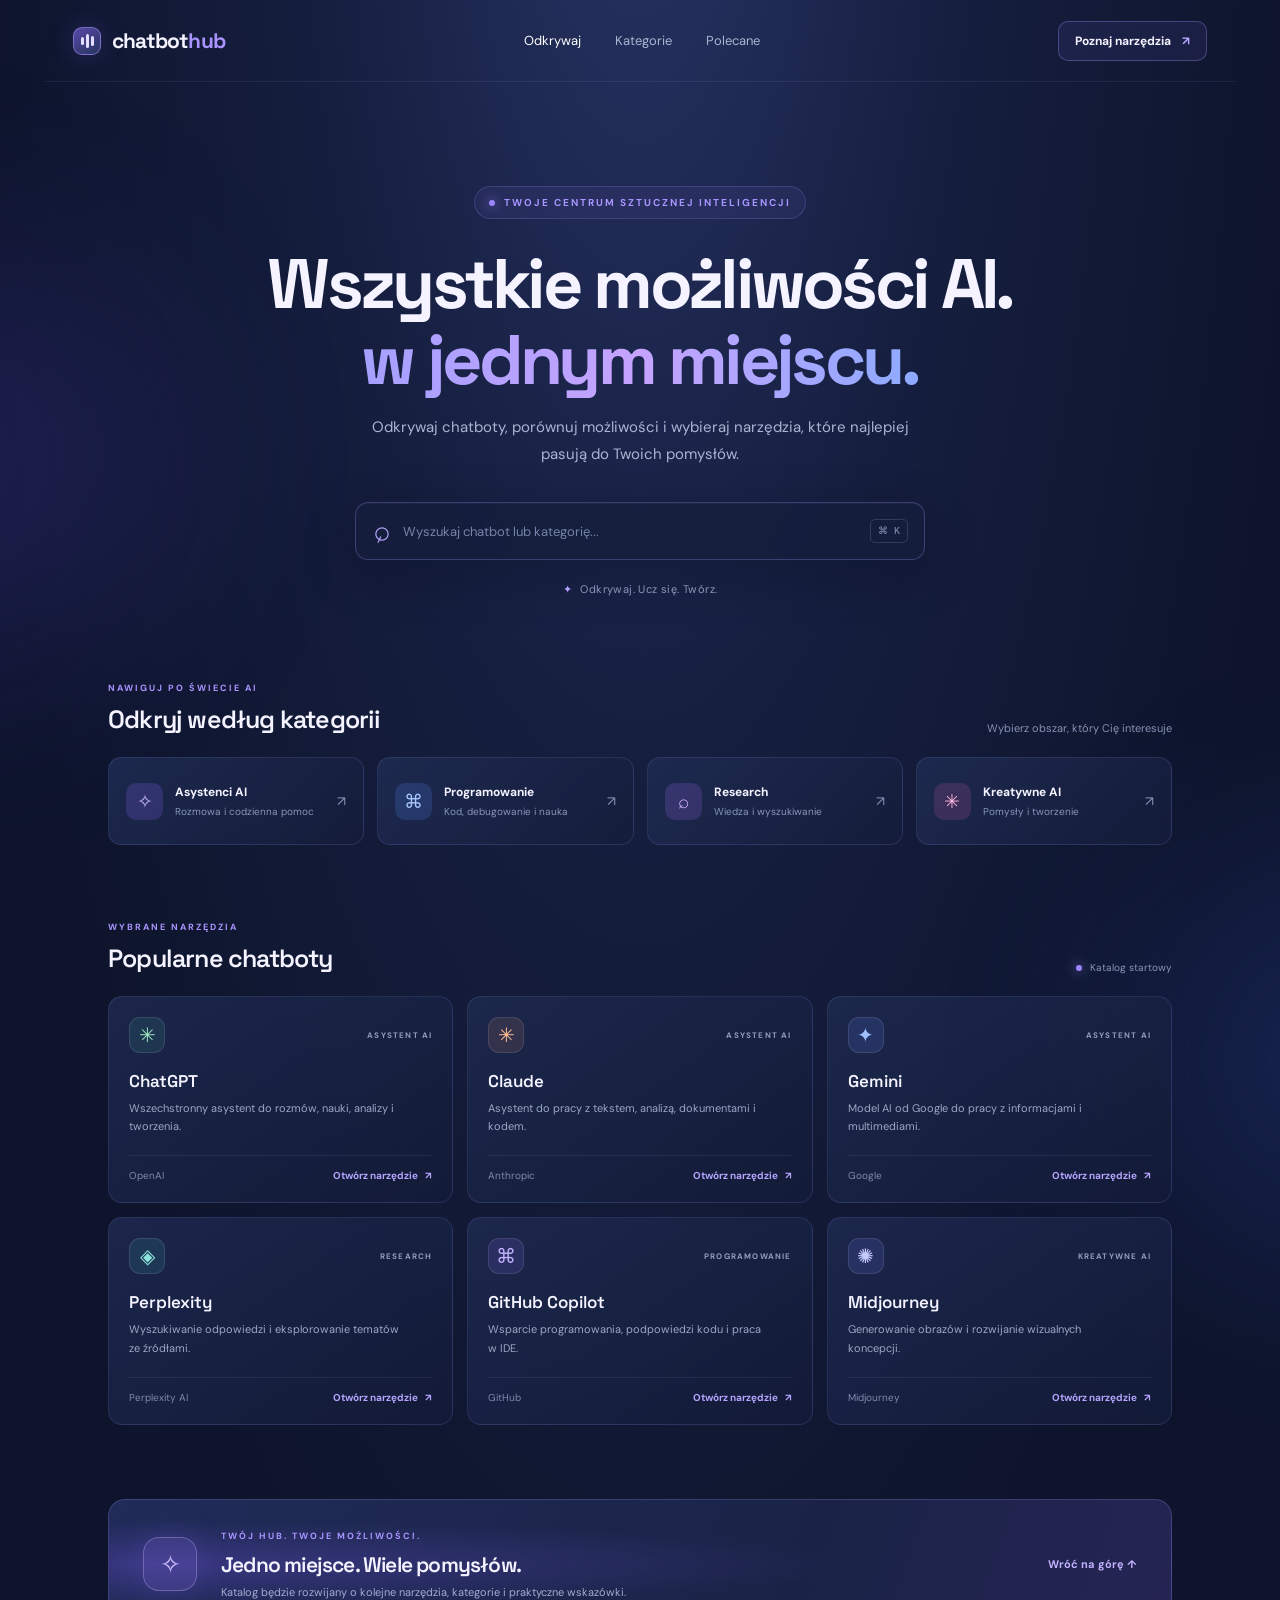
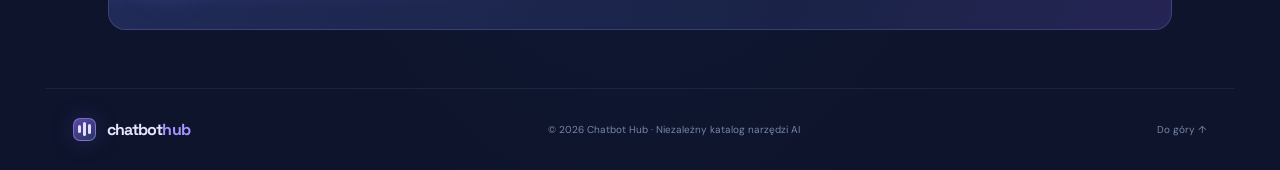
==== index.html @ 69b6df60 "files: index.html and styles.css added files like index.html and styles.css to share them i a link" ====
<!doctype html>
<html lang="pl">
<head>
  <meta charset="utf-8">
  <meta name="viewport" content="width=device-width, initial-scale=1">
  <meta name="theme-color" content="#10172f">
  <meta name="description" content="Chatbot Hub — odkrywaj i porównuj narzędzia AI w jednym miejscu.">
  <title>Chatbot Hub — Twoje centrum AI</title>
  <link rel="preconnect" href="https://fonts.googleapis.com">
  <link rel="preconnect" href="https://fonts.gstatic.com" crossorigin>
  <link href="https://fonts.googleapis.com/css2?family=DM+Sans:wght@400;500;600;700&family=Space+Grotesk:wght@500;600;700&display=swap" rel="stylesheet">
  <link rel="stylesheet" href="styles.css">
</head>
<body>
  <div class="ambient ambient-one"></div>
  <div class="ambient ambient-two"></div>

  <header class="topbar">
    <a class="brand" href="#" aria-label="Chatbot Hub — strona główna">
      <span class="brand-mark"><span></span><span></span><span></span></span>
      <span>chatbot<span class="brand-light">hub</span></span>
    </a>
    <nav class="nav-links" aria-label="Główna nawigacja">
      <a class="active" href="#odkrywaj">Odkrywaj</a>
      <a href="#kategorie">Kategorie</a>
      <a href="#polecane">Polecane</a>
    </nav>
    <a class="top-cta" href="#odkrywaj">Poznaj narzędzia <span>↗</span></a>
  </header>

  <main>
    <section class="hero" id="odkrywaj">
      <div class="eyebrow"><span class="pulse"></span> TWOJE CENTRUM SZTUCZNEJ INTELIGENCJI</div>
      <h1>Wszystkie możliwości AI.<br><span>w jednym miejscu.</span></h1>
      <p class="hero-copy">Odkrywaj chatboty, porównuj możliwości i wybieraj narzędzia, które najlepiej pasują do Twoich pomysłów.</p>
      <div class="search-wrap">
        <span class="search-icon">⌕</span>
        <input id="search" type="search" placeholder="Wyszukaj chatbot lub kategorię..." aria-label="Wyszukaj chatbot lub kategorię">
        <kbd>⌘ K</kbd>
      </div>
      <div class="hero-meta"><span>✦</span> Odkrywaj. Ucz się. Twórz.</div>
    </section>

    <section class="section" id="kategorie">
      <div class="section-heading">
        <div><div class="section-kicker">NAWIGUJ PO ŚWIECIE AI</div><h2>Odkryj według kategorii</h2></div>
        <span class="subtle">Wybierz obszar, który Cię interesuje</span>
      </div>
      <div class="category-grid">
        <a class="category-card" href="#narzedzia" data-category="asystenci"><span class="category-icon purple">✧</span><span><b>Asystenci AI</b><small>Rozmowa i codzienna pomoc</small></span><i>↗</i></a>
        <a class="category-card" href="#narzedzia" data-category="programowanie"><span class="category-icon blue">⌘</span><span><b>Programowanie</b><small>Kod, debugowanie i nauka</small></span><i>↗</i></a>
        <a class="category-card" href="#narzedzia" data-category="research"><span class="category-icon violet">⌕</span><span><b>Research</b><small>Wiedza i wyszukiwanie</small></span><i>↗</i></a>
        <a class="category-card" href="#narzedzia" data-category="kreatywne"><span class="category-icon pink">✳</span><span><b>Kreatywne AI</b><small>Pomysły i tworzenie</small></span><i>↗</i></a>
      </div>
    </section>

    <section class="section tools-section" id="narzedzia">
      <div class="section-heading">
        <div><div class="section-kicker">WYBRANE NARZĘDZIA</div><h2>Popularne chatboty</h2></div>
        <span class="live-label"><span></span> Katalog startowy</span>
      </div>
      <div class="tools-grid" id="tools-grid">
        <article class="tool-card" data-tags="asystenci research kreatywne">
          <div class="tool-top"><div class="tool-logo chatgpt">✳</div><span class="tool-type">ASYSTENT AI</span></div>
          <h3>ChatGPT</h3><p>Wszechstronny asystent do rozmów, nauki, analizy i tworzenia.</p>
          <div class="tool-bottom"><span class="tool-note">OpenAI</span><a href="https://chatgpt.com/" target="_blank" rel="noopener noreferrer">Otwórz narzędzie <b>↗</b></a></div>
        </article>
        <article class="tool-card" data-tags="asystenci research kreatywne">
          <div class="tool-top"><div class="tool-logo claude">✳</div><span class="tool-type">ASYSTENT AI</span></div>
          <h3>Claude</h3><p>Asystent do pracy z tekstem, analizą, dokumentami i kodem.</p>
          <div class="tool-bottom"><span class="tool-note">Anthropic</span><a href="https://claude.ai/" target="_blank" rel="noopener noreferrer">Otwórz narzędzie <b>↗</b></a></div>
        </article>
        <article class="tool-card" data-tags="asystenci research kreatywne">
          <div class="tool-top"><div class="tool-logo gemini">✦</div><span class="tool-type">ASYSTENT AI</span></div>
          <h3>Gemini</h3><p>Model AI od Google do pracy z informacjami i multimediami.</p>
          <div class="tool-bottom"><span class="tool-note">Google</span><a href="https://gemini.google.com/" target="_blank" rel="noopener noreferrer">Otwórz narzędzie <b>↗</b></a></div>
        </article>
        <article class="tool-card" data-tags="research asystenci">
          <div class="tool-top"><div class="tool-logo perplexity">◈</div><span class="tool-type">RESEARCH</span></div>
          <h3>Perplexity</h3><p>Wyszukiwanie odpowiedzi i eksplorowanie tematów ze źródłami.</p>
          <div class="tool-bottom"><span class="tool-note">Perplexity AI</span><a href="https://www.perplexity.ai/" target="_blank" rel="noopener noreferrer">Otwórz narzędzie <b>↗</b></a></div>
        </article>
        <article class="tool-card" data-tags="programowanie asystenci">
          <div class="tool-top"><div class="tool-logo copilot">⌘</div><span class="tool-type">PROGRAMOWANIE</span></div>
          <h3>GitHub Copilot</h3><p>Wsparcie programowania, podpowiedzi kodu i praca w IDE.</p>
          <div class="tool-bottom"><span class="tool-note">GitHub</span><a href="https://github.com/features/copilot" target="_blank" rel="noopener noreferrer">Otwórz narzędzie <b>↗</b></a></div>
        </article>
        <article class="tool-card" data-tags="kreatywne">
          <div class="tool-top"><div class="tool-logo midjourney">✺</div><span class="tool-type">KREATYWNE AI</span></div>
          <h3>Midjourney</h3><p>Generowanie obrazów i rozwijanie wizualnych koncepcji.</p>
          <div class="tool-bottom"><span class="tool-note">Midjourney</span><a href="https://www.midjourney.com/" target="_blank" rel="noopener noreferrer">Otwórz narzędzie <b>↗</b></a></div>
        </article>
      </div>
      <p class="empty-state" id="empty-state" hidden>Nie znaleziono narzędzi. Spróbuj innej frazy.</p>
    </section>

    <section class="feature-banner" id="polecane">
      <div class="feature-orb">✧</div>
      <div><div class="section-kicker">TWÓJ HUB. TWOJE MOŻLIWOŚCI.</div><h2>Jedno miejsce. Wiele pomysłów.</h2><p>Katalog będzie rozwijany o kolejne narzędzia, kategorie i praktyczne wskazówki.</p></div>
      <a href="#odkrywaj" class="feature-link">Wróć na górę ↑</a>
    </section>
  </main>

  <footer><a class="brand footer-brand" href="#"><span class="brand-mark"><span></span><span></span><span></span></span><span>chatbot<span class="brand-light">hub</span></span></a><span>© 2026 Chatbot Hub · Niezależny katalog narzędzi AI</span><a href="#odkrywaj">Do góry ↑</a></footer>

  <script>
    const search = document.querySelector('#search');
    const cards = [...document.querySelectorAll('.tool-card')];
    const empty = document.querySelector('#empty-state');
    function filterTools(term) {
      const q = term.trim().toLocaleLowerCase('pl');
      let visible = 0;
      cards.forEach(card => {
        const match = (card.innerText + ' ' + card.dataset.tags).toLocaleLowerCase('pl').includes(q);
        card.hidden = !match;
        if (match) visible++;
      });
      empty.hidden = visible !== 0;
    }
    search.addEventListener('input', event => filterTools(event.target.value));
    document.querySelectorAll('.category-card').forEach(link => {
      link.addEventListener('click', () => {
        const category = link.dataset.category;
        search.value = category;
        filterTools(category);
      });
    });
    document.addEventListener('keydown', event => {
      if ((event.metaKey || event.ctrlKey) && event.key.toLowerCase() === 'k') {
        event.preventDefault(); search.focus();
      }
      if (event.key === 'Escape') { search.value = ''; filterTools(''); search.blur(); }
    });
  </script>
</body>
</html>
---- styles.css ----
@import url('https://fonts.googleapis.com/css2?family=DM+Sans:wght@400;500;600;700&family=Space+Grotesk:wght@500;600;700&display=swap');

:root {
  color-scheme: dark;
  --bg: #0d142b;
  --panel: rgba(23, 32, 64, .76);
  --panel-strong: #182344;
  --line: rgba(164, 160, 255, .14);
  --text: #f4f3ff;
  --muted: #9ba8ca;
  --purple: #9275ff;
  --violet: #b39aff;
  --blue: #6d9cff;
}
* { box-sizing: border-box; }
html { scroll-behavior: smooth; }
body {
  margin: 0; min-height: 100vh; overflow-x: hidden;
  color: var(--text); background: radial-gradient(ellipse at 50% -20%, #293568 0, #151e3e 38%, var(--bg) 75%);
  font-family: 'DM Sans', sans-serif;
}
a { color: inherit; text-decoration: none; }
.ambient { position: fixed; z-index: -1; width: 420px; height: 420px; border-radius: 50%; filter: blur(110px); opacity: .17; pointer-events: none; }
.ambient-one { top: 250px; left: -260px; background: #6d55ff; }
.ambient-two { top: 850px; right: -270px; background: #486dff; }
.topbar { height: 82px; max-width: 1190px; margin: auto; padding: 0 28px; display: flex; align-items: center; justify-content: space-between; border-bottom: 1px solid rgba(180,185,255,.09); }
.brand { display: inline-flex; align-items: center; gap: 11px; font: 700 21px 'Space Grotesk', sans-serif; letter-spacing: -.8px; }
.brand-light { color: #a994ff; }
.brand-mark { width: 28px; height: 28px; border: 1px solid rgba(176,154,255,.55); border-radius: 9px; display: flex; align-items: center; justify-content: center; gap: 2px; background: linear-gradient(145deg, #5948a7, #26345f); box-shadow: 0 0 24px rgba(130,100,255,.22); }
.brand-mark span { width: 3px; border-radius: 5px; background: #e5ddff; }
.brand-mark span:nth-child(1) { height: 8px; }.brand-mark span:nth-child(2) { height: 14px; }.brand-mark span:nth-child(3) { height: 10px; }
.nav-links { display: flex; gap: 34px; color: #aab4d2; font-size: 13px; }
.nav-links a { transition: color .2s; }.nav-links a:hover,.nav-links .active { color: #fff; }
.top-cta { padding: 11px 16px; border: 1px solid rgba(169,151,255,.32); border-radius: 10px; background: rgba(105,83,193,.13); font-size: 12px; font-weight: 700; }
.top-cta span { color: #b8a5ff; margin-left: 8px; }
main { max-width: 1120px; padding: 0 28px; margin: auto; }
.hero { text-align: center; padding: 104px 0 86px; }
.eyebrow,.section-kicker { color: #a995ff; font-size: 10px; font-weight: 700; letter-spacing: 2px; }
.eyebrow { display: inline-flex; align-items: center; gap: 9px; padding: 9px 14px; border: 1px solid rgba(167,147,255,.2); border-radius: 30px; background: rgba(111,91,190,.12); }
.pulse,.live-label span { width: 6px; height: 6px; display: inline-block; border-radius: 50%; background: #9c85ff; box-shadow: 0 0 12px #9c85ff; }
h1,h2,h3,p { margin-top: 0; }
h1 { margin: 27px 0 17px; font: 700 clamp(42px, 6.5vw, 70px)/1.08 'Space Grotesk', sans-serif; letter-spacing: -3.7px; }
h1 span { color: #a995ff; background: linear-gradient(90deg,#a5a0ff,#c5a3ff,#8daaff); -webkit-background-clip: text; background-clip: text; -webkit-text-fill-color: transparent; }
.hero-copy { max-width: 570px; margin: 0 auto; color: #aab5d3; font-size: 15px; line-height: 1.8; }
.search-wrap { max-width: 570px; height: 58px; margin: 34px auto 0; padding: 0 16px; display: flex; align-items: center; gap: 12px; border: 1px solid rgba(169,157,255,.27); border-radius: 13px; background: rgba(21,30,61,.85); box-shadow: 0 14px 50px rgba(4,8,25,.25), inset 0 1px rgba(255,255,255,.04); }
.search-icon { color: #b8a6ff; font-size: 29px; transform: rotate(-20deg); }
.search-wrap input { min-width: 0; flex: 1; border: 0; outline: 0; color: white; background: transparent; font: 13px 'DM Sans',sans-serif; }
.search-wrap input::placeholder { color: #7784a9; }
kbd { padding: 5px 7px; border: 1px solid rgba(177,180,226,.2); border-radius: 5px; color: #8995b7; font-size: 10px; }
.hero-meta { margin-top: 22px; color: #8996ba; font-size: 11px; letter-spacing: .4px; }.hero-meta span { color: #b69fff; margin-right: 5px; }
.section { margin: 0 0 76px; }
.section-heading { display: flex; justify-content: space-between; align-items: end; margin-bottom: 22px; }
.section-kicker { margin-bottom: 9px; font-size: 9px; }
h2 { margin: 0; font: 600 25px 'Space Grotesk',sans-serif; letter-spacing: -.8px; }
.subtle { color: #8592b4; font-size: 11px; }
.category-grid { display: grid; grid-template-columns: repeat(4,1fr); gap: 13px; }
.category-card { min-height: 88px; padding: 17px; display: flex; align-items: center; gap: 12px; border: 1px solid var(--line); border-radius: 13px; background: linear-gradient(135deg,rgba(31,43,82,.88),rgba(21,29,59,.82)); transition: transform .2s,border-color .2s,background .2s; }
.category-card:hover,.tool-card:hover { transform: translateY(-4px); border-color: rgba(169,148,255,.4); background-color: rgba(42,48,91,.8); }
.category-icon { width: 37px; height: 37px; flex: 0 0 37px; display: grid; place-items: center; border-radius: 10px; font-size: 19px; }
.purple { color: #c5b5ff; background: rgba(138,105,255,.2); }.blue { color: #a8c8ff; background: rgba(85,139,255,.18); }.violet { color: #d0b4ff; background: rgba(170,111,255,.18); }.pink { color: #ffb5df; background: rgba(239,105,190,.15); }
.category-card b,.category-card small { display: block; }.category-card b { font-size: 12px; }.category-card small { margin-top: 5px; color: #8996b8; font-size: 10px; }.category-card i { margin-left: auto; color: #8792b4; font-style: normal; font-size: 14px; }
.tools-section { margin-bottom: 74px; }.live-label { display: flex; align-items: center; gap: 8px; color: #8996b8; font-size: 10px; }
.tools-grid { display: grid; grid-template-columns: repeat(3,1fr); gap: 14px; }
.tool-card { min-height: 207px; padding: 20px; display: flex; flex-direction: column; border: 1px solid var(--line); border-radius: 14px; background: linear-gradient(145deg,rgba(29,40,78,.92),rgba(18,27,55,.92)); transition: transform .2s,border-color .2s; }
.tool-top { display: flex; justify-content: space-between; align-items: center; margin-bottom: 17px; }.tool-logo { width: 36px; height: 36px; display: grid; place-items: center; border: 1px solid rgba(255,255,255,.1); border-radius: 11px; font-size: 20px; }
.chatgpt { color: #9be4c1; background: rgba(76,190,145,.12); }.claude { color: #ffbd93; background: rgba(222,137,91,.13); }.gemini { color: #9fc0ff; background: rgba(99,143,255,.14); }.perplexity { color: #8ee5df; background: rgba(74,197,187,.12); }.copilot { color: #c2b0ff; background: rgba(143,111,255,.14); }.midjourney { color: #c5caff; background: rgba(119,130,255,.14); }
.tool-type { color: #929ec0; font-size: 8px; font-weight: 700; letter-spacing: 1.2px; }
.tool-card h3 { margin: 0 0 7px; font: 600 17px 'Space Grotesk',sans-serif; }.tool-card p { max-width: 280px; margin-bottom: 20px; color: #9ba7c6; font-size: 11px; line-height: 1.65; }
.tool-bottom { display: flex; align-items: center; justify-content: space-between; margin-top: auto; padding-top: 13px; border-top: 1px solid rgba(172,177,230,.1); }.tool-note { color: #7e8bad; font-size: 10px; }.tool-bottom a { color: #b6a4ff; font-size: 10px; font-weight: 700; }.tool-bottom a b { margin-left: 5px; }
.tool-card[hidden] { display: none; }.empty-state { padding: 28px; text-align: center; color: var(--muted); border: 1px dashed var(--line); border-radius: 12px; }
.feature-banner { position: relative; overflow: hidden; display: flex; align-items: center; gap: 24px; padding: 30px 34px; margin-bottom: 58px; border: 1px solid rgba(169,150,255,.22); border-radius: 17px; background: radial-gradient(ellipse at 5% 50%,rgba(112,83,222,.3),transparent 48%),linear-gradient(110deg,#202b58,#1a2347 65%,#252454); }
.feature-orb { width: 54px; height: 54px; flex: 0 0 54px; display: grid; place-items: center; border: 1px solid rgba(195,176,255,.35); border-radius: 16px; color: #d1c2ff; background: rgba(148,119,255,.18); font-size: 25px; box-shadow: 0 0 35px rgba(133,105,255,.2); }
.feature-banner h2 { margin-bottom: 7px; font-size: 21px; }.feature-banner p { margin: 0; color: #a0acce; font-size: 11px; }.feature-link { margin-left: auto; white-space: nowrap; color: #c2b1ff; font-size: 11px; font-weight: 700; }
footer { max-width: 1190px; min-height: 82px; margin: auto; padding: 18px 28px; display: flex; align-items: center; justify-content: space-between; border-top: 1px solid rgba(180,185,255,.09); color: #7885a7; font-size: 10px; }.footer-brand { color: #e7e5ff; font-size: 16px; }.footer-brand .brand-mark { width: 23px; height: 23px; border-radius: 7px; }
@media (max-width: 760px) {
  .topbar { height: 70px; padding: 0 20px; }.nav-links { display: none; } main { padding: 0 20px; }
  .hero { padding: 82px 0 68px; } h1 { letter-spacing: -2.4px; }.section-heading { align-items: start; gap: 12px; flex-direction: column; }
  .category-grid { grid-template-columns: repeat(2,1fr); }.tools-grid { grid-template-columns: repeat(2,1fr); }
  .feature-banner { align-items: flex-start; flex-wrap: wrap; padding: 24px; }.feature-link { margin-left: 78px; }
  footer { padding: 20px; flex-wrap: wrap; gap: 13px; }
}
@media (max-width: 480px) {
  .top-cta { padding: 9px 10px; font-size: 10px; }.brand { font-size: 18px; }
  .hero { padding-top: 68px; }.eyebrow { font-size: 8px; letter-spacing: 1.2px; } h1 { font-size: 43px; }
  .hero-copy { font-size: 13px; }.search-wrap { height: 54px; }.search-wrap kbd { display: none; }
  .category-grid,.tools-grid { grid-template-columns: 1fr; }.category-card { min-height: 78px; }
  .subtle { line-height: 1.5; }.live-label { margin-top: 3px; }
  .feature-banner { gap: 15px; }.feature-banner > div:nth-child(2) { flex: 1; min-width: 190px; }.feature-link { margin-left: 69px; }
  footer > span { order: 3; width: 100%; }
}
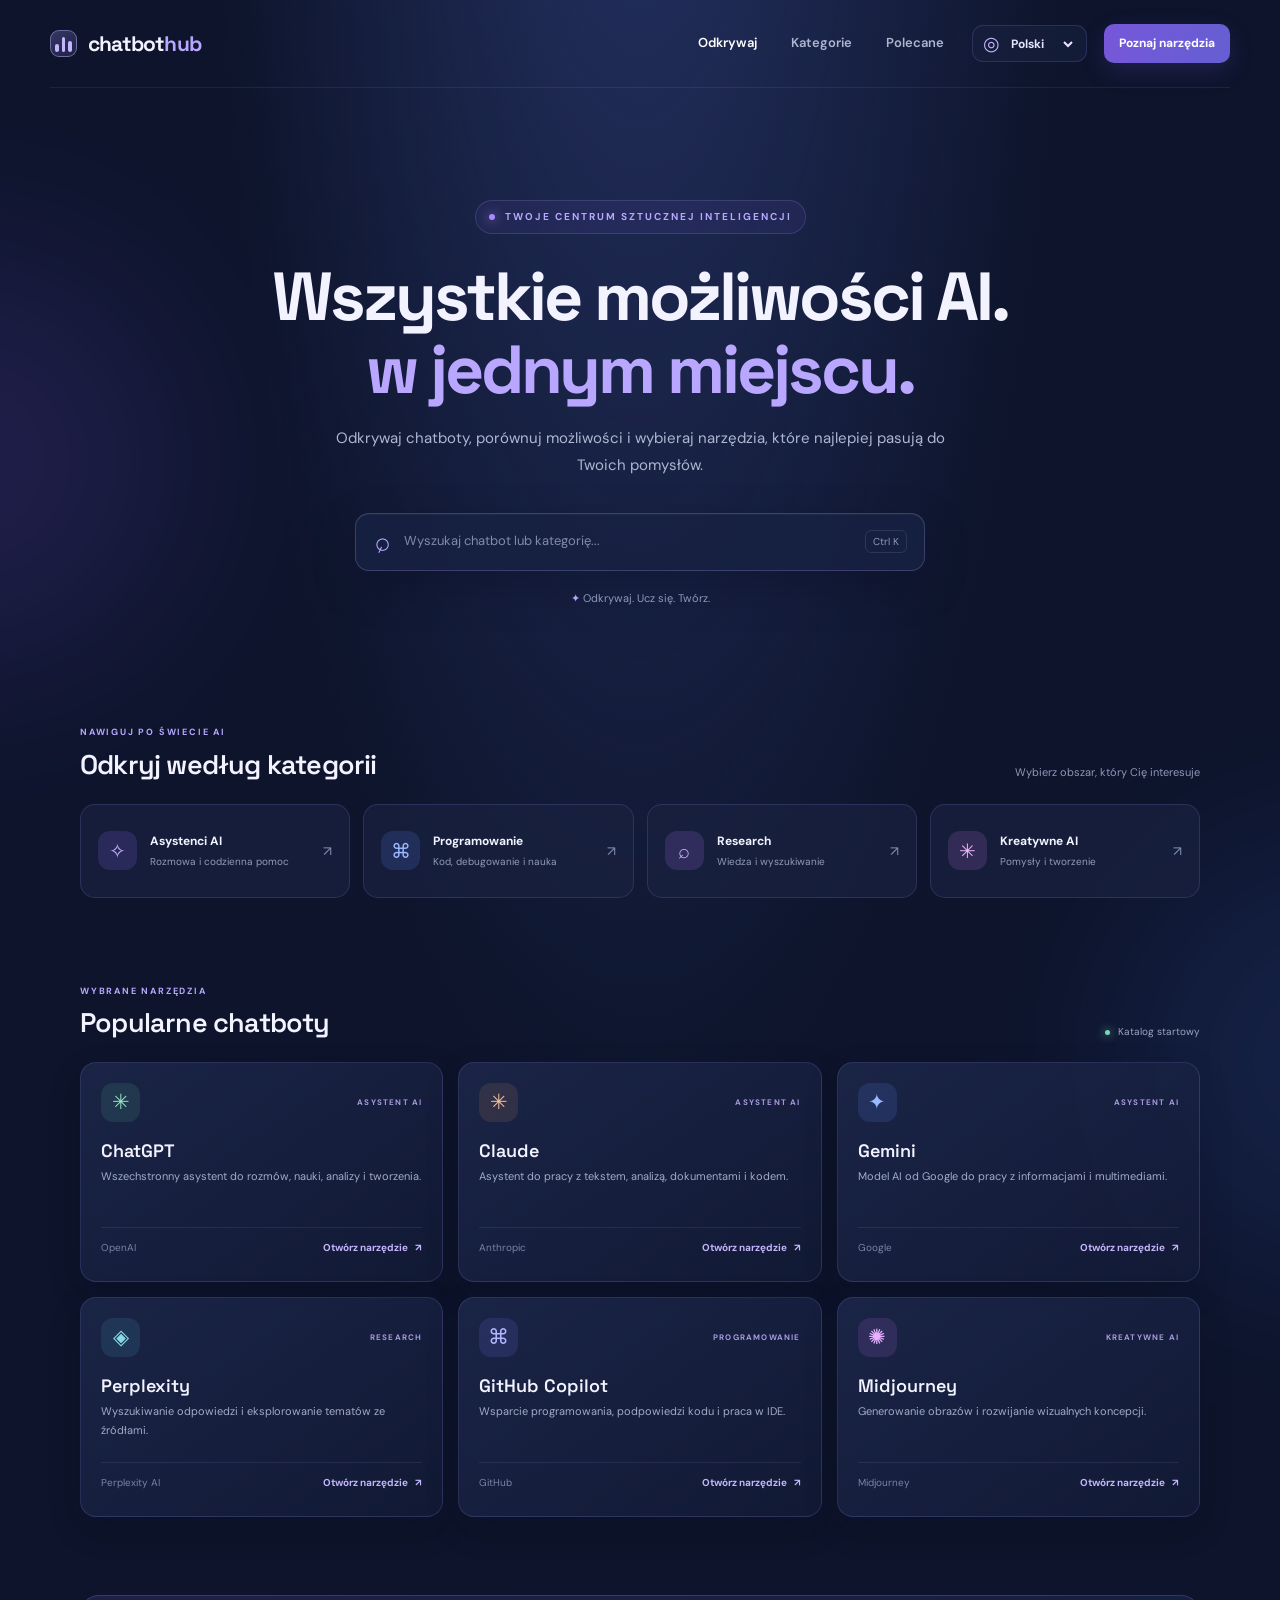
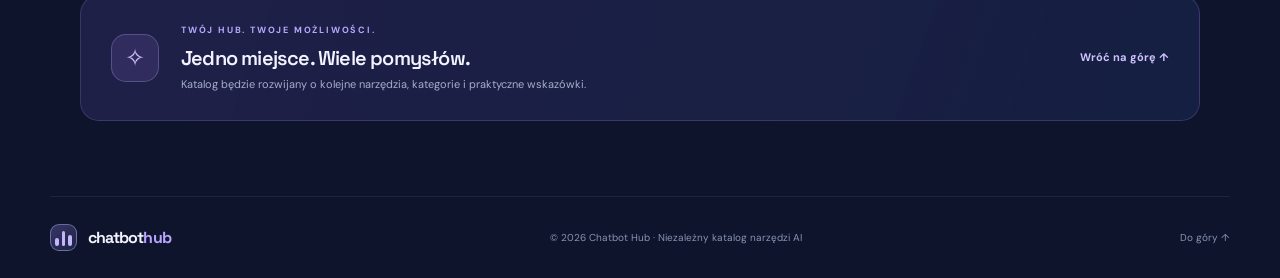
==== commit a5dafc2e: "files index.html and file styles.css in 6 languages files index.html and styles.css in 6 languages "" ====
--- a/index.html
+++ b/index.html
@@ -12,125 +12,224 @@
   <link rel="stylesheet" href="styles.css">
 </head>
 <body>
-  <div class="ambient ambient-one"></div>
-  <div class="ambient ambient-two"></div>
-
+  <div class="ambient ambient-one"></div><div class="ambient ambient-two"></div>
   <header class="topbar">
-    <a class="brand" href="#" aria-label="Chatbot Hub — strona główna">
+    <a class="brand" href="#discover" aria-label="Chatbot Hub home">
       <span class="brand-mark"><span></span><span></span><span></span></span>
       <span>chatbot<span class="brand-light">hub</span></span>
     </a>
-    <nav class="nav-links" aria-label="Główna nawigacja">
-      <a class="active" href="#odkrywaj">Odkrywaj</a>
-      <a href="#kategorie">Kategorie</a>
-      <a href="#polecane">Polecane</a>
+    <nav class="nav-links" aria-label="Main navigation">
+      <a class="active" href="#discover" data-i18n="navDiscover">Odkrywaj</a>
+      <a href="#categories" data-i18n="navCategories">Kategorie</a>
+      <a href="#featured" data-i18n="navFeatured">Polecane</a>
     </nav>
-    <a class="top-cta" href="#odkrywaj">Poznaj narzędzia <span>↗</span></a>
+    <div class="header-actions">
+      <label class="language-picker">
+        <span class="language-globe" aria-hidden="true">◎</span>
+        <span class="sr-only" data-i18n="languageLabel">Wybierz język</span>
+        <select id="language-select" aria-label="Wybierz język">
+          <option value="pl">Polski</option>
+          <option value="en">English</option>
+          <option value="es">Español</option>
+          <option value="fr">Français</option>
+          <option value="de">Deutsch</option>
+          <option value="it">Italiano</option>
+        </select>
+      </label>
+      <a class="top-cta" href="#tools" data-i18n="topCta">Poznaj narzędzia <span>↗</span></a>
+    </div>
   </header>
 
   <main>
-    <section class="hero" id="odkrywaj">
-      <div class="eyebrow"><span class="pulse"></span> TWOJE CENTRUM SZTUCZNEJ INTELIGENCJI</div>
-      <h1>Wszystkie możliwości AI.<br><span>w jednym miejscu.</span></h1>
-      <p class="hero-copy">Odkrywaj chatboty, porównuj możliwości i wybieraj narzędzia, które najlepiej pasują do Twoich pomysłów.</p>
+    <section class="hero" id="discover">
+      <div class="eyebrow"><span class="pulse"></span><span data-i18n="eyebrow">TWOJE CENTRUM SZTUCZNEJ INTELIGENCJI</span></div>
+      <h1 data-i18n="heroTitle">Wszystkie możliwości AI.<br><span>w jednym miejscu.</span></h1>
+      <p class="hero-copy" data-i18n="heroCopy">Odkrywaj chatboty, porównuj możliwości i wybieraj narzędzia, które najlepiej pasują do Twoich pomysłów.</p>
       <div class="search-wrap">
-        <span class="search-icon">⌕</span>
-        <input id="search" type="search" placeholder="Wyszukaj chatbot lub kategorię..." aria-label="Wyszukaj chatbot lub kategorię">
-        <kbd>⌘ K</kbd>
-      </div>
-      <div class="hero-meta"><span>✦</span> Odkrywaj. Ucz się. Twórz.</div>
-    </section>
-
-    <section class="section" id="kategorie">
+        <span class="search-icon" aria-hidden="true">⌕</span>
+        <input id="search" type="search" placeholder="Wyszukaj chatbot lub kategorię..." aria-label="Wyszukaj chatbot lub kategorię...">
+        <kbd>Ctrl K</kbd>
+      </div>
+      <div class="hero-meta"><span>✦</span> <span data-i18n="heroMeta">Odkrywaj. Ucz się. Twórz.</span></div>
+    </section>
+
+    <section class="section" id="categories">
       <div class="section-heading">
-        <div><div class="section-kicker">NAWIGUJ PO ŚWIECIE AI</div><h2>Odkryj według kategorii</h2></div>
-        <span class="subtle">Wybierz obszar, który Cię interesuje</span>
+        <div><div class="section-kicker" data-i18n="categoryKicker">NAWIGUJ PO ŚWIECIE AI</div><h2 data-i18n="categoryTitle">Odkryj według kategorii</h2></div>
+        <span class="subtle" data-i18n="categoryHint">Wybierz obszar, który Cię interesuje</span>
       </div>
       <div class="category-grid">
-        <a class="category-card" href="#narzedzia" data-category="asystenci"><span class="category-icon purple">✧</span><span><b>Asystenci AI</b><small>Rozmowa i codzienna pomoc</small></span><i>↗</i></a>
-        <a class="category-card" href="#narzedzia" data-category="programowanie"><span class="category-icon blue">⌘</span><span><b>Programowanie</b><small>Kod, debugowanie i nauka</small></span><i>↗</i></a>
-        <a class="category-card" href="#narzedzia" data-category="research"><span class="category-icon violet">⌕</span><span><b>Research</b><small>Wiedza i wyszukiwanie</small></span><i>↗</i></a>
-        <a class="category-card" href="#narzedzia" data-category="kreatywne"><span class="category-icon pink">✳</span><span><b>Kreatywne AI</b><small>Pomysły i tworzenie</small></span><i>↗</i></a>
-      </div>
-    </section>
-
-    <section class="section tools-section" id="narzedzia">
+        <a class="category-card" href="#tools" data-category="assistants"><span class="category-icon purple">✧</span><span><b data-i18n="catAssistants">Asystenci AI</b><small data-i18n="catAssistantsDesc">Rozmowa i codzienna pomoc</small></span><i>↗</i></a>
+        <a class="category-card" href="#tools" data-category="coding"><span class="category-icon blue">⌘</span><span><b data-i18n="catCoding">Programowanie</b><small data-i18n="catCodingDesc">Kod, debugowanie i nauka</small></span><i>↗</i></a>
+        <a class="category-card" href="#tools" data-category="research"><span class="category-icon violet">⌕</span><span><b data-i18n="catResearch">Research</b><small data-i18n="catResearchDesc">Wiedza i wyszukiwanie</small></span><i>↗</i></a>
+        <a class="category-card" href="#tools" data-category="creative"><span class="category-icon pink">✳</span><span><b data-i18n="catCreative">Kreatywne AI</b><small data-i18n="catCreativeDesc">Pomysły i tworzenie</small></span><i>↗</i></a>
+      </div>
+    </section>
+
+    <section class="section tools-section" id="tools">
       <div class="section-heading">
-        <div><div class="section-kicker">WYBRANE NARZĘDZIA</div><h2>Popularne chatboty</h2></div>
-        <span class="live-label"><span></span> Katalog startowy</span>
+        <div><div class="section-kicker" data-i18n="toolsKicker">WYBRANE NARZĘDZIA</div><h2 data-i18n="toolsTitle">Popularne chatboty</h2></div>
+        <span class="live-label"><span></span><span data-i18n="catalogLabel">Katalog startowy</span></span>
       </div>
       <div class="tools-grid" id="tools-grid">
-        <article class="tool-card" data-tags="asystenci research kreatywne">
-          <div class="tool-top"><div class="tool-logo chatgpt">✳</div><span class="tool-type">ASYSTENT AI</span></div>
-          <h3>ChatGPT</h3><p>Wszechstronny asystent do rozmów, nauki, analizy i tworzenia.</p>
-          <div class="tool-bottom"><span class="tool-note">OpenAI</span><a href="https://chatgpt.com/" target="_blank" rel="noopener noreferrer">Otwórz narzędzie <b>↗</b></a></div>
-        </article>
-        <article class="tool-card" data-tags="asystenci research kreatywne">
-          <div class="tool-top"><div class="tool-logo claude">✳</div><span class="tool-type">ASYSTENT AI</span></div>
-          <h3>Claude</h3><p>Asystent do pracy z tekstem, analizą, dokumentami i kodem.</p>
-          <div class="tool-bottom"><span class="tool-note">Anthropic</span><a href="https://claude.ai/" target="_blank" rel="noopener noreferrer">Otwórz narzędzie <b>↗</b></a></div>
-        </article>
-        <article class="tool-card" data-tags="asystenci research kreatywne">
-          <div class="tool-top"><div class="tool-logo gemini">✦</div><span class="tool-type">ASYSTENT AI</span></div>
-          <h3>Gemini</h3><p>Model AI od Google do pracy z informacjami i multimediami.</p>
-          <div class="tool-bottom"><span class="tool-note">Google</span><a href="https://gemini.google.com/" target="_blank" rel="noopener noreferrer">Otwórz narzędzie <b>↗</b></a></div>
-        </article>
-        <article class="tool-card" data-tags="research asystenci">
+        <article class="tool-card" data-category="assistants research creative">
+          <div class="tool-top"><div class="tool-logo chatgpt">✳</div><span class="tool-type" data-i18n="typeAssistant">ASYSTENT AI</span></div>
+          <h3>ChatGPT</h3><p data-i18n="chatgptDesc">Wszechstronny asystent do rozmów, nauki, analizy i tworzenia.</p>
+          <div class="tool-bottom"><span class="tool-note">OpenAI</span><a href="https://chatgpt.com/" target="_blank" rel="noopener noreferrer"><span data-i18n="openTool">Otwórz narzędzie</span> <b>↗</b></a></div>
+        </article>
+        <article class="tool-card" data-category="assistants research creative coding">
+          <div class="tool-top"><div class="tool-logo claude">✳</div><span class="tool-type" data-i18n="typeAssistant">ASYSTENT AI</span></div>
+          <h3>Claude</h3><p data-i18n="claudeDesc">Asystent do pracy z tekstem, analizą, dokumentami i kodem.</p>
+          <div class="tool-bottom"><span class="tool-note">Anthropic</span><a href="https://claude.ai/" target="_blank" rel="noopener noreferrer"><span data-i18n="openTool">Otwórz narzędzie</span> <b>↗</b></a></div>
+        </article>
+        <article class="tool-card" data-category="assistants research creative">
+          <div class="tool-top"><div class="tool-logo gemini">✦</div><span class="tool-type" data-i18n="typeAssistant">ASYSTENT AI</span></div>
+          <h3>Gemini</h3><p data-i18n="geminiDesc">Model AI od Google do pracy z informacjami i multimediami.</p>
+          <div class="tool-bottom"><span class="tool-note">Google</span><a href="https://gemini.google.com/" target="_blank" rel="noopener noreferrer"><span data-i18n="openTool">Otwórz narzędzie</span> <b>↗</b></a></div>
+        </article>
+        <article class="tool-card" data-category="research assistants">
           <div class="tool-top"><div class="tool-logo perplexity">◈</div><span class="tool-type">RESEARCH</span></div>
-          <h3>Perplexity</h3><p>Wyszukiwanie odpowiedzi i eksplorowanie tematów ze źródłami.</p>
-          <div class="tool-bottom"><span class="tool-note">Perplexity AI</span><a href="https://www.perplexity.ai/" target="_blank" rel="noopener noreferrer">Otwórz narzędzie <b>↗</b></a></div>
-        </article>
-        <article class="tool-card" data-tags="programowanie asystenci">
-          <div class="tool-top"><div class="tool-logo copilot">⌘</div><span class="tool-type">PROGRAMOWANIE</span></div>
-          <h3>GitHub Copilot</h3><p>Wsparcie programowania, podpowiedzi kodu i praca w IDE.</p>
-          <div class="tool-bottom"><span class="tool-note">GitHub</span><a href="https://github.com/features/copilot" target="_blank" rel="noopener noreferrer">Otwórz narzędzie <b>↗</b></a></div>
-        </article>
-        <article class="tool-card" data-tags="kreatywne">
-          <div class="tool-top"><div class="tool-logo midjourney">✺</div><span class="tool-type">KREATYWNE AI</span></div>
-          <h3>Midjourney</h3><p>Generowanie obrazów i rozwijanie wizualnych koncepcji.</p>
-          <div class="tool-bottom"><span class="tool-note">Midjourney</span><a href="https://www.midjourney.com/" target="_blank" rel="noopener noreferrer">Otwórz narzędzie <b>↗</b></a></div>
-        </article>
-      </div>
-      <p class="empty-state" id="empty-state" hidden>Nie znaleziono narzędzi. Spróbuj innej frazy.</p>
-    </section>
-
-    <section class="feature-banner" id="polecane">
+          <h3>Perplexity</h3><p data-i18n="perplexityDesc">Wyszukiwanie odpowiedzi i eksplorowanie tematów ze źródłami.</p>
+          <div class="tool-bottom"><span class="tool-note">Perplexity AI</span><a href="https://www.perplexity.ai/" target="_blank" rel="noopener noreferrer"><span data-i18n="openTool">Otwórz narzędzie</span> <b>↗</b></a></div>
+        </article>
+        <article class="tool-card" data-category="coding assistants">
+          <div class="tool-top"><div class="tool-logo copilot">⌘</div><span class="tool-type" data-i18n="typeCoding">PROGRAMOWANIE</span></div>
+          <h3>GitHub Copilot</h3><p data-i18n="copilotDesc">Wsparcie programowania, podpowiedzi kodu i praca w IDE.</p>
+          <div class="tool-bottom"><span class="tool-note">GitHub</span><a href="https://github.com/features/copilot" target="_blank" rel="noopener noreferrer"><span data-i18n="openTool">Otwórz narzędzie</span> <b>↗</b></a></div>
+        </article>
+        <article class="tool-card" data-category="creative">
+          <div class="tool-top"><div class="tool-logo midjourney">✺</div><span class="tool-type" data-i18n="typeCreative">KREATYWNE AI</span></div>
+          <h3>Midjourney</h3><p data-i18n="midjourneyDesc">Generowanie obrazów i rozwijanie wizualnych koncepcji.</p>
+          <div class="tool-bottom"><span class="tool-note">Midjourney</span><a href="https://www.midjourney.com/" target="_blank" rel="noopener noreferrer"><span data-i18n="openTool">Otwórz narzędzie</span> <b>↗</b></a></div>
+        </article>
+      </div>
+      <p class="empty-state" id="empty-state" hidden data-i18n="emptyState">Nie znaleziono narzędzi. Spróbuj innej frazy.</p>
+    </section>
+
+    <section class="feature-banner" id="featured">
       <div class="feature-orb">✧</div>
-      <div><div class="section-kicker">TWÓJ HUB. TWOJE MOŻLIWOŚCI.</div><h2>Jedno miejsce. Wiele pomysłów.</h2><p>Katalog będzie rozwijany o kolejne narzędzia, kategorie i praktyczne wskazówki.</p></div>
-      <a href="#odkrywaj" class="feature-link">Wróć na górę ↑</a>
+      <div><div class="section-kicker" data-i18n="bannerKicker">TWÓJ HUB. TWOJE MOŻLIWOŚCI.</div><h2 data-i18n="bannerTitle">Jedno miejsce. Wiele pomysłów.</h2><p data-i18n="bannerCopy">Katalog będzie rozwijany o kolejne narzędzia, kategorie i praktyczne wskazówki.</p></div>
+      <a href="#discover" class="feature-link" data-i18n="backTop">Wróć na górę ↑</a>
     </section>
   </main>
 
-  <footer><a class="brand footer-brand" href="#"><span class="brand-mark"><span></span><span></span><span></span></span><span>chatbot<span class="brand-light">hub</span></span></a><span>© 2026 Chatbot Hub · Niezależny katalog narzędzi AI</span><a href="#odkrywaj">Do góry ↑</a></footer>
+  <footer>
+    <a class="brand footer-brand" href="#discover"><span class="brand-mark"><span></span><span></span><span></span></span><span>chatbot<span class="brand-light">hub</span></span></a>
+    <span data-i18n="footerCopy">© 2026 Chatbot Hub · Niezależny katalog narzędzi AI</span>
+    <a href="#discover" data-i18n="footerTop">Do góry ↑</a>
+  </footer>
 
   <script>
-    const search = document.querySelector('#search');
-    const cards = [...document.querySelectorAll('.tool-card')];
-    const empty = document.querySelector('#empty-state');
-    function filterTools(term) {
-      const q = term.trim().toLocaleLowerCase('pl');
-      let visible = 0;
-      cards.forEach(card => {
-        const match = (card.innerText + ' ' + card.dataset.tags).toLocaleLowerCase('pl').includes(q);
-        card.hidden = !match;
-        if (match) visible++;
+    // Nazwy języków w selektorze są zapisane w ich własnych językach.
+    const translations = {
+      pl: {
+        pageTitle:"Chatbot Hub — Twoje centrum AI",navDiscover:"Odkrywaj",navCategories:"Kategorie",navFeatured:"Polecane",topCta:"Poznaj narzędzia",languageLabel:"Wybierz język",
+        eyebrow:"TWOJE CENTRUM SZTUCZNEJ INTELIGENCJI",heroTitle:"Wszystkie możliwości AI.<br><span>w jednym miejscu.</span>",heroCopy:"Odkrywaj chatboty, porównuj możliwości i wybieraj narzędzia, które najlepiej pasują do Twoich pomysłów.",searchPlaceholder:"Wyszukaj chatbot lub kategorię...",heroMeta:"Odkrywaj. Ucz się. Twórz.",
+        categoryKicker:"NAWIGUJ PO ŚWIECIE AI",categoryTitle:"Odkryj według kategorii",categoryHint:"Wybierz obszar, który Cię interesuje",catAssistants:"Asystenci AI",catAssistantsDesc:"Rozmowa i codzienna pomoc",catCoding:"Programowanie",catCodingDesc:"Kod, debugowanie i nauka",catResearch:"Research",catResearchDesc:"Wiedza i wyszukiwanie",catCreative:"Kreatywne AI",catCreativeDesc:"Pomysły i tworzenie",
+        toolsKicker:"WYBRANE NARZĘDZIA",toolsTitle:"Popularne chatboty",catalogLabel:"Katalog startowy",typeAssistant:"ASYSTENT AI",typeCoding:"PROGRAMOWANIE",typeCreative:"KREATYWNE AI",chatgptDesc:"Wszechstronny asystent do rozmów, nauki, analizy i tworzenia.",claudeDesc:"Asystent do pracy z tekstem, analizą, dokumentami i kodem.",geminiDesc:"Model AI od Google do pracy z informacjami i multimediami.",perplexityDesc:"Wyszukiwanie odpowiedzi i eksplorowanie tematów ze źródłami.",copilotDesc:"Wsparcie programowania, podpowiedzi kodu i praca w IDE.",midjourneyDesc:"Generowanie obrazów i rozwijanie wizualnych koncepcji.",
+        openTool:"Otwórz narzędzie",emptyState:"Nie znaleziono narzędzi. Spróbuj innej frazy.",bannerKicker:"TWÓJ HUB. TWOJE MOŻLIWOŚCI.",bannerTitle:"Jedno miejsce. Wiele pomysłów.",bannerCopy:"Katalog będzie rozwijany o kolejne narzędzia, kategorie i praktyczne wskazówki.",backTop:"Wróć na górę ↑",footerCopy:"© 2026 Chatbot Hub · Niezależny katalog narzędzi AI",footerTop:"Do góry ↑",searchLabel:"Wyszukaj chatbot lub kategorię..."
+      },
+      en: {
+        pageTitle:"Chatbot Hub — Your AI Center",navDiscover:"Discover",navCategories:"Categories",navFeatured:"Featured",topCta:"Explore tools",languageLabel:"Choose language",
+        eyebrow:"YOUR ARTIFICIAL INTELLIGENCE HUB",heroTitle:"All the possibilities of AI.<br><span>in one place.</span>",heroCopy:"Discover chatbots, compare their capabilities, and choose the tools that best fit your ideas.",searchPlaceholder:"Search for a chatbot or category...",heroMeta:"Discover. Learn. Create.",
+        categoryKicker:"EXPLORE THE WORLD OF AI",categoryTitle:"Explore by category",categoryHint:"Choose an area that interests you",catAssistants:"AI Assistants",catAssistantsDesc:"Conversation and everyday help",catCoding:"Programming",catCodingDesc:"Code, debugging and learning",catResearch:"Research",catResearchDesc:"Knowledge and search",catCreative:"Creative AI",catCreativeDesc:"Ideas and creation",
+        toolsKicker:"SELECTED TOOLS",toolsTitle:"Popular chatbots",catalogLabel:"Starter catalog",typeAssistant:"AI ASSISTANT",typeCoding:"PROGRAMMING",typeCreative:"CREATIVE AI",chatgptDesc:"A versatile assistant for conversation, learning, analysis and creation.",claudeDesc:"An assistant for working with text, analysis, documents and code.",geminiDesc:"Google's AI model for working with information and multimedia.",perplexityDesc:"Find answers and explore topics with cited sources.",copilotDesc:"Programming support, code suggestions and help inside your IDE.",midjourneyDesc:"Generate images and develop visual concepts.",
+        openTool:"Open tool",emptyState:"No tools found. Try a different search.",bannerKicker:"YOUR HUB. YOUR POSSIBILITIES.",bannerTitle:"One place. Many ideas.",bannerCopy:"The catalog will grow with more tools, categories and practical tips.",backTop:"Back to top ↑",footerCopy:"© 2026 Chatbot Hub · Independent AI tools directory",footerTop:"Top ↑",searchLabel:"Search for a chatbot or category..."
+      },
+      es: {
+        pageTitle:"Chatbot Hub — Tu centro de IA",navDiscover:"Descubrir",navCategories:"Categorías",navFeatured:"Destacados",topCta:"Explorar herramientas",languageLabel:"Elegir idioma",
+        eyebrow:"TU CENTRO DE INTELIGENCIA ARTIFICIAL",heroTitle:"Todas las posibilidades de la IA.<br><span>en un solo lugar.</span>",heroCopy:"Descubre chatbots, compara sus capacidades y elige las herramientas que mejor se adapten a tus ideas.",searchPlaceholder:"Buscar un chatbot o una categoría...",heroMeta:"Descubre. Aprende. Crea.",
+        categoryKicker:"EXPLORA EL MUNDO DE LA IA",categoryTitle:"Explora por categoría",categoryHint:"Elige el área que te interesa",catAssistants:"Asistentes de IA",catAssistantsDesc:"Conversación y ayuda diaria",catCoding:"Programación",catCodingDesc:"Código, depuración y aprendizaje",catResearch:"Investigación",catResearchDesc:"Conocimiento y búsqueda",catCreative:"IA creativa",catCreativeDesc:"Ideas y creación",
+        toolsKicker:"HERRAMIENTAS SELECCIONADAS",toolsTitle:"Chatbots populares",catalogLabel:"Catálogo inicial",typeAssistant:"ASISTENTE DE IA",typeCoding:"PROGRAMACIÓN",typeCreative:"IA CREATIVA",chatgptDesc:"Un asistente versátil para conversar, aprender, analizar y crear.",claudeDesc:"Un asistente para trabajar con textos, análisis, documentos y código.",geminiDesc:"El modelo de IA de Google para trabajar con información y contenido multimedia.",perplexityDesc:"Encuentra respuestas y explora temas con fuentes citadas.",copilotDesc:"Ayuda para programar, sugerencias de código y asistencia en tu IDE.",midjourneyDesc:"Genera imágenes y desarrolla conceptos visuales.",
+        openTool:"Abrir herramienta",emptyState:"No se encontraron herramientas. Prueba otra búsqueda.",bannerKicker:"TU HUB. TUS POSIBILIDADES.",bannerTitle:"Un lugar. Muchas ideas.",bannerCopy:"El catálogo crecerá con más herramientas, categorías y consejos prácticos.",backTop:"Volver arriba ↑",footerCopy:"© 2026 Chatbot Hub · Directorio independiente de herramientas de IA",footerTop:"Arriba ↑",searchLabel:"Buscar un chatbot o una categoría..."
+      },
+      fr: {
+        pageTitle:"Chatbot Hub — Votre centre IA",navDiscover:"Découvrir",navCategories:"Catégories",navFeatured:"À la une",topCta:"Explorer les outils",languageLabel:"Choisir la langue",
+        eyebrow:"VOTRE CENTRE D’INTELLIGENCE ARTIFICIELLE",heroTitle:"Toutes les possibilités de l’IA.<br><span>au même endroit.</span>",heroCopy:"Découvrez des chatbots, comparez leurs capacités et choisissez les outils qui correspondent le mieux à vos idées.",searchPlaceholder:"Rechercher un chatbot ou une catégorie...",heroMeta:"Découvrez. Apprenez. Créez.",
+        categoryKicker:"EXPLOREZ LE MONDE DE L’IA",categoryTitle:"Découvrir par catégorie",categoryHint:"Choisissez un domaine qui vous intéresse",catAssistants:"Assistants IA",catAssistantsDesc:"Conversation et aide au quotidien",catCoding:"Programmation",catCodingDesc:"Code, débogage et apprentissage",catResearch:"Recherche",catResearchDesc:"Connaissances et recherche",catCreative:"IA créative",catCreativeDesc:"Idées et création",
+        toolsKicker:"OUTILS SÉLECTIONNÉS",toolsTitle:"Chatbots populaires",catalogLabel:"Catalogue de départ",typeAssistant:"ASSISTANT IA",typeCoding:"PROGRAMMATION",typeCreative:"IA CRÉATIVE",chatgptDesc:"Un assistant polyvalent pour discuter, apprendre, analyser et créer.",claudeDesc:"Un assistant pour travailler sur des textes, des analyses, des documents et du code.",geminiDesc:"Le modèle IA de Google pour travailler avec des informations et des contenus multimédias.",perplexityDesc:"Trouvez des réponses et explorez des sujets avec des sources citées.",copilotDesc:"Aide à la programmation, suggestions de code et assistance dans votre IDE.",midjourneyDesc:"Générez des images et développez des concepts visuels.",
+        openTool:"Ouvrir l’outil",emptyState:"Aucun outil trouvé. Essayez une autre recherche.",bannerKicker:"VOTRE HUB. VOS POSSIBILITÉS.",bannerTitle:"Un endroit. Mille idées.",bannerCopy:"Le catalogue s’enrichira de nouveaux outils, catégories et conseils pratiques.",backTop:"Retour en haut ↑",footerCopy:"© 2026 Chatbot Hub · Annuaire indépendant des outils d’IA",footerTop:"Haut ↑",searchLabel:"Rechercher un chatbot ou une catégorie..."
+      },
+      de: {
+        pageTitle:"Chatbot Hub — Dein KI-Zentrum",navDiscover:"Entdecken",navCategories:"Kategorien",navFeatured:"Empfehlungen",topCta:"Tools entdecken",languageLabel:"Sprache auswählen",
+        eyebrow:"DEIN ZENTRUM FÜR KÜNSTLICHE INTELLIGENZ",heroTitle:"Alle Möglichkeiten der KI.<br><span>an einem Ort.</span>",heroCopy:"Entdecke Chatbots, vergleiche ihre Funktionen und wähle die Tools, die am besten zu deinen Ideen passen.",searchPlaceholder:"Chatbot oder Kategorie suchen...",heroMeta:"Entdecken. Lernen. Erschaffen.",
+        categoryKicker:"ENTDECKE DIE WELT DER KI",categoryTitle:"Nach Kategorie entdecken",categoryHint:"Wähle einen Bereich, der dich interessiert",catAssistants:"KI-Assistenten",catAssistantsDesc:"Gespräche und Alltagshilfe",catCoding:"Programmierung",catCodingDesc:"Code, Fehlersuche und Lernen",catResearch:"Recherche",catResearchDesc:"Wissen und Suche",catCreative:"Kreative KI",catCreativeDesc:"Ideen und Gestaltung",
+        toolsKicker:"AUSGEWÄHLTE TOOLS",toolsTitle:"Beliebte Chatbots",catalogLabel:"Startkatalog",typeAssistant:"KI-ASSISTENT",typeCoding:"PROGRAMMIERUNG",typeCreative:"KREATIVE KI",chatgptDesc:"Ein vielseitiger Assistent für Gespräche, Lernen, Analysen und Kreativität.",claudeDesc:"Ein Assistent für Texte, Analysen, Dokumente und Programmcode.",geminiDesc:"Googles KI-Modell für Informationen und Multimedia-Inhalte.",perplexityDesc:"Finde Antworten und erkunde Themen mit Quellenangaben.",copilotDesc:"Programmierhilfe, Code-Vorschläge und Unterstützung direkt in deiner IDE.",midjourneyDesc:"Erstelle Bilder und entwickle visuelle Konzepte.",
+        openTool:"Tool öffnen",emptyState:"Keine Tools gefunden. Versuche eine andere Suche.",bannerKicker:"DEIN HUB. DEINE MÖGLICHKEITEN.",bannerTitle:"Ein Ort. Viele Ideen.",bannerCopy:"Der Katalog wird um weitere Tools, Kategorien und praktische Tipps erweitert.",backTop:"Nach oben ↑",footerCopy:"© 2026 Chatbot Hub · Unabhängiges Verzeichnis für KI-Tools",footerTop:"Nach oben ↑",searchLabel:"Chatbot oder Kategorie suchen..."
+      },
+      it: {
+        pageTitle:"Chatbot Hub — Il tuo centro IA",navDiscover:"Scopri",navCategories:"Categorie",navFeatured:"In evidenza",topCta:"Esplora gli strumenti",languageLabel:"Scegli la lingua",
+        eyebrow:"IL TUO CENTRO DI INTELLIGENZA ARTIFICIALE",heroTitle:"Tutte le possibilità dell’IA.<br><span>in un unico posto.</span>",heroCopy:"Scopri i chatbot, confronta le loro funzionalità e scegli gli strumenti più adatti alle tue idee.",searchPlaceholder:"Cerca un chatbot o una categoria...",heroMeta:"Scopri. Impara. Crea.",
+        categoryKicker:"ESPLORA IL MONDO DELL’IA",categoryTitle:"Esplora per categoria",categoryHint:"Scegli l’area che ti interessa",catAssistants:"Assistenti IA",catAssistantsDesc:"Conversazione e aiuto quotidiano",catCoding:"Programmazione",catCodingDesc:"Codice, debug e apprendimento",catResearch:"Ricerca",catResearchDesc:"Conoscenza e ricerca",catCreative:"IA creativa",catCreativeDesc:"Idee e creazione",
+        toolsKicker:"STRUMENTI SELEZIONATI",toolsTitle:"Chatbot popolari",catalogLabel:"Catalogo iniziale",typeAssistant:"ASSISTENTE IA",typeCoding:"PROGRAMMAZIONE",typeCreative:"IA CREATIVA",chatgptDesc:"Un assistente versatile per conversare, imparare, analizzare e creare.",claudeDesc:"Un assistente per lavorare con testi, analisi, documenti e codice.",geminiDesc:"Il modello IA di Google per lavorare con informazioni e contenuti multimediali.",perplexityDesc:"Trova risposte ed esplora argomenti con fonti citate.",copilotDesc:"Supporto alla programmazione, suggerimenti di codice e assistenza nel tuo IDE.",midjourneyDesc:"Genera immagini e sviluppa concept visivi.",
+        openTool:"Apri strumento",emptyState:"Nessuno strumento trovato. Prova un'altra ricerca.",bannerKicker:"IL TUO HUB. LE TUE POSSIBILITÀ.",bannerTitle:"Un luogo. Tante idee.",bannerCopy:"Il catalogo si arricchirà di nuovi strumenti, categorie e consigli pratici.",backTop:"Torna in alto ↑",footerCopy:"© 2026 Chatbot Hub · Elenco indipendente di strumenti IA",footerTop:"In alto ↑",searchLabel:"Cerca un chatbot o una categoria..."
+      }
+    };
+
+    const languageSelect = document.getElementById("language-select");
+    const searchInput = document.getElementById("search");
+    const toolCards = [...document.querySelectorAll(".tool-card")];
+    const emptyState = document.getElementById("empty-state");
+    let activeCategory = "";
+
+    function applyLanguage(language) {
+      const dictionary = translations[language] || translations.pl;
+      document.documentElement.lang = language;
+      document.title = dictionary.pageTitle;
+      document.querySelectorAll("[data-i18n]").forEach(element => {
+        const translated = dictionary[element.dataset.i18n];
+        if (translated) element.innerHTML = translated;
       });
-      empty.hidden = visible !== 0;
+      searchInput.placeholder = dictionary.searchPlaceholder;
+      searchInput.setAttribute("aria-label", dictionary.searchLabel);
+      languageSelect.value = language;
+      try { localStorage.setItem("chatbotHubLanguage", language); } catch (error) { /* Storage may be disabled. */ }
     }
-    search.addEventListener('input', event => filterTools(event.target.value));
-    document.querySelectorAll('.category-card').forEach(link => {
-      link.addEventListener('click', () => {
-        const category = link.dataset.category;
-        search.value = category;
-        filterTools(category);
+
+    function filterTools() {
+      const query = searchInput.value.trim().toLocaleLowerCase();
+      let visibleCount = 0;
+      toolCards.forEach(card => {
+        const categoryMatch = !activeCategory || card.dataset.category.split(" ").includes(activeCategory);
+        const searchableText = card.innerText.toLocaleLowerCase();
+        const searchMatch = !query || searchableText.includes(query);
+        const visible = categoryMatch && searchMatch;
+        card.hidden = !visible;
+        if (visible) visibleCount++;
+      });
+      emptyState.hidden = visibleCount !== 0;
+    }
+
+    languageSelect.addEventListener("change", event => applyLanguage(event.target.value));
+    searchInput.addEventListener("input", filterTools);
+    document.querySelectorAll(".category-card").forEach(link => {
+      link.addEventListener("click", () => {
+        activeCategory = link.dataset.category;
+        filterTools();
       });
     });
-    document.addEventListener('keydown', event => {
-      if ((event.metaKey || event.ctrlKey) && event.key.toLowerCase() === 'k') {
-        event.preventDefault(); search.focus();
+    document.querySelectorAll(".brand, .feature-link").forEach(link => {
+      link.addEventListener("click", () => { activeCategory = ""; filterTools(); });
+    });
+    document.addEventListener("keydown", event => {
+      if ((event.ctrlKey || event.metaKey) && event.key.toLowerCase() === "k") {
+        event.preventDefault();
+        searchInput.focus();
       }
-      if (event.key === 'Escape') { search.value = ''; filterTools(''); search.blur(); }
+      if (event.key === "Escape" && document.activeElement === searchInput) {
+        searchInput.value = "";
+        filterTools();
+        searchInput.blur();
+      }
     });
+
+    let initialLanguage = "pl";
+    try {
+      const savedLanguage = localStorage.getItem("chatbotHubLanguage");
+      if (savedLanguage && translations[savedLanguage]) initialLanguage = savedLanguage;
+    } catch (error) { /* Use Polish when browser storage is unavailable. */ }
+    applyLanguage(initialLanguage);
+    filterTools();
   </script>
 </body>
 </html>
--- a/styles.css
+++ b/styles.css
@@ -3,88 +3,107 @@
 :root {
   color-scheme: dark;
   --bg: #0d142b;
-  --panel: rgba(23, 32, 64, .76);
-  --panel-strong: #182344;
-  --line: rgba(164, 160, 255, .14);
-  --text: #f4f3ff;
-  --muted: #9ba8ca;
-  --purple: #9275ff;
-  --violet: #b39aff;
-  --blue: #6d9cff;
+  --surface: rgba(25, 34, 65, .72);
+  --surface-strong: rgba(31, 42, 79, .9);
+  --border: rgba(164, 157, 255, .16);
+  --text: #f3f2ff;
+  --muted: #a8afca;
+  --purple: #a78bfa;
+  --lavender: #c4b5fd;
+  --blue: #7c9cff;
+  --pink: #e2a5ff;
+  --shadow: 0 24px 70px rgba(2, 5, 20, .28);
 }
 * { box-sizing: border-box; }
 html { scroll-behavior: smooth; }
 body {
-  margin: 0; min-height: 100vh; overflow-x: hidden;
-  color: var(--text); background: radial-gradient(ellipse at 50% -20%, #293568 0, #151e3e 38%, var(--bg) 75%);
-  font-family: 'DM Sans', sans-serif;
+  margin: 0; min-height: 100vh; overflow-x: hidden; position: relative;
+  background: radial-gradient(ellipse at 50% -20%, #263365 0%, transparent 48%), var(--bg);
+  color: var(--text); font-family: "DM Sans", sans-serif; line-height: 1.6;
 }
 a { color: inherit; text-decoration: none; }
-.ambient { position: fixed; z-index: -1; width: 420px; height: 420px; border-radius: 50%; filter: blur(110px); opacity: .17; pointer-events: none; }
-.ambient-one { top: 250px; left: -260px; background: #6d55ff; }
-.ambient-two { top: 850px; right: -270px; background: #486dff; }
-.topbar { height: 82px; max-width: 1190px; margin: auto; padding: 0 28px; display: flex; align-items: center; justify-content: space-between; border-bottom: 1px solid rgba(180,185,255,.09); }
-.brand { display: inline-flex; align-items: center; gap: 11px; font: 700 21px 'Space Grotesk', sans-serif; letter-spacing: -.8px; }
-.brand-light { color: #a994ff; }
-.brand-mark { width: 28px; height: 28px; border: 1px solid rgba(176,154,255,.55); border-radius: 9px; display: flex; align-items: center; justify-content: center; gap: 2px; background: linear-gradient(145deg, #5948a7, #26345f); box-shadow: 0 0 24px rgba(130,100,255,.22); }
-.brand-mark span { width: 3px; border-radius: 5px; background: #e5ddff; }
-.brand-mark span:nth-child(1) { height: 8px; }.brand-mark span:nth-child(2) { height: 14px; }.brand-mark span:nth-child(3) { height: 10px; }
-.nav-links { display: flex; gap: 34px; color: #aab4d2; font-size: 13px; }
-.nav-links a { transition: color .2s; }.nav-links a:hover,.nav-links .active { color: #fff; }
-.top-cta { padding: 11px 16px; border: 1px solid rgba(169,151,255,.32); border-radius: 10px; background: rgba(105,83,193,.13); font-size: 12px; font-weight: 700; }
-.top-cta span { color: #b8a5ff; margin-left: 8px; }
-main { max-width: 1120px; padding: 0 28px; margin: auto; }
-.hero { text-align: center; padding: 104px 0 86px; }
-.eyebrow,.section-kicker { color: #a995ff; font-size: 10px; font-weight: 700; letter-spacing: 2px; }
-.eyebrow { display: inline-flex; align-items: center; gap: 9px; padding: 9px 14px; border: 1px solid rgba(167,147,255,.2); border-radius: 30px; background: rgba(111,91,190,.12); }
-.pulse,.live-label span { width: 6px; height: 6px; display: inline-block; border-radius: 50%; background: #9c85ff; box-shadow: 0 0 12px #9c85ff; }
-h1,h2,h3,p { margin-top: 0; }
-h1 { margin: 27px 0 17px; font: 700 clamp(42px, 6.5vw, 70px)/1.08 'Space Grotesk', sans-serif; letter-spacing: -3.7px; }
-h1 span { color: #a995ff; background: linear-gradient(90deg,#a5a0ff,#c5a3ff,#8daaff); -webkit-background-clip: text; background-clip: text; -webkit-text-fill-color: transparent; }
-.hero-copy { max-width: 570px; margin: 0 auto; color: #aab5d3; font-size: 15px; line-height: 1.8; }
-.search-wrap { max-width: 570px; height: 58px; margin: 34px auto 0; padding: 0 16px; display: flex; align-items: center; gap: 12px; border: 1px solid rgba(169,157,255,.27); border-radius: 13px; background: rgba(21,30,61,.85); box-shadow: 0 14px 50px rgba(4,8,25,.25), inset 0 1px rgba(255,255,255,.04); }
-.search-icon { color: #b8a6ff; font-size: 29px; transform: rotate(-20deg); }
-.search-wrap input { min-width: 0; flex: 1; border: 0; outline: 0; color: white; background: transparent; font: 13px 'DM Sans',sans-serif; }
-.search-wrap input::placeholder { color: #7784a9; }
-kbd { padding: 5px 7px; border: 1px solid rgba(177,180,226,.2); border-radius: 5px; color: #8995b7; font-size: 10px; }
-.hero-meta { margin-top: 22px; color: #8996ba; font-size: 11px; letter-spacing: .4px; }.hero-meta span { color: #b69fff; margin-right: 5px; }
-.section { margin: 0 0 76px; }
-.section-heading { display: flex; justify-content: space-between; align-items: end; margin-bottom: 22px; }
-.section-kicker { margin-bottom: 9px; font-size: 9px; }
-h2 { margin: 0; font: 600 25px 'Space Grotesk',sans-serif; letter-spacing: -.8px; }
-.subtle { color: #8592b4; font-size: 11px; }
-.category-grid { display: grid; grid-template-columns: repeat(4,1fr); gap: 13px; }
-.category-card { min-height: 88px; padding: 17px; display: flex; align-items: center; gap: 12px; border: 1px solid var(--line); border-radius: 13px; background: linear-gradient(135deg,rgba(31,43,82,.88),rgba(21,29,59,.82)); transition: transform .2s,border-color .2s,background .2s; }
-.category-card:hover,.tool-card:hover { transform: translateY(-4px); border-color: rgba(169,148,255,.4); background-color: rgba(42,48,91,.8); }
-.category-icon { width: 37px; height: 37px; flex: 0 0 37px; display: grid; place-items: center; border-radius: 10px; font-size: 19px; }
-.purple { color: #c5b5ff; background: rgba(138,105,255,.2); }.blue { color: #a8c8ff; background: rgba(85,139,255,.18); }.violet { color: #d0b4ff; background: rgba(170,111,255,.18); }.pink { color: #ffb5df; background: rgba(239,105,190,.15); }
-.category-card b,.category-card small { display: block; }.category-card b { font-size: 12px; }.category-card small { margin-top: 5px; color: #8996b8; font-size: 10px; }.category-card i { margin-left: auto; color: #8792b4; font-style: normal; font-size: 14px; }
-.tools-section { margin-bottom: 74px; }.live-label { display: flex; align-items: center; gap: 8px; color: #8996b8; font-size: 10px; }
-.tools-grid { display: grid; grid-template-columns: repeat(3,1fr); gap: 14px; }
-.tool-card { min-height: 207px; padding: 20px; display: flex; flex-direction: column; border: 1px solid var(--line); border-radius: 14px; background: linear-gradient(145deg,rgba(29,40,78,.92),rgba(18,27,55,.92)); transition: transform .2s,border-color .2s; }
-.tool-top { display: flex; justify-content: space-between; align-items: center; margin-bottom: 17px; }.tool-logo { width: 36px; height: 36px; display: grid; place-items: center; border: 1px solid rgba(255,255,255,.1); border-radius: 11px; font-size: 20px; }
-.chatgpt { color: #9be4c1; background: rgba(76,190,145,.12); }.claude { color: #ffbd93; background: rgba(222,137,91,.13); }.gemini { color: #9fc0ff; background: rgba(99,143,255,.14); }.perplexity { color: #8ee5df; background: rgba(74,197,187,.12); }.copilot { color: #c2b0ff; background: rgba(143,111,255,.14); }.midjourney { color: #c5caff; background: rgba(119,130,255,.14); }
-.tool-type { color: #929ec0; font-size: 8px; font-weight: 700; letter-spacing: 1.2px; }
-.tool-card h3 { margin: 0 0 7px; font: 600 17px 'Space Grotesk',sans-serif; }.tool-card p { max-width: 280px; margin-bottom: 20px; color: #9ba7c6; font-size: 11px; line-height: 1.65; }
-.tool-bottom { display: flex; align-items: center; justify-content: space-between; margin-top: auto; padding-top: 13px; border-top: 1px solid rgba(172,177,230,.1); }.tool-note { color: #7e8bad; font-size: 10px; }.tool-bottom a { color: #b6a4ff; font-size: 10px; font-weight: 700; }.tool-bottom a b { margin-left: 5px; }
-.tool-card[hidden] { display: none; }.empty-state { padding: 28px; text-align: center; color: var(--muted); border: 1px dashed var(--line); border-radius: 12px; }
-.feature-banner { position: relative; overflow: hidden; display: flex; align-items: center; gap: 24px; padding: 30px 34px; margin-bottom: 58px; border: 1px solid rgba(169,150,255,.22); border-radius: 17px; background: radial-gradient(ellipse at 5% 50%,rgba(112,83,222,.3),transparent 48%),linear-gradient(110deg,#202b58,#1a2347 65%,#252454); }
-.feature-orb { width: 54px; height: 54px; flex: 0 0 54px; display: grid; place-items: center; border: 1px solid rgba(195,176,255,.35); border-radius: 16px; color: #d1c2ff; background: rgba(148,119,255,.18); font-size: 25px; box-shadow: 0 0 35px rgba(133,105,255,.2); }
-.feature-banner h2 { margin-bottom: 7px; font-size: 21px; }.feature-banner p { margin: 0; color: #a0acce; font-size: 11px; }.feature-link { margin-left: auto; white-space: nowrap; color: #c2b1ff; font-size: 11px; font-weight: 700; }
-footer { max-width: 1190px; min-height: 82px; margin: auto; padding: 18px 28px; display: flex; align-items: center; justify-content: space-between; border-top: 1px solid rgba(180,185,255,.09); color: #7885a7; font-size: 10px; }.footer-brand { color: #e7e5ff; font-size: 16px; }.footer-brand .brand-mark { width: 23px; height: 23px; border-radius: 7px; }
-@media (max-width: 760px) {
-  .topbar { height: 70px; padding: 0 20px; }.nav-links { display: none; } main { padding: 0 20px; }
-  .hero { padding: 82px 0 68px; } h1 { letter-spacing: -2.4px; }.section-heading { align-items: start; gap: 12px; flex-direction: column; }
-  .category-grid { grid-template-columns: repeat(2,1fr); }.tools-grid { grid-template-columns: repeat(2,1fr); }
-  .feature-banner { align-items: flex-start; flex-wrap: wrap; padding: 24px; }.feature-link { margin-left: 78px; }
-  footer { padding: 20px; flex-wrap: wrap; gap: 13px; }
+button, input, select { font: inherit; }
+.ambient { position: absolute; width: 420px; height: 420px; border-radius: 50%; filter: blur(100px); opacity: .16; pointer-events: none; z-index: -1; }
+.ambient-one { background: #8056ed; top: 250px; left: -240px; }
+.ambient-two { background: #4169d8; top: 850px; right: -270px; }
+.topbar {
+  width: min(1180px, calc(100% - 48px)); margin: 0 auto; min-height: 88px;
+  display: flex; align-items: center; justify-content: space-between; gap: 28px;
+  border-bottom: 1px solid rgba(194, 190, 255, .09);
 }
-@media (max-width: 480px) {
-  .top-cta { padding: 9px 10px; font-size: 10px; }.brand { font-size: 18px; }
-  .hero { padding-top: 68px; }.eyebrow { font-size: 8px; letter-spacing: 1.2px; } h1 { font-size: 43px; }
-  .hero-copy { font-size: 13px; }.search-wrap { height: 54px; }.search-wrap kbd { display: none; }
-  .category-grid,.tools-grid { grid-template-columns: 1fr; }.category-card { min-height: 78px; }
-  .subtle { line-height: 1.5; }.live-label { margin-top: 3px; }
-  .feature-banner { gap: 15px; }.feature-banner > div:nth-child(2) { flex: 1; min-width: 190px; }.feature-link { margin-left: 69px; }
-  footer > span { order: 3; width: 100%; }
+.brand { display: inline-flex; align-items: center; gap: 11px; font: 700 21px "Space Grotesk", sans-serif; letter-spacing: -.8px; white-space: nowrap; }
+.brand-light { color: #b9a6ff; }
+.brand-mark { width: 27px; height: 27px; display: inline-flex; align-items: end; gap: 3px; padding: 4px; border: 1px solid rgba(196,181,253,.45); border-radius: 9px; background: linear-gradient(145deg, rgba(167,139,250,.28), rgba(124,156,255,.12)); }
+.brand-mark span { display: block; width: 4px; border-radius: 5px; background: #c4b5fd; }
+.brand-mark span:nth-child(1) { height: 8px; }.brand-mark span:nth-child(2) { height: 15px; }.brand-mark span:nth-child(3) { height: 11px; }
+.nav-links { display: flex; align-items: center; gap: 34px; margin-left: auto; }
+.nav-links a { color: #aeb5d0; font-size: 13px; font-weight: 600; transition: color .2s; }
+.nav-links a:hover, .nav-links a.active { color: #fff; }
+.header-actions { display: flex; align-items: center; gap: 17px; }
+.language-picker { display: flex; align-items: center; gap: 7px; padding: 8px 10px; border: 1px solid var(--border); border-radius: 11px; background: rgba(24,32,62,.7); color: var(--muted); }
+.language-globe { color: #c5b5ff; font-size: 19px; line-height: 1; }
+.language-picker select { max-width: 105px; border: 0; outline: 0; color: #e8e5ff; background: transparent; font-size: 12px; font-weight: 700; cursor: pointer; }
+.language-picker option { color: #f3f2ff; background: #1b2344; }
+.top-cta { padding: 10px 15px; border-radius: 10px; color: #fff; background: linear-gradient(110deg, #7657d9, #655fd2); font-size: 12px; font-weight: 700; box-shadow: 0 8px 24px rgba(111,87,217,.2); white-space: nowrap; }
+.top-cta span { margin-left: 8px; }
+.hero { width: min(900px, calc(100% - 40px)); margin: 0 auto; padding: 112px 0 90px; text-align: center; }
+.eyebrow, .section-kicker { color: #b7a8ff; font-size: 10px; font-weight: 700; letter-spacing: 2px; }
+.eyebrow { display: inline-flex; align-items: center; gap: 10px; padding: 8px 13px; border: 1px solid rgba(176,157,255,.18); border-radius: 99px; background: rgba(107,82,190,.1); }
+.pulse, .live-label span:first-child { width: 6px; height: 6px; border-radius: 50%; background: #a78bfa; box-shadow: 0 0 12px #a78bfa; }
+h1, h2, h3, p { margin-top: 0; }
+.hero h1 { margin: 26px 0 18px; font: 700 clamp(42px, 6vw, 68px)/1.08 "Space Grotesk", sans-serif; letter-spacing: -3px; }
+.hero h1 span { color: #b9a7ff; }
+.hero-copy { max-width: 650px; margin: 0 auto; color: #aeb6d1; font-size: 15px; line-height: 1.8; }
+.search-wrap { width: min(570px, 100%); height: 58px; margin: 34px auto 0; padding: 0 17px; display: flex; align-items: center; gap: 13px; border: 1px solid rgba(177,165,255,.24); border-radius: 14px; background: rgba(24,33,66,.82); box-shadow: 0 15px 45px rgba(2,6,25,.22), inset 0 1px rgba(255,255,255,.04); }
+.search-icon { color: #b7a5ff; font-size: 27px; line-height: 1; transform: rotate(-20deg); }
+.search-wrap input { min-width: 0; flex: 1; border: 0; outline: 0; color: #f5f3ff; background: transparent; font-size: 13px; }
+.search-wrap input::placeholder { color: #818ba9; }
+.search-wrap kbd { padding: 4px 7px; border: 1px solid rgba(190,190,230,.14); border-radius: 6px; color: #929bb8; font: 10px "DM Sans", sans-serif; }
+.hero-meta { margin-top: 19px; color: #8e98b8; font-size: 11px; }.hero-meta span:first-child { color: #b7a5ff; }
+.section { width: min(1120px, calc(100% - 48px)); margin: 0 auto; padding: 28px 0 42px; }
+.section-heading { display: flex; align-items: end; justify-content: space-between; gap: 20px; margin-bottom: 22px; }
+.section-kicker { font-size: 9px; letter-spacing: 1.8px; }
+.section-heading h2, .feature-banner h2 { margin: 7px 0 0; font: 600 27px "Space Grotesk", sans-serif; letter-spacing: -.8px; }
+.subtle { color: #8e98b8; font-size: 11px; }
+.category-grid { display: grid; grid-template-columns: repeat(4, 1fr); gap: 13px; }
+.category-card { min-height: 94px; padding: 17px; display: flex; align-items: center; gap: 13px; border: 1px solid var(--border); border-radius: 15px; background: var(--surface); transition: transform .2s, border-color .2s, background .2s; }
+.category-card:hover { transform: translateY(-3px); border-color: rgba(181,160,255,.42); background: var(--surface-strong); }
+.category-icon { width: 39px; height: 39px; display: grid; place-items: center; border-radius: 12px; font-size: 20px; flex: 0 0 auto; }
+.category-icon.purple { color: #c6b3ff; background: rgba(150,111,255,.16); }.category-icon.blue { color: #9cb9ff; background: rgba(94,137,255,.16); }.category-icon.violet { color: #d0b3ff; background: rgba(177,115,255,.16); }.category-icon.pink { color: #f0b3ff; background: rgba(224,126,255,.14); }
+.category-card b, .category-card small { display: block; }.category-card b { font-size: 12px; }.category-card small { margin-top: 3px; color: #929bb8; font-size: 10px; }
+.category-card i { margin-left: auto; color: #818bad; font-style: normal; font-size: 14px; }
+.tools-section { padding-top: 44px; }
+.live-label { display: inline-flex; align-items: center; gap: 8px; color: #9ba5c2; font-size: 10px; }
+.live-label span:first-child { width: 5px; height: 5px; background: #78d8b1; box-shadow: 0 0 10px #78d8b1; }
+.tools-grid { display: grid; grid-template-columns: repeat(3, 1fr); gap: 15px; }
+.tool-card { min-height: 220px; padding: 20px; border: 1px solid var(--border); border-radius: 16px; background: linear-gradient(145deg, rgba(31,41,78,.78), rgba(19,27,55,.78)); box-shadow: 0 12px 35px rgba(3,7,25,.13); transition: transform .2s, border-color .2s; }
+.tool-card:hover { transform: translateY(-3px); border-color: rgba(181,160,255,.38); }
+.tool-card[hidden] { display: none; }
+.tool-top, .tool-bottom { display: flex; align-items: center; justify-content: space-between; gap: 12px; }
+.tool-logo { width: 39px; height: 39px; display: grid; place-items: center; border-radius: 12px; font-size: 21px; }
+.tool-logo.chatgpt { color: #8de1c0; background: rgba(90,200,150,.12); }.tool-logo.claude { color: #f2bd93; background: rgba(220,150,100,.12); }.tool-logo.gemini { color: #9abaff; background: rgba(100,140,255,.14); }.tool-logo.perplexity { color: #89d8e5; background: rgba(80,190,210,.12); }.tool-logo.copilot { color: #b6b8ff; background: rgba(120,120,255,.14); }.tool-logo.midjourney { color: #e6b2ff; background: rgba(200,120,255,.13); }
+.tool-type { color: #a99bdf; font-size: 8px; font-weight: 700; letter-spacing: 1.2px; }
+.tool-card h3 { margin: 17px 0 5px; font: 600 18px "Space Grotesk", sans-serif; }
+.tool-card p { min-height: 43px; margin-bottom: 17px; color: #a2abc6; font-size: 11px; line-height: 1.7; }
+.tool-bottom { padding-top: 12px; border-top: 1px solid rgba(185,181,255,.1); }
+.tool-note { color: #7884a7; font-size: 10px; }.tool-bottom a { color: #c4b5fd; font-size: 10px; font-weight: 700; }.tool-bottom a b { margin-left: 5px; }
+.empty-state { padding: 28px; text-align: center; color: var(--muted); }
+.feature-banner { width: min(1120px, calc(100% - 48px)); margin: 36px auto 75px; padding: 27px 30px; display: flex; align-items: center; gap: 22px; border: 1px solid rgba(174,157,255,.2); border-radius: 19px; background: linear-gradient(110deg, rgba(91,69,164,.24), rgba(38,56,112,.32)); }
+.feature-orb { width: 48px; height: 48px; display: grid; place-items: center; flex: 0 0 auto; border: 1px solid rgba(198,181,255,.26); border-radius: 15px; color: #d0c1ff; background: rgba(169,139,255,.13); font-size: 24px; }
+.feature-banner h2 { font-size: 20px; }.feature-banner p { margin: 5px 0 0; color: #a5aec9; font-size: 11px; }
+.feature-link { margin-left: auto; color: #d0c1ff; font-size: 11px; font-weight: 700; white-space: nowrap; }
+footer { width: min(1180px, calc(100% - 48px)); min-height: 82px; margin: 0 auto; display: flex; align-items: center; justify-content: space-between; gap: 20px; border-top: 1px solid rgba(194,190,255,.09); }
+.footer-brand { font-size: 16px; }footer > span, footer > a:last-child { color: #8993b1; font-size: 10px; }
+.sr-only { position: absolute; width: 1px; height: 1px; padding: 0; margin: -1px; overflow: hidden; clip: rect(0,0,0,0); white-space: nowrap; border: 0; }
+@media (max-width: 900px) {
+  .topbar { flex-wrap: wrap; padding: 17px 0; gap: 15px; }.nav-links { order: 3; width: 100%; justify-content: center; margin: 0; gap: 25px; }.header-actions { margin-left: auto; }
+  .category-grid { grid-template-columns: repeat(2, 1fr); }.tools-grid { grid-template-columns: repeat(2, 1fr); }
 }
+@media (max-width: 600px) {
+  .topbar, footer { width: calc(100% - 32px); }.brand { font-size: 18px; }.top-cta { display: none; }.language-picker { padding: 7px 8px; }
+  .hero { padding: 78px 0 65px; }.hero h1 { letter-spacing: -2px; }.hero-copy { font-size: 13px; }.search-wrap { height: 54px; }
+  .section, .feature-banner { width: calc(100% - 32px); }.section-heading { align-items: start; flex-direction: column; gap: 8px; }.section-heading h2 { font-size: 23px; }
+  .category-grid, .tools-grid { grid-template-columns: 1fr; }.category-card { min-height: 82px; }.tool-card { min-height: 0; }
+  .feature-banner { align-items: flex-start; padding: 21px; flex-wrap: wrap; }.feature-banner > div:nth-child(2) { flex: 1; min-width: 180px; }.feature-link { margin: 5px 0 0 70px; }
+  footer { padding: 20px 0; flex-wrap: wrap; }footer > span { order: 3; width: 100%; }
+}
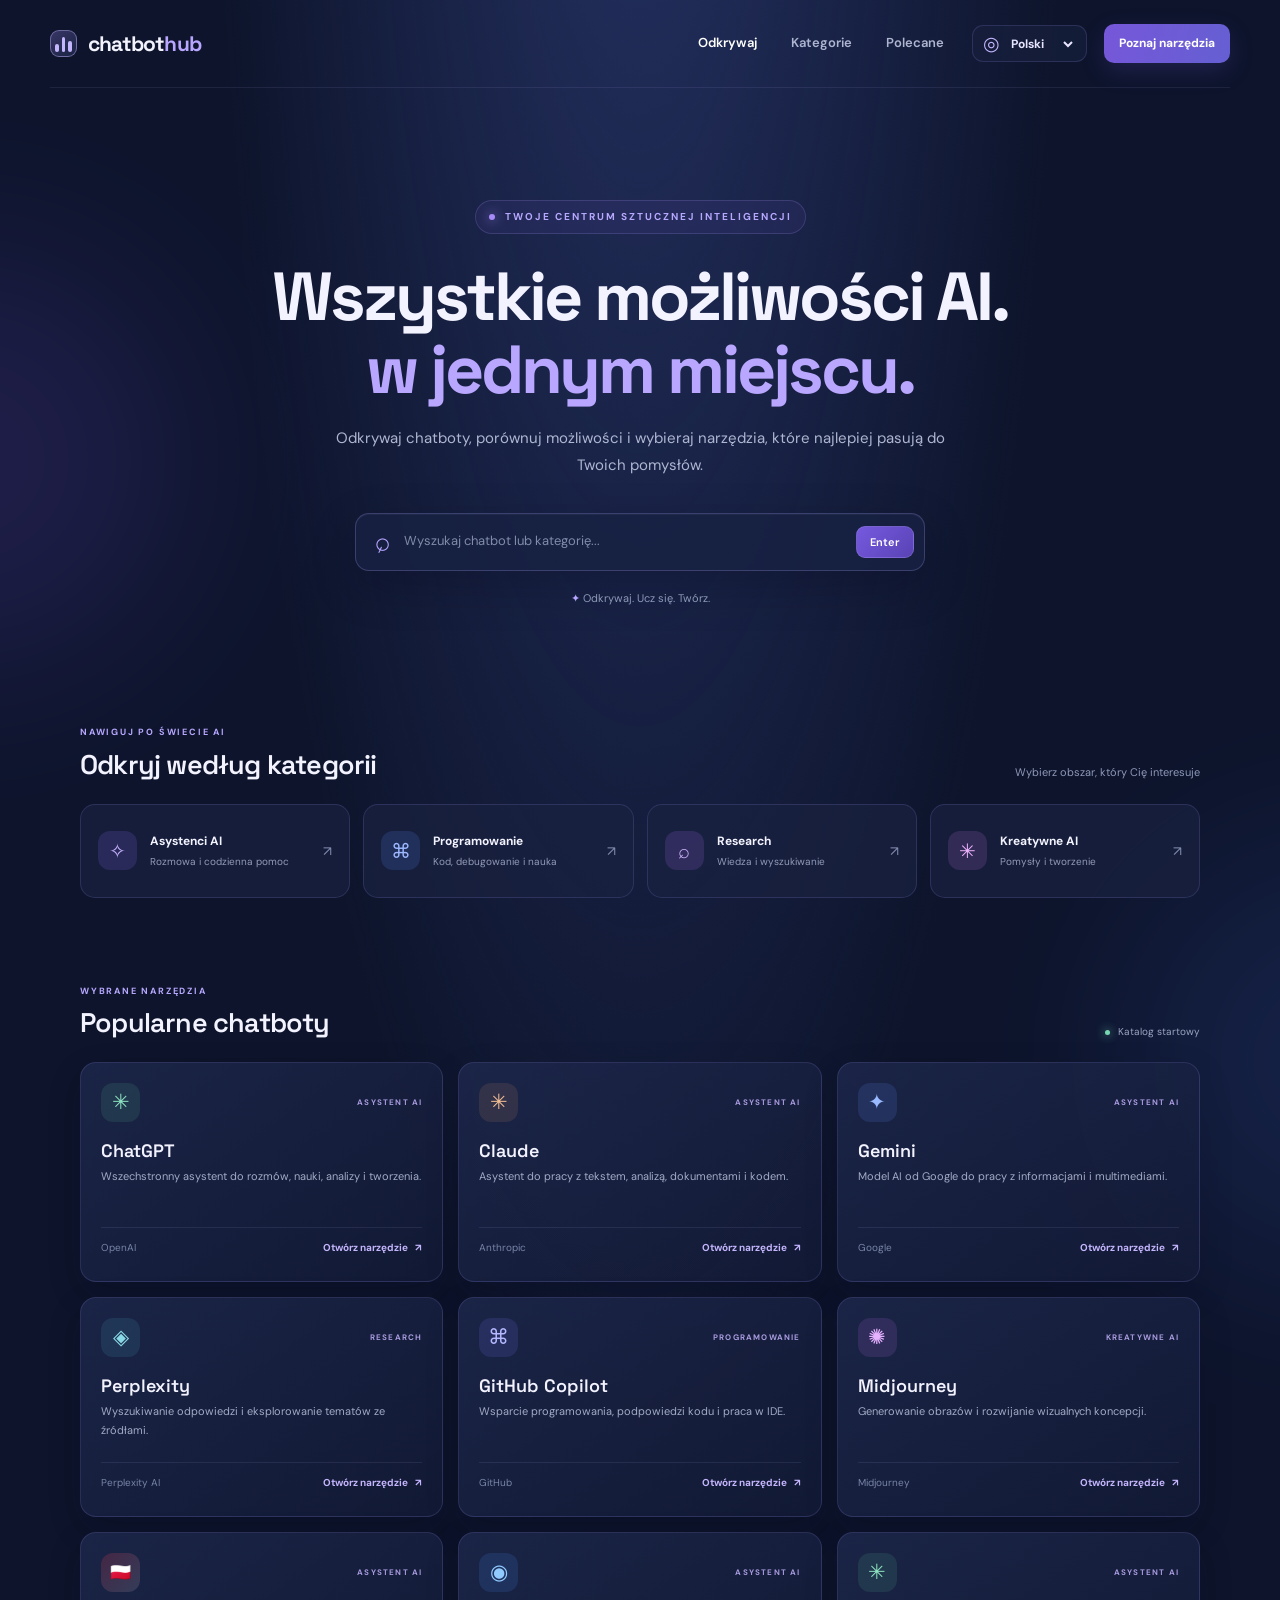
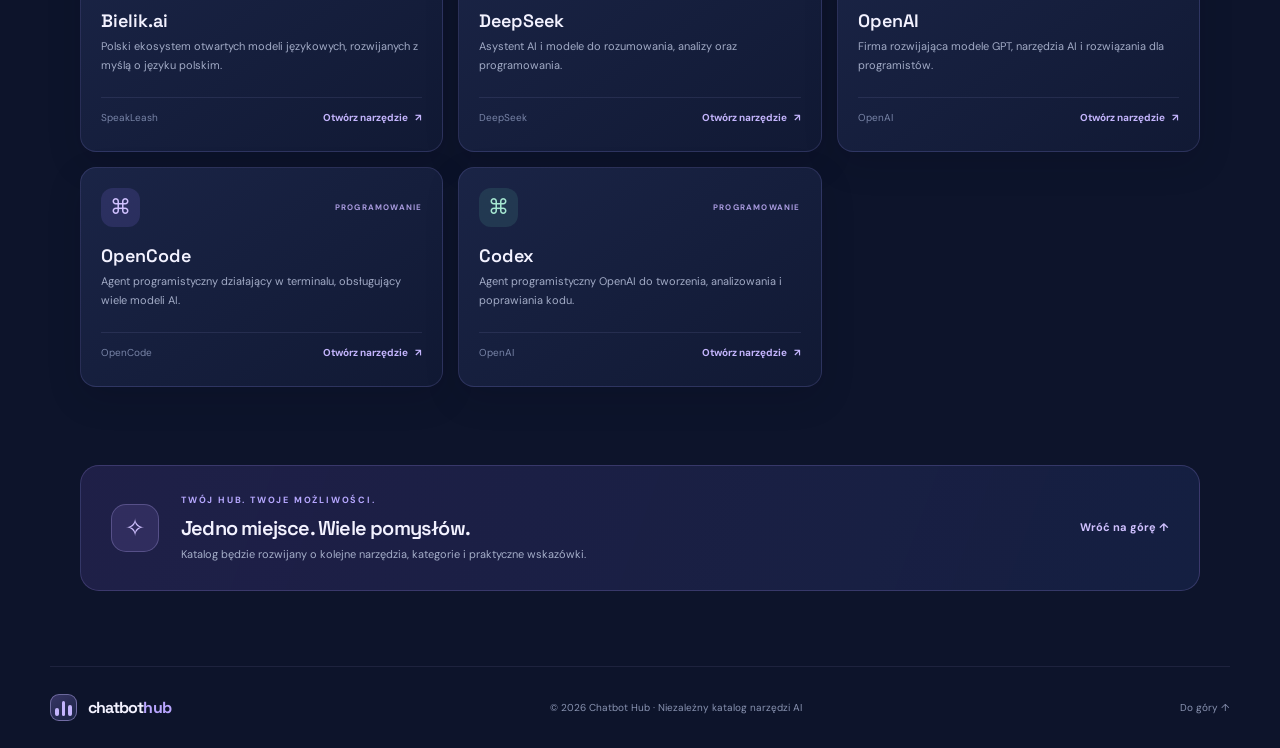
==== commit ed2d87d5: "files-patch, for index.html and styles.css files-patch, for index.html and styles.css" ====
--- a/index.html
+++ b/index.html
@@ -45,11 +45,11 @@
       <div class="eyebrow"><span class="pulse"></span><span data-i18n="eyebrow">TWOJE CENTRUM SZTUCZNEJ INTELIGENCJI</span></div>
       <h1 data-i18n="heroTitle">Wszystkie możliwości AI.<br><span>w jednym miejscu.</span></h1>
       <p class="hero-copy" data-i18n="heroCopy">Odkrywaj chatboty, porównuj możliwości i wybieraj narzędzia, które najlepiej pasują do Twoich pomysłów.</p>
-      <div class="search-wrap">
+      <form class="search-wrap" id="search-form" role="search">
         <span class="search-icon" aria-hidden="true">⌕</span>
-        <input id="search" type="search" placeholder="Wyszukaj chatbot lub kategorię..." aria-label="Wyszukaj chatbot lub kategorię...">
-        <kbd>Ctrl K</kbd>
-      </div>
+        <input id="search" type="search" placeholder="Wyszukaj chatbot lub kategorię..." aria-label="Wyszukaj chatbot lub kategorię..." autocomplete="off">
+        <button class="search-submit" type="submit" aria-label="Szukaj">Enter</button>
+      </form>
       <div class="hero-meta"><span>✦</span> <span data-i18n="heroMeta">Odkrywaj. Ucz się. Twórz.</span></div>
     </section>
 
@@ -101,6 +101,31 @@
           <div class="tool-top"><div class="tool-logo midjourney">✺</div><span class="tool-type" data-i18n="typeCreative">KREATYWNE AI</span></div>
           <h3>Midjourney</h3><p data-i18n="midjourneyDesc">Generowanie obrazów i rozwijanie wizualnych koncepcji.</p>
           <div class="tool-bottom"><span class="tool-note">Midjourney</span><a href="https://www.midjourney.com/" target="_blank" rel="noopener noreferrer"><span data-i18n="openTool">Otwórz narzędzie</span> <b>↗</b></a></div>
+        </article>
+        <article class="tool-card" data-category="assistants research">
+          <div class="tool-top"><div class="tool-logo bielik">🇵🇱</div><span class="tool-type" data-i18n="typeAssistant">ASYSTENT AI</span></div>
+          <h3>Bielik.ai</h3><p data-i18n="bielikDesc">Polski ekosystem otwartych modeli językowych, rozwijanych z myślą o języku polskim.</p>
+          <div class="tool-bottom"><span class="tool-note">SpeakLeash</span><a href="https://www.bielik.ai/" target="_blank" rel="noopener noreferrer"><span data-i18n="openTool">Otwórz narzędzie</span> <b>↗</b></a></div>
+        </article>
+        <article class="tool-card" data-category="assistants research coding">
+          <div class="tool-top"><div class="tool-logo deepseek">◉</div><span class="tool-type" data-i18n="typeAssistant">ASYSTENT AI</span></div>
+          <h3>DeepSeek</h3><p data-i18n="deepseekDesc">Asystent AI i modele do rozumowania, analizy oraz programowania.</p>
+          <div class="tool-bottom"><span class="tool-note">DeepSeek</span><a href="https://chat.deepseek.com/" target="_blank" rel="noopener noreferrer"><span data-i18n="openTool">Otwórz narzędzie</span> <b>↗</b></a></div>
+        </article>
+        <article class="tool-card" data-category="assistants coding research">
+          <div class="tool-top"><div class="tool-logo openai">✳</div><span class="tool-type" data-i18n="typeAssistant">ASYSTENT AI</span></div>
+          <h3>OpenAI</h3><p data-i18n="openaiDesc">Firma rozwijająca modele GPT, narzędzia AI i rozwiązania dla programistów.</p>
+          <div class="tool-bottom"><span class="tool-note">OpenAI</span><a href="https://openai.com/" target="_blank" rel="noopener noreferrer"><span data-i18n="openTool">Otwórz narzędzie</span> <b>↗</b></a></div>
+        </article>
+        <article class="tool-card" data-category="coding assistants">
+          <div class="tool-top"><div class="tool-logo opencode">⌘</div><span class="tool-type" data-i18n="typeCoding">PROGRAMOWANIE</span></div>
+          <h3>OpenCode</h3><p data-i18n="opencodeDesc">Agent programistyczny działający w terminalu, obsługujący wiele modeli AI.</p>
+          <div class="tool-bottom"><span class="tool-note">OpenCode</span><a href="https://opencode.ai/" target="_blank" rel="noopener noreferrer"><span data-i18n="openTool">Otwórz narzędzie</span> <b>↗</b></a></div>
+        </article>
+        <article class="tool-card" data-category="coding assistants">
+          <div class="tool-top"><div class="tool-logo codex">⌘</div><span class="tool-type" data-i18n="typeCoding">PROGRAMOWANIE</span></div>
+          <h3>Codex</h3><p data-i18n="codexDesc">Agent programistyczny OpenAI do tworzenia, analizowania i poprawiania kodu.</p>
+          <div class="tool-bottom"><span class="tool-note">OpenAI</span><a href="https://openai.com/codex/" target="_blank" rel="noopener noreferrer"><span data-i18n="openTool">Otwórz narzędzie</span> <b>↗</b></a></div>
         </article>
       </div>
       <p class="empty-state" id="empty-state" hidden data-i18n="emptyState">Nie znaleziono narzędzi. Spróbuj innej frazy.</p>
@@ -126,42 +151,42 @@
         pageTitle:"Chatbot Hub — Twoje centrum AI",navDiscover:"Odkrywaj",navCategories:"Kategorie",navFeatured:"Polecane",topCta:"Poznaj narzędzia",languageLabel:"Wybierz język",
         eyebrow:"TWOJE CENTRUM SZTUCZNEJ INTELIGENCJI",heroTitle:"Wszystkie możliwości AI.<br><span>w jednym miejscu.</span>",heroCopy:"Odkrywaj chatboty, porównuj możliwości i wybieraj narzędzia, które najlepiej pasują do Twoich pomysłów.",searchPlaceholder:"Wyszukaj chatbot lub kategorię...",heroMeta:"Odkrywaj. Ucz się. Twórz.",
         categoryKicker:"NAWIGUJ PO ŚWIECIE AI",categoryTitle:"Odkryj według kategorii",categoryHint:"Wybierz obszar, który Cię interesuje",catAssistants:"Asystenci AI",catAssistantsDesc:"Rozmowa i codzienna pomoc",catCoding:"Programowanie",catCodingDesc:"Kod, debugowanie i nauka",catResearch:"Research",catResearchDesc:"Wiedza i wyszukiwanie",catCreative:"Kreatywne AI",catCreativeDesc:"Pomysły i tworzenie",
-        toolsKicker:"WYBRANE NARZĘDZIA",toolsTitle:"Popularne chatboty",catalogLabel:"Katalog startowy",typeAssistant:"ASYSTENT AI",typeCoding:"PROGRAMOWANIE",typeCreative:"KREATYWNE AI",chatgptDesc:"Wszechstronny asystent do rozmów, nauki, analizy i tworzenia.",claudeDesc:"Asystent do pracy z tekstem, analizą, dokumentami i kodem.",geminiDesc:"Model AI od Google do pracy z informacjami i multimediami.",perplexityDesc:"Wyszukiwanie odpowiedzi i eksplorowanie tematów ze źródłami.",copilotDesc:"Wsparcie programowania, podpowiedzi kodu i praca w IDE.",midjourneyDesc:"Generowanie obrazów i rozwijanie wizualnych koncepcji.",
+        toolsKicker:"WYBRANE NARZĘDZIA",toolsTitle:"Popularne chatboty",catalogLabel:"Katalog startowy",typeAssistant:"ASYSTENT AI",typeCoding:"PROGRAMOWANIE",typeCreative:"KREATYWNE AI",chatgptDesc:"Wszechstronny asystent do rozmów, nauki, analizy i tworzenia.",claudeDesc:"Asystent do pracy z tekstem, analizą, dokumentami i kodem.",geminiDesc:"Model AI od Google do pracy z informacjami i multimediami.",perplexityDesc:"Wyszukiwanie odpowiedzi i eksplorowanie tematów ze źródłami.",copilotDesc:"Wsparcie programowania, podpowiedzi kodu i praca w IDE.",midjourneyDesc:"Generowanie obrazów i rozwijanie wizualnych koncepcji.",bielikDesc:"Polski ekosystem otwartych modeli językowych, rozwijanych z myślą o języku polskim.",deepseekDesc:"Asystent AI i modele do rozumowania, analizy oraz programowania.",openaiDesc:"Firma rozwijająca modele GPT, narzędzia AI i rozwiązania dla programistów.",opencodeDesc:"Agent programistyczny działający w terminalu, obsługujący wiele modeli AI.",codexDesc:"Agent programistyczny OpenAI do tworzenia, analizowania i poprawiania kodu.",
         openTool:"Otwórz narzędzie",emptyState:"Nie znaleziono narzędzi. Spróbuj innej frazy.",bannerKicker:"TWÓJ HUB. TWOJE MOŻLIWOŚCI.",bannerTitle:"Jedno miejsce. Wiele pomysłów.",bannerCopy:"Katalog będzie rozwijany o kolejne narzędzia, kategorie i praktyczne wskazówki.",backTop:"Wróć na górę ↑",footerCopy:"© 2026 Chatbot Hub · Niezależny katalog narzędzi AI",footerTop:"Do góry ↑",searchLabel:"Wyszukaj chatbot lub kategorię..."
       },
       en: {
         pageTitle:"Chatbot Hub — Your AI Center",navDiscover:"Discover",navCategories:"Categories",navFeatured:"Featured",topCta:"Explore tools",languageLabel:"Choose language",
         eyebrow:"YOUR ARTIFICIAL INTELLIGENCE HUB",heroTitle:"All the possibilities of AI.<br><span>in one place.</span>",heroCopy:"Discover chatbots, compare their capabilities, and choose the tools that best fit your ideas.",searchPlaceholder:"Search for a chatbot or category...",heroMeta:"Discover. Learn. Create.",
         categoryKicker:"EXPLORE THE WORLD OF AI",categoryTitle:"Explore by category",categoryHint:"Choose an area that interests you",catAssistants:"AI Assistants",catAssistantsDesc:"Conversation and everyday help",catCoding:"Programming",catCodingDesc:"Code, debugging and learning",catResearch:"Research",catResearchDesc:"Knowledge and search",catCreative:"Creative AI",catCreativeDesc:"Ideas and creation",
-        toolsKicker:"SELECTED TOOLS",toolsTitle:"Popular chatbots",catalogLabel:"Starter catalog",typeAssistant:"AI ASSISTANT",typeCoding:"PROGRAMMING",typeCreative:"CREATIVE AI",chatgptDesc:"A versatile assistant for conversation, learning, analysis and creation.",claudeDesc:"An assistant for working with text, analysis, documents and code.",geminiDesc:"Google's AI model for working with information and multimedia.",perplexityDesc:"Find answers and explore topics with cited sources.",copilotDesc:"Programming support, code suggestions and help inside your IDE.",midjourneyDesc:"Generate images and develop visual concepts.",
+        toolsKicker:"SELECTED TOOLS",toolsTitle:"Popular chatbots",catalogLabel:"Starter catalog",typeAssistant:"AI ASSISTANT",typeCoding:"PROGRAMMING",typeCreative:"CREATIVE AI",chatgptDesc:"A versatile assistant for conversation, learning, analysis and creation.",claudeDesc:"An assistant for working with text, analysis, documents and code.",geminiDesc:"Google's AI model for working with information and multimedia.",perplexityDesc:"Find answers and explore topics with cited sources.",copilotDesc:"Programming support, code suggestions and help inside your IDE.",midjourneyDesc:"Generate images and develop visual concepts.",bielikDesc:"An open Polish language-model ecosystem designed with the Polish language in mind.",deepseekDesc:"AI assistant and models for reasoning, analysis and coding.",openaiDesc:"The company behind GPT models, AI tools and developer solutions.",opencodeDesc:"A terminal-based coding agent that works with many AI models.",codexDesc:"OpenAI coding agent for building, analyzing and improving code.",
         openTool:"Open tool",emptyState:"No tools found. Try a different search.",bannerKicker:"YOUR HUB. YOUR POSSIBILITIES.",bannerTitle:"One place. Many ideas.",bannerCopy:"The catalog will grow with more tools, categories and practical tips.",backTop:"Back to top ↑",footerCopy:"© 2026 Chatbot Hub · Independent AI tools directory",footerTop:"Top ↑",searchLabel:"Search for a chatbot or category..."
       },
       es: {
         pageTitle:"Chatbot Hub — Tu centro de IA",navDiscover:"Descubrir",navCategories:"Categorías",navFeatured:"Destacados",topCta:"Explorar herramientas",languageLabel:"Elegir idioma",
         eyebrow:"TU CENTRO DE INTELIGENCIA ARTIFICIAL",heroTitle:"Todas las posibilidades de la IA.<br><span>en un solo lugar.</span>",heroCopy:"Descubre chatbots, compara sus capacidades y elige las herramientas que mejor se adapten a tus ideas.",searchPlaceholder:"Buscar un chatbot o una categoría...",heroMeta:"Descubre. Aprende. Crea.",
         categoryKicker:"EXPLORA EL MUNDO DE LA IA",categoryTitle:"Explora por categoría",categoryHint:"Elige el área que te interesa",catAssistants:"Asistentes de IA",catAssistantsDesc:"Conversación y ayuda diaria",catCoding:"Programación",catCodingDesc:"Código, depuración y aprendizaje",catResearch:"Investigación",catResearchDesc:"Conocimiento y búsqueda",catCreative:"IA creativa",catCreativeDesc:"Ideas y creación",
-        toolsKicker:"HERRAMIENTAS SELECCIONADAS",toolsTitle:"Chatbots populares",catalogLabel:"Catálogo inicial",typeAssistant:"ASISTENTE DE IA",typeCoding:"PROGRAMACIÓN",typeCreative:"IA CREATIVA",chatgptDesc:"Un asistente versátil para conversar, aprender, analizar y crear.",claudeDesc:"Un asistente para trabajar con textos, análisis, documentos y código.",geminiDesc:"El modelo de IA de Google para trabajar con información y contenido multimedia.",perplexityDesc:"Encuentra respuestas y explora temas con fuentes citadas.",copilotDesc:"Ayuda para programar, sugerencias de código y asistencia en tu IDE.",midjourneyDesc:"Genera imágenes y desarrolla conceptos visuales.",
+        toolsKicker:"HERRAMIENTAS SELECCIONADAS",toolsTitle:"Chatbots populares",catalogLabel:"Catálogo inicial",typeAssistant:"ASISTENTE DE IA",typeCoding:"PROGRAMACIÓN",typeCreative:"IA CREATIVA",chatgptDesc:"Un asistente versátil para conversar, aprender, analizar y crear.",claudeDesc:"Un asistente para trabajar con textos, análisis, documentos y código.",geminiDesc:"El modelo de IA de Google para trabajar con información y contenido multimedia.",perplexityDesc:"Encuentra respuestas y explora temas con fuentes citadas.",copilotDesc:"Ayuda para programar, sugerencias de código y asistencia en tu IDE.",midjourneyDesc:"Genera imágenes y desarrolla conceptos visuales.",bielikDesc:"Ecosistema polaco de modelos de lenguaje abiertos, diseñado para el idioma polaco.",deepseekDesc:"Asistente de IA y modelos para razonamiento, análisis y programación.",openaiDesc:"La empresa que desarrolla los modelos GPT, herramientas de IA y soluciones para desarrolladores.",opencodeDesc:"Agente de programación en terminal compatible con muchos modelos de IA.",codexDesc:"Agente de programación de OpenAI para crear, analizar y mejorar código.",
         openTool:"Abrir herramienta",emptyState:"No se encontraron herramientas. Prueba otra búsqueda.",bannerKicker:"TU HUB. TUS POSIBILIDADES.",bannerTitle:"Un lugar. Muchas ideas.",bannerCopy:"El catálogo crecerá con más herramientas, categorías y consejos prácticos.",backTop:"Volver arriba ↑",footerCopy:"© 2026 Chatbot Hub · Directorio independiente de herramientas de IA",footerTop:"Arriba ↑",searchLabel:"Buscar un chatbot o una categoría..."
       },
       fr: {
         pageTitle:"Chatbot Hub — Votre centre IA",navDiscover:"Découvrir",navCategories:"Catégories",navFeatured:"À la une",topCta:"Explorer les outils",languageLabel:"Choisir la langue",
         eyebrow:"VOTRE CENTRE D’INTELLIGENCE ARTIFICIELLE",heroTitle:"Toutes les possibilités de l’IA.<br><span>au même endroit.</span>",heroCopy:"Découvrez des chatbots, comparez leurs capacités et choisissez les outils qui correspondent le mieux à vos idées.",searchPlaceholder:"Rechercher un chatbot ou une catégorie...",heroMeta:"Découvrez. Apprenez. Créez.",
         categoryKicker:"EXPLOREZ LE MONDE DE L’IA",categoryTitle:"Découvrir par catégorie",categoryHint:"Choisissez un domaine qui vous intéresse",catAssistants:"Assistants IA",catAssistantsDesc:"Conversation et aide au quotidien",catCoding:"Programmation",catCodingDesc:"Code, débogage et apprentissage",catResearch:"Recherche",catResearchDesc:"Connaissances et recherche",catCreative:"IA créative",catCreativeDesc:"Idées et création",
-        toolsKicker:"OUTILS SÉLECTIONNÉS",toolsTitle:"Chatbots populaires",catalogLabel:"Catalogue de départ",typeAssistant:"ASSISTANT IA",typeCoding:"PROGRAMMATION",typeCreative:"IA CRÉATIVE",chatgptDesc:"Un assistant polyvalent pour discuter, apprendre, analyser et créer.",claudeDesc:"Un assistant pour travailler sur des textes, des analyses, des documents et du code.",geminiDesc:"Le modèle IA de Google pour travailler avec des informations et des contenus multimédias.",perplexityDesc:"Trouvez des réponses et explorez des sujets avec des sources citées.",copilotDesc:"Aide à la programmation, suggestions de code et assistance dans votre IDE.",midjourneyDesc:"Générez des images et développez des concepts visuels.",
+        toolsKicker:"OUTILS SÉLECTIONNÉS",toolsTitle:"Chatbots populaires",catalogLabel:"Catalogue de départ",typeAssistant:"ASSISTANT IA",typeCoding:"PROGRAMMATION",typeCreative:"IA CRÉATIVE",chatgptDesc:"Un assistant polyvalent pour discuter, apprendre, analyser et créer.",claudeDesc:"Un assistant pour travailler sur des textes, des analyses, des documents et du code.",geminiDesc:"Le modèle IA de Google pour travailler avec des informations et des contenus multimédias.",perplexityDesc:"Trouvez des réponses et explorez des sujets avec des sources citées.",copilotDesc:"Aide à la programmation, suggestions de code et assistance dans votre IDE.",midjourneyDesc:"Générez des images et développez des concepts visuels.",bielikDesc:"Écosystème polonais de modèles linguistiques ouverts, conçu pour la langue polonaise.",deepseekDesc:"Assistant IA et modèles pour le raisonnement, l’analyse et la programmation.",openaiDesc:"L’entreprise qui développe les modèles GPT, des outils IA et des solutions pour développeurs.",opencodeDesc:"Agent de programmation en terminal compatible avec de nombreux modèles IA.",codexDesc:"Agent de programmation OpenAI pour créer, analyser et améliorer du code.",
         openTool:"Ouvrir l’outil",emptyState:"Aucun outil trouvé. Essayez une autre recherche.",bannerKicker:"VOTRE HUB. VOS POSSIBILITÉS.",bannerTitle:"Un endroit. Mille idées.",bannerCopy:"Le catalogue s’enrichira de nouveaux outils, catégories et conseils pratiques.",backTop:"Retour en haut ↑",footerCopy:"© 2026 Chatbot Hub · Annuaire indépendant des outils d’IA",footerTop:"Haut ↑",searchLabel:"Rechercher un chatbot ou une catégorie..."
       },
       de: {
         pageTitle:"Chatbot Hub — Dein KI-Zentrum",navDiscover:"Entdecken",navCategories:"Kategorien",navFeatured:"Empfehlungen",topCta:"Tools entdecken",languageLabel:"Sprache auswählen",
         eyebrow:"DEIN ZENTRUM FÜR KÜNSTLICHE INTELLIGENZ",heroTitle:"Alle Möglichkeiten der KI.<br><span>an einem Ort.</span>",heroCopy:"Entdecke Chatbots, vergleiche ihre Funktionen und wähle die Tools, die am besten zu deinen Ideen passen.",searchPlaceholder:"Chatbot oder Kategorie suchen...",heroMeta:"Entdecken. Lernen. Erschaffen.",
         categoryKicker:"ENTDECKE DIE WELT DER KI",categoryTitle:"Nach Kategorie entdecken",categoryHint:"Wähle einen Bereich, der dich interessiert",catAssistants:"KI-Assistenten",catAssistantsDesc:"Gespräche und Alltagshilfe",catCoding:"Programmierung",catCodingDesc:"Code, Fehlersuche und Lernen",catResearch:"Recherche",catResearchDesc:"Wissen und Suche",catCreative:"Kreative KI",catCreativeDesc:"Ideen und Gestaltung",
-        toolsKicker:"AUSGEWÄHLTE TOOLS",toolsTitle:"Beliebte Chatbots",catalogLabel:"Startkatalog",typeAssistant:"KI-ASSISTENT",typeCoding:"PROGRAMMIERUNG",typeCreative:"KREATIVE KI",chatgptDesc:"Ein vielseitiger Assistent für Gespräche, Lernen, Analysen und Kreativität.",claudeDesc:"Ein Assistent für Texte, Analysen, Dokumente und Programmcode.",geminiDesc:"Googles KI-Modell für Informationen und Multimedia-Inhalte.",perplexityDesc:"Finde Antworten und erkunde Themen mit Quellenangaben.",copilotDesc:"Programmierhilfe, Code-Vorschläge und Unterstützung direkt in deiner IDE.",midjourneyDesc:"Erstelle Bilder und entwickle visuelle Konzepte.",
+        toolsKicker:"AUSGEWÄHLTE TOOLS",toolsTitle:"Beliebte Chatbots",catalogLabel:"Startkatalog",typeAssistant:"KI-ASSISTENT",typeCoding:"PROGRAMMIERUNG",typeCreative:"KREATIVE KI",chatgptDesc:"Ein vielseitiger Assistent für Gespräche, Lernen, Analysen und Kreativität.",claudeDesc:"Ein Assistent für Texte, Analysen, Dokumente und Programmcode.",geminiDesc:"Googles KI-Modell für Informationen und Multimedia-Inhalte.",perplexityDesc:"Finde Antworten und erkunde Themen mit Quellenangaben.",copilotDesc:"Programmierhilfe, Code-Vorschläge und Unterstützung direkt in deiner IDE.",midjourneyDesc:"Erstelle Bilder und entwickle visuelle Konzepte.",bielikDesc:"Offenes polnisches Sprachmodell-Ökosystem mit besonderem Fokus auf die polnische Sprache.",deepseekDesc:"KI-Assistent und Modelle für logisches Denken, Analyse und Programmierung.",openaiDesc:"Das Unternehmen hinter GPT-Modellen, KI-Tools und Entwicklerlösungen.",opencodeDesc:"Terminalbasierter Programmieragent für die Arbeit mit vielen KI-Modellen.",codexDesc:"OpenAI-Programmieragent zum Erstellen, Analysieren und Verbessern von Code.",
         openTool:"Tool öffnen",emptyState:"Keine Tools gefunden. Versuche eine andere Suche.",bannerKicker:"DEIN HUB. DEINE MÖGLICHKEITEN.",bannerTitle:"Ein Ort. Viele Ideen.",bannerCopy:"Der Katalog wird um weitere Tools, Kategorien und praktische Tipps erweitert.",backTop:"Nach oben ↑",footerCopy:"© 2026 Chatbot Hub · Unabhängiges Verzeichnis für KI-Tools",footerTop:"Nach oben ↑",searchLabel:"Chatbot oder Kategorie suchen..."
       },
       it: {
         pageTitle:"Chatbot Hub — Il tuo centro IA",navDiscover:"Scopri",navCategories:"Categorie",navFeatured:"In evidenza",topCta:"Esplora gli strumenti",languageLabel:"Scegli la lingua",
         eyebrow:"IL TUO CENTRO DI INTELLIGENZA ARTIFICIALE",heroTitle:"Tutte le possibilità dell’IA.<br><span>in un unico posto.</span>",heroCopy:"Scopri i chatbot, confronta le loro funzionalità e scegli gli strumenti più adatti alle tue idee.",searchPlaceholder:"Cerca un chatbot o una categoria...",heroMeta:"Scopri. Impara. Crea.",
         categoryKicker:"ESPLORA IL MONDO DELL’IA",categoryTitle:"Esplora per categoria",categoryHint:"Scegli l’area che ti interessa",catAssistants:"Assistenti IA",catAssistantsDesc:"Conversazione e aiuto quotidiano",catCoding:"Programmazione",catCodingDesc:"Codice, debug e apprendimento",catResearch:"Ricerca",catResearchDesc:"Conoscenza e ricerca",catCreative:"IA creativa",catCreativeDesc:"Idee e creazione",
-        toolsKicker:"STRUMENTI SELEZIONATI",toolsTitle:"Chatbot popolari",catalogLabel:"Catalogo iniziale",typeAssistant:"ASSISTENTE IA",typeCoding:"PROGRAMMAZIONE",typeCreative:"IA CREATIVA",chatgptDesc:"Un assistente versatile per conversare, imparare, analizzare e creare.",claudeDesc:"Un assistente per lavorare con testi, analisi, documenti e codice.",geminiDesc:"Il modello IA di Google per lavorare con informazioni e contenuti multimediali.",perplexityDesc:"Trova risposte ed esplora argomenti con fonti citate.",copilotDesc:"Supporto alla programmazione, suggerimenti di codice e assistenza nel tuo IDE.",midjourneyDesc:"Genera immagini e sviluppa concept visivi.",
+        toolsKicker:"STRUMENTI SELEZIONATI",toolsTitle:"Chatbot popolari",catalogLabel:"Catalogo iniziale",typeAssistant:"ASSISTENTE IA",typeCoding:"PROGRAMMAZIONE",typeCreative:"IA CREATIVA",chatgptDesc:"Un assistente versatile per conversare, imparare, analizzare e creare.",claudeDesc:"Un assistente per lavorare con testi, analisi, documenti e codice.",geminiDesc:"Il modello IA di Google per lavorare con informazioni e contenuti multimediali.",perplexityDesc:"Trova risposte ed esplora argomenti con fonti citate.",copilotDesc:"Supporto alla programmazione, suggerimenti di codice e assistenza nel tuo IDE.",midjourneyDesc:"Genera immagini e sviluppa concept visivi.",bielikDesc:"Ecosistema polacco di modelli linguistici aperti, progettato per la lingua polacca.",deepseekDesc:"Assistente IA e modelli per ragionamento, analisi e programmazione.",openaiDesc:"L’azienda che sviluppa i modelli GPT, strumenti IA e soluzioni per sviluppatori.",opencodeDesc:"Agente di programmazione da terminale compatibile con molti modelli IA.",codexDesc:"Agente di programmazione OpenAI per creare, analizzare e migliorare codice.",
         openTool:"Apri strumento",emptyState:"Nessuno strumento trovato. Prova un'altra ricerca.",bannerKicker:"IL TUO HUB. LE TUE POSSIBILITÀ.",bannerTitle:"Un luogo. Tante idee.",bannerCopy:"Il catalogo si arricchirà di nuovi strumenti, categorie e consigli pratici.",backTop:"Torna in alto ↑",footerCopy:"© 2026 Chatbot Hub · Elenco indipendente di strumenti IA",footerTop:"In alto ↑",searchLabel:"Cerca un chatbot o una categoria..."
       }
     };
@@ -186,20 +211,31 @@
       try { localStorage.setItem("chatbotHubLanguage", language); } catch (error) { /* Storage may be disabled. */ }
     }
 
+    function normalizeSearch(value) {
+      return value.toLocaleLowerCase().normalize("NFD").replace(/[\u0300-\u036f]/g, "").trim();
+    }
+
     function filterTools() {
-      const query = searchInput.value.trim().toLocaleLowerCase();
+      const query = normalizeSearch(searchInput.value);
       let visibleCount = 0;
       toolCards.forEach(card => {
-        const categoryMatch = !activeCategory || card.dataset.category.split(" ").includes(activeCategory);
-        const searchableText = card.innerText.toLocaleLowerCase();
+        const categories = (card.dataset.category || "").replace(/\s+/g, " ");
+        const categoryMatch = !activeCategory || categories.split(" ").includes(activeCategory);
+        const searchableText = normalizeSearch(`${card.innerText} ${categories}`);
         const searchMatch = !query || searchableText.includes(query);
         const visible = categoryMatch && searchMatch;
         card.hidden = !visible;
         if (visible) visibleCount++;
       });
       emptyState.hidden = visibleCount !== 0;
+      return visibleCount;
     }
 
+    document.getElementById("search-form").addEventListener("submit", event => {
+      event.preventDefault();
+      filterTools();
+      document.getElementById("tools").scrollIntoView({ behavior: "smooth", block: "start" });
+    });
     languageSelect.addEventListener("change", event => applyLanguage(event.target.value));
     searchInput.addEventListener("input", filterTools);
     document.querySelectorAll(".category-card").forEach(link => {
@@ -212,12 +248,9 @@
       link.addEventListener("click", () => { activeCategory = ""; filterTools(); });
     });
     document.addEventListener("keydown", event => {
-      if ((event.ctrlKey || event.metaKey) && event.key.toLowerCase() === "k") {
-        event.preventDefault();
-        searchInput.focus();
-      }
       if (event.key === "Escape" && document.activeElement === searchInput) {
         searchInput.value = "";
+        activeCategory = "";
         filterTools();
         searchInput.blur();
       }
--- a/styles.css
+++ b/styles.css
@@ -54,11 +54,13 @@
 .hero h1 { margin: 26px 0 18px; font: 700 clamp(42px, 6vw, 68px)/1.08 "Space Grotesk", sans-serif; letter-spacing: -3px; }
 .hero h1 span { color: #b9a7ff; }
 .hero-copy { max-width: 650px; margin: 0 auto; color: #aeb6d1; font-size: 15px; line-height: 1.8; }
-.search-wrap { width: min(570px, 100%); height: 58px; margin: 34px auto 0; padding: 0 17px; display: flex; align-items: center; gap: 13px; border: 1px solid rgba(177,165,255,.24); border-radius: 14px; background: rgba(24,33,66,.82); box-shadow: 0 15px 45px rgba(2,6,25,.22), inset 0 1px rgba(255,255,255,.04); }
+.search-wrap { width: min(570px, 100%); height: 58px; margin: 34px auto 0; padding: 0 10px 0 17px; display: flex; align-items: center; gap: 13px; border: 1px solid rgba(177,165,255,.24); border-radius: 14px; background: rgba(24,33,66,.82); box-shadow: 0 15px 45px rgba(2,6,25,.22), inset 0 1px rgba(255,255,255,.04); }
 .search-icon { color: #b7a5ff; font-size: 27px; line-height: 1; transform: rotate(-20deg); }
 .search-wrap input { min-width: 0; flex: 1; border: 0; outline: 0; color: #f5f3ff; background: transparent; font-size: 13px; }
 .search-wrap input::placeholder { color: #818ba9; }
-.search-wrap kbd { padding: 4px 7px; border: 1px solid rgba(190,190,230,.14); border-radius: 6px; color: #929bb8; font: 10px "DM Sans", sans-serif; }
+.search-submit { flex: 0 0 auto; border: 1px solid rgba(190,190,230,.2); border-radius: 9px; padding: 8px 13px; color: #fff; background: linear-gradient(135deg, #7659df, #5943b5); font: 600 11px "DM Sans", sans-serif; cursor: pointer; transition: filter .2s, transform .2s; }
+.search-submit:hover { filter: brightness(1.15); transform: translateY(-1px); }
+.search-submit:focus-visible { outline: 2px solid #b9a8ff; outline-offset: 3px; }
 .hero-meta { margin-top: 19px; color: #8e98b8; font-size: 11px; }.hero-meta span:first-child { color: #b7a5ff; }
 .section { width: min(1120px, calc(100% - 48px)); margin: 0 auto; padding: 28px 0 42px; }
 .section-heading { display: flex; align-items: end; justify-content: space-between; gap: 20px; margin-bottom: 22px; }
@@ -81,7 +83,7 @@
 .tool-card[hidden] { display: none; }
 .tool-top, .tool-bottom { display: flex; align-items: center; justify-content: space-between; gap: 12px; }
 .tool-logo { width: 39px; height: 39px; display: grid; place-items: center; border-radius: 12px; font-size: 21px; }
-.tool-logo.chatgpt { color: #8de1c0; background: rgba(90,200,150,.12); }.tool-logo.claude { color: #f2bd93; background: rgba(220,150,100,.12); }.tool-logo.gemini { color: #9abaff; background: rgba(100,140,255,.14); }.tool-logo.perplexity { color: #89d8e5; background: rgba(80,190,210,.12); }.tool-logo.copilot { color: #b6b8ff; background: rgba(120,120,255,.14); }.tool-logo.midjourney { color: #e6b2ff; background: rgba(200,120,255,.13); }
+.tool-logo.chatgpt { color: #8de1c0; background: rgba(90,200,150,.12); }.tool-logo.claude { color: #f2bd93; background: rgba(220,150,100,.12); }.tool-logo.gemini { color: #9abaff; background: rgba(100,140,255,.14); }.tool-logo.perplexity { color: #89d8e5; background: rgba(80,190,210,.12); }.tool-logo.copilot { color: #b6b8ff; background: rgba(120,120,255,.14); }.tool-logo.midjourney { color: #e6b2ff; background: rgba(200,120,255,.13); }.tool-logo.bielik { color: #fff; background: linear-gradient(135deg, rgba(220,50,70,.22), rgba(255,255,255,.12)); font-size: 17px; }.tool-logo.deepseek { color: #91caff; background: rgba(70,150,255,.14); }.tool-logo.openai { color: #8de1c0; background: rgba(90,200,150,.12); }.tool-logo.opencode { color: #d0c1ff; background: rgba(150,120,255,.15); }.tool-logo.codex { color: #a6e8d2; background: rgba(90,190,160,.14); }
 .tool-type { color: #a99bdf; font-size: 8px; font-weight: 700; letter-spacing: 1.2px; }
 .tool-card h3 { margin: 17px 0 5px; font: 600 18px "Space Grotesk", sans-serif; }
 .tool-card p { min-height: 43px; margin-bottom: 17px; color: #a2abc6; font-size: 11px; line-height: 1.7; }
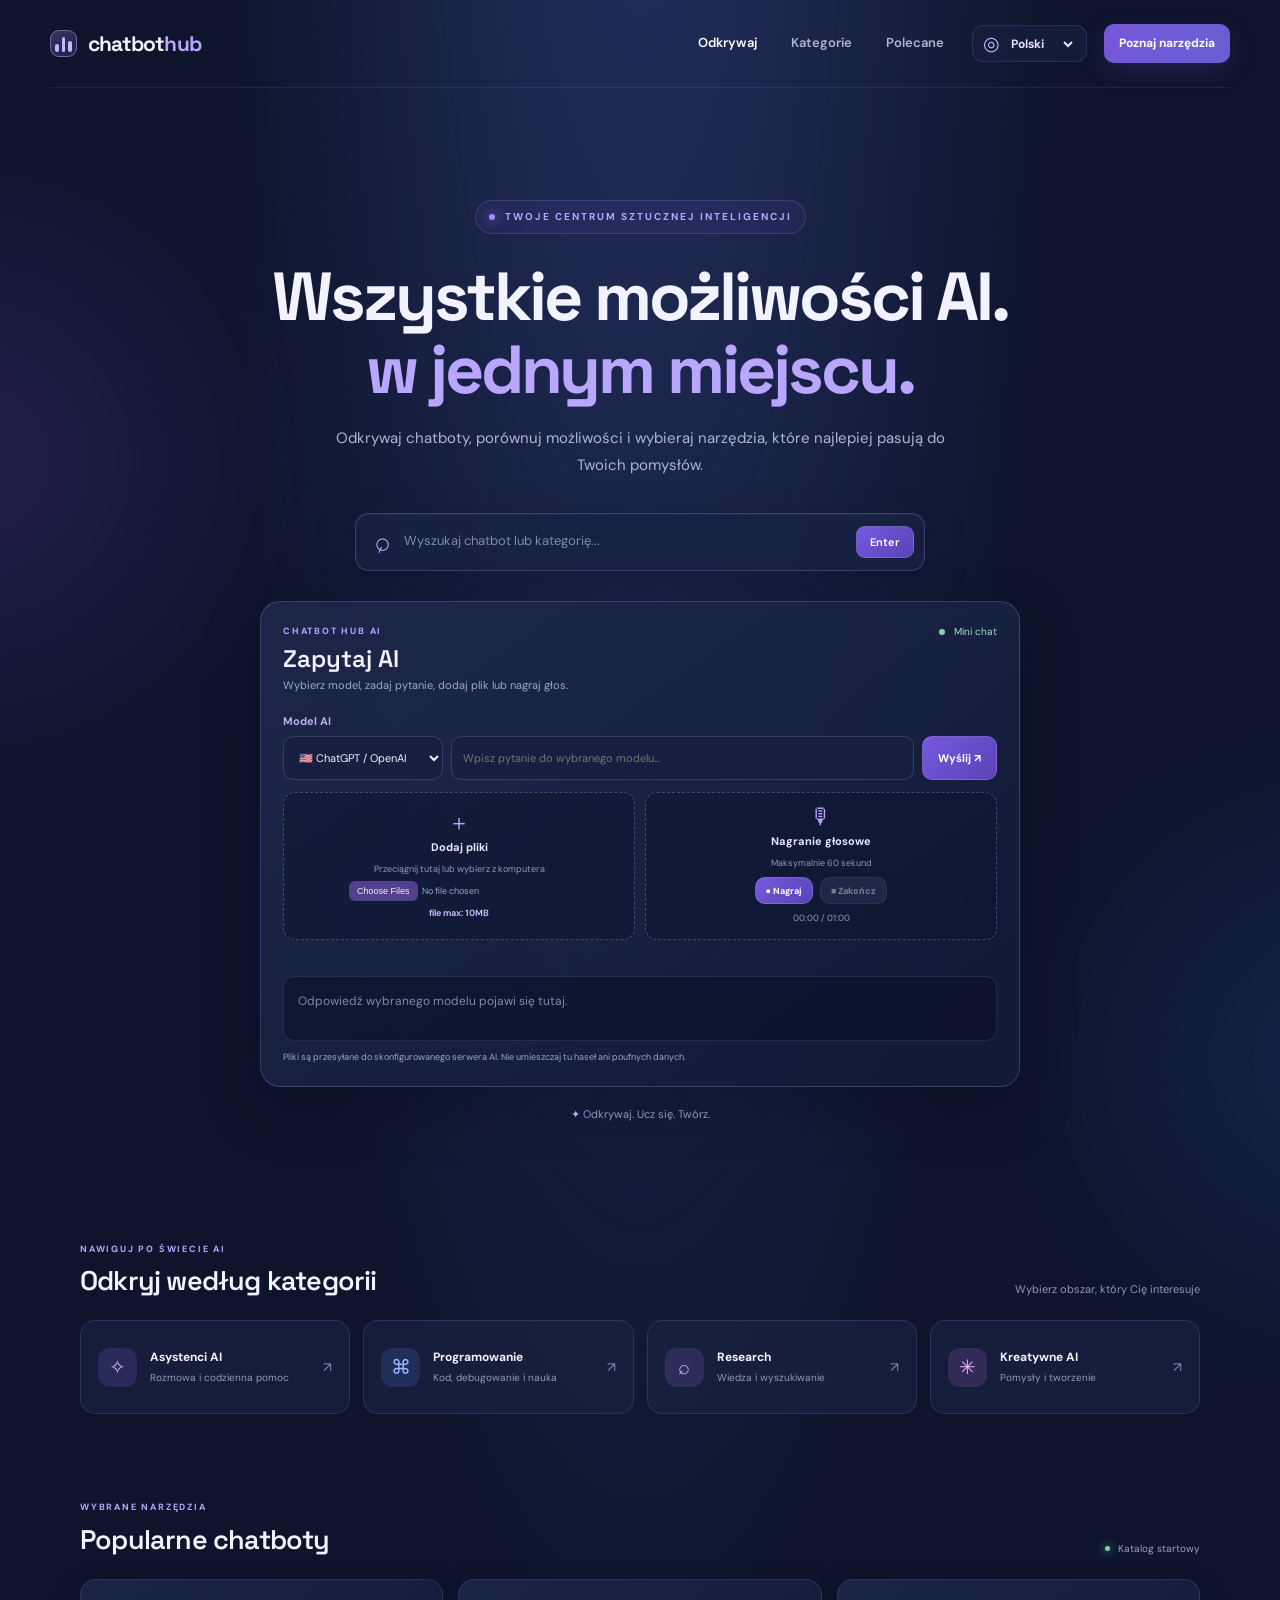
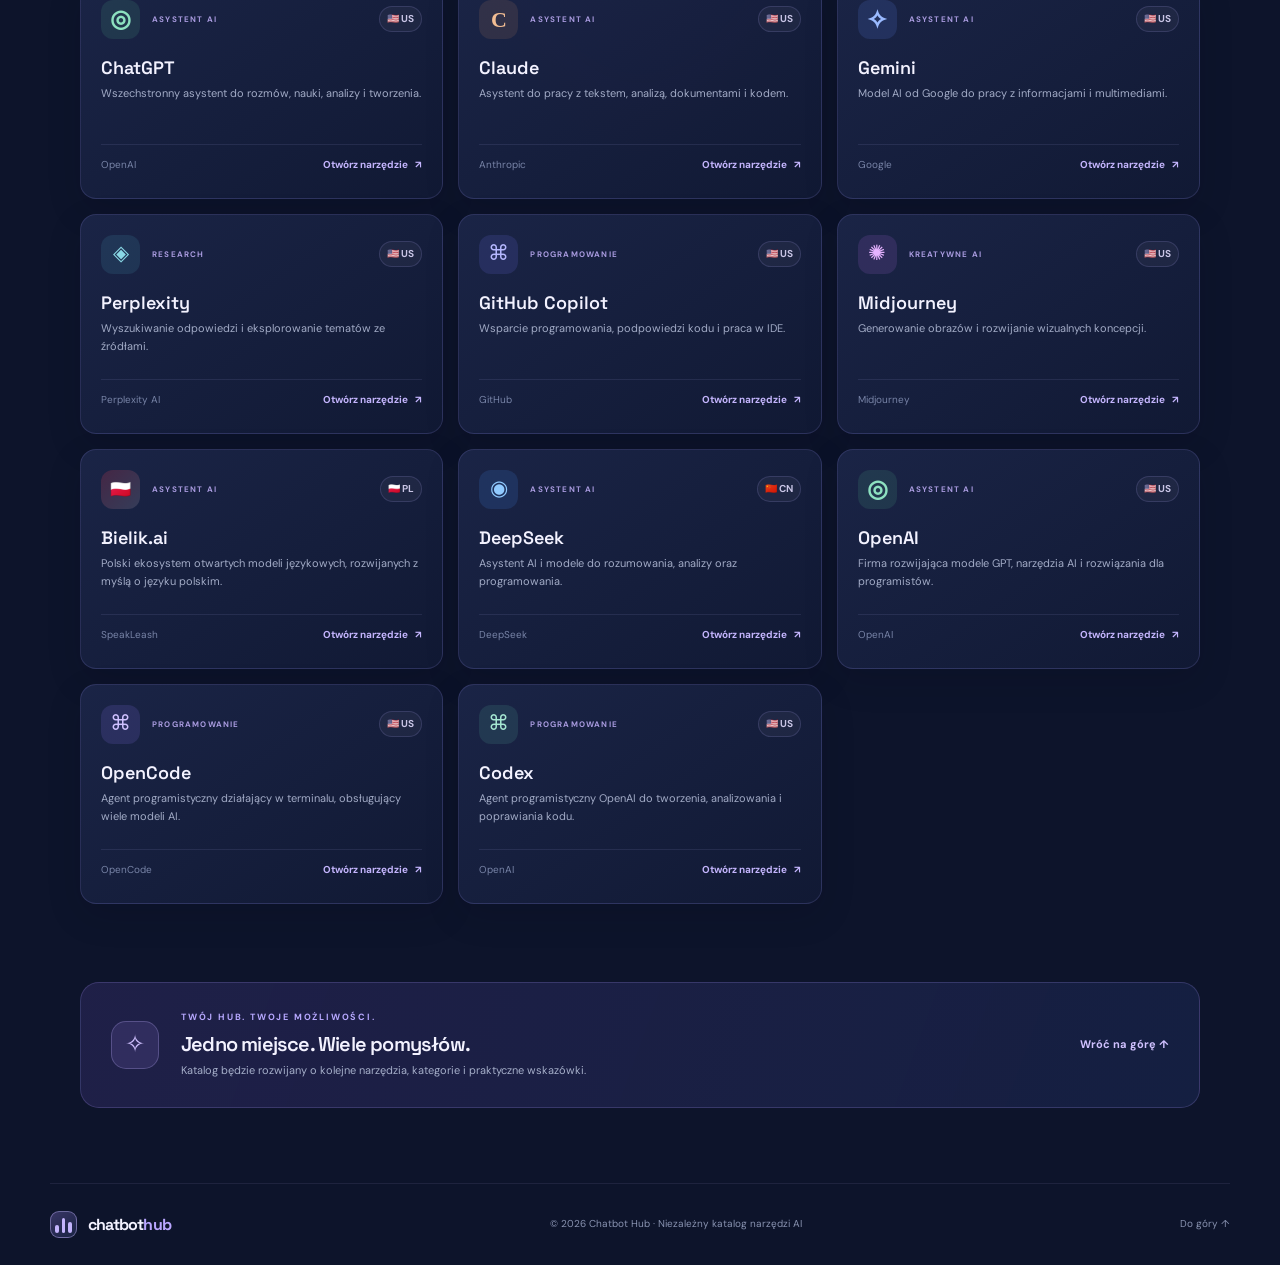
==== commit 1dfd31ed: "patching files patching files index.html, styles.css and multilingual-mini-ai-chatbot" ====
--- a/index.html
+++ b/index.html
@@ -50,6 +50,19 @@
         <input id="search" type="search" placeholder="Wyszukaj chatbot lub kategorię..." aria-label="Wyszukaj chatbot lub kategorię..." autocomplete="off">
         <button class="search-submit" type="submit" aria-label="Szukaj">Enter</button>
       </form>
+      <section class="mini-chat" aria-labelledby="chat-title">
+        <div class="chat-heading"><div><div class="section-kicker" data-i18n="chatKicker">CHATBOT HUB AI</div><h2 id="chat-title" data-i18n="chatTitle">Zapytaj AI</h2><p data-i18n="chatIntro">Wybierz model, zadaj pytanie, dodaj plik lub nagraj głos.</p></div><span class="chat-status"><i></i> <span data-i18n="chatStatus">Mini chat</span></span></div>
+        <label class="model-label" for="ai-provider" data-i18n="modelLabel">Model AI</label>
+        <div class="chat-controls"><select id="ai-provider" aria-label="Model AI"><option value="openai">🇺🇸 ChatGPT / OpenAI</option><option value="anthropic">🇺🇸 Claude</option><option value="google">🇺🇸 Gemini</option><option value="deepseek">🇨🇳 DeepSeek</option><option value="bielik">🇵🇱 Bielik.ai</option></select><input id="chat-question" type="text" data-i18n-placeholder="chatQuestionPlaceholder" placeholder="Wpisz pytanie do wybranego modelu..." maxlength="12000"><button id="send-chat" type="button" data-i18n="sendChat">Wyślij ↗</button></div>
+        <div class="upload-grid">
+          <label class="upload-box" for="chat-files"><span class="upload-symbol">＋</span><strong data-i18n="uploadTitle">Dodaj pliki</strong><small data-i18n="uploadHint">Przeciągnij tutaj lub wybierz z komputera</small><input id="chat-files" type="file" multiple accept=".bmp,.jpg,.jpeg,.png,.txt,.doc,.docx,.gif,.xls,.xlsx,.ppt,.pptx,.mp3,.mp4,.ogg"><small class="file-limit" data-i18n="fileLimit">file max: 10MB</small></label>
+          <div class="upload-box voice-box"><span class="upload-symbol">🎙</span><strong data-i18n="voiceTitle">Nagranie głosowe</strong><small id="recording-status" data-i18n="recordReady">Maksymalnie 60 sekund</small><div class="voice-actions"><button id="record-start" type="button" data-i18n="recordStart">● Nagraj</button><button id="record-stop" type="button" disabled data-i18n="recordStop">■ Zakończ</button></div><small id="record-time">00:00 / 01:00</small></div>
+        </div>
+        <div id="selected-files" class="selected-files" aria-live="polite"></div>
+        <div id="chat-error" class="chat-error" role="alert" hidden></div>
+        <div id="chat-response" class="chat-response" aria-live="polite"><div class="response-placeholder" data-i18n="responsePlaceholder">Odpowiedź wybranego modelu pojawi się tutaj.</div></div>
+        <p class="privacy-note" data-i18n="privacyNote">Pliki są przesyłane do skonfigurowanego serwera AI. Nie umieszczaj tu haseł ani poufnych danych.</p>
+      </section>
       <div class="hero-meta"><span>✦</span> <span data-i18n="heroMeta">Odkrywaj. Ucz się. Twórz.</span></div>
     </section>
 
@@ -73,57 +86,57 @@
       </div>
       <div class="tools-grid" id="tools-grid">
         <article class="tool-card" data-category="assistants research creative">
-          <div class="tool-top"><div class="tool-logo chatgpt">✳</div><span class="tool-type" data-i18n="typeAssistant">ASYSTENT AI</span></div>
+          <div class="tool-top"><div class="tool-logo chatgpt">◎</div><span class="tool-type" data-i18n="typeAssistant">ASYSTENT AI</span><span class="country-tag" title="Country of origin / kraj pochodzenia">🇺🇸 US</span></div>
           <h3>ChatGPT</h3><p data-i18n="chatgptDesc">Wszechstronny asystent do rozmów, nauki, analizy i tworzenia.</p>
           <div class="tool-bottom"><span class="tool-note">OpenAI</span><a href="https://chatgpt.com/" target="_blank" rel="noopener noreferrer"><span data-i18n="openTool">Otwórz narzędzie</span> <b>↗</b></a></div>
         </article>
         <article class="tool-card" data-category="assistants research creative coding">
-          <div class="tool-top"><div class="tool-logo claude">✳</div><span class="tool-type" data-i18n="typeAssistant">ASYSTENT AI</span></div>
+          <div class="tool-top"><div class="tool-logo claude">C</div><span class="tool-type" data-i18n="typeAssistant">ASYSTENT AI</span><span class="country-tag" title="Country of origin / kraj pochodzenia">🇺🇸 US</span></div>
           <h3>Claude</h3><p data-i18n="claudeDesc">Asystent do pracy z tekstem, analizą, dokumentami i kodem.</p>
           <div class="tool-bottom"><span class="tool-note">Anthropic</span><a href="https://claude.ai/" target="_blank" rel="noopener noreferrer"><span data-i18n="openTool">Otwórz narzędzie</span> <b>↗</b></a></div>
         </article>
         <article class="tool-card" data-category="assistants research creative">
-          <div class="tool-top"><div class="tool-logo gemini">✦</div><span class="tool-type" data-i18n="typeAssistant">ASYSTENT AI</span></div>
+          <div class="tool-top"><div class="tool-logo gemini">✧</div><span class="tool-type" data-i18n="typeAssistant">ASYSTENT AI</span><span class="country-tag" title="Country of origin / kraj pochodzenia">🇺🇸 US</span></div>
           <h3>Gemini</h3><p data-i18n="geminiDesc">Model AI od Google do pracy z informacjami i multimediami.</p>
           <div class="tool-bottom"><span class="tool-note">Google</span><a href="https://gemini.google.com/" target="_blank" rel="noopener noreferrer"><span data-i18n="openTool">Otwórz narzędzie</span> <b>↗</b></a></div>
         </article>
         <article class="tool-card" data-category="research assistants">
-          <div class="tool-top"><div class="tool-logo perplexity">◈</div><span class="tool-type">RESEARCH</span></div>
+          <div class="tool-top"><div class="tool-logo perplexity">◈</div><span class="tool-type">RESEARCH</span><span class="country-tag" title="Country of origin / kraj pochodzenia">🇺🇸 US</span></div>
           <h3>Perplexity</h3><p data-i18n="perplexityDesc">Wyszukiwanie odpowiedzi i eksplorowanie tematów ze źródłami.</p>
           <div class="tool-bottom"><span class="tool-note">Perplexity AI</span><a href="https://www.perplexity.ai/" target="_blank" rel="noopener noreferrer"><span data-i18n="openTool">Otwórz narzędzie</span> <b>↗</b></a></div>
         </article>
         <article class="tool-card" data-category="coding assistants">
-          <div class="tool-top"><div class="tool-logo copilot">⌘</div><span class="tool-type" data-i18n="typeCoding">PROGRAMOWANIE</span></div>
+          <div class="tool-top"><div class="tool-logo copilot">⌘</div><span class="tool-type" data-i18n="typeCoding">PROGRAMOWANIE</span><span class="country-tag" title="Country of origin / kraj pochodzenia">🇺🇸 US</span></div>
           <h3>GitHub Copilot</h3><p data-i18n="copilotDesc">Wsparcie programowania, podpowiedzi kodu i praca w IDE.</p>
           <div class="tool-bottom"><span class="tool-note">GitHub</span><a href="https://github.com/features/copilot" target="_blank" rel="noopener noreferrer"><span data-i18n="openTool">Otwórz narzędzie</span> <b>↗</b></a></div>
         </article>
         <article class="tool-card" data-category="creative">
-          <div class="tool-top"><div class="tool-logo midjourney">✺</div><span class="tool-type" data-i18n="typeCreative">KREATYWNE AI</span></div>
+          <div class="tool-top"><div class="tool-logo midjourney">✺</div><span class="tool-type" data-i18n="typeCreative">KREATYWNE AI</span><span class="country-tag" title="Country of origin / kraj pochodzenia">🇺🇸 US</span></div>
           <h3>Midjourney</h3><p data-i18n="midjourneyDesc">Generowanie obrazów i rozwijanie wizualnych koncepcji.</p>
           <div class="tool-bottom"><span class="tool-note">Midjourney</span><a href="https://www.midjourney.com/" target="_blank" rel="noopener noreferrer"><span data-i18n="openTool">Otwórz narzędzie</span> <b>↗</b></a></div>
         </article>
         <article class="tool-card" data-category="assistants research">
-          <div class="tool-top"><div class="tool-logo bielik">🇵🇱</div><span class="tool-type" data-i18n="typeAssistant">ASYSTENT AI</span></div>
+          <div class="tool-top"><div class="tool-logo bielik">🇵🇱</div><span class="tool-type" data-i18n="typeAssistant">ASYSTENT AI</span><span class="country-tag" title="Country of origin / kraj pochodzenia">🇵🇱 PL</span></div>
           <h3>Bielik.ai</h3><p data-i18n="bielikDesc">Polski ekosystem otwartych modeli językowych, rozwijanych z myślą o języku polskim.</p>
           <div class="tool-bottom"><span class="tool-note">SpeakLeash</span><a href="https://www.bielik.ai/" target="_blank" rel="noopener noreferrer"><span data-i18n="openTool">Otwórz narzędzie</span> <b>↗</b></a></div>
         </article>
         <article class="tool-card" data-category="assistants research coding">
-          <div class="tool-top"><div class="tool-logo deepseek">◉</div><span class="tool-type" data-i18n="typeAssistant">ASYSTENT AI</span></div>
+          <div class="tool-top"><div class="tool-logo deepseek">◉</div><span class="tool-type" data-i18n="typeAssistant">ASYSTENT AI</span><span class="country-tag" title="Country of origin / kraj pochodzenia">🇨🇳 CN</span></div>
           <h3>DeepSeek</h3><p data-i18n="deepseekDesc">Asystent AI i modele do rozumowania, analizy oraz programowania.</p>
           <div class="tool-bottom"><span class="tool-note">DeepSeek</span><a href="https://chat.deepseek.com/" target="_blank" rel="noopener noreferrer"><span data-i18n="openTool">Otwórz narzędzie</span> <b>↗</b></a></div>
         </article>
         <article class="tool-card" data-category="assistants coding research">
-          <div class="tool-top"><div class="tool-logo openai">✳</div><span class="tool-type" data-i18n="typeAssistant">ASYSTENT AI</span></div>
+          <div class="tool-top"><div class="tool-logo openai">◎</div><span class="tool-type" data-i18n="typeAssistant">ASYSTENT AI</span><span class="country-tag" title="Country of origin / kraj pochodzenia">🇺🇸 US</span></div>
           <h3>OpenAI</h3><p data-i18n="openaiDesc">Firma rozwijająca modele GPT, narzędzia AI i rozwiązania dla programistów.</p>
           <div class="tool-bottom"><span class="tool-note">OpenAI</span><a href="https://openai.com/" target="_blank" rel="noopener noreferrer"><span data-i18n="openTool">Otwórz narzędzie</span> <b>↗</b></a></div>
         </article>
         <article class="tool-card" data-category="coding assistants">
-          <div class="tool-top"><div class="tool-logo opencode">⌘</div><span class="tool-type" data-i18n="typeCoding">PROGRAMOWANIE</span></div>
+          <div class="tool-top"><div class="tool-logo opencode">⌘</div><span class="tool-type" data-i18n="typeCoding">PROGRAMOWANIE</span><span class="country-tag" title="Country of origin / kraj pochodzenia">🇺🇸 US</span></div>
           <h3>OpenCode</h3><p data-i18n="opencodeDesc">Agent programistyczny działający w terminalu, obsługujący wiele modeli AI.</p>
           <div class="tool-bottom"><span class="tool-note">OpenCode</span><a href="https://opencode.ai/" target="_blank" rel="noopener noreferrer"><span data-i18n="openTool">Otwórz narzędzie</span> <b>↗</b></a></div>
         </article>
         <article class="tool-card" data-category="coding assistants">
-          <div class="tool-top"><div class="tool-logo codex">⌘</div><span class="tool-type" data-i18n="typeCoding">PROGRAMOWANIE</span></div>
+          <div class="tool-top"><div class="tool-logo codex">⌘</div><span class="tool-type" data-i18n="typeCoding">PROGRAMOWANIE</span><span class="country-tag" title="Country of origin / kraj pochodzenia">🇺🇸 US</span></div>
           <h3>Codex</h3><p data-i18n="codexDesc">Agent programistyczny OpenAI do tworzenia, analizowania i poprawiania kodu.</p>
           <div class="tool-bottom"><span class="tool-note">OpenAI</span><a href="https://openai.com/codex/" target="_blank" rel="noopener noreferrer"><span data-i18n="openTool">Otwórz narzędzie</span> <b>↗</b></a></div>
         </article>
@@ -152,42 +165,42 @@
         eyebrow:"TWOJE CENTRUM SZTUCZNEJ INTELIGENCJI",heroTitle:"Wszystkie możliwości AI.<br><span>w jednym miejscu.</span>",heroCopy:"Odkrywaj chatboty, porównuj możliwości i wybieraj narzędzia, które najlepiej pasują do Twoich pomysłów.",searchPlaceholder:"Wyszukaj chatbot lub kategorię...",heroMeta:"Odkrywaj. Ucz się. Twórz.",
         categoryKicker:"NAWIGUJ PO ŚWIECIE AI",categoryTitle:"Odkryj według kategorii",categoryHint:"Wybierz obszar, który Cię interesuje",catAssistants:"Asystenci AI",catAssistantsDesc:"Rozmowa i codzienna pomoc",catCoding:"Programowanie",catCodingDesc:"Kod, debugowanie i nauka",catResearch:"Research",catResearchDesc:"Wiedza i wyszukiwanie",catCreative:"Kreatywne AI",catCreativeDesc:"Pomysły i tworzenie",
         toolsKicker:"WYBRANE NARZĘDZIA",toolsTitle:"Popularne chatboty",catalogLabel:"Katalog startowy",typeAssistant:"ASYSTENT AI",typeCoding:"PROGRAMOWANIE",typeCreative:"KREATYWNE AI",chatgptDesc:"Wszechstronny asystent do rozmów, nauki, analizy i tworzenia.",claudeDesc:"Asystent do pracy z tekstem, analizą, dokumentami i kodem.",geminiDesc:"Model AI od Google do pracy z informacjami i multimediami.",perplexityDesc:"Wyszukiwanie odpowiedzi i eksplorowanie tematów ze źródłami.",copilotDesc:"Wsparcie programowania, podpowiedzi kodu i praca w IDE.",midjourneyDesc:"Generowanie obrazów i rozwijanie wizualnych koncepcji.",bielikDesc:"Polski ekosystem otwartych modeli językowych, rozwijanych z myślą o języku polskim.",deepseekDesc:"Asystent AI i modele do rozumowania, analizy oraz programowania.",openaiDesc:"Firma rozwijająca modele GPT, narzędzia AI i rozwiązania dla programistów.",opencodeDesc:"Agent programistyczny działający w terminalu, obsługujący wiele modeli AI.",codexDesc:"Agent programistyczny OpenAI do tworzenia, analizowania i poprawiania kodu.",
-        openTool:"Otwórz narzędzie",emptyState:"Nie znaleziono narzędzi. Spróbuj innej frazy.",bannerKicker:"TWÓJ HUB. TWOJE MOŻLIWOŚCI.",bannerTitle:"Jedno miejsce. Wiele pomysłów.",bannerCopy:"Katalog będzie rozwijany o kolejne narzędzia, kategorie i praktyczne wskazówki.",backTop:"Wróć na górę ↑",footerCopy:"© 2026 Chatbot Hub · Niezależny katalog narzędzi AI",footerTop:"Do góry ↑",searchLabel:"Wyszukaj chatbot lub kategorię..."
+        chatTitle:'Zapytaj AI',chatIntro:'Wybierz model, zadaj pytanie, dodaj plik lub nagraj głos.',modelLabel:'Model AI',chatQuestionPlaceholder:'Wpisz pytanie do wybranego modelu...',sendChat:'Wyślij ↗',uploadTitle:'Dodaj pliki',uploadHint:'Przeciągnij tutaj lub wybierz z komputera',voiceTitle:'Nagranie głosowe',recordReady:'Maksymalnie 60 sekund',recordStart:'● Nagraj',recordStop:'■ Zakończ',responsePlaceholder:'Odpowiedź wybranego modelu pojawi się tutaj.',privacyNote:'Pliki są przesyłane do skonfigurowanego serwera AI. Nie umieszczaj tu haseł ani poufnych danych.',chatKicker:'CHATBOT HUB AI',chatStatus:'Mini chat',fileLimit:'file max: 10MB',chatSending:"Wysyłanie…",chatAnalyzing:"Model analizuje Twoje pytanie i załączniki…",chatNeedInput:"Wpisz pytanie, dodaj plik lub nagraj wiadomość.",chatFileError:"Plik {name} jest za duży lub ma nieobsługiwany format. Limit: 10 MB na plik.",chatRecording:"Nagrywanie…",chatRecordingReady:"Nagranie gotowe — zostanie wysłane z pytaniem.",chatMicError:"Nie udało się uruchomić mikrofonu.",chatNoAnswer:"Model nie zwrócił odpowiedzi.",chatConnectionError:"Nie można połączyć się z backendem. Uruchom serwer API i ustaw adres API w konfiguracji wdrożenia.",chatServerError:"Serwer nie mógł przetworzyć zapytania.",openTool:"Otwórz narzędzie",emptyState:"Nie znaleziono narzędzi. Spróbuj innej frazy.",bannerKicker:"TWÓJ HUB. TWOJE MOŻLIWOŚCI.",bannerTitle:"Jedno miejsce. Wiele pomysłów.",bannerCopy:"Katalog będzie rozwijany o kolejne narzędzia, kategorie i praktyczne wskazówki.",backTop:"Wróć na górę ↑",footerCopy:"© 2026 Chatbot Hub · Niezależny katalog narzędzi AI",footerTop:"Do góry ↑",searchLabel:"Wyszukaj chatbot lub kategorię..."
       },
       en: {
         pageTitle:"Chatbot Hub — Your AI Center",navDiscover:"Discover",navCategories:"Categories",navFeatured:"Featured",topCta:"Explore tools",languageLabel:"Choose language",
         eyebrow:"YOUR ARTIFICIAL INTELLIGENCE HUB",heroTitle:"All the possibilities of AI.<br><span>in one place.</span>",heroCopy:"Discover chatbots, compare their capabilities, and choose the tools that best fit your ideas.",searchPlaceholder:"Search for a chatbot or category...",heroMeta:"Discover. Learn. Create.",
         categoryKicker:"EXPLORE THE WORLD OF AI",categoryTitle:"Explore by category",categoryHint:"Choose an area that interests you",catAssistants:"AI Assistants",catAssistantsDesc:"Conversation and everyday help",catCoding:"Programming",catCodingDesc:"Code, debugging and learning",catResearch:"Research",catResearchDesc:"Knowledge and search",catCreative:"Creative AI",catCreativeDesc:"Ideas and creation",
         toolsKicker:"SELECTED TOOLS",toolsTitle:"Popular chatbots",catalogLabel:"Starter catalog",typeAssistant:"AI ASSISTANT",typeCoding:"PROGRAMMING",typeCreative:"CREATIVE AI",chatgptDesc:"A versatile assistant for conversation, learning, analysis and creation.",claudeDesc:"An assistant for working with text, analysis, documents and code.",geminiDesc:"Google's AI model for working with information and multimedia.",perplexityDesc:"Find answers and explore topics with cited sources.",copilotDesc:"Programming support, code suggestions and help inside your IDE.",midjourneyDesc:"Generate images and develop visual concepts.",bielikDesc:"An open Polish language-model ecosystem designed with the Polish language in mind.",deepseekDesc:"AI assistant and models for reasoning, analysis and coding.",openaiDesc:"The company behind GPT models, AI tools and developer solutions.",opencodeDesc:"A terminal-based coding agent that works with many AI models.",codexDesc:"OpenAI coding agent for building, analyzing and improving code.",
-        openTool:"Open tool",emptyState:"No tools found. Try a different search.",bannerKicker:"YOUR HUB. YOUR POSSIBILITIES.",bannerTitle:"One place. Many ideas.",bannerCopy:"The catalog will grow with more tools, categories and practical tips.",backTop:"Back to top ↑",footerCopy:"© 2026 Chatbot Hub · Independent AI tools directory",footerTop:"Top ↑",searchLabel:"Search for a chatbot or category..."
+        chatTitle:'Ask AI',chatIntro:'Choose a model, ask a question, attach a file or record your voice.',modelLabel:'AI model',chatQuestionPlaceholder:'Ask the selected model a question...',sendChat:'Send ↗',uploadTitle:'Add files',uploadHint:'Drop files here or browse your computer',voiceTitle:'Voice recording',recordReady:'Up to 60 seconds',recordStart:'● Record',recordStop:'■ Stop',responsePlaceholder:'The selected model’s answer will appear here.',privacyNote:'Files are sent to the configured AI server. Do not include passwords or confidential data.',chatKicker:'CHATBOT HUB AI',chatStatus:'Mini chat',fileLimit:'file max: 10MB',chatSending:"Sending…",chatAnalyzing:"The model is analyzing your question and attachments…",chatNeedInput:"Enter a question, attach a file, or record a message.",chatFileError:"File {name} is too large or has an unsupported format. Limit: 10 MB per file.",chatRecording:"Recording…",chatRecordingReady:"Recording ready — it will be sent with your question.",chatMicError:"Could not start the microphone.",chatNoAnswer:"The model did not return an answer.",chatConnectionError:"Cannot connect to the backend. Start the API server and configure its URL.",chatServerError:"The server could not process the request.",openTool:"Open tool",emptyState:"No tools found. Try a different search.",bannerKicker:"YOUR HUB. YOUR POSSIBILITIES.",bannerTitle:"One place. Many ideas.",bannerCopy:"The catalog will grow with more tools, categories and practical tips.",backTop:"Back to top ↑",footerCopy:"© 2026 Chatbot Hub · Independent AI tools directory",footerTop:"Top ↑",searchLabel:"Search for a chatbot or category..."
       },
       es: {
         pageTitle:"Chatbot Hub — Tu centro de IA",navDiscover:"Descubrir",navCategories:"Categorías",navFeatured:"Destacados",topCta:"Explorar herramientas",languageLabel:"Elegir idioma",
         eyebrow:"TU CENTRO DE INTELIGENCIA ARTIFICIAL",heroTitle:"Todas las posibilidades de la IA.<br><span>en un solo lugar.</span>",heroCopy:"Descubre chatbots, compara sus capacidades y elige las herramientas que mejor se adapten a tus ideas.",searchPlaceholder:"Buscar un chatbot o una categoría...",heroMeta:"Descubre. Aprende. Crea.",
         categoryKicker:"EXPLORA EL MUNDO DE LA IA",categoryTitle:"Explora por categoría",categoryHint:"Elige el área que te interesa",catAssistants:"Asistentes de IA",catAssistantsDesc:"Conversación y ayuda diaria",catCoding:"Programación",catCodingDesc:"Código, depuración y aprendizaje",catResearch:"Investigación",catResearchDesc:"Conocimiento y búsqueda",catCreative:"IA creativa",catCreativeDesc:"Ideas y creación",
         toolsKicker:"HERRAMIENTAS SELECCIONADAS",toolsTitle:"Chatbots populares",catalogLabel:"Catálogo inicial",typeAssistant:"ASISTENTE DE IA",typeCoding:"PROGRAMACIÓN",typeCreative:"IA CREATIVA",chatgptDesc:"Un asistente versátil para conversar, aprender, analizar y crear.",claudeDesc:"Un asistente para trabajar con textos, análisis, documentos y código.",geminiDesc:"El modelo de IA de Google para trabajar con información y contenido multimedia.",perplexityDesc:"Encuentra respuestas y explora temas con fuentes citadas.",copilotDesc:"Ayuda para programar, sugerencias de código y asistencia en tu IDE.",midjourneyDesc:"Genera imágenes y desarrolla conceptos visuales.",bielikDesc:"Ecosistema polaco de modelos de lenguaje abiertos, diseñado para el idioma polaco.",deepseekDesc:"Asistente de IA y modelos para razonamiento, análisis y programación.",openaiDesc:"La empresa que desarrolla los modelos GPT, herramientas de IA y soluciones para desarrolladores.",opencodeDesc:"Agente de programación en terminal compatible con muchos modelos de IA.",codexDesc:"Agente de programación de OpenAI para crear, analizar y mejorar código.",
-        openTool:"Abrir herramienta",emptyState:"No se encontraron herramientas. Prueba otra búsqueda.",bannerKicker:"TU HUB. TUS POSIBILIDADES.",bannerTitle:"Un lugar. Muchas ideas.",bannerCopy:"El catálogo crecerá con más herramientas, categorías y consejos prácticos.",backTop:"Volver arriba ↑",footerCopy:"© 2026 Chatbot Hub · Directorio independiente de herramientas de IA",footerTop:"Arriba ↑",searchLabel:"Buscar un chatbot o una categoría..."
+        chatTitle:'Pregunta a la IA',chatIntro:'Elige un modelo, haz una pregunta, adjunta un archivo o graba tu voz.',modelLabel:'Modelo de IA',chatQuestionPlaceholder:'Escribe una pregunta para el modelo seleccionado...',sendChat:'Enviar ↗',uploadTitle:'Añadir archivos',uploadHint:'Arrastra archivos aquí o selecciónalos en tu equipo',voiceTitle:'Grabación de voz',recordReady:'Máximo 60 segundos',recordStart:'● Grabar',recordStop:'■ Detener',responsePlaceholder:'La respuesta del modelo aparecerá aquí.',privacyNote:'Los archivos se envían al servidor de IA configurado. No incluyas contraseñas ni datos confidenciales.',chatKicker:'CHATBOT HUB AI',chatStatus:'Mini chat',fileLimit:'file max: 10MB',chatSending:"Enviando…",chatAnalyzing:"El modelo está analizando tu pregunta y los archivos adjuntos…",chatNeedInput:"Escribe una pregunta, adjunta un archivo o graba un mensaje.",chatFileError:"El archivo {name} es demasiado grande o tiene un formato no compatible. Límite: 10 MB por archivo.",chatRecording:"Grabando…",chatRecordingReady:"Grabación lista: se enviará con tu pregunta.",chatMicError:"No se pudo iniciar el micrófono.",chatNoAnswer:"El modelo no devolvió ninguna respuesta.",chatConnectionError:"No se puede conectar con el servidor. Inicia la API y configura su dirección.",chatServerError:"El servidor no pudo procesar la solicitud.",openTool:"Abrir herramienta",emptyState:"No se encontraron herramientas. Prueba otra búsqueda.",bannerKicker:"TU HUB. TUS POSIBILIDADES.",bannerTitle:"Un lugar. Muchas ideas.",bannerCopy:"El catálogo crecerá con más herramientas, categorías y consejos prácticos.",backTop:"Volver arriba ↑",footerCopy:"© 2026 Chatbot Hub · Directorio independiente de herramientas de IA",footerTop:"Arriba ↑",searchLabel:"Buscar un chatbot o una categoría..."
       },
       fr: {
         pageTitle:"Chatbot Hub — Votre centre IA",navDiscover:"Découvrir",navCategories:"Catégories",navFeatured:"À la une",topCta:"Explorer les outils",languageLabel:"Choisir la langue",
         eyebrow:"VOTRE CENTRE D’INTELLIGENCE ARTIFICIELLE",heroTitle:"Toutes les possibilités de l’IA.<br><span>au même endroit.</span>",heroCopy:"Découvrez des chatbots, comparez leurs capacités et choisissez les outils qui correspondent le mieux à vos idées.",searchPlaceholder:"Rechercher un chatbot ou une catégorie...",heroMeta:"Découvrez. Apprenez. Créez.",
         categoryKicker:"EXPLOREZ LE MONDE DE L’IA",categoryTitle:"Découvrir par catégorie",categoryHint:"Choisissez un domaine qui vous intéresse",catAssistants:"Assistants IA",catAssistantsDesc:"Conversation et aide au quotidien",catCoding:"Programmation",catCodingDesc:"Code, débogage et apprentissage",catResearch:"Recherche",catResearchDesc:"Connaissances et recherche",catCreative:"IA créative",catCreativeDesc:"Idées et création",
         toolsKicker:"OUTILS SÉLECTIONNÉS",toolsTitle:"Chatbots populaires",catalogLabel:"Catalogue de départ",typeAssistant:"ASSISTANT IA",typeCoding:"PROGRAMMATION",typeCreative:"IA CRÉATIVE",chatgptDesc:"Un assistant polyvalent pour discuter, apprendre, analyser et créer.",claudeDesc:"Un assistant pour travailler sur des textes, des analyses, des documents et du code.",geminiDesc:"Le modèle IA de Google pour travailler avec des informations et des contenus multimédias.",perplexityDesc:"Trouvez des réponses et explorez des sujets avec des sources citées.",copilotDesc:"Aide à la programmation, suggestions de code et assistance dans votre IDE.",midjourneyDesc:"Générez des images et développez des concepts visuels.",bielikDesc:"Écosystème polonais de modèles linguistiques ouverts, conçu pour la langue polonaise.",deepseekDesc:"Assistant IA et modèles pour le raisonnement, l’analyse et la programmation.",openaiDesc:"L’entreprise qui développe les modèles GPT, des outils IA et des solutions pour développeurs.",opencodeDesc:"Agent de programmation en terminal compatible avec de nombreux modèles IA.",codexDesc:"Agent de programmation OpenAI pour créer, analyser et améliorer du code.",
-        openTool:"Ouvrir l’outil",emptyState:"Aucun outil trouvé. Essayez une autre recherche.",bannerKicker:"VOTRE HUB. VOS POSSIBILITÉS.",bannerTitle:"Un endroit. Mille idées.",bannerCopy:"Le catalogue s’enrichira de nouveaux outils, catégories et conseils pratiques.",backTop:"Retour en haut ↑",footerCopy:"© 2026 Chatbot Hub · Annuaire indépendant des outils d’IA",footerTop:"Haut ↑",searchLabel:"Rechercher un chatbot ou une catégorie..."
+        chatTitle:'Demander à l’IA',chatIntro:'Choisissez un modèle, posez une question, joignez un fichier ou enregistrez votre voix.',modelLabel:'Modèle IA',chatQuestionPlaceholder:'Posez une question au modèle sélectionné...',sendChat:'Envoyer ↗',uploadTitle:'Ajouter des fichiers',uploadHint:'Déposez les fichiers ici ou parcourez votre ordinateur',voiceTitle:'Enregistrement vocal',recordReady:'60 secondes maximum',recordStart:'● Enregistrer',recordStop:'■ Arrêter',responsePlaceholder:'La réponse du modèle apparaîtra ici.',privacyNote:'Les fichiers sont envoyés au serveur IA configuré. N’incluez aucun mot de passe ni donnée confidentielle.',chatKicker:'CHATBOT HUB AI',chatStatus:'Mini chat',fileLimit:'file max: 10MB',chatSending:"Envoi…",chatAnalyzing:"Le modèle analyse votre question et les pièces jointes…",chatNeedInput:"Saisissez une question, joignez un fichier ou enregistrez un message.",chatFileError:"Le fichier {name} est trop volumineux ou son format n’est pas pris en charge. Limite : 10 Mo par fichier.",chatRecording:"Enregistrement…",chatRecordingReady:"Enregistrement prêt — il sera envoyé avec votre question.",chatMicError:"Impossible de démarrer le microphone.",chatNoAnswer:"Le modèle n’a renvoyé aucune réponse.",chatConnectionError:"Connexion au serveur impossible. Démarrez l’API et configurez son adresse.",chatServerError:"Le serveur n’a pas pu traiter la demande.",openTool:"Ouvrir l’outil",emptyState:"Aucun outil trouvé. Essayez une autre recherche.",bannerKicker:"VOTRE HUB. VOS POSSIBILITÉS.",bannerTitle:"Un endroit. Mille idées.",bannerCopy:"Le catalogue s’enrichira de nouveaux outils, catégories et conseils pratiques.",backTop:"Retour en haut ↑",footerCopy:"© 2026 Chatbot Hub · Annuaire indépendant des outils d’IA",footerTop:"Haut ↑",searchLabel:"Rechercher un chatbot ou une catégorie..."
       },
       de: {
         pageTitle:"Chatbot Hub — Dein KI-Zentrum",navDiscover:"Entdecken",navCategories:"Kategorien",navFeatured:"Empfehlungen",topCta:"Tools entdecken",languageLabel:"Sprache auswählen",
         eyebrow:"DEIN ZENTRUM FÜR KÜNSTLICHE INTELLIGENZ",heroTitle:"Alle Möglichkeiten der KI.<br><span>an einem Ort.</span>",heroCopy:"Entdecke Chatbots, vergleiche ihre Funktionen und wähle die Tools, die am besten zu deinen Ideen passen.",searchPlaceholder:"Chatbot oder Kategorie suchen...",heroMeta:"Entdecken. Lernen. Erschaffen.",
         categoryKicker:"ENTDECKE DIE WELT DER KI",categoryTitle:"Nach Kategorie entdecken",categoryHint:"Wähle einen Bereich, der dich interessiert",catAssistants:"KI-Assistenten",catAssistantsDesc:"Gespräche und Alltagshilfe",catCoding:"Programmierung",catCodingDesc:"Code, Fehlersuche und Lernen",catResearch:"Recherche",catResearchDesc:"Wissen und Suche",catCreative:"Kreative KI",catCreativeDesc:"Ideen und Gestaltung",
         toolsKicker:"AUSGEWÄHLTE TOOLS",toolsTitle:"Beliebte Chatbots",catalogLabel:"Startkatalog",typeAssistant:"KI-ASSISTENT",typeCoding:"PROGRAMMIERUNG",typeCreative:"KREATIVE KI",chatgptDesc:"Ein vielseitiger Assistent für Gespräche, Lernen, Analysen und Kreativität.",claudeDesc:"Ein Assistent für Texte, Analysen, Dokumente und Programmcode.",geminiDesc:"Googles KI-Modell für Informationen und Multimedia-Inhalte.",perplexityDesc:"Finde Antworten und erkunde Themen mit Quellenangaben.",copilotDesc:"Programmierhilfe, Code-Vorschläge und Unterstützung direkt in deiner IDE.",midjourneyDesc:"Erstelle Bilder und entwickle visuelle Konzepte.",bielikDesc:"Offenes polnisches Sprachmodell-Ökosystem mit besonderem Fokus auf die polnische Sprache.",deepseekDesc:"KI-Assistent und Modelle für logisches Denken, Analyse und Programmierung.",openaiDesc:"Das Unternehmen hinter GPT-Modellen, KI-Tools und Entwicklerlösungen.",opencodeDesc:"Terminalbasierter Programmieragent für die Arbeit mit vielen KI-Modellen.",codexDesc:"OpenAI-Programmieragent zum Erstellen, Analysieren und Verbessern von Code.",
-        openTool:"Tool öffnen",emptyState:"Keine Tools gefunden. Versuche eine andere Suche.",bannerKicker:"DEIN HUB. DEINE MÖGLICHKEITEN.",bannerTitle:"Ein Ort. Viele Ideen.",bannerCopy:"Der Katalog wird um weitere Tools, Kategorien und praktische Tipps erweitert.",backTop:"Nach oben ↑",footerCopy:"© 2026 Chatbot Hub · Unabhängiges Verzeichnis für KI-Tools",footerTop:"Nach oben ↑",searchLabel:"Chatbot oder Kategorie suchen..."
+        chatTitle:'KI fragen',chatIntro:'Wähle ein Modell, stelle eine Frage, füge eine Datei hinzu oder nimm deine Stimme auf.',modelLabel:'KI-Modell',chatQuestionPlaceholder:'Stelle dem ausgewählten Modell eine Frage...',sendChat:'Senden ↗',uploadTitle:'Dateien hinzufügen',uploadHint:'Dateien hier ablegen oder auf deinem Computer auswählen',voiceTitle:'Sprachaufnahme',recordReady:'Maximal 60 Sekunden',recordStart:'● Aufnehmen',recordStop:'■ Stoppen',responsePlaceholder:'Die Antwort des ausgewählten Modells erscheint hier.',privacyNote:'Dateien werden an den konfigurierten KI-Server gesendet. Keine Passwörter oder vertraulichen Daten eingeben.',chatKicker:'CHATBOT HUB AI',chatStatus:'Mini chat',fileLimit:'file max: 10MB',chatSending:"Wird gesendet…",chatAnalyzing:"Das Modell analysiert deine Frage und Anhänge…",chatNeedInput:"Gib eine Frage ein, füge eine Datei hinzu oder nimm eine Nachricht auf.",chatFileError:"Datei {name} ist zu groß oder hat ein nicht unterstütztes Format. Limit: 10 MB pro Datei.",chatRecording:"Aufnahme läuft…",chatRecordingReady:"Aufnahme bereit — sie wird mit deiner Frage gesendet.",chatMicError:"Das Mikrofon konnte nicht gestartet werden.",chatNoAnswer:"Das Modell hat keine Antwort zurückgegeben.",chatConnectionError:"Keine Verbindung zum Backend. Starte den API-Server und konfiguriere seine Adresse.",chatServerError:"Der Server konnte die Anfrage nicht verarbeiten.",openTool:"Tool öffnen",emptyState:"Keine Tools gefunden. Versuche eine andere Suche.",bannerKicker:"DEIN HUB. DEINE MÖGLICHKEITEN.",bannerTitle:"Ein Ort. Viele Ideen.",bannerCopy:"Der Katalog wird um weitere Tools, Kategorien und praktische Tipps erweitert.",backTop:"Nach oben ↑",footerCopy:"© 2026 Chatbot Hub · Unabhängiges Verzeichnis für KI-Tools",footerTop:"Nach oben ↑",searchLabel:"Chatbot oder Kategorie suchen..."
       },
       it: {
         pageTitle:"Chatbot Hub — Il tuo centro IA",navDiscover:"Scopri",navCategories:"Categorie",navFeatured:"In evidenza",topCta:"Esplora gli strumenti",languageLabel:"Scegli la lingua",
         eyebrow:"IL TUO CENTRO DI INTELLIGENZA ARTIFICIALE",heroTitle:"Tutte le possibilità dell’IA.<br><span>in un unico posto.</span>",heroCopy:"Scopri i chatbot, confronta le loro funzionalità e scegli gli strumenti più adatti alle tue idee.",searchPlaceholder:"Cerca un chatbot o una categoria...",heroMeta:"Scopri. Impara. Crea.",
         categoryKicker:"ESPLORA IL MONDO DELL’IA",categoryTitle:"Esplora per categoria",categoryHint:"Scegli l’area che ti interessa",catAssistants:"Assistenti IA",catAssistantsDesc:"Conversazione e aiuto quotidiano",catCoding:"Programmazione",catCodingDesc:"Codice, debug e apprendimento",catResearch:"Ricerca",catResearchDesc:"Conoscenza e ricerca",catCreative:"IA creativa",catCreativeDesc:"Idee e creazione",
         toolsKicker:"STRUMENTI SELEZIONATI",toolsTitle:"Chatbot popolari",catalogLabel:"Catalogo iniziale",typeAssistant:"ASSISTENTE IA",typeCoding:"PROGRAMMAZIONE",typeCreative:"IA CREATIVA",chatgptDesc:"Un assistente versatile per conversare, imparare, analizzare e creare.",claudeDesc:"Un assistente per lavorare con testi, analisi, documenti e codice.",geminiDesc:"Il modello IA di Google per lavorare con informazioni e contenuti multimediali.",perplexityDesc:"Trova risposte ed esplora argomenti con fonti citate.",copilotDesc:"Supporto alla programmazione, suggerimenti di codice e assistenza nel tuo IDE.",midjourneyDesc:"Genera immagini e sviluppa concept visivi.",bielikDesc:"Ecosistema polacco di modelli linguistici aperti, progettato per la lingua polacca.",deepseekDesc:"Assistente IA e modelli per ragionamento, analisi e programmazione.",openaiDesc:"L’azienda che sviluppa i modelli GPT, strumenti IA e soluzioni per sviluppatori.",opencodeDesc:"Agente di programmazione da terminale compatibile con molti modelli IA.",codexDesc:"Agente di programmazione OpenAI per creare, analizzare e migliorare codice.",
-        openTool:"Apri strumento",emptyState:"Nessuno strumento trovato. Prova un'altra ricerca.",bannerKicker:"IL TUO HUB. LE TUE POSSIBILITÀ.",bannerTitle:"Un luogo. Tante idee.",bannerCopy:"Il catalogo si arricchirà di nuovi strumenti, categorie e consigli pratici.",backTop:"Torna in alto ↑",footerCopy:"© 2026 Chatbot Hub · Elenco indipendente di strumenti IA",footerTop:"In alto ↑",searchLabel:"Cerca un chatbot o una categoria..."
+        chatTitle:'Chiedi all’IA',chatIntro:'Scegli un modello, fai una domanda, allega un file o registra la tua voce.',modelLabel:'Modello IA',chatQuestionPlaceholder:'Scrivi una domanda per il modello selezionato...',sendChat:'Invia ↗',uploadTitle:'Aggiungi file',uploadHint:'Trascina qui i file o selezionali dal computer',voiceTitle:'Registrazione vocale',recordReady:'Massimo 60 secondi',recordStart:'● Registra',recordStop:'■ Ferma',responsePlaceholder:'La risposta del modello apparirà qui.',privacyNote:'I file vengono inviati al server IA configurato. Non inserire password o dati riservati.',chatKicker:'CHATBOT HUB AI',chatStatus:'Mini chat',fileLimit:'file max: 10MB',chatSending:"Invio…",chatAnalyzing:"Il modello sta analizzando la domanda e gli allegati…",chatNeedInput:"Scrivi una domanda, allega un file o registra un messaggio.",chatFileError:"Il file {name} è troppo grande o ha un formato non supportato. Limite: 10 MB per file.",chatRecording:"Registrazione…",chatRecordingReady:"Registrazione pronta: verrà inviata con la domanda.",chatMicError:"Impossibile avviare il microfono.",chatNoAnswer:"Il modello non ha restituito una risposta.",chatConnectionError:"Impossibile connettersi al backend. Avvia il server API e configura il suo indirizzo.",chatServerError:"Il server non è riuscito a elaborare la richiesta.",openTool:"Apri strumento",emptyState:"Nessuno strumento trovato. Prova un'altra ricerca.",bannerKicker:"IL TUO HUB. LE TUE POSSIBILITÀ.",bannerTitle:"Un luogo. Tante idee.",bannerCopy:"Il catalogo si arricchirà di nuovi strumenti, categorie e consigli pratici.",backTop:"Torna in alto ↑",footerCopy:"© 2026 Chatbot Hub · Elenco indipendente di strumenti IA",footerTop:"In alto ↑",searchLabel:"Cerca un chatbot o una categoria..."
       }
     };
 
@@ -206,6 +219,8 @@
         if (translated) element.innerHTML = translated;
       });
       searchInput.placeholder = dictionary.searchPlaceholder;
+      document.querySelectorAll("[data-i18n-placeholder]").forEach(element => { const value = dictionary[element.dataset.i18nPlaceholder]; if (value) element.placeholder = value; });
+      const provider = document.getElementById("ai-provider"); if (provider) provider.setAttribute("aria-label", dictionary.modelLabel || "AI model");
       searchInput.setAttribute("aria-label", dictionary.searchLabel);
       languageSelect.value = language;
       try { localStorage.setItem("chatbotHubLanguage", language); } catch (error) { /* Storage may be disabled. */ }
@@ -256,6 +271,64 @@
       }
     });
 
+
+    // Mini-chat: API keys remain on the backend, never in this public page.
+    const chatFiles = document.getElementById('chat-files');
+    const chatQuestion = document.getElementById('chat-question');
+    const chatResponse = document.getElementById('chat-response');
+    const chatError = document.getElementById('chat-error');
+    const sendChat = document.getElementById('send-chat');
+    const selectedFiles = document.getElementById('selected-files');
+    const allowedExtensions = ['bmp','jpg','jpeg','png','txt','doc','docx','gif','xls','xlsx','ppt','pptx','mp3','mp4','ogg'];
+    let audioBlob = null, recorder = null, recordTimer = null, recordSeconds = 0, mediaStream = null;
+    function showChatError(message) { chatError.textContent = message; chatError.hidden = false; }
+    function updateFileList() {
+      selectedFiles.textContent = [...chatFiles.files].map(file => `${file.name} (${(file.size/1024/1024).toFixed(2)} MB)`).join(' · ');
+    }
+    chatFiles.addEventListener('change', () => {
+      chatError.hidden = true;
+      const files = [...chatFiles.files];
+      const invalid = files.find(file => file.size > 10*1024*1024 || !allowedExtensions.includes(file.name.split('.').pop().toLowerCase()));
+      if (invalid) { chatFiles.value = ''; updateFileList(); showChatError((translations[languageSelect.value] || translations.pl).chatFileError.replace('{name}', invalid.name)); return; }
+      updateFileList();
+    });
+    document.getElementById('record-start').addEventListener('click', async () => {
+      try {
+        if (!navigator.mediaDevices?.getUserMedia || !window.MediaRecorder) throw new Error('Ta przeglądarka nie obsługuje nagrywania. Użyj aktualnego Chrome lub Edge przez HTTPS.');
+        mediaStream = await navigator.mediaDevices.getUserMedia({audio:true});
+        const options = MediaRecorder.isTypeSupported('audio/webm;codecs=opus') ? {mimeType:'audio/webm;codecs=opus'} : {};
+        recorder = new MediaRecorder(mediaStream, options); const chunks=[];
+        recorder.ondataavailable = event => { if(event.data.size) chunks.push(event.data); };
+        recorder.onstop = () => { audioBlob = new Blob(chunks,{type:recorder.mimeType || 'audio/webm'}); mediaStream?.getTracks().forEach(track=>track.stop()); mediaStream=null; document.getElementById('recording-status').textContent=(translations[languageSelect.value] || translations.pl).chatRecordingReady; };
+        recorder.start(); recordSeconds=0; audioBlob=null;
+        document.getElementById('record-start').disabled=true; document.getElementById('record-stop').disabled=false;
+        document.getElementById('recording-status').textContent=(translations[languageSelect.value] || translations.pl).chatRecording;
+        recordTimer=setInterval(()=>{recordSeconds++;document.getElementById('record-time').textContent=`00:${String(recordSeconds).padStart(2,'0')} / 01:00`;if(recordSeconds>=60) stopRecording();},1000);
+      } catch(error) { showChatError(error.message || (translations[languageSelect.value] || translations.pl).chatMicError); }
+    });
+    function stopRecording(){ if(recorder && recorder.state!=='inactive') recorder.stop(); clearInterval(recordTimer); document.getElementById('record-start').disabled=false; document.getElementById('record-stop').disabled=true; }
+    document.getElementById('record-stop').addEventListener('click',stopRecording);
+    async function submitChat(){
+      chatError.hidden=true;
+      if(recorder && recorder.state==='recording') { await new Promise(resolve => { recorder.addEventListener('stop', resolve, {once:true}); stopRecording(); }); }
+      const question=chatQuestion.value.trim(); const files=[...chatFiles.files];
+      if(!question && !files.length && !audioBlob){showChatError((translations[languageSelect.value] || translations.pl).chatNeedInput);return;}
+      const dict=translations[languageSelect.value] || translations.pl; sendChat.disabled=true; sendChat.textContent=dict.chatSending; chatResponse.textContent=dict.chatAnalyzing;
+      const form=new FormData(); form.append('provider',document.getElementById('ai-provider').value); form.append('question',question);
+      files.forEach(file=>form.append('files',file)); if(audioBlob) form.append('audio',audioBlob, 'voice-message.webm');
+      try{
+        const apiBase=(window.CHATBOT_HUB_API_URL || '').replace(/\/$/,''); const response=await fetch(`${apiBase}/api/chat`,{method:'POST',body:form}); const data=await response.json();
+        if(!response.ok) throw new Error(data.detail || dict.chatServerError);
+        chatResponse.textContent=data.answer || dict.chatNoAnswer;
+      }catch(error){chatResponse.textContent='';showChatError(error.message.includes('Failed to fetch')?dict.chatConnectionError:error.message);}
+      finally{sendChat.disabled=false;sendChat.textContent=(translations[languageSelect.value] || translations.pl).sendChat;}
+    }
+    sendChat.addEventListener('click',submitChat); chatQuestion.addEventListener('keydown',event=>{if(event.key==='Enter')submitChat();});
+    const uploadBox=document.querySelector('.upload-box');
+    ['dragenter','dragover'].forEach(type=>uploadBox.addEventListener(type,event=>{event.preventDefault();uploadBox.classList.add('dragging');}));
+    ['dragleave','drop'].forEach(type=>uploadBox.addEventListener(type,event=>{event.preventDefault();uploadBox.classList.remove('dragging');}));
+    uploadBox.addEventListener('drop',event=>{const dt=new DataTransfer();[...event.dataTransfer.files].forEach(file=>dt.items.add(file));chatFiles.files=dt.files;chatFiles.dispatchEvent(new Event('change'));});
+
     let initialLanguage = "pl";
     try {
       const savedLanguage = localStorage.getItem("chatbotHubLanguage");
--- a/styles.css
+++ b/styles.css
@@ -109,3 +109,16 @@
   .feature-banner { align-items: flex-start; padding: 21px; flex-wrap: wrap; }.feature-banner > div:nth-child(2) { flex: 1; min-width: 180px; }.feature-link { margin: 5px 0 0 70px; }
   footer { padding: 20px 0; flex-wrap: wrap; }footer > span { order: 3; width: 100%; }
 }
+
+/* Mini AI chat */
+.mini-chat { width:min(760px,100%); margin:30px auto 0; padding:22px; text-align:left; border:1px solid rgba(177,165,255,.23); border-radius:20px; background:linear-gradient(145deg,rgba(31,41,78,.88),rgba(17,26,54,.92)); box-shadow:0 20px 55px rgba(2,6,25,.28); }
+.chat-heading { display:flex; justify-content:space-between; align-items:flex-start; gap:15px; margin-bottom:18px; }.chat-heading h2 { margin:5px 0 3px; font:600 24px "Space Grotesk",sans-serif; }.chat-heading p,.privacy-note { margin:0; color:#9da8c8; font-size:11px; }.chat-status { white-space:nowrap; color:#9fe0c4; font-size:10px; }.chat-status i { display:inline-block; width:6px;height:6px;border-radius:50%;background:#78d8b1;margin-right:6px; }
+.model-label { display:block; margin-bottom:6px; color:#bcb3e9; font-size:11px; font-weight:700; }.chat-controls { display:grid; grid-template-columns:160px 1fr auto; gap:8px; }.chat-controls select,.chat-controls input { min-width:0; height:44px; padding:0 11px; border:1px solid rgba(177,165,255,.2); border-radius:10px; outline:0; color:#f3f2ff; background:#171f40; font-size:11px; }.chat-controls select option { background:#171f40; }.chat-controls button,.voice-actions button { border:1px solid rgba(190,190,230,.2); border-radius:10px; padding:0 15px; color:#fff; background:linear-gradient(135deg,#7659df,#5943b5); font-size:11px; font-weight:700; cursor:pointer; }.chat-controls button:disabled,.voice-actions button:disabled { opacity:.45; cursor:not-allowed; }
+.upload-grid { display:grid; grid-template-columns:1fr 1fr; gap:10px; margin-top:12px; }.upload-box { min-height:125px; padding:13px; display:flex; flex-direction:column; align-items:center; justify-content:center; gap:5px; border:1px dashed rgba(177,165,255,.32); border-radius:12px; background:rgba(12,20,45,.48); color:#e9e6ff; cursor:pointer; }.upload-box.dragging { border-color:#b9a7ff; background:rgba(110,85,200,.18); }.upload-symbol { color:#b9a7ff; font-size:22px; line-height:1; }.upload-box strong { font-size:11px; }.upload-box small { color:#8f9aba; font-size:9px; text-align:center; }.upload-box input[type=file] { width:100%; max-width:220px; color:#9da8c8; font-size:9px; }.upload-box input[type=file]::file-selector-button { border:0; border-radius:6px; padding:5px 8px; color:#eeeaff; background:#51418d; cursor:pointer; }.file-limit { color:#c4b5fd!important; font-weight:700; }.voice-actions { display:flex; gap:7px; margin:2px 0; }.voice-actions button { min-height:27px; padding:0 10px; font-size:9px; }.voice-actions button:last-child { background:#303b60; }
+.selected-files { min-height:16px; margin-top:8px; color:#bcb3e9; font-size:10px; overflow-wrap:anywhere; }.chat-error { margin-top:10px; padding:9px 11px; border:1px solid rgba(255,120,140,.3); border-radius:9px; color:#ffc0ca; background:rgba(130,35,55,.16); font-size:11px; }.chat-response { min-height:65px; max-height:360px; overflow:auto; margin-top:12px; padding:14px; border:1px solid rgba(177,165,255,.14); border-radius:11px; color:#e7e7f7; background:rgba(8,14,33,.48); white-space:pre-wrap; overflow-wrap:anywhere; font-size:12px; line-height:1.7; }.response-placeholder { color:#7f8aaa; }.privacy-note { margin-top:9px; font-size:9px; }
+@media(max-width:650px){.mini-chat{padding:16px}.chat-controls{grid-template-columns:1fr}.chat-controls button{min-height:42px}.upload-grid{grid-template-columns:1fr}.chat-heading h2{font-size:21px}}
+
+/* Brand marks and country-of-origin indicators */
+.country-tag{margin-left:auto;display:inline-flex;align-items:center;gap:4px;padding:4px 7px;border:1px solid rgba(177,165,255,.16);border-radius:999px;background:rgba(255,255,255,.045);color:#c9c5e6;font-size:10px;font-weight:700;white-space:nowrap}
+.tool-logo.chatgpt,.tool-logo.openai{font-weight:800;font-size:24px}.tool-logo.claude{font-family:Georgia,serif;font-weight:700;font-size:22px}.tool-logo.gemini{font-weight:800;font-size:26px}
+@media(max-width:480px){.country-tag{font-size:9px;padding:3px 5px}}
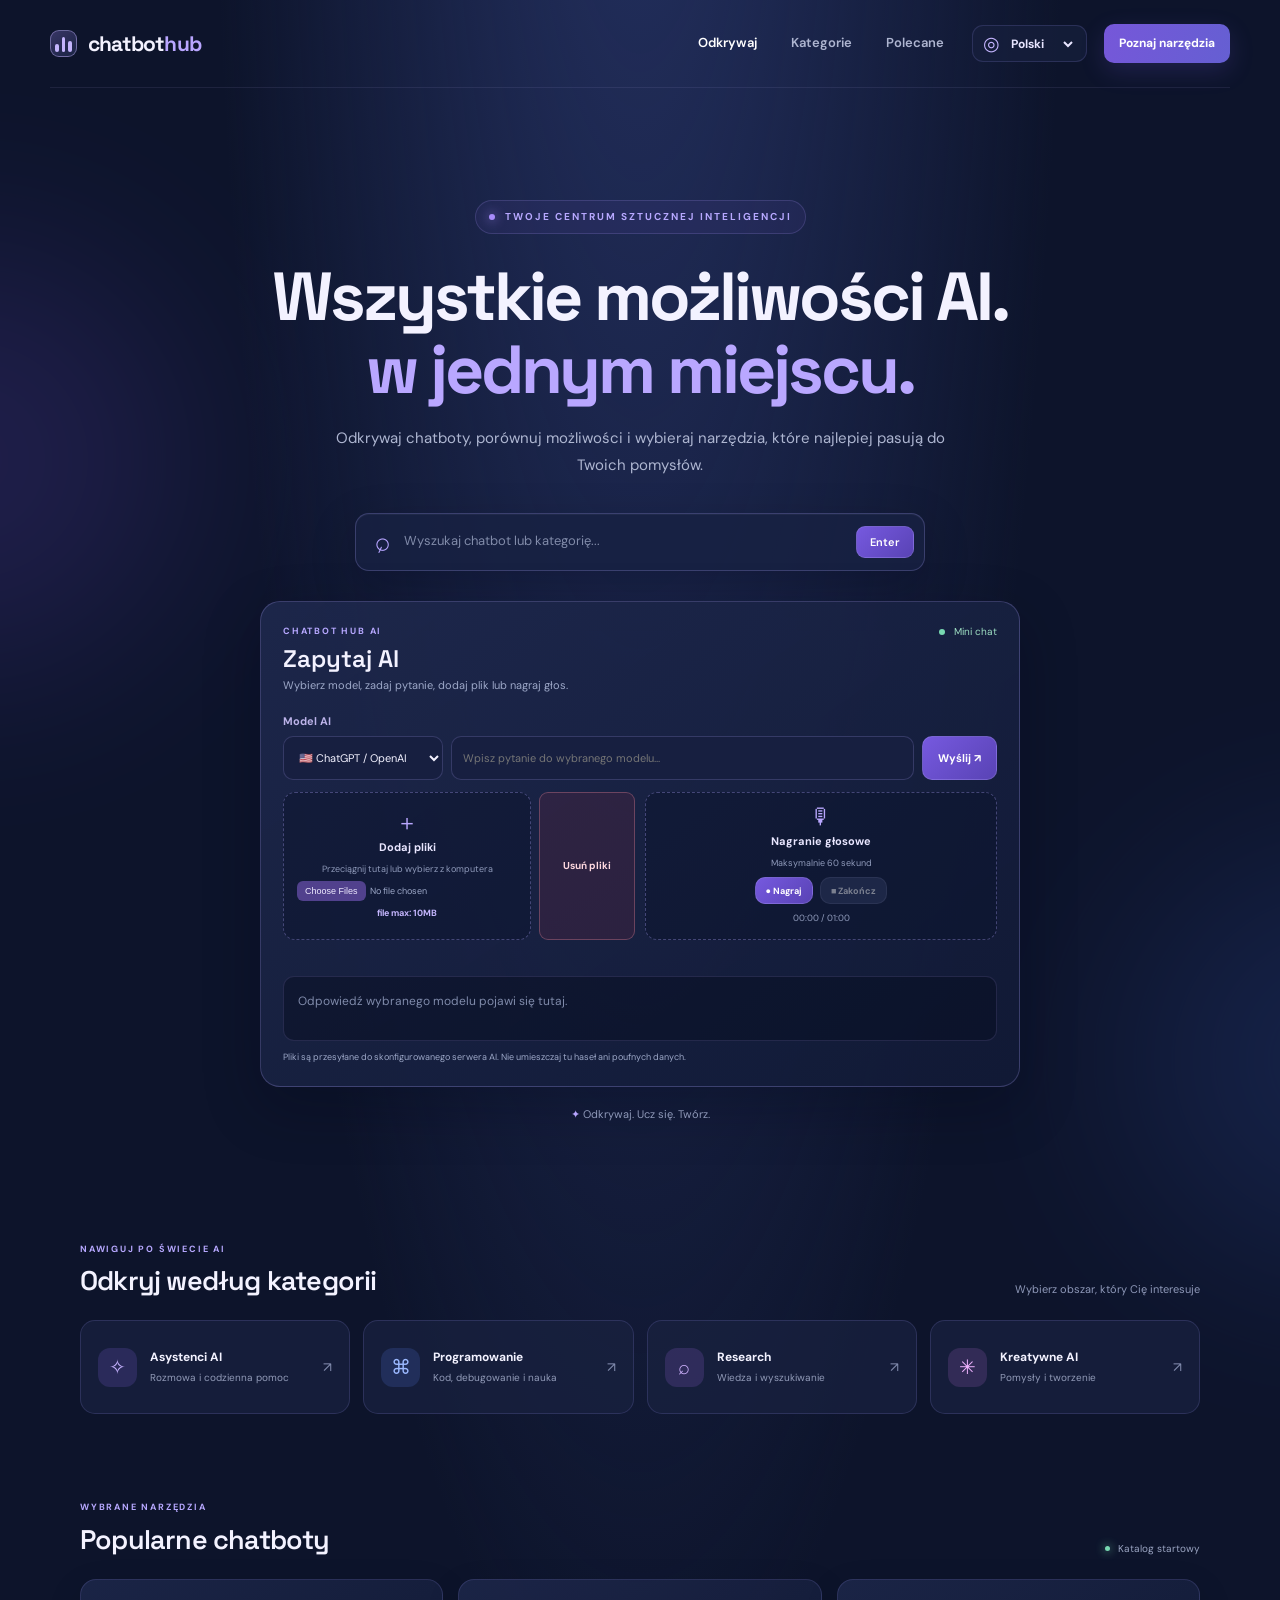
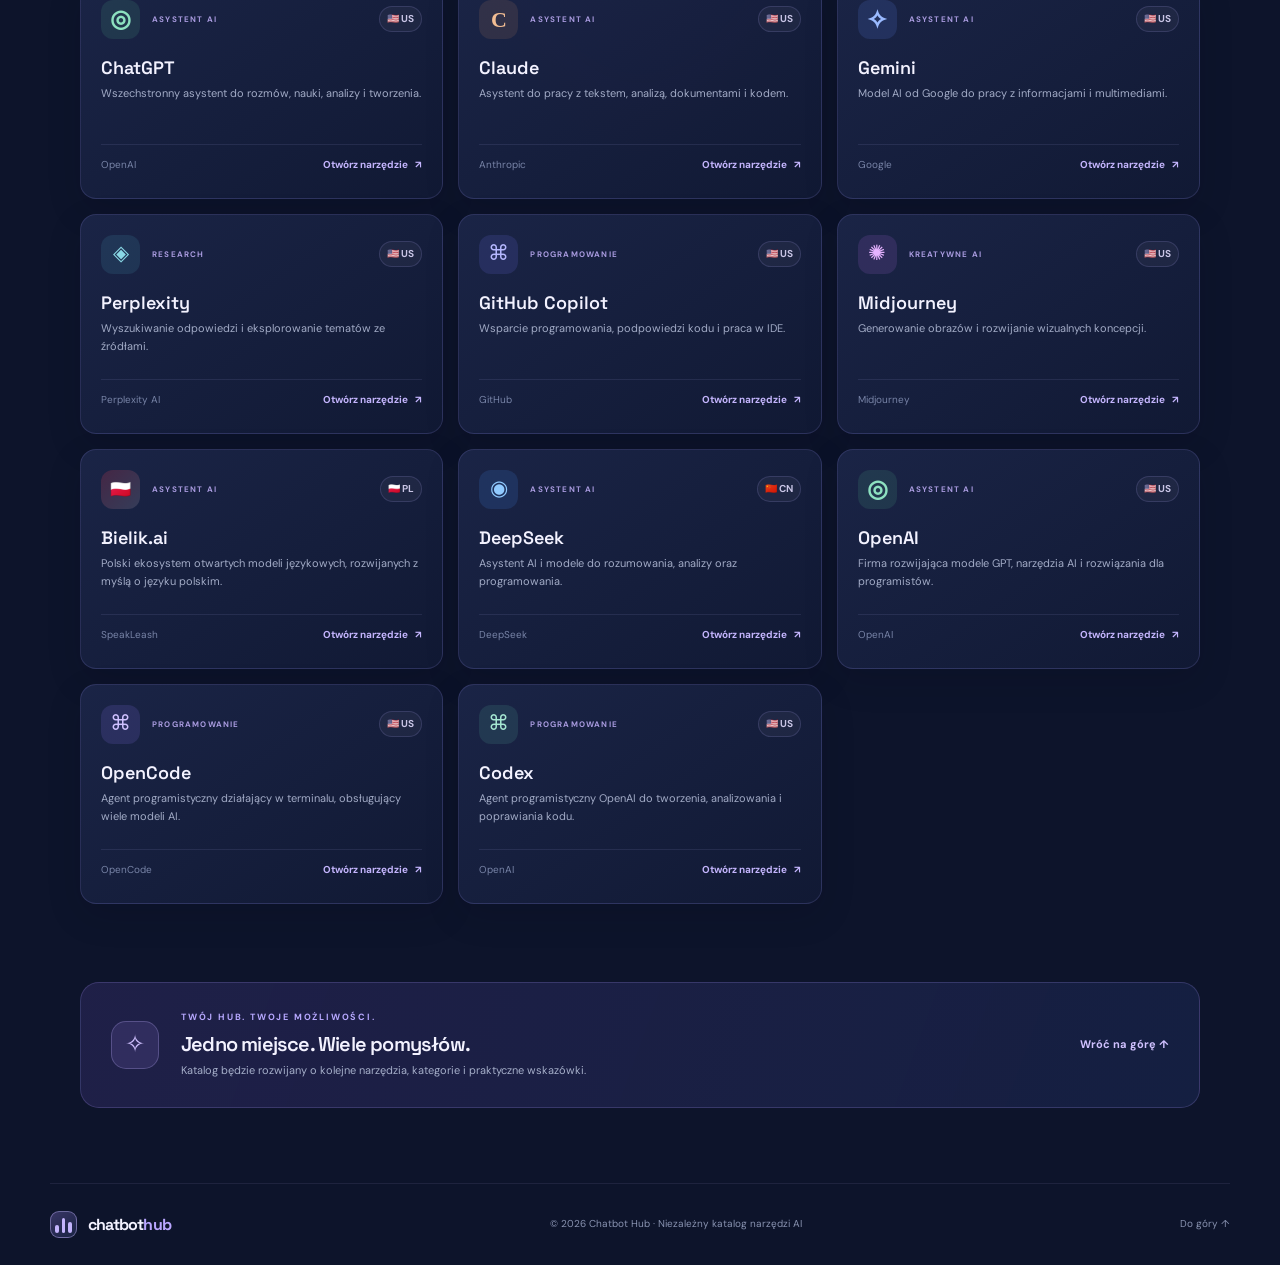
==== commit 4a7e857e: "testing and patching testing and patching backend files" ====
--- a/index.html
+++ b/index.html
@@ -55,7 +55,7 @@
         <label class="model-label" for="ai-provider" data-i18n="modelLabel">Model AI</label>
         <div class="chat-controls"><select id="ai-provider" aria-label="Model AI"><option value="openai">🇺🇸 ChatGPT / OpenAI</option><option value="anthropic">🇺🇸 Claude</option><option value="google">🇺🇸 Gemini</option><option value="deepseek">🇨🇳 DeepSeek</option><option value="bielik">🇵🇱 Bielik.ai</option></select><input id="chat-question" type="text" data-i18n-placeholder="chatQuestionPlaceholder" placeholder="Wpisz pytanie do wybranego modelu..." maxlength="12000"><button id="send-chat" type="button" data-i18n="sendChat">Wyślij ↗</button></div>
         <div class="upload-grid">
-          <label class="upload-box" for="chat-files"><span class="upload-symbol">＋</span><strong data-i18n="uploadTitle">Dodaj pliki</strong><small data-i18n="uploadHint">Przeciągnij tutaj lub wybierz z komputera</small><input id="chat-files" type="file" multiple accept=".bmp,.jpg,.jpeg,.png,.txt,.doc,.docx,.gif,.xls,.xlsx,.ppt,.pptx,.mp3,.mp4,.ogg"><small class="file-limit" data-i18n="fileLimit">file max: 10MB</small></label>
+          <div class="upload-file-group"><label class="upload-box" for="chat-files"><span class="upload-symbol">＋</span><strong data-i18n="uploadTitle">Dodaj pliki</strong><small data-i18n="uploadHint">Przeciągnij tutaj lub wybierz z komputera</small><input id="chat-files" type="file" multiple accept=".bmp,.jpg,.jpeg,.png,.txt,.doc,.docx,.gif,.xls,.xlsx,.ppt,.pptx,.mp3,.mp4,.ogg"><small class="file-limit" data-i18n="fileLimit">file max: 10MB</small></label><button id="clear-files" class="clear-files-button" type="button" data-i18n="clearFiles">Usuń pliki</button></div>
           <div class="upload-box voice-box"><span class="upload-symbol">🎙</span><strong data-i18n="voiceTitle">Nagranie głosowe</strong><small id="recording-status" data-i18n="recordReady">Maksymalnie 60 sekund</small><div class="voice-actions"><button id="record-start" type="button" data-i18n="recordStart">● Nagraj</button><button id="record-stop" type="button" disabled data-i18n="recordStop">■ Zakończ</button></div><small id="record-time">00:00 / 01:00</small></div>
         </div>
         <div id="selected-files" class="selected-files" aria-live="polite"></div>
@@ -158,6 +158,8 @@
   </footer>
 
   <script>
+    // Publiczny adres backendu Render dla Chatbot Hub. Klucze API pozostają wyłącznie na serwerze.
+    window.CHATBOT_HUB_API_URL = "https://chatbot-hub-sly5.onrender.com";
     // Nazwy języków w selektorze są zapisane w ich własnych językach.
     const translations = {
       pl: {
@@ -165,42 +167,42 @@
         eyebrow:"TWOJE CENTRUM SZTUCZNEJ INTELIGENCJI",heroTitle:"Wszystkie możliwości AI.<br><span>w jednym miejscu.</span>",heroCopy:"Odkrywaj chatboty, porównuj możliwości i wybieraj narzędzia, które najlepiej pasują do Twoich pomysłów.",searchPlaceholder:"Wyszukaj chatbot lub kategorię...",heroMeta:"Odkrywaj. Ucz się. Twórz.",
         categoryKicker:"NAWIGUJ PO ŚWIECIE AI",categoryTitle:"Odkryj według kategorii",categoryHint:"Wybierz obszar, który Cię interesuje",catAssistants:"Asystenci AI",catAssistantsDesc:"Rozmowa i codzienna pomoc",catCoding:"Programowanie",catCodingDesc:"Kod, debugowanie i nauka",catResearch:"Research",catResearchDesc:"Wiedza i wyszukiwanie",catCreative:"Kreatywne AI",catCreativeDesc:"Pomysły i tworzenie",
         toolsKicker:"WYBRANE NARZĘDZIA",toolsTitle:"Popularne chatboty",catalogLabel:"Katalog startowy",typeAssistant:"ASYSTENT AI",typeCoding:"PROGRAMOWANIE",typeCreative:"KREATYWNE AI",chatgptDesc:"Wszechstronny asystent do rozmów, nauki, analizy i tworzenia.",claudeDesc:"Asystent do pracy z tekstem, analizą, dokumentami i kodem.",geminiDesc:"Model AI od Google do pracy z informacjami i multimediami.",perplexityDesc:"Wyszukiwanie odpowiedzi i eksplorowanie tematów ze źródłami.",copilotDesc:"Wsparcie programowania, podpowiedzi kodu i praca w IDE.",midjourneyDesc:"Generowanie obrazów i rozwijanie wizualnych koncepcji.",bielikDesc:"Polski ekosystem otwartych modeli językowych, rozwijanych z myślą o języku polskim.",deepseekDesc:"Asystent AI i modele do rozumowania, analizy oraz programowania.",openaiDesc:"Firma rozwijająca modele GPT, narzędzia AI i rozwiązania dla programistów.",opencodeDesc:"Agent programistyczny działający w terminalu, obsługujący wiele modeli AI.",codexDesc:"Agent programistyczny OpenAI do tworzenia, analizowania i poprawiania kodu.",
-        chatTitle:'Zapytaj AI',chatIntro:'Wybierz model, zadaj pytanie, dodaj plik lub nagraj głos.',modelLabel:'Model AI',chatQuestionPlaceholder:'Wpisz pytanie do wybranego modelu...',sendChat:'Wyślij ↗',uploadTitle:'Dodaj pliki',uploadHint:'Przeciągnij tutaj lub wybierz z komputera',voiceTitle:'Nagranie głosowe',recordReady:'Maksymalnie 60 sekund',recordStart:'● Nagraj',recordStop:'■ Zakończ',responsePlaceholder:'Odpowiedź wybranego modelu pojawi się tutaj.',privacyNote:'Pliki są przesyłane do skonfigurowanego serwera AI. Nie umieszczaj tu haseł ani poufnych danych.',chatKicker:'CHATBOT HUB AI',chatStatus:'Mini chat',fileLimit:'file max: 10MB',chatSending:"Wysyłanie…",chatAnalyzing:"Model analizuje Twoje pytanie i załączniki…",chatNeedInput:"Wpisz pytanie, dodaj plik lub nagraj wiadomość.",chatFileError:"Plik {name} jest za duży lub ma nieobsługiwany format. Limit: 10 MB na plik.",chatRecording:"Nagrywanie…",chatRecordingReady:"Nagranie gotowe — zostanie wysłane z pytaniem.",chatMicError:"Nie udało się uruchomić mikrofonu.",chatNoAnswer:"Model nie zwrócił odpowiedzi.",chatConnectionError:"Nie można połączyć się z backendem. Uruchom serwer API i ustaw adres API w konfiguracji wdrożenia.",chatServerError:"Serwer nie mógł przetworzyć zapytania.",openTool:"Otwórz narzędzie",emptyState:"Nie znaleziono narzędzi. Spróbuj innej frazy.",bannerKicker:"TWÓJ HUB. TWOJE MOŻLIWOŚCI.",bannerTitle:"Jedno miejsce. Wiele pomysłów.",bannerCopy:"Katalog będzie rozwijany o kolejne narzędzia, kategorie i praktyczne wskazówki.",backTop:"Wróć na górę ↑",footerCopy:"© 2026 Chatbot Hub · Niezależny katalog narzędzi AI",footerTop:"Do góry ↑",searchLabel:"Wyszukaj chatbot lub kategorię..."
+        chatTitle:'Zapytaj AI',chatIntro:'Wybierz model, zadaj pytanie, dodaj plik lub nagraj głos.',modelLabel:'Model AI',chatQuestionPlaceholder:'Wpisz pytanie do wybranego modelu...',sendChat:'Wyślij ↗',uploadTitle:'Dodaj pliki',clearFiles:'Usuń pliki',uploadHint:'Przeciągnij tutaj lub wybierz z komputera',voiceTitle:'Nagranie głosowe',recordReady:'Maksymalnie 60 sekund',recordStart:'● Nagraj',recordStop:'■ Zakończ',responsePlaceholder:'Odpowiedź wybranego modelu pojawi się tutaj.',privacyNote:'Pliki są przesyłane do skonfigurowanego serwera AI. Nie umieszczaj tu haseł ani poufnych danych.',chatKicker:'CHATBOT HUB AI',chatStatus:'Mini chat',fileLimit:'file max: 10MB',chatSending:"Wysyłanie…",chatAnalyzing:"Model analizuje Twoje pytanie i załączniki…",chatNeedInput:"Wpisz pytanie, dodaj plik lub nagraj wiadomość.",chatFileError:"Plik {name} jest za duży lub ma nieobsługiwany format. Limit: 10 MB na plik.",chatRecording:"Nagrywanie…",chatRecordingReady:"Nagranie gotowe — zostanie wysłane z pytaniem.",chatMicError:"Nie udało się uruchomić mikrofonu.",chatNoAnswer:"Model nie zwrócił odpowiedzi.",chatConnectionError:"Nie można połączyć się z backendem. Uruchom serwer API i ustaw adres API w konfiguracji wdrożenia.",chatServerError:"Serwer nie mógł przetworzyć zapytania.",openTool:"Otwórz narzędzie",emptyState:"Nie znaleziono narzędzi. Spróbuj innej frazy.",bannerKicker:"TWÓJ HUB. TWOJE MOŻLIWOŚCI.",bannerTitle:"Jedno miejsce. Wiele pomysłów.",bannerCopy:"Katalog będzie rozwijany o kolejne narzędzia, kategorie i praktyczne wskazówki.",backTop:"Wróć na górę ↑",footerCopy:"© 2026 Chatbot Hub · Niezależny katalog narzędzi AI",footerTop:"Do góry ↑",searchLabel:"Wyszukaj chatbot lub kategorię..."
       },
       en: {
         pageTitle:"Chatbot Hub — Your AI Center",navDiscover:"Discover",navCategories:"Categories",navFeatured:"Featured",topCta:"Explore tools",languageLabel:"Choose language",
         eyebrow:"YOUR ARTIFICIAL INTELLIGENCE HUB",heroTitle:"All the possibilities of AI.<br><span>in one place.</span>",heroCopy:"Discover chatbots, compare their capabilities, and choose the tools that best fit your ideas.",searchPlaceholder:"Search for a chatbot or category...",heroMeta:"Discover. Learn. Create.",
         categoryKicker:"EXPLORE THE WORLD OF AI",categoryTitle:"Explore by category",categoryHint:"Choose an area that interests you",catAssistants:"AI Assistants",catAssistantsDesc:"Conversation and everyday help",catCoding:"Programming",catCodingDesc:"Code, debugging and learning",catResearch:"Research",catResearchDesc:"Knowledge and search",catCreative:"Creative AI",catCreativeDesc:"Ideas and creation",
         toolsKicker:"SELECTED TOOLS",toolsTitle:"Popular chatbots",catalogLabel:"Starter catalog",typeAssistant:"AI ASSISTANT",typeCoding:"PROGRAMMING",typeCreative:"CREATIVE AI",chatgptDesc:"A versatile assistant for conversation, learning, analysis and creation.",claudeDesc:"An assistant for working with text, analysis, documents and code.",geminiDesc:"Google's AI model for working with information and multimedia.",perplexityDesc:"Find answers and explore topics with cited sources.",copilotDesc:"Programming support, code suggestions and help inside your IDE.",midjourneyDesc:"Generate images and develop visual concepts.",bielikDesc:"An open Polish language-model ecosystem designed with the Polish language in mind.",deepseekDesc:"AI assistant and models for reasoning, analysis and coding.",openaiDesc:"The company behind GPT models, AI tools and developer solutions.",opencodeDesc:"A terminal-based coding agent that works with many AI models.",codexDesc:"OpenAI coding agent for building, analyzing and improving code.",
-        chatTitle:'Ask AI',chatIntro:'Choose a model, ask a question, attach a file or record your voice.',modelLabel:'AI model',chatQuestionPlaceholder:'Ask the selected model a question...',sendChat:'Send ↗',uploadTitle:'Add files',uploadHint:'Drop files here or browse your computer',voiceTitle:'Voice recording',recordReady:'Up to 60 seconds',recordStart:'● Record',recordStop:'■ Stop',responsePlaceholder:'The selected model’s answer will appear here.',privacyNote:'Files are sent to the configured AI server. Do not include passwords or confidential data.',chatKicker:'CHATBOT HUB AI',chatStatus:'Mini chat',fileLimit:'file max: 10MB',chatSending:"Sending…",chatAnalyzing:"The model is analyzing your question and attachments…",chatNeedInput:"Enter a question, attach a file, or record a message.",chatFileError:"File {name} is too large or has an unsupported format. Limit: 10 MB per file.",chatRecording:"Recording…",chatRecordingReady:"Recording ready — it will be sent with your question.",chatMicError:"Could not start the microphone.",chatNoAnswer:"The model did not return an answer.",chatConnectionError:"Cannot connect to the backend. Start the API server and configure its URL.",chatServerError:"The server could not process the request.",openTool:"Open tool",emptyState:"No tools found. Try a different search.",bannerKicker:"YOUR HUB. YOUR POSSIBILITIES.",bannerTitle:"One place. Many ideas.",bannerCopy:"The catalog will grow with more tools, categories and practical tips.",backTop:"Back to top ↑",footerCopy:"© 2026 Chatbot Hub · Independent AI tools directory",footerTop:"Top ↑",searchLabel:"Search for a chatbot or category..."
+        chatTitle:'Ask AI',chatIntro:'Choose a model, ask a question, attach a file or record your voice.',modelLabel:'AI model',chatQuestionPlaceholder:'Ask the selected model a question...',sendChat:'Send ↗',uploadTitle:'Add files',clearFiles:'Remove files',uploadHint:'Drop files here or browse your computer',voiceTitle:'Voice recording',recordReady:'Up to 60 seconds',recordStart:'● Record',recordStop:'■ Stop',responsePlaceholder:'The selected model’s answer will appear here.',privacyNote:'Files are sent to the configured AI server. Do not include passwords or confidential data.',chatKicker:'CHATBOT HUB AI',chatStatus:'Mini chat',fileLimit:'file max: 10MB',chatSending:"Sending…",chatAnalyzing:"The model is analyzing your question and attachments…",chatNeedInput:"Enter a question, attach a file, or record a message.",chatFileError:"File {name} is too large or has an unsupported format. Limit: 10 MB per file.",chatRecording:"Recording…",chatRecordingReady:"Recording ready — it will be sent with your question.",chatMicError:"Could not start the microphone.",chatNoAnswer:"The model did not return an answer.",chatConnectionError:"Cannot connect to the backend. Start the API server and configure its URL.",chatServerError:"The server could not process the request.",openTool:"Open tool",emptyState:"No tools found. Try a different search.",bannerKicker:"YOUR HUB. YOUR POSSIBILITIES.",bannerTitle:"One place. Many ideas.",bannerCopy:"The catalog will grow with more tools, categories and practical tips.",backTop:"Back to top ↑",footerCopy:"© 2026 Chatbot Hub · Independent AI tools directory",footerTop:"Top ↑",searchLabel:"Search for a chatbot or category..."
       },
       es: {
         pageTitle:"Chatbot Hub — Tu centro de IA",navDiscover:"Descubrir",navCategories:"Categorías",navFeatured:"Destacados",topCta:"Explorar herramientas",languageLabel:"Elegir idioma",
         eyebrow:"TU CENTRO DE INTELIGENCIA ARTIFICIAL",heroTitle:"Todas las posibilidades de la IA.<br><span>en un solo lugar.</span>",heroCopy:"Descubre chatbots, compara sus capacidades y elige las herramientas que mejor se adapten a tus ideas.",searchPlaceholder:"Buscar un chatbot o una categoría...",heroMeta:"Descubre. Aprende. Crea.",
         categoryKicker:"EXPLORA EL MUNDO DE LA IA",categoryTitle:"Explora por categoría",categoryHint:"Elige el área que te interesa",catAssistants:"Asistentes de IA",catAssistantsDesc:"Conversación y ayuda diaria",catCoding:"Programación",catCodingDesc:"Código, depuración y aprendizaje",catResearch:"Investigación",catResearchDesc:"Conocimiento y búsqueda",catCreative:"IA creativa",catCreativeDesc:"Ideas y creación",
         toolsKicker:"HERRAMIENTAS SELECCIONADAS",toolsTitle:"Chatbots populares",catalogLabel:"Catálogo inicial",typeAssistant:"ASISTENTE DE IA",typeCoding:"PROGRAMACIÓN",typeCreative:"IA CREATIVA",chatgptDesc:"Un asistente versátil para conversar, aprender, analizar y crear.",claudeDesc:"Un asistente para trabajar con textos, análisis, documentos y código.",geminiDesc:"El modelo de IA de Google para trabajar con información y contenido multimedia.",perplexityDesc:"Encuentra respuestas y explora temas con fuentes citadas.",copilotDesc:"Ayuda para programar, sugerencias de código y asistencia en tu IDE.",midjourneyDesc:"Genera imágenes y desarrolla conceptos visuales.",bielikDesc:"Ecosistema polaco de modelos de lenguaje abiertos, diseñado para el idioma polaco.",deepseekDesc:"Asistente de IA y modelos para razonamiento, análisis y programación.",openaiDesc:"La empresa que desarrolla los modelos GPT, herramientas de IA y soluciones para desarrolladores.",opencodeDesc:"Agente de programación en terminal compatible con muchos modelos de IA.",codexDesc:"Agente de programación de OpenAI para crear, analizar y mejorar código.",
-        chatTitle:'Pregunta a la IA',chatIntro:'Elige un modelo, haz una pregunta, adjunta un archivo o graba tu voz.',modelLabel:'Modelo de IA',chatQuestionPlaceholder:'Escribe una pregunta para el modelo seleccionado...',sendChat:'Enviar ↗',uploadTitle:'Añadir archivos',uploadHint:'Arrastra archivos aquí o selecciónalos en tu equipo',voiceTitle:'Grabación de voz',recordReady:'Máximo 60 segundos',recordStart:'● Grabar',recordStop:'■ Detener',responsePlaceholder:'La respuesta del modelo aparecerá aquí.',privacyNote:'Los archivos se envían al servidor de IA configurado. No incluyas contraseñas ni datos confidenciales.',chatKicker:'CHATBOT HUB AI',chatStatus:'Mini chat',fileLimit:'file max: 10MB',chatSending:"Enviando…",chatAnalyzing:"El modelo está analizando tu pregunta y los archivos adjuntos…",chatNeedInput:"Escribe una pregunta, adjunta un archivo o graba un mensaje.",chatFileError:"El archivo {name} es demasiado grande o tiene un formato no compatible. Límite: 10 MB por archivo.",chatRecording:"Grabando…",chatRecordingReady:"Grabación lista: se enviará con tu pregunta.",chatMicError:"No se pudo iniciar el micrófono.",chatNoAnswer:"El modelo no devolvió ninguna respuesta.",chatConnectionError:"No se puede conectar con el servidor. Inicia la API y configura su dirección.",chatServerError:"El servidor no pudo procesar la solicitud.",openTool:"Abrir herramienta",emptyState:"No se encontraron herramientas. Prueba otra búsqueda.",bannerKicker:"TU HUB. TUS POSIBILIDADES.",bannerTitle:"Un lugar. Muchas ideas.",bannerCopy:"El catálogo crecerá con más herramientas, categorías y consejos prácticos.",backTop:"Volver arriba ↑",footerCopy:"© 2026 Chatbot Hub · Directorio independiente de herramientas de IA",footerTop:"Arriba ↑",searchLabel:"Buscar un chatbot o una categoría..."
+        chatTitle:'Pregunta a la IA',chatIntro:'Elige un modelo, haz una pregunta, adjunta un archivo o graba tu voz.',modelLabel:'Modelo de IA',chatQuestionPlaceholder:'Escribe una pregunta para el modelo seleccionado...',sendChat:'Enviar ↗',uploadTitle:'Añadir archivos',clearFiles:'Eliminar archivos',uploadHint:'Arrastra archivos aquí o selecciónalos en tu equipo',voiceTitle:'Grabación de voz',recordReady:'Máximo 60 segundos',recordStart:'● Grabar',recordStop:'■ Detener',responsePlaceholder:'La respuesta del modelo aparecerá aquí.',privacyNote:'Los archivos se envían al servidor de IA configurado. No incluyas contraseñas ni datos confidenciales.',chatKicker:'CHATBOT HUB AI',chatStatus:'Mini chat',fileLimit:'file max: 10MB',chatSending:"Enviando…",chatAnalyzing:"El modelo está analizando tu pregunta y los archivos adjuntos…",chatNeedInput:"Escribe una pregunta, adjunta un archivo o graba un mensaje.",chatFileError:"El archivo {name} es demasiado grande o tiene un formato no compatible. Límite: 10 MB por archivo.",chatRecording:"Grabando…",chatRecordingReady:"Grabación lista: se enviará con tu pregunta.",chatMicError:"No se pudo iniciar el micrófono.",chatNoAnswer:"El modelo no devolvió ninguna respuesta.",chatConnectionError:"No se puede conectar con el servidor. Inicia la API y configura su dirección.",chatServerError:"El servidor no pudo procesar la solicitud.",openTool:"Abrir herramienta",emptyState:"No se encontraron herramientas. Prueba otra búsqueda.",bannerKicker:"TU HUB. TUS POSIBILIDADES.",bannerTitle:"Un lugar. Muchas ideas.",bannerCopy:"El catálogo crecerá con más herramientas, categorías y consejos prácticos.",backTop:"Volver arriba ↑",footerCopy:"© 2026 Chatbot Hub · Directorio independiente de herramientas de IA",footerTop:"Arriba ↑",searchLabel:"Buscar un chatbot o una categoría..."
       },
       fr: {
         pageTitle:"Chatbot Hub — Votre centre IA",navDiscover:"Découvrir",navCategories:"Catégories",navFeatured:"À la une",topCta:"Explorer les outils",languageLabel:"Choisir la langue",
         eyebrow:"VOTRE CENTRE D’INTELLIGENCE ARTIFICIELLE",heroTitle:"Toutes les possibilités de l’IA.<br><span>au même endroit.</span>",heroCopy:"Découvrez des chatbots, comparez leurs capacités et choisissez les outils qui correspondent le mieux à vos idées.",searchPlaceholder:"Rechercher un chatbot ou une catégorie...",heroMeta:"Découvrez. Apprenez. Créez.",
         categoryKicker:"EXPLOREZ LE MONDE DE L’IA",categoryTitle:"Découvrir par catégorie",categoryHint:"Choisissez un domaine qui vous intéresse",catAssistants:"Assistants IA",catAssistantsDesc:"Conversation et aide au quotidien",catCoding:"Programmation",catCodingDesc:"Code, débogage et apprentissage",catResearch:"Recherche",catResearchDesc:"Connaissances et recherche",catCreative:"IA créative",catCreativeDesc:"Idées et création",
         toolsKicker:"OUTILS SÉLECTIONNÉS",toolsTitle:"Chatbots populaires",catalogLabel:"Catalogue de départ",typeAssistant:"ASSISTANT IA",typeCoding:"PROGRAMMATION",typeCreative:"IA CRÉATIVE",chatgptDesc:"Un assistant polyvalent pour discuter, apprendre, analyser et créer.",claudeDesc:"Un assistant pour travailler sur des textes, des analyses, des documents et du code.",geminiDesc:"Le modèle IA de Google pour travailler avec des informations et des contenus multimédias.",perplexityDesc:"Trouvez des réponses et explorez des sujets avec des sources citées.",copilotDesc:"Aide à la programmation, suggestions de code et assistance dans votre IDE.",midjourneyDesc:"Générez des images et développez des concepts visuels.",bielikDesc:"Écosystème polonais de modèles linguistiques ouverts, conçu pour la langue polonaise.",deepseekDesc:"Assistant IA et modèles pour le raisonnement, l’analyse et la programmation.",openaiDesc:"L’entreprise qui développe les modèles GPT, des outils IA et des solutions pour développeurs.",opencodeDesc:"Agent de programmation en terminal compatible avec de nombreux modèles IA.",codexDesc:"Agent de programmation OpenAI pour créer, analyser et améliorer du code.",
-        chatTitle:'Demander à l’IA',chatIntro:'Choisissez un modèle, posez une question, joignez un fichier ou enregistrez votre voix.',modelLabel:'Modèle IA',chatQuestionPlaceholder:'Posez une question au modèle sélectionné...',sendChat:'Envoyer ↗',uploadTitle:'Ajouter des fichiers',uploadHint:'Déposez les fichiers ici ou parcourez votre ordinateur',voiceTitle:'Enregistrement vocal',recordReady:'60 secondes maximum',recordStart:'● Enregistrer',recordStop:'■ Arrêter',responsePlaceholder:'La réponse du modèle apparaîtra ici.',privacyNote:'Les fichiers sont envoyés au serveur IA configuré. N’incluez aucun mot de passe ni donnée confidentielle.',chatKicker:'CHATBOT HUB AI',chatStatus:'Mini chat',fileLimit:'file max: 10MB',chatSending:"Envoi…",chatAnalyzing:"Le modèle analyse votre question et les pièces jointes…",chatNeedInput:"Saisissez une question, joignez un fichier ou enregistrez un message.",chatFileError:"Le fichier {name} est trop volumineux ou son format n’est pas pris en charge. Limite : 10 Mo par fichier.",chatRecording:"Enregistrement…",chatRecordingReady:"Enregistrement prêt — il sera envoyé avec votre question.",chatMicError:"Impossible de démarrer le microphone.",chatNoAnswer:"Le modèle n’a renvoyé aucune réponse.",chatConnectionError:"Connexion au serveur impossible. Démarrez l’API et configurez son adresse.",chatServerError:"Le serveur n’a pas pu traiter la demande.",openTool:"Ouvrir l’outil",emptyState:"Aucun outil trouvé. Essayez une autre recherche.",bannerKicker:"VOTRE HUB. VOS POSSIBILITÉS.",bannerTitle:"Un endroit. Mille idées.",bannerCopy:"Le catalogue s’enrichira de nouveaux outils, catégories et conseils pratiques.",backTop:"Retour en haut ↑",footerCopy:"© 2026 Chatbot Hub · Annuaire indépendant des outils d’IA",footerTop:"Haut ↑",searchLabel:"Rechercher un chatbot ou une catégorie..."
+        chatTitle:'Demander à l’IA',chatIntro:'Choisissez un modèle, posez une question, joignez un fichier ou enregistrez votre voix.',modelLabel:'Modèle IA',chatQuestionPlaceholder:'Posez une question au modèle sélectionné...',sendChat:'Envoyer ↗',uploadTitle:'Ajouter des fichiers',clearFiles:'Supprimer les fichiers',uploadHint:'Déposez les fichiers ici ou parcourez votre ordinateur',voiceTitle:'Enregistrement vocal',recordReady:'60 secondes maximum',recordStart:'● Enregistrer',recordStop:'■ Arrêter',responsePlaceholder:'La réponse du modèle apparaîtra ici.',privacyNote:'Les fichiers sont envoyés au serveur IA configuré. N’incluez aucun mot de passe ni donnée confidentielle.',chatKicker:'CHATBOT HUB AI',chatStatus:'Mini chat',fileLimit:'file max: 10MB',chatSending:"Envoi…",chatAnalyzing:"Le modèle analyse votre question et les pièces jointes…",chatNeedInput:"Saisissez une question, joignez un fichier ou enregistrez un message.",chatFileError:"Le fichier {name} est trop volumineux ou son format n’est pas pris en charge. Limite : 10 Mo par fichier.",chatRecording:"Enregistrement…",chatRecordingReady:"Enregistrement prêt — il sera envoyé avec votre question.",chatMicError:"Impossible de démarrer le microphone.",chatNoAnswer:"Le modèle n’a renvoyé aucune réponse.",chatConnectionError:"Connexion au serveur impossible. Démarrez l’API et configurez son adresse.",chatServerError:"Le serveur n’a pas pu traiter la demande.",openTool:"Ouvrir l’outil",emptyState:"Aucun outil trouvé. Essayez une autre recherche.",bannerKicker:"VOTRE HUB. VOS POSSIBILITÉS.",bannerTitle:"Un endroit. Mille idées.",bannerCopy:"Le catalogue s’enrichira de nouveaux outils, catégories et conseils pratiques.",backTop:"Retour en haut ↑",footerCopy:"© 2026 Chatbot Hub · Annuaire indépendant des outils d’IA",footerTop:"Haut ↑",searchLabel:"Rechercher un chatbot ou une catégorie..."
       },
       de: {
         pageTitle:"Chatbot Hub — Dein KI-Zentrum",navDiscover:"Entdecken",navCategories:"Kategorien",navFeatured:"Empfehlungen",topCta:"Tools entdecken",languageLabel:"Sprache auswählen",
         eyebrow:"DEIN ZENTRUM FÜR KÜNSTLICHE INTELLIGENZ",heroTitle:"Alle Möglichkeiten der KI.<br><span>an einem Ort.</span>",heroCopy:"Entdecke Chatbots, vergleiche ihre Funktionen und wähle die Tools, die am besten zu deinen Ideen passen.",searchPlaceholder:"Chatbot oder Kategorie suchen...",heroMeta:"Entdecken. Lernen. Erschaffen.",
         categoryKicker:"ENTDECKE DIE WELT DER KI",categoryTitle:"Nach Kategorie entdecken",categoryHint:"Wähle einen Bereich, der dich interessiert",catAssistants:"KI-Assistenten",catAssistantsDesc:"Gespräche und Alltagshilfe",catCoding:"Programmierung",catCodingDesc:"Code, Fehlersuche und Lernen",catResearch:"Recherche",catResearchDesc:"Wissen und Suche",catCreative:"Kreative KI",catCreativeDesc:"Ideen und Gestaltung",
         toolsKicker:"AUSGEWÄHLTE TOOLS",toolsTitle:"Beliebte Chatbots",catalogLabel:"Startkatalog",typeAssistant:"KI-ASSISTENT",typeCoding:"PROGRAMMIERUNG",typeCreative:"KREATIVE KI",chatgptDesc:"Ein vielseitiger Assistent für Gespräche, Lernen, Analysen und Kreativität.",claudeDesc:"Ein Assistent für Texte, Analysen, Dokumente und Programmcode.",geminiDesc:"Googles KI-Modell für Informationen und Multimedia-Inhalte.",perplexityDesc:"Finde Antworten und erkunde Themen mit Quellenangaben.",copilotDesc:"Programmierhilfe, Code-Vorschläge und Unterstützung direkt in deiner IDE.",midjourneyDesc:"Erstelle Bilder und entwickle visuelle Konzepte.",bielikDesc:"Offenes polnisches Sprachmodell-Ökosystem mit besonderem Fokus auf die polnische Sprache.",deepseekDesc:"KI-Assistent und Modelle für logisches Denken, Analyse und Programmierung.",openaiDesc:"Das Unternehmen hinter GPT-Modellen, KI-Tools und Entwicklerlösungen.",opencodeDesc:"Terminalbasierter Programmieragent für die Arbeit mit vielen KI-Modellen.",codexDesc:"OpenAI-Programmieragent zum Erstellen, Analysieren und Verbessern von Code.",
-        chatTitle:'KI fragen',chatIntro:'Wähle ein Modell, stelle eine Frage, füge eine Datei hinzu oder nimm deine Stimme auf.',modelLabel:'KI-Modell',chatQuestionPlaceholder:'Stelle dem ausgewählten Modell eine Frage...',sendChat:'Senden ↗',uploadTitle:'Dateien hinzufügen',uploadHint:'Dateien hier ablegen oder auf deinem Computer auswählen',voiceTitle:'Sprachaufnahme',recordReady:'Maximal 60 Sekunden',recordStart:'● Aufnehmen',recordStop:'■ Stoppen',responsePlaceholder:'Die Antwort des ausgewählten Modells erscheint hier.',privacyNote:'Dateien werden an den konfigurierten KI-Server gesendet. Keine Passwörter oder vertraulichen Daten eingeben.',chatKicker:'CHATBOT HUB AI',chatStatus:'Mini chat',fileLimit:'file max: 10MB',chatSending:"Wird gesendet…",chatAnalyzing:"Das Modell analysiert deine Frage und Anhänge…",chatNeedInput:"Gib eine Frage ein, füge eine Datei hinzu oder nimm eine Nachricht auf.",chatFileError:"Datei {name} ist zu groß oder hat ein nicht unterstütztes Format. Limit: 10 MB pro Datei.",chatRecording:"Aufnahme läuft…",chatRecordingReady:"Aufnahme bereit — sie wird mit deiner Frage gesendet.",chatMicError:"Das Mikrofon konnte nicht gestartet werden.",chatNoAnswer:"Das Modell hat keine Antwort zurückgegeben.",chatConnectionError:"Keine Verbindung zum Backend. Starte den API-Server und konfiguriere seine Adresse.",chatServerError:"Der Server konnte die Anfrage nicht verarbeiten.",openTool:"Tool öffnen",emptyState:"Keine Tools gefunden. Versuche eine andere Suche.",bannerKicker:"DEIN HUB. DEINE MÖGLICHKEITEN.",bannerTitle:"Ein Ort. Viele Ideen.",bannerCopy:"Der Katalog wird um weitere Tools, Kategorien und praktische Tipps erweitert.",backTop:"Nach oben ↑",footerCopy:"© 2026 Chatbot Hub · Unabhängiges Verzeichnis für KI-Tools",footerTop:"Nach oben ↑",searchLabel:"Chatbot oder Kategorie suchen..."
+        chatTitle:'KI fragen',chatIntro:'Wähle ein Modell, stelle eine Frage, füge eine Datei hinzu oder nimm deine Stimme auf.',modelLabel:'KI-Modell',chatQuestionPlaceholder:'Stelle dem ausgewählten Modell eine Frage...',sendChat:'Senden ↗',uploadTitle:'Dateien hinzufügen',clearFiles:'Dateien entfernen',uploadHint:'Dateien hier ablegen oder auf deinem Computer auswählen',voiceTitle:'Sprachaufnahme',recordReady:'Maximal 60 Sekunden',recordStart:'● Aufnehmen',recordStop:'■ Stoppen',responsePlaceholder:'Die Antwort des ausgewählten Modells erscheint hier.',privacyNote:'Dateien werden an den konfigurierten KI-Server gesendet. Keine Passwörter oder vertraulichen Daten eingeben.',chatKicker:'CHATBOT HUB AI',chatStatus:'Mini chat',fileLimit:'file max: 10MB',chatSending:"Wird gesendet…",chatAnalyzing:"Das Modell analysiert deine Frage und Anhänge…",chatNeedInput:"Gib eine Frage ein, füge eine Datei hinzu oder nimm eine Nachricht auf.",chatFileError:"Datei {name} ist zu groß oder hat ein nicht unterstütztes Format. Limit: 10 MB pro Datei.",chatRecording:"Aufnahme läuft…",chatRecordingReady:"Aufnahme bereit — sie wird mit deiner Frage gesendet.",chatMicError:"Das Mikrofon konnte nicht gestartet werden.",chatNoAnswer:"Das Modell hat keine Antwort zurückgegeben.",chatConnectionError:"Keine Verbindung zum Backend. Starte den API-Server und konfiguriere seine Adresse.",chatServerError:"Der Server konnte die Anfrage nicht verarbeiten.",openTool:"Tool öffnen",emptyState:"Keine Tools gefunden. Versuche eine andere Suche.",bannerKicker:"DEIN HUB. DEINE MÖGLICHKEITEN.",bannerTitle:"Ein Ort. Viele Ideen.",bannerCopy:"Der Katalog wird um weitere Tools, Kategorien und praktische Tipps erweitert.",backTop:"Nach oben ↑",footerCopy:"© 2026 Chatbot Hub · Unabhängiges Verzeichnis für KI-Tools",footerTop:"Nach oben ↑",searchLabel:"Chatbot oder Kategorie suchen..."
       },
       it: {
         pageTitle:"Chatbot Hub — Il tuo centro IA",navDiscover:"Scopri",navCategories:"Categorie",navFeatured:"In evidenza",topCta:"Esplora gli strumenti",languageLabel:"Scegli la lingua",
         eyebrow:"IL TUO CENTRO DI INTELLIGENZA ARTIFICIALE",heroTitle:"Tutte le possibilità dell’IA.<br><span>in un unico posto.</span>",heroCopy:"Scopri i chatbot, confronta le loro funzionalità e scegli gli strumenti più adatti alle tue idee.",searchPlaceholder:"Cerca un chatbot o una categoria...",heroMeta:"Scopri. Impara. Crea.",
         categoryKicker:"ESPLORA IL MONDO DELL’IA",categoryTitle:"Esplora per categoria",categoryHint:"Scegli l’area che ti interessa",catAssistants:"Assistenti IA",catAssistantsDesc:"Conversazione e aiuto quotidiano",catCoding:"Programmazione",catCodingDesc:"Codice, debug e apprendimento",catResearch:"Ricerca",catResearchDesc:"Conoscenza e ricerca",catCreative:"IA creativa",catCreativeDesc:"Idee e creazione",
         toolsKicker:"STRUMENTI SELEZIONATI",toolsTitle:"Chatbot popolari",catalogLabel:"Catalogo iniziale",typeAssistant:"ASSISTENTE IA",typeCoding:"PROGRAMMAZIONE",typeCreative:"IA CREATIVA",chatgptDesc:"Un assistente versatile per conversare, imparare, analizzare e creare.",claudeDesc:"Un assistente per lavorare con testi, analisi, documenti e codice.",geminiDesc:"Il modello IA di Google per lavorare con informazioni e contenuti multimediali.",perplexityDesc:"Trova risposte ed esplora argomenti con fonti citate.",copilotDesc:"Supporto alla programmazione, suggerimenti di codice e assistenza nel tuo IDE.",midjourneyDesc:"Genera immagini e sviluppa concept visivi.",bielikDesc:"Ecosistema polacco di modelli linguistici aperti, progettato per la lingua polacca.",deepseekDesc:"Assistente IA e modelli per ragionamento, analisi e programmazione.",openaiDesc:"L’azienda che sviluppa i modelli GPT, strumenti IA e soluzioni per sviluppatori.",opencodeDesc:"Agente di programmazione da terminale compatibile con molti modelli IA.",codexDesc:"Agente di programmazione OpenAI per creare, analizzare e migliorare codice.",
-        chatTitle:'Chiedi all’IA',chatIntro:'Scegli un modello, fai una domanda, allega un file o registra la tua voce.',modelLabel:'Modello IA',chatQuestionPlaceholder:'Scrivi una domanda per il modello selezionato...',sendChat:'Invia ↗',uploadTitle:'Aggiungi file',uploadHint:'Trascina qui i file o selezionali dal computer',voiceTitle:'Registrazione vocale',recordReady:'Massimo 60 secondi',recordStart:'● Registra',recordStop:'■ Ferma',responsePlaceholder:'La risposta del modello apparirà qui.',privacyNote:'I file vengono inviati al server IA configurato. Non inserire password o dati riservati.',chatKicker:'CHATBOT HUB AI',chatStatus:'Mini chat',fileLimit:'file max: 10MB',chatSending:"Invio…",chatAnalyzing:"Il modello sta analizzando la domanda e gli allegati…",chatNeedInput:"Scrivi una domanda, allega un file o registra un messaggio.",chatFileError:"Il file {name} è troppo grande o ha un formato non supportato. Limite: 10 MB per file.",chatRecording:"Registrazione…",chatRecordingReady:"Registrazione pronta: verrà inviata con la domanda.",chatMicError:"Impossibile avviare il microfono.",chatNoAnswer:"Il modello non ha restituito una risposta.",chatConnectionError:"Impossibile connettersi al backend. Avvia il server API e configura il suo indirizzo.",chatServerError:"Il server non è riuscito a elaborare la richiesta.",openTool:"Apri strumento",emptyState:"Nessuno strumento trovato. Prova un'altra ricerca.",bannerKicker:"IL TUO HUB. LE TUE POSSIBILITÀ.",bannerTitle:"Un luogo. Tante idee.",bannerCopy:"Il catalogo si arricchirà di nuovi strumenti, categorie e consigli pratici.",backTop:"Torna in alto ↑",footerCopy:"© 2026 Chatbot Hub · Elenco indipendente di strumenti IA",footerTop:"In alto ↑",searchLabel:"Cerca un chatbot o una categoria..."
+        chatTitle:'Chiedi all’IA',chatIntro:'Scegli un modello, fai una domanda, allega un file o registra la tua voce.',modelLabel:'Modello IA',chatQuestionPlaceholder:'Scrivi una domanda per il modello selezionato...',sendChat:'Invia ↗',uploadTitle:'Aggiungi file',clearFiles:'Rimuovi file',uploadHint:'Trascina qui i file o selezionali dal computer',voiceTitle:'Registrazione vocale',recordReady:'Massimo 60 secondi',recordStart:'● Registra',recordStop:'■ Ferma',responsePlaceholder:'La risposta del modello apparirà qui.',privacyNote:'I file vengono inviati al server IA configurato. Non inserire password o dati riservati.',chatKicker:'CHATBOT HUB AI',chatStatus:'Mini chat',fileLimit:'file max: 10MB',chatSending:"Invio…",chatAnalyzing:"Il modello sta analizzando la domanda e gli allegati…",chatNeedInput:"Scrivi una domanda, allega un file o registra un messaggio.",chatFileError:"Il file {name} è troppo grande o ha un formato non supportato. Limite: 10 MB per file.",chatRecording:"Registrazione…",chatRecordingReady:"Registrazione pronta: verrà inviata con la domanda.",chatMicError:"Impossibile avviare il microfono.",chatNoAnswer:"Il modello non ha restituito una risposta.",chatConnectionError:"Impossibile connettersi al backend. Avvia il server API e configura il suo indirizzo.",chatServerError:"Il server non è riuscito a elaborare la richiesta.",openTool:"Apri strumento",emptyState:"Nessuno strumento trovato. Prova un'altra ricerca.",bannerKicker:"IL TUO HUB. LE TUE POSSIBILITÀ.",bannerTitle:"Un luogo. Tante idee.",bannerCopy:"Il catalogo si arricchirà di nuovi strumenti, categorie e consigli pratici.",backTop:"Torna in alto ↑",footerCopy:"© 2026 Chatbot Hub · Elenco indipendente di strumenti IA",footerTop:"In alto ↑",searchLabel:"Cerca un chatbot o una categoria..."
       }
     };
 
@@ -285,6 +287,12 @@
     function updateFileList() {
       selectedFiles.textContent = [...chatFiles.files].map(file => `${file.name} (${(file.size/1024/1024).toFixed(2)} MB)`).join(' · ');
     }
+    const clearFilesButton = document.getElementById('clear-files');
+    clearFilesButton.addEventListener('click', () => {
+      chatFiles.value = '';
+      updateFileList();
+      chatError.hidden = true;
+    });
     chatFiles.addEventListener('change', () => {
       chatError.hidden = true;
       const files = [...chatFiles.files];
@@ -317,9 +325,18 @@
       const form=new FormData(); form.append('provider',document.getElementById('ai-provider').value); form.append('question',question);
       files.forEach(file=>form.append('files',file)); if(audioBlob) form.append('audio',audioBlob, 'voice-message.webm');
       try{
-        const apiBase=(window.CHATBOT_HUB_API_URL || '').replace(/\/$/,''); const response=await fetch(`${apiBase}/api/chat`,{method:'POST',body:form}); const data=await response.json();
+        const configuredApi = (window.CHATBOT_HUB_API_URL || '').trim();
+        if (!configuredApi && location.hostname.endsWith('github.io')) {
+          throw new Error('Backend API nie jest skonfigurowany. Najpierw wdroż backend Python (np. Render), a następnie ustaw window.CHATBOT_HUB_API_URL w index.html na adres usługi HTTPS. GitHub Pages nie uruchamia backendu Python.');
+        }
+        const apiBase=configuredApi.replace(/\/$/,'');
+        const response=await fetch(`${apiBase}/api/chat`,{method:'POST',body:form});
+        const contentType=response.headers.get('content-type') || '';
+        const data=contentType.includes('application/json') ? await response.json() : {detail:`Backend zwrócił nieoczekiwaną odpowiedź (HTTP ${response.status}). Sprawdź adres API i wdrożenie backendu.`};
         if(!response.ok) throw new Error(data.detail || dict.chatServerError);
-        chatResponse.textContent=data.answer || dict.chatNoAnswer;
+        if(!data.answer) throw new Error(dict.chatNoAnswer);
+        chatResponse.textContent=data.answer;
+        audioBlob=null; chatFiles.value=''; updateFileList();
       }catch(error){chatResponse.textContent='';showChatError(error.message.includes('Failed to fetch')?dict.chatConnectionError:error.message);}
       finally{sendChat.disabled=false;sendChat.textContent=(translations[languageSelect.value] || translations.pl).sendChat;}
     }
--- a/styles.css
+++ b/styles.css
@@ -122,3 +122,21 @@
 .country-tag{margin-left:auto;display:inline-flex;align-items:center;gap:4px;padding:4px 7px;border:1px solid rgba(177,165,255,.16);border-radius:999px;background:rgba(255,255,255,.045);color:#c9c5e6;font-size:10px;font-weight:700;white-space:nowrap}
 .tool-logo.chatgpt,.tool-logo.openai{font-weight:800;font-size:24px}.tool-logo.claude{font-family:Georgia,serif;font-weight:700;font-size:22px}.tool-logo.gemini{font-weight:800;font-size:26px}
 @media(max-width:480px){.country-tag{font-size:9px;padding:3px 5px}}
+
+/* File upload controls: separate add and clear actions. */
+.upload-file-group { display:flex; flex-direction:column; gap:8px; min-width:0; }
+.upload-file-group .upload-box { flex:1; }
+.clear-files-button { min-height:36px; border:1px solid rgba(255,145,165,.3); border-radius:9px; padding:7px 12px; color:#ffd9e0; background:rgba(132,43,66,.2); font-size:10px; font-weight:700; cursor:pointer; transition:background .2s,border-color .2s,transform .2s; }
+.clear-files-button:hover { background:rgba(160,48,76,.34); border-color:rgba(255,145,165,.55); transform:translateY(-1px); }
+.clear-files-button:focus-visible { outline:2px solid #c4b5fd; outline-offset:2px; }
+
+/* File upload controls: separate add and clear actions. */
+.upload-file-group { display:flex; flex-direction:column; gap:8px; min-width:0; }
+.upload-file-group .upload-box { flex:1; }
+.clear-files-button { min-height:36px; border:1px solid rgba(255,145,165,.3); border-radius:9px; padding:7px 12px; color:#ffd9e0; background:rgba(132,43,66,.2); font-size:10px; font-weight:700; cursor:pointer; transition:background .2s,border-color .2s,transform .2s; }
+.clear-files-button:hover { background:rgba(160,48,76,.34); border-color:rgba(255,145,165,.55); transform:translateY(-1px); }
+.clear-files-button:focus-visible { outline:2px solid #c4b5fd; outline-offset:2px; }
+.upload-file-group { flex-direction:row; align-items:stretch; }
+.upload-file-group .upload-box { flex:1; }
+.clear-files-button { min-width:96px; align-self:stretch; }
+@media(max-width:420px){.upload-file-group{flex-direction:column}.clear-files-button{min-height:40px}}
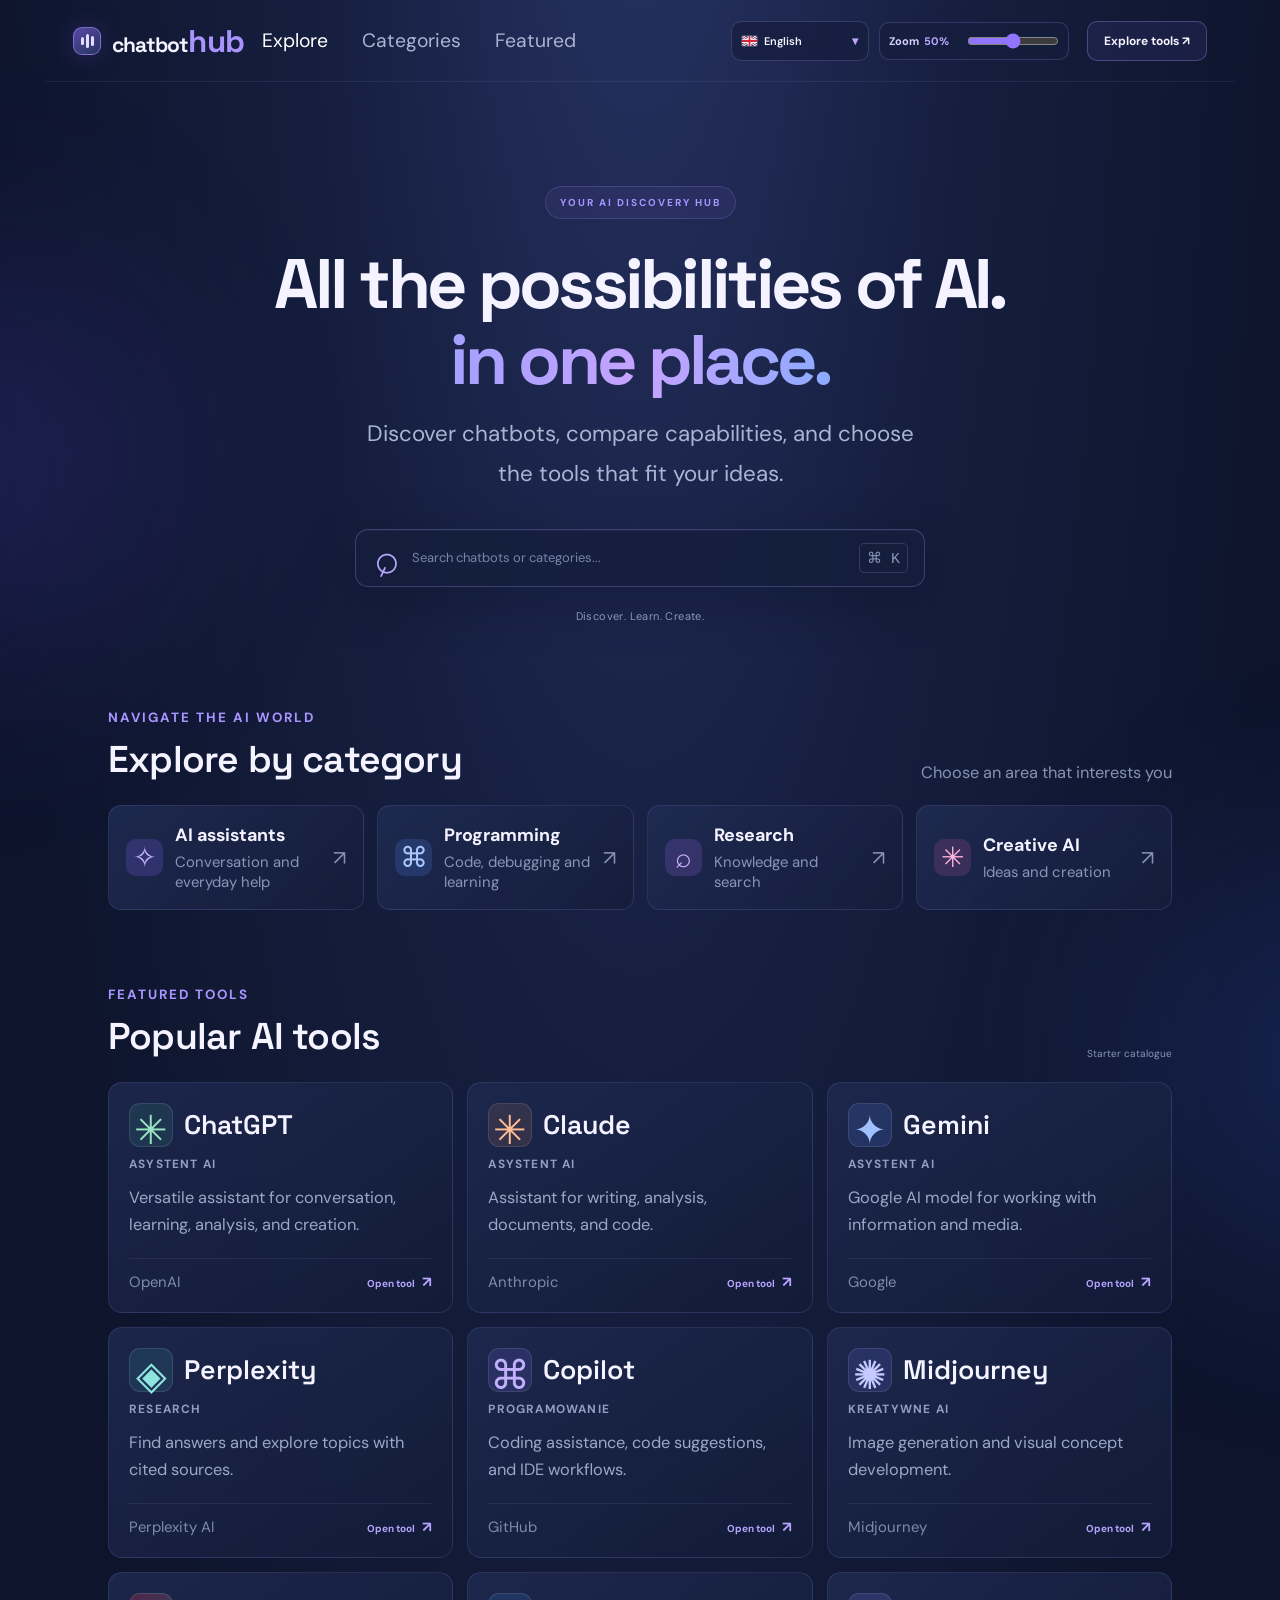
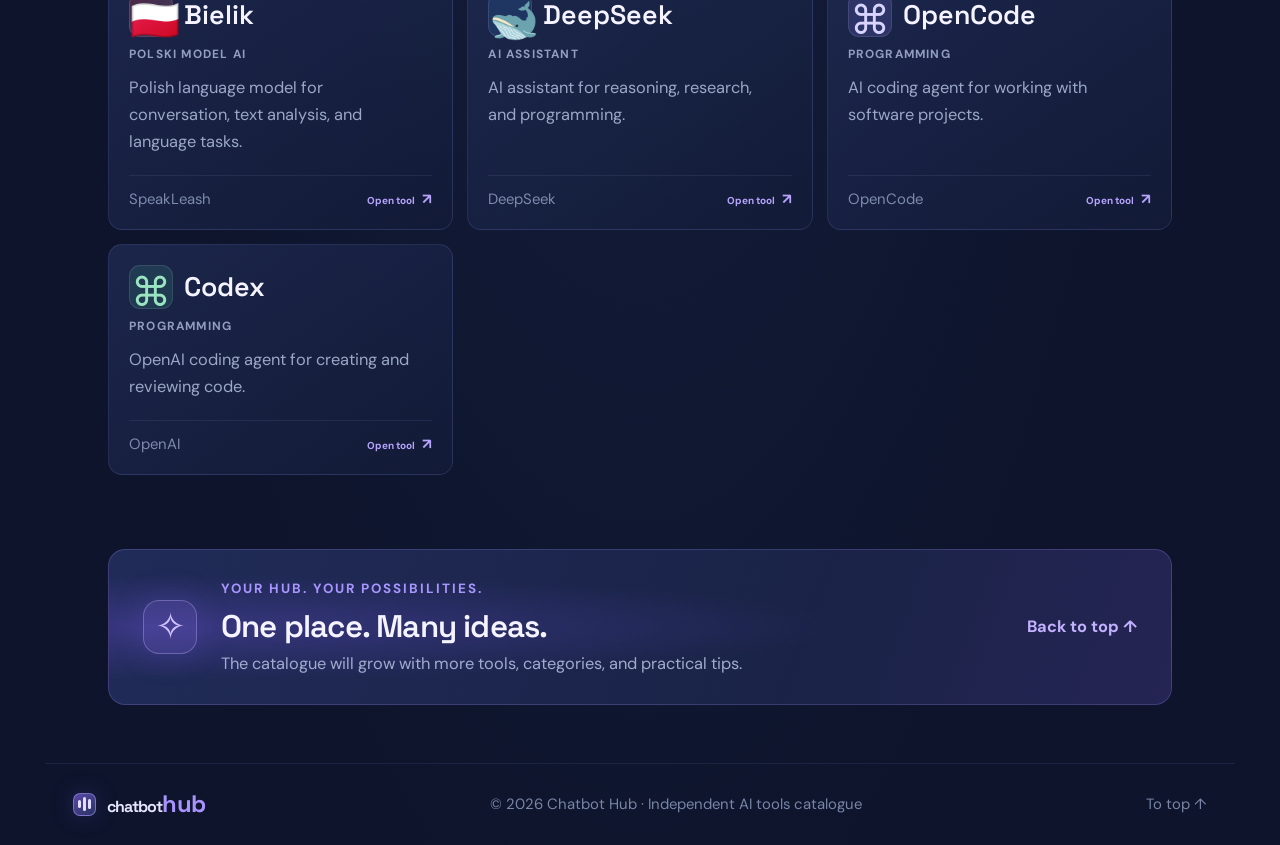
==== commit c4474ac1: "patched files html and css patched files index.html and styles.css, adding flags and some other AI  " ====
--- a/index.html
+++ b/index.html
@@ -4,7 +4,7 @@
   <meta charset="utf-8">
   <meta name="viewport" content="width=device-width, initial-scale=1">
   <meta name="theme-color" content="#10172f">
-  <meta name="description" content="Chatbot Hub — odkrywaj i porównuj narzędzia AI w jednym miejscu.">
+  <meta name="description" content="Chatbot Hub — odkrywaj i porównuj narzędzia AI in one place.">
   <title>Chatbot Hub — Twoje centrum AI</title>
   <link rel="preconnect" href="https://fonts.googleapis.com">
   <link rel="preconnect" href="https://fonts.gstatic.com" crossorigin>
@@ -12,347 +12,440 @@
   <link rel="stylesheet" href="styles.css">
 </head>
 <body>
-  <div class="ambient ambient-one"></div><div class="ambient ambient-two"></div>
+  <div class="ambient ambient-one"></div>
+  <div class="ambient ambient-two"></div>
+
   <header class="topbar">
-    <a class="brand" href="#discover" aria-label="Chatbot Hub home">
+    <a class="brand" href="#" aria-label="Chatbot Hub — strona główna">
       <span class="brand-mark"><span></span><span></span><span></span></span>
       <span>chatbot<span class="brand-light">hub</span></span>
     </a>
-    <nav class="nav-links" aria-label="Main navigation">
-      <a class="active" href="#discover" data-i18n="navDiscover">Odkrywaj</a>
-      <a href="#categories" data-i18n="navCategories">Kategorie</a>
-      <a href="#featured" data-i18n="navFeatured">Polecane</a>
+    <nav class="nav-links" aria-label="Główna nawigacja">
+      <a class="active" href="#odkrywaj" data-i18n="navExplore">Explore</a>
+      <a href="#kategorie" data-i18n="navCategories">Categories</a>
+      <a href="#polecane" data-i18n="navFeatured">Featured</a>
     </nav>
-    <div class="header-actions">
-      <label class="language-picker">
-        <span class="language-globe" aria-hidden="true">◎</span>
-        <span class="sr-only" data-i18n="languageLabel">Wybierz język</span>
-        <select id="language-select" aria-label="Wybierz język">
+    <div class="top-controls">
+      <div class="language-control" id="language-control">
+        <label class="sr-only" id="language-label">Language</label>
+        <select id="language-select" aria-label="Language" tabindex="-1">
+          <option value="en">English</option>
           <option value="pl">Polski</option>
-          <option value="en">English</option>
           <option value="es">Español</option>
           <option value="fr">Français</option>
           <option value="de">Deutsch</option>
           <option value="it">Italiano</option>
         </select>
+        <button class="language-trigger" id="language-trigger" type="button"
+                aria-haspopup="listbox" aria-expanded="false" aria-labelledby="language-label language-current">
+          <span class="flag flag-gb" aria-hidden="true">
+            <svg viewBox="0 0 24 16" focusable="false"><rect width="24" height="16" fill="#24478f"/><path d="M0 0L24 16M24 0L0 16" stroke="#fff" stroke-width="4"/><path d="M0 0L24 16M24 0L0 16" stroke="#d9253d" stroke-width="1.6"/><path d="M12 0V16M0 8H24" stroke="#fff" stroke-width="6"/><path d="M12 0V16M0 8H24" stroke="#d9253d" stroke-width="3"/></svg>
+          </span>
+          <span id="language-current">English</span>
+          <span class="language-chevron" aria-hidden="true">▾</span>
+        </button>
+        <div class="language-menu" id="language-menu" role="listbox" aria-label="Choose language" hidden>
+          <button type="button" class="language-option" role="option" data-language="en" aria-selected="true"><span class="flag flag-gb" aria-hidden="true"><svg viewBox="0 0 24 16"><rect width="24" height="16" fill="#24478f"/><path d="M0 0L24 16M24 0L0 16" stroke="#fff" stroke-width="4"/><path d="M0 0L24 16M24 0L0 16" stroke="#d9253d" stroke-width="1.6"/><path d="M12 0V16M0 8H24" stroke="#fff" stroke-width="6"/><path d="M12 0V16M0 8H24" stroke="#d9253d" stroke-width="3"/></svg></span>English</button>
+          <button type="button" class="language-option" role="option" data-language="pl" aria-selected="false"><span class="flag flag-pl" aria-hidden="true"><svg viewBox="0 0 24 16"><rect width="24" height="8" fill="#fff"/><rect y="8" width="24" height="8" fill="#dc143c"/></svg></span>Polski</button>
+          <button type="button" class="language-option" role="option" data-language="es" aria-selected="false"><span class="flag flag-es" aria-hidden="true"><svg viewBox="0 0 24 16"><rect width="24" height="4" fill="#aa151b"/><rect y="4" width="24" height="8" fill="#f1bf00"/><rect y="12" width="24" height="4" fill="#aa151b"/></svg></span>Español</button>
+          <button type="button" class="language-option" role="option" data-language="fr" aria-selected="false"><span class="flag flag-fr" aria-hidden="true"><svg viewBox="0 0 24 16"><rect width="8" height="16" fill="#1b3f8b"/><rect x="8" width="8" height="16" fill="#fff"/><rect x="16" width="8" height="16" fill="#ed2939"/></svg></span>Français</button>
+          <button type="button" class="language-option" role="option" data-language="de" aria-selected="false"><span class="flag flag-de" aria-hidden="true"><svg viewBox="0 0 24 16"><rect width="24" height="5.34" fill="#111"/><rect y="5.33" width="24" height="5.34" fill="#dd0000"/><rect y="10.66" width="24" height="5.34" fill="#ffce00"/></svg></span>Deutsch</button>
+          <button type="button" class="language-option" role="option" data-language="it" aria-selected="false"><span class="flag flag-it" aria-hidden="true"><svg viewBox="0 0 24 16"><rect width="8" height="16" fill="#009246"/><rect x="8" width="8" height="16" fill="#fff"/><rect x="16" width="8" height="16" fill="#ce2b37"/></svg></span>Italiano</button>
+        </div>
+      </div>
+      <label class="zoom-control" for="zoom-slider">
+        <span class="zoom-label">Zoom <output id="zoom-value">50%</output></span>
+        <input id="zoom-slider" type="range" min="1" max="100" value="50" step="1" aria-label="Zoom 1–100%">
       </label>
-      <a class="top-cta" href="#tools" data-i18n="topCta">Poznaj narzędzia <span>↗</span></a>
     </div>
+    <a class="top-cta" href="#odkrywaj" data-i18n="cta">Explore tools <span>↗</span></a>
   </header>
 
   <main>
-    <section class="hero" id="discover">
-      <div class="eyebrow"><span class="pulse"></span><span data-i18n="eyebrow">TWOJE CENTRUM SZTUCZNEJ INTELIGENCJI</span></div>
-      <h1 data-i18n="heroTitle">Wszystkie możliwości AI.<br><span>w jednym miejscu.</span></h1>
-      <p class="hero-copy" data-i18n="heroCopy">Odkrywaj chatboty, porównuj możliwości i wybieraj narzędzia, które najlepiej pasują do Twoich pomysłów.</p>
-      <form class="search-wrap" id="search-form" role="search">
-        <span class="search-icon" aria-hidden="true">⌕</span>
-        <input id="search" type="search" placeholder="Wyszukaj chatbot lub kategorię..." aria-label="Wyszukaj chatbot lub kategorię..." autocomplete="off">
-        <button class="search-submit" type="submit" aria-label="Szukaj">Enter</button>
-      </form>
-      <section class="mini-chat" aria-labelledby="chat-title">
-        <div class="chat-heading"><div><div class="section-kicker" data-i18n="chatKicker">CHATBOT HUB AI</div><h2 id="chat-title" data-i18n="chatTitle">Zapytaj AI</h2><p data-i18n="chatIntro">Wybierz model, zadaj pytanie, dodaj plik lub nagraj głos.</p></div><span class="chat-status"><i></i> <span data-i18n="chatStatus">Mini chat</span></span></div>
-        <label class="model-label" for="ai-provider" data-i18n="modelLabel">Model AI</label>
-        <div class="chat-controls"><select id="ai-provider" aria-label="Model AI"><option value="openai">🇺🇸 ChatGPT / OpenAI</option><option value="anthropic">🇺🇸 Claude</option><option value="google">🇺🇸 Gemini</option><option value="deepseek">🇨🇳 DeepSeek</option><option value="bielik">🇵🇱 Bielik.ai</option></select><input id="chat-question" type="text" data-i18n-placeholder="chatQuestionPlaceholder" placeholder="Wpisz pytanie do wybranego modelu..." maxlength="12000"><button id="send-chat" type="button" data-i18n="sendChat">Wyślij ↗</button></div>
-        <div class="upload-grid">
-          <div class="upload-file-group"><label class="upload-box" for="chat-files"><span class="upload-symbol">＋</span><strong data-i18n="uploadTitle">Dodaj pliki</strong><small data-i18n="uploadHint">Przeciągnij tutaj lub wybierz z komputera</small><input id="chat-files" type="file" multiple accept=".bmp,.jpg,.jpeg,.png,.txt,.doc,.docx,.gif,.xls,.xlsx,.ppt,.pptx,.mp3,.mp4,.ogg"><small class="file-limit" data-i18n="fileLimit">file max: 10MB</small></label><button id="clear-files" class="clear-files-button" type="button" data-i18n="clearFiles">Usuń pliki</button></div>
-          <div class="upload-box voice-box"><span class="upload-symbol">🎙</span><strong data-i18n="voiceTitle">Nagranie głosowe</strong><small id="recording-status" data-i18n="recordReady">Maksymalnie 60 sekund</small><div class="voice-actions"><button id="record-start" type="button" data-i18n="recordStart">● Nagraj</button><button id="record-stop" type="button" disabled data-i18n="recordStop">■ Zakończ</button></div><small id="record-time">00:00 / 01:00</small></div>
-        </div>
-        <div id="selected-files" class="selected-files" aria-live="polite"></div>
-        <div id="chat-error" class="chat-error" role="alert" hidden></div>
-        <div id="chat-response" class="chat-response" aria-live="polite"><div class="response-placeholder" data-i18n="responsePlaceholder">Odpowiedź wybranego modelu pojawi się tutaj.</div></div>
-        <p class="privacy-note" data-i18n="privacyNote">Pliki są przesyłane do skonfigurowanego serwera AI. Nie umieszczaj tu haseł ani poufnych danych.</p>
-      </section>
-      <div class="hero-meta"><span>✦</span> <span data-i18n="heroMeta">Odkrywaj. Ucz się. Twórz.</span></div>
+    <section class="hero" id="odkrywaj">
+      <div class="eyebrow"><span class="pulse"></span> YOUR AI DISCOVERY HUB</div>
+      <h1>All the possibilities of AI.<br><span>in one place.</span></h1>
+      <p class="hero-copy">Discover chatbots, compare capabilities, and choose the tools that fit your ideas.</p>
+      <div class="search-wrap">
+        <span class="search-icon">⌕</span>
+        <input id="search" type="search" placeholder="Search chatbots or categories..." aria-label="Search chatbots or categories" data-i18n-placeholder="searchPlaceholder">
+        <kbd>⌘ K</kbd>
+      </div>
+      <div class="hero-meta"><span>✦</span> Discover. Learn. Create.</div>
     </section>
 
-    <section class="section" id="categories">
+    <section class="section" id="kategorie">
       <div class="section-heading">
-        <div><div class="section-kicker" data-i18n="categoryKicker">NAWIGUJ PO ŚWIECIE AI</div><h2 data-i18n="categoryTitle">Odkryj według kategorii</h2></div>
-        <span class="subtle" data-i18n="categoryHint">Wybierz obszar, który Cię interesuje</span>
+        <div><div class="section-kicker">NAVIGATE THE AI WORLD</div><h2>Explore by category</h2></div>
+        <span class="subtle">Choose an area that interests you</span>
       </div>
       <div class="category-grid">
-        <a class="category-card" href="#tools" data-category="assistants"><span class="category-icon purple">✧</span><span><b data-i18n="catAssistants">Asystenci AI</b><small data-i18n="catAssistantsDesc">Rozmowa i codzienna pomoc</small></span><i>↗</i></a>
-        <a class="category-card" href="#tools" data-category="coding"><span class="category-icon blue">⌘</span><span><b data-i18n="catCoding">Programowanie</b><small data-i18n="catCodingDesc">Kod, debugowanie i nauka</small></span><i>↗</i></a>
-        <a class="category-card" href="#tools" data-category="research"><span class="category-icon violet">⌕</span><span><b data-i18n="catResearch">Research</b><small data-i18n="catResearchDesc">Wiedza i wyszukiwanie</small></span><i>↗</i></a>
-        <a class="category-card" href="#tools" data-category="creative"><span class="category-icon pink">✳</span><span><b data-i18n="catCreative">Kreatywne AI</b><small data-i18n="catCreativeDesc">Pomysły i tworzenie</small></span><i>↗</i></a>
+        <a class="category-card" href="#narzedzia" data-category="asystenci"><span class="category-icon purple">✧</span><span><b>AI assistants</b><small>Conversation and everyday help</small></span><i>↗</i></a>
+        <a class="category-card" href="#narzedzia" data-category="programowanie"><span class="category-icon blue">⌘</span><span><b>Programming</b><small>Code, debugging and learning</small></span><i>↗</i></a>
+        <a class="category-card" href="#narzedzia" data-category="research"><span class="category-icon violet">⌕</span><span><b>Research</b><small>Knowledge and search</small></span><i>↗</i></a>
+        <a class="category-card" href="#narzedzia" data-category="kreatywne"><span class="category-icon pink">✳</span><span><b>Creative AI</b><small>Ideas and creation</small></span><i>↗</i></a>
       </div>
     </section>
 
-    <section class="section tools-section" id="tools">
+    <section class="section tools-section" id="narzedzia">
       <div class="section-heading">
-        <div><div class="section-kicker" data-i18n="toolsKicker">WYBRANE NARZĘDZIA</div><h2 data-i18n="toolsTitle">Popularne chatboty</h2></div>
-        <span class="live-label"><span></span><span data-i18n="catalogLabel">Katalog startowy</span></span>
+        <div><div class="section-kicker">FEATURED TOOLS</div><h2>Popular AI tools</h2></div>
+        <span class="live-label"><span></span> Starter catalogue</span>
       </div>
       <div class="tools-grid" id="tools-grid">
-        <article class="tool-card" data-category="assistants research creative">
-          <div class="tool-top"><div class="tool-logo chatgpt">◎</div><span class="tool-type" data-i18n="typeAssistant">ASYSTENT AI</span><span class="country-tag" title="Country of origin / kraj pochodzenia">🇺🇸 US</span></div>
-          <h3>ChatGPT</h3><p data-i18n="chatgptDesc">Wszechstronny asystent do rozmów, nauki, analizy i tworzenia.</p>
-          <div class="tool-bottom"><span class="tool-note">OpenAI</span><a href="https://chatgpt.com/" target="_blank" rel="noopener noreferrer"><span data-i18n="openTool">Otwórz narzędzie</span> <b>↗</b></a></div>
-        </article>
-        <article class="tool-card" data-category="assistants research creative coding">
-          <div class="tool-top"><div class="tool-logo claude">C</div><span class="tool-type" data-i18n="typeAssistant">ASYSTENT AI</span><span class="country-tag" title="Country of origin / kraj pochodzenia">🇺🇸 US</span></div>
-          <h3>Claude</h3><p data-i18n="claudeDesc">Asystent do pracy z tekstem, analizą, dokumentami i kodem.</p>
-          <div class="tool-bottom"><span class="tool-note">Anthropic</span><a href="https://claude.ai/" target="_blank" rel="noopener noreferrer"><span data-i18n="openTool">Otwórz narzędzie</span> <b>↗</b></a></div>
-        </article>
-        <article class="tool-card" data-category="assistants research creative">
-          <div class="tool-top"><div class="tool-logo gemini">✧</div><span class="tool-type" data-i18n="typeAssistant">ASYSTENT AI</span><span class="country-tag" title="Country of origin / kraj pochodzenia">🇺🇸 US</span></div>
-          <h3>Gemini</h3><p data-i18n="geminiDesc">Model AI od Google do pracy z informacjami i multimediami.</p>
-          <div class="tool-bottom"><span class="tool-note">Google</span><a href="https://gemini.google.com/" target="_blank" rel="noopener noreferrer"><span data-i18n="openTool">Otwórz narzędzie</span> <b>↗</b></a></div>
-        </article>
-        <article class="tool-card" data-category="research assistants">
-          <div class="tool-top"><div class="tool-logo perplexity">◈</div><span class="tool-type">RESEARCH</span><span class="country-tag" title="Country of origin / kraj pochodzenia">🇺🇸 US</span></div>
-          <h3>Perplexity</h3><p data-i18n="perplexityDesc">Wyszukiwanie odpowiedzi i eksplorowanie tematów ze źródłami.</p>
-          <div class="tool-bottom"><span class="tool-note">Perplexity AI</span><a href="https://www.perplexity.ai/" target="_blank" rel="noopener noreferrer"><span data-i18n="openTool">Otwórz narzędzie</span> <b>↗</b></a></div>
-        </article>
-        <article class="tool-card" data-category="coding assistants">
-          <div class="tool-top"><div class="tool-logo copilot">⌘</div><span class="tool-type" data-i18n="typeCoding">PROGRAMOWANIE</span><span class="country-tag" title="Country of origin / kraj pochodzenia">🇺🇸 US</span></div>
-          <h3>GitHub Copilot</h3><p data-i18n="copilotDesc">Wsparcie programowania, podpowiedzi kodu i praca w IDE.</p>
-          <div class="tool-bottom"><span class="tool-note">GitHub</span><a href="https://github.com/features/copilot" target="_blank" rel="noopener noreferrer"><span data-i18n="openTool">Otwórz narzędzie</span> <b>↗</b></a></div>
-        </article>
-        <article class="tool-card" data-category="creative">
-          <div class="tool-top"><div class="tool-logo midjourney">✺</div><span class="tool-type" data-i18n="typeCreative">KREATYWNE AI</span><span class="country-tag" title="Country of origin / kraj pochodzenia">🇺🇸 US</span></div>
-          <h3>Midjourney</h3><p data-i18n="midjourneyDesc">Generowanie obrazów i rozwijanie wizualnych koncepcji.</p>
-          <div class="tool-bottom"><span class="tool-note">Midjourney</span><a href="https://www.midjourney.com/" target="_blank" rel="noopener noreferrer"><span data-i18n="openTool">Otwórz narzędzie</span> <b>↗</b></a></div>
-        </article>
-        <article class="tool-card" data-category="assistants research">
-          <div class="tool-top"><div class="tool-logo bielik">🇵🇱</div><span class="tool-type" data-i18n="typeAssistant">ASYSTENT AI</span><span class="country-tag" title="Country of origin / kraj pochodzenia">🇵🇱 PL</span></div>
-          <h3>Bielik.ai</h3><p data-i18n="bielikDesc">Polski ekosystem otwartych modeli językowych, rozwijanych z myślą o języku polskim.</p>
-          <div class="tool-bottom"><span class="tool-note">SpeakLeash</span><a href="https://www.bielik.ai/" target="_blank" rel="noopener noreferrer"><span data-i18n="openTool">Otwórz narzędzie</span> <b>↗</b></a></div>
-        </article>
-        <article class="tool-card" data-category="assistants research coding">
-          <div class="tool-top"><div class="tool-logo deepseek">◉</div><span class="tool-type" data-i18n="typeAssistant">ASYSTENT AI</span><span class="country-tag" title="Country of origin / kraj pochodzenia">🇨🇳 CN</span></div>
-          <h3>DeepSeek</h3><p data-i18n="deepseekDesc">Asystent AI i modele do rozumowania, analizy oraz programowania.</p>
-          <div class="tool-bottom"><span class="tool-note">DeepSeek</span><a href="https://chat.deepseek.com/" target="_blank" rel="noopener noreferrer"><span data-i18n="openTool">Otwórz narzędzie</span> <b>↗</b></a></div>
-        </article>
-        <article class="tool-card" data-category="assistants coding research">
-          <div class="tool-top"><div class="tool-logo openai">◎</div><span class="tool-type" data-i18n="typeAssistant">ASYSTENT AI</span><span class="country-tag" title="Country of origin / kraj pochodzenia">🇺🇸 US</span></div>
-          <h3>OpenAI</h3><p data-i18n="openaiDesc">Firma rozwijająca modele GPT, narzędzia AI i rozwiązania dla programistów.</p>
-          <div class="tool-bottom"><span class="tool-note">OpenAI</span><a href="https://openai.com/" target="_blank" rel="noopener noreferrer"><span data-i18n="openTool">Otwórz narzędzie</span> <b>↗</b></a></div>
-        </article>
-        <article class="tool-card" data-category="coding assistants">
-          <div class="tool-top"><div class="tool-logo opencode">⌘</div><span class="tool-type" data-i18n="typeCoding">PROGRAMOWANIE</span><span class="country-tag" title="Country of origin / kraj pochodzenia">🇺🇸 US</span></div>
-          <h3>OpenCode</h3><p data-i18n="opencodeDesc">Agent programistyczny działający w terminalu, obsługujący wiele modeli AI.</p>
-          <div class="tool-bottom"><span class="tool-note">OpenCode</span><a href="https://opencode.ai/" target="_blank" rel="noopener noreferrer"><span data-i18n="openTool">Otwórz narzędzie</span> <b>↗</b></a></div>
-        </article>
-        <article class="tool-card" data-category="coding assistants">
-          <div class="tool-top"><div class="tool-logo codex">⌘</div><span class="tool-type" data-i18n="typeCoding">PROGRAMOWANIE</span><span class="country-tag" title="Country of origin / kraj pochodzenia">🇺🇸 US</span></div>
-          <h3>Codex</h3><p data-i18n="codexDesc">Agent programistyczny OpenAI do tworzenia, analizowania i poprawiania kodu.</p>
-          <div class="tool-bottom"><span class="tool-note">OpenAI</span><a href="https://openai.com/codex/" target="_blank" rel="noopener noreferrer"><span data-i18n="openTool">Otwórz narzędzie</span> <b>↗</b></a></div>
-        </article>
-      </div>
-      <p class="empty-state" id="empty-state" hidden data-i18n="emptyState">Nie znaleziono narzędzi. Spróbuj innej frazy.</p>
+        <article class="tool-card" data-tags="asystenci research kreatywne">
+          <div class="tool-heading"><div class="tool-logo chatgpt">✳</div><h3>ChatGPT</h3></div><div class="tool-type">ASYSTENT AI</div><p>Wszechstronny asystent do rozmów, nauki, analizy i tworzenia.</p>
+          <div class="tool-bottom"><span class="tool-note">OpenAI</span><a href="https://chatgpt.com/" target="_blank" rel="noopener noreferrer">Open tool <b>↗</b></a></div>
+        </article>
+        <article class="tool-card" data-tags="asystenci research kreatywne">
+          <div class="tool-heading"><div class="tool-logo claude">✳</div><h3>Claude</h3></div><div class="tool-type">ASYSTENT AI</div><p>Asystent do pracy z tekstem, analizą, dokumentami i kodem.</p>
+          <div class="tool-bottom"><span class="tool-note">Anthropic</span><a href="https://claude.ai/" target="_blank" rel="noopener noreferrer">Open tool <b>↗</b></a></div>
+        </article>
+        <article class="tool-card" data-tags="asystenci research kreatywne">
+          <div class="tool-heading"><div class="tool-logo gemini">✦</div><h3>Gemini</h3></div><div class="tool-type">ASYSTENT AI</div><p>Model AI od Google do pracy z informacjami i multimediami.</p>
+          <div class="tool-bottom"><span class="tool-note">Google</span><a href="https://gemini.google.com/" target="_blank" rel="noopener noreferrer">Open tool <b>↗</b></a></div>
+        </article>
+        <article class="tool-card" data-tags="research asystenci">
+          <div class="tool-heading"><div class="tool-logo perplexity">◈</div><h3>Perplexity</h3></div><div class="tool-type">RESEARCH</div><p>Wyszukiwanie odpowiedzi i eksplorowanie tematów ze źródłami.</p>
+          <div class="tool-bottom"><span class="tool-note">Perplexity AI</span><a href="https://www.perplexity.ai/" target="_blank" rel="noopener noreferrer">Open tool <b>↗</b></a></div>
+        </article>
+        <article class="tool-card" data-tags="programowanie asystenci">
+          <div class="tool-heading"><div class="tool-logo copilot">⌘</div><h3>Copilot</h3></div><div class="tool-type">PROGRAMOWANIE</div><p>Wsparcie programowania, podpowiedzi kodu i praca w IDE.</p>
+          <div class="tool-bottom"><span class="tool-note">GitHub</span><a href="https://github.com/features/copilot" target="_blank" rel="noopener noreferrer">Open tool <b>↗</b></a></div>
+        </article>
+        <article class="tool-card" data-tags="kreatywne">
+          <div class="tool-heading"><div class="tool-logo midjourney">✺</div><h3>Midjourney</h3></div><div class="tool-type">KREATYWNE AI</div><p>Generowanie obrazów i rozwijanie wizualnych koncepcji.</p>
+          <div class="tool-bottom"><span class="tool-note">Midjourney</span><a href="https://www.midjourney.com/" target="_blank" rel="noopener noreferrer">Open tool <b>↗</b></a></div>
+        </article>
+        <article class="tool-card" data-tags="asystenci polski programowanie">
+          <div class="tool-heading"><div class="tool-logo bielik">🇵🇱</div><h3>Bielik</h3></div><div class="tool-type">POLSKI MODEL AI</div>
+          <p>Polski model językowy do rozmów, analizy tekstu i zadań językowych.</p>
+          <div class="tool-bottom"><span class="tool-note">SpeakLeash</span><a href="https://bielik.ai/" target="_blank" rel="noopener noreferrer" data-i18n="openTool">Open tool <b>↗</b></a></div>
+        </article>
+        <article class="tool-card" data-tags="asystenci research programowanie">
+          <div class="tool-heading"><div class="tool-logo deepseek">🐋</div><h3>DeepSeek</h3></div><div class="tool-type">AI ASSISTANT</div>
+          <p>Asystent AI do rozumowania, wyszukiwania i programowania.</p>
+          <div class="tool-bottom"><span class="tool-note">DeepSeek</span><a href="https://www.deepseek.com/" target="_blank" rel="noopener noreferrer" data-i18n="openTool">Open tool <b>↗</b></a></div>
+        </article>
+        <article class="tool-card" data-tags="programowanie asystenci">
+          <div class="tool-heading"><div class="tool-logo opencode">⌘</div><h3>OpenCode</h3></div><div class="tool-type">PROGRAMMING</div>
+          <p>Agent kodujący AI do pracy z projektami programistycznymi.</p>
+          <div class="tool-bottom"><span class="tool-note">OpenCode</span><a href="https://opencode.ai/" target="_blank" rel="noopener noreferrer" data-i18n="openTool">Open tool <b>↗</b></a></div>
+        </article>
+        <article class="tool-card" data-tags="programowanie asystenci">
+          <div class="tool-heading"><div class="tool-logo codex">⌘</div><h3>Codex</h3></div><div class="tool-type">PROGRAMMING</div>
+          <p>Agent programistyczny OpenAI do tworzenia i przeglądania kodu.</p>
+          <div class="tool-bottom"><span class="tool-note">OpenAI</span><a href="https://openai.com/codex/" target="_blank" rel="noopener noreferrer" data-i18n="openTool">Open tool <b>↗</b></a></div>
+        </article>
+      </div>
+      <p class="empty-state" id="empty-state" hidden>No tools found. Try another search.</p>
     </section>
 
-    <section class="feature-banner" id="featured">
+    <section class="feature-banner" id="polecane">
       <div class="feature-orb">✧</div>
-      <div><div class="section-kicker" data-i18n="bannerKicker">TWÓJ HUB. TWOJE MOŻLIWOŚCI.</div><h2 data-i18n="bannerTitle">Jedno miejsce. Wiele pomysłów.</h2><p data-i18n="bannerCopy">Katalog będzie rozwijany o kolejne narzędzia, kategorie i praktyczne wskazówki.</p></div>
-      <a href="#discover" class="feature-link" data-i18n="backTop">Wróć na górę ↑</a>
+      <div><div class="section-kicker">YOUR HUB. YOUR POSSIBILITIES.</div><h2>One place. Many ideas.</h2><p>The catalogue will grow with more tools, categories, and practical tips.</p></div>
+      <a href="#odkrywaj" class="feature-link">Back to top ↑</a>
     </section>
   </main>
 
-  <footer>
-    <a class="brand footer-brand" href="#discover"><span class="brand-mark"><span></span><span></span><span></span></span><span>chatbot<span class="brand-light">hub</span></span></a>
-    <span data-i18n="footerCopy">© 2026 Chatbot Hub · Niezależny katalog narzędzi AI</span>
-    <a href="#discover" data-i18n="footerTop">Do góry ↑</a>
-  </footer>
+  <footer><a class="brand footer-brand" href="#"><span class="brand-mark"><span></span><span></span><span></span></span><span>chatbot<span class="brand-light">hub</span></span></a><span>© 2026 Chatbot Hub · Independent AI tools catalogue</span><a href="#odkrywaj">To top ↑</a></footer>
 
   <script>
-    // Publiczny adres backendu Render dla Chatbot Hub. Klucze API pozostają wyłącznie na serwerze.
-    window.CHATBOT_HUB_API_URL = "https://chatbot-hub-sly5.onrender.com";
-    // Nazwy języków w selektorze są zapisane w ich własnych językach.
+    const search = document.querySelector('#search');
+    const cards = [...document.querySelectorAll('.tool-card')];
+    const empty = document.querySelector('#empty-state');
+    const languageSelect = document.querySelector('#language-select');
+    const zoomSlider = document.querySelector('#zoom-slider');
+    const zoomValue = document.querySelector('#zoom-value');
+
     const translations = {
+      en: {
+        nav:['Explore','Categories','Featured'], cta:'Explore tools',
+        eyebrow:'YOUR AI DISCOVERY HUB', h1a:'All the possibilities of AI.', h1b:'in one place.',
+        hero:'Discover chatbots, compare capabilities, and choose the tools that fit your ideas.',
+        search:'Search chatbots or categories...', meta:'Discover. Learn. Create.',
+        kicker1:'NAVIGATE THE AI WORLD', categoryTitle:'Explore by category', categorySub:'Choose an area that interests you',
+        categories:[['AI assistants','Conversation and everyday help'],['Programming','Code, debugging and learning'],['Research','Knowledge and search'],['Creative AI','Ideas and creation']],
+        toolsKicker:'FEATURED TOOLS', toolsTitle:'Popular AI tools', live:'Starter catalogue',
+        open:'Open tool', empty:'No tools found. Try another search.',
+        bannerKicker:'YOUR HUB. YOUR POSSIBILITIES.', bannerTitle:'One place. Many ideas.',
+        bannerText:'The catalogue will grow with more tools, categories, and practical tips.',
+        back:'Back to top ↑', footer:'© 2026 Chatbot Hub · Independent AI tools catalogue'
+      },
       pl: {
-        pageTitle:"Chatbot Hub — Twoje centrum AI",navDiscover:"Odkrywaj",navCategories:"Kategorie",navFeatured:"Polecane",topCta:"Poznaj narzędzia",languageLabel:"Wybierz język",
-        eyebrow:"TWOJE CENTRUM SZTUCZNEJ INTELIGENCJI",heroTitle:"Wszystkie możliwości AI.<br><span>w jednym miejscu.</span>",heroCopy:"Odkrywaj chatboty, porównuj możliwości i wybieraj narzędzia, które najlepiej pasują do Twoich pomysłów.",searchPlaceholder:"Wyszukaj chatbot lub kategorię...",heroMeta:"Odkrywaj. Ucz się. Twórz.",
-        categoryKicker:"NAWIGUJ PO ŚWIECIE AI",categoryTitle:"Odkryj według kategorii",categoryHint:"Wybierz obszar, który Cię interesuje",catAssistants:"Asystenci AI",catAssistantsDesc:"Rozmowa i codzienna pomoc",catCoding:"Programowanie",catCodingDesc:"Kod, debugowanie i nauka",catResearch:"Research",catResearchDesc:"Wiedza i wyszukiwanie",catCreative:"Kreatywne AI",catCreativeDesc:"Pomysły i tworzenie",
-        toolsKicker:"WYBRANE NARZĘDZIA",toolsTitle:"Popularne chatboty",catalogLabel:"Katalog startowy",typeAssistant:"ASYSTENT AI",typeCoding:"PROGRAMOWANIE",typeCreative:"KREATYWNE AI",chatgptDesc:"Wszechstronny asystent do rozmów, nauki, analizy i tworzenia.",claudeDesc:"Asystent do pracy z tekstem, analizą, dokumentami i kodem.",geminiDesc:"Model AI od Google do pracy z informacjami i multimediami.",perplexityDesc:"Wyszukiwanie odpowiedzi i eksplorowanie tematów ze źródłami.",copilotDesc:"Wsparcie programowania, podpowiedzi kodu i praca w IDE.",midjourneyDesc:"Generowanie obrazów i rozwijanie wizualnych koncepcji.",bielikDesc:"Polski ekosystem otwartych modeli językowych, rozwijanych z myślą o języku polskim.",deepseekDesc:"Asystent AI i modele do rozumowania, analizy oraz programowania.",openaiDesc:"Firma rozwijająca modele GPT, narzędzia AI i rozwiązania dla programistów.",opencodeDesc:"Agent programistyczny działający w terminalu, obsługujący wiele modeli AI.",codexDesc:"Agent programistyczny OpenAI do tworzenia, analizowania i poprawiania kodu.",
-        chatTitle:'Zapytaj AI',chatIntro:'Wybierz model, zadaj pytanie, dodaj plik lub nagraj głos.',modelLabel:'Model AI',chatQuestionPlaceholder:'Wpisz pytanie do wybranego modelu...',sendChat:'Wyślij ↗',uploadTitle:'Dodaj pliki',clearFiles:'Usuń pliki',uploadHint:'Przeciągnij tutaj lub wybierz z komputera',voiceTitle:'Nagranie głosowe',recordReady:'Maksymalnie 60 sekund',recordStart:'● Nagraj',recordStop:'■ Zakończ',responsePlaceholder:'Odpowiedź wybranego modelu pojawi się tutaj.',privacyNote:'Pliki są przesyłane do skonfigurowanego serwera AI. Nie umieszczaj tu haseł ani poufnych danych.',chatKicker:'CHATBOT HUB AI',chatStatus:'Mini chat',fileLimit:'file max: 10MB',chatSending:"Wysyłanie…",chatAnalyzing:"Model analizuje Twoje pytanie i załączniki…",chatNeedInput:"Wpisz pytanie, dodaj plik lub nagraj wiadomość.",chatFileError:"Plik {name} jest za duży lub ma nieobsługiwany format. Limit: 10 MB na plik.",chatRecording:"Nagrywanie…",chatRecordingReady:"Nagranie gotowe — zostanie wysłane z pytaniem.",chatMicError:"Nie udało się uruchomić mikrofonu.",chatNoAnswer:"Model nie zwrócił odpowiedzi.",chatConnectionError:"Nie można połączyć się z backendem. Uruchom serwer API i ustaw adres API w konfiguracji wdrożenia.",chatServerError:"Serwer nie mógł przetworzyć zapytania.",openTool:"Otwórz narzędzie",emptyState:"Nie znaleziono narzędzi. Spróbuj innej frazy.",bannerKicker:"TWÓJ HUB. TWOJE MOŻLIWOŚCI.",bannerTitle:"Jedno miejsce. Wiele pomysłów.",bannerCopy:"Katalog będzie rozwijany o kolejne narzędzia, kategorie i praktyczne wskazówki.",backTop:"Wróć na górę ↑",footerCopy:"© 2026 Chatbot Hub · Niezależny katalog narzędzi AI",footerTop:"Do góry ↑",searchLabel:"Wyszukaj chatbot lub kategorię..."
-      },
-      en: {
-        pageTitle:"Chatbot Hub — Your AI Center",navDiscover:"Discover",navCategories:"Categories",navFeatured:"Featured",topCta:"Explore tools",languageLabel:"Choose language",
-        eyebrow:"YOUR ARTIFICIAL INTELLIGENCE HUB",heroTitle:"All the possibilities of AI.<br><span>in one place.</span>",heroCopy:"Discover chatbots, compare their capabilities, and choose the tools that best fit your ideas.",searchPlaceholder:"Search for a chatbot or category...",heroMeta:"Discover. Learn. Create.",
-        categoryKicker:"EXPLORE THE WORLD OF AI",categoryTitle:"Explore by category",categoryHint:"Choose an area that interests you",catAssistants:"AI Assistants",catAssistantsDesc:"Conversation and everyday help",catCoding:"Programming",catCodingDesc:"Code, debugging and learning",catResearch:"Research",catResearchDesc:"Knowledge and search",catCreative:"Creative AI",catCreativeDesc:"Ideas and creation",
-        toolsKicker:"SELECTED TOOLS",toolsTitle:"Popular chatbots",catalogLabel:"Starter catalog",typeAssistant:"AI ASSISTANT",typeCoding:"PROGRAMMING",typeCreative:"CREATIVE AI",chatgptDesc:"A versatile assistant for conversation, learning, analysis and creation.",claudeDesc:"An assistant for working with text, analysis, documents and code.",geminiDesc:"Google's AI model for working with information and multimedia.",perplexityDesc:"Find answers and explore topics with cited sources.",copilotDesc:"Programming support, code suggestions and help inside your IDE.",midjourneyDesc:"Generate images and develop visual concepts.",bielikDesc:"An open Polish language-model ecosystem designed with the Polish language in mind.",deepseekDesc:"AI assistant and models for reasoning, analysis and coding.",openaiDesc:"The company behind GPT models, AI tools and developer solutions.",opencodeDesc:"A terminal-based coding agent that works with many AI models.",codexDesc:"OpenAI coding agent for building, analyzing and improving code.",
-        chatTitle:'Ask AI',chatIntro:'Choose a model, ask a question, attach a file or record your voice.',modelLabel:'AI model',chatQuestionPlaceholder:'Ask the selected model a question...',sendChat:'Send ↗',uploadTitle:'Add files',clearFiles:'Remove files',uploadHint:'Drop files here or browse your computer',voiceTitle:'Voice recording',recordReady:'Up to 60 seconds',recordStart:'● Record',recordStop:'■ Stop',responsePlaceholder:'The selected model’s answer will appear here.',privacyNote:'Files are sent to the configured AI server. Do not include passwords or confidential data.',chatKicker:'CHATBOT HUB AI',chatStatus:'Mini chat',fileLimit:'file max: 10MB',chatSending:"Sending…",chatAnalyzing:"The model is analyzing your question and attachments…",chatNeedInput:"Enter a question, attach a file, or record a message.",chatFileError:"File {name} is too large or has an unsupported format. Limit: 10 MB per file.",chatRecording:"Recording…",chatRecordingReady:"Recording ready — it will be sent with your question.",chatMicError:"Could not start the microphone.",chatNoAnswer:"The model did not return an answer.",chatConnectionError:"Cannot connect to the backend. Start the API server and configure its URL.",chatServerError:"The server could not process the request.",openTool:"Open tool",emptyState:"No tools found. Try a different search.",bannerKicker:"YOUR HUB. YOUR POSSIBILITIES.",bannerTitle:"One place. Many ideas.",bannerCopy:"The catalog will grow with more tools, categories and practical tips.",backTop:"Back to top ↑",footerCopy:"© 2026 Chatbot Hub · Independent AI tools directory",footerTop:"Top ↑",searchLabel:"Search for a chatbot or category..."
+        nav:['Odkrywaj','Kategorie','Polecane'], cta:'Poznaj narzędzia',
+        eyebrow:'TWOJE CENTRUM SZTUCZNEJ INTELIGENCJI', h1a:'Wszystkie możliwości AI.', h1b:'w jednym miejscu.',
+        hero:'Odkrywaj chatboty, porównuj możliwości i wybieraj narzędzia, które najlepiej pasują do Twoich pomysłów.',
+        search:'Wyszukaj chatbot lub kategorię...', meta:'Odkrywaj. Ucz się. Twórz.',
+        kicker1:'NAWIGUJ PO ŚWIECIE AI', categoryTitle:'Odkryj według kategorii', categorySub:'Wybierz obszar, który Cię interesuje',
+        categories:[['Asystenci AI','Rozmowa i codzienna pomoc'],['Programowanie','Kod, debugowanie i nauka'],['Research','Wiedza i wyszukiwanie'],['Kreatywne AI','Pomysły i tworzenie']],
+        toolsKicker:'WYBRANE NARZĘDZIA', toolsTitle:'Popularne chatboty', live:'Katalog startowy',
+        open:'Otwórz narzędzie', empty:'Nie znaleziono narzędzi. Spróbuj innej frazy.',
+        bannerKicker:'TWÓJ HUB. TWOJE MOŻLIWOŚCI.', bannerTitle:'Jedno miejsce. Wiele pomysłów.',
+        bannerText:'Katalog będzie rozwijany o kolejne narzędzia, kategorie i praktyczne wskazówki.',
+        back:'Wróć na górę ↑', footer:'© 2026 Chatbot Hub · Niezależny katalog narzędzi AI'
       },
       es: {
-        pageTitle:"Chatbot Hub — Tu centro de IA",navDiscover:"Descubrir",navCategories:"Categorías",navFeatured:"Destacados",topCta:"Explorar herramientas",languageLabel:"Elegir idioma",
-        eyebrow:"TU CENTRO DE INTELIGENCIA ARTIFICIAL",heroTitle:"Todas las posibilidades de la IA.<br><span>en un solo lugar.</span>",heroCopy:"Descubre chatbots, compara sus capacidades y elige las herramientas que mejor se adapten a tus ideas.",searchPlaceholder:"Buscar un chatbot o una categoría...",heroMeta:"Descubre. Aprende. Crea.",
-        categoryKicker:"EXPLORA EL MUNDO DE LA IA",categoryTitle:"Explora por categoría",categoryHint:"Elige el área que te interesa",catAssistants:"Asistentes de IA",catAssistantsDesc:"Conversación y ayuda diaria",catCoding:"Programación",catCodingDesc:"Código, depuración y aprendizaje",catResearch:"Investigación",catResearchDesc:"Conocimiento y búsqueda",catCreative:"IA creativa",catCreativeDesc:"Ideas y creación",
-        toolsKicker:"HERRAMIENTAS SELECCIONADAS",toolsTitle:"Chatbots populares",catalogLabel:"Catálogo inicial",typeAssistant:"ASISTENTE DE IA",typeCoding:"PROGRAMACIÓN",typeCreative:"IA CREATIVA",chatgptDesc:"Un asistente versátil para conversar, aprender, analizar y crear.",claudeDesc:"Un asistente para trabajar con textos, análisis, documentos y código.",geminiDesc:"El modelo de IA de Google para trabajar con información y contenido multimedia.",perplexityDesc:"Encuentra respuestas y explora temas con fuentes citadas.",copilotDesc:"Ayuda para programar, sugerencias de código y asistencia en tu IDE.",midjourneyDesc:"Genera imágenes y desarrolla conceptos visuales.",bielikDesc:"Ecosistema polaco de modelos de lenguaje abiertos, diseñado para el idioma polaco.",deepseekDesc:"Asistente de IA y modelos para razonamiento, análisis y programación.",openaiDesc:"La empresa que desarrolla los modelos GPT, herramientas de IA y soluciones para desarrolladores.",opencodeDesc:"Agente de programación en terminal compatible con muchos modelos de IA.",codexDesc:"Agente de programación de OpenAI para crear, analizar y mejorar código.",
-        chatTitle:'Pregunta a la IA',chatIntro:'Elige un modelo, haz una pregunta, adjunta un archivo o graba tu voz.',modelLabel:'Modelo de IA',chatQuestionPlaceholder:'Escribe una pregunta para el modelo seleccionado...',sendChat:'Enviar ↗',uploadTitle:'Añadir archivos',clearFiles:'Eliminar archivos',uploadHint:'Arrastra archivos aquí o selecciónalos en tu equipo',voiceTitle:'Grabación de voz',recordReady:'Máximo 60 segundos',recordStart:'● Grabar',recordStop:'■ Detener',responsePlaceholder:'La respuesta del modelo aparecerá aquí.',privacyNote:'Los archivos se envían al servidor de IA configurado. No incluyas contraseñas ni datos confidenciales.',chatKicker:'CHATBOT HUB AI',chatStatus:'Mini chat',fileLimit:'file max: 10MB',chatSending:"Enviando…",chatAnalyzing:"El modelo está analizando tu pregunta y los archivos adjuntos…",chatNeedInput:"Escribe una pregunta, adjunta un archivo o graba un mensaje.",chatFileError:"El archivo {name} es demasiado grande o tiene un formato no compatible. Límite: 10 MB por archivo.",chatRecording:"Grabando…",chatRecordingReady:"Grabación lista: se enviará con tu pregunta.",chatMicError:"No se pudo iniciar el micrófono.",chatNoAnswer:"El modelo no devolvió ninguna respuesta.",chatConnectionError:"No se puede conectar con el servidor. Inicia la API y configura su dirección.",chatServerError:"El servidor no pudo procesar la solicitud.",openTool:"Abrir herramienta",emptyState:"No se encontraron herramientas. Prueba otra búsqueda.",bannerKicker:"TU HUB. TUS POSIBILIDADES.",bannerTitle:"Un lugar. Muchas ideas.",bannerCopy:"El catálogo crecerá con más herramientas, categorías y consejos prácticos.",backTop:"Volver arriba ↑",footerCopy:"© 2026 Chatbot Hub · Directorio independiente de herramientas de IA",footerTop:"Arriba ↑",searchLabel:"Buscar un chatbot o una categoría..."
+        nav:['Explorar','Categorías','Destacados'], cta:'Ver herramientas',
+        eyebrow:'TU CENTRO DE DESCUBRIMIENTO DE IA', h1a:'Todas las posibilidades de la IA.', h1b:'en un solo lugar.',
+        hero:'Descubre chatbots, compara sus capacidades y elige las herramientas adecuadas para tus ideas.',
+        search:'Buscar chatbots o categorías...', meta:'Descubre. Aprende. Crea.',
+        kicker1:'NAVEGA POR EL MUNDO DE LA IA', categoryTitle:'Explorar por categoría', categorySub:'Elige el área que te interesa',
+        categories:[['Asistentes de IA','Conversación y ayuda diaria'],['Programación','Código, depuración y aprendizaje'],['Investigación','Conocimiento y búsqueda'],['IA creativa','Ideas y creación']],
+        toolsKicker:'HERRAMIENTAS DESTACADAS', toolsTitle:'Chatbots populares', live:'Catálogo inicial',
+        open:'Abrir herramienta', empty:'No se encontraron herramientas. Prueba otra búsqueda.',
+        bannerKicker:'TU HUB. TUS POSIBILIDADES.', bannerTitle:'Un lugar. Muchas ideas.',
+        bannerText:'El catálogo crecerá con más herramientas, categorías y consejos prácticos.',
+        back:'Volver arriba ↑', footer:'© 2026 Chatbot Hub · Catálogo independiente de herramientas de IA'
       },
       fr: {
-        pageTitle:"Chatbot Hub — Votre centre IA",navDiscover:"Découvrir",navCategories:"Catégories",navFeatured:"À la une",topCta:"Explorer les outils",languageLabel:"Choisir la langue",
-        eyebrow:"VOTRE CENTRE D’INTELLIGENCE ARTIFICIELLE",heroTitle:"Toutes les possibilités de l’IA.<br><span>au même endroit.</span>",heroCopy:"Découvrez des chatbots, comparez leurs capacités et choisissez les outils qui correspondent le mieux à vos idées.",searchPlaceholder:"Rechercher un chatbot ou une catégorie...",heroMeta:"Découvrez. Apprenez. Créez.",
-        categoryKicker:"EXPLOREZ LE MONDE DE L’IA",categoryTitle:"Découvrir par catégorie",categoryHint:"Choisissez un domaine qui vous intéresse",catAssistants:"Assistants IA",catAssistantsDesc:"Conversation et aide au quotidien",catCoding:"Programmation",catCodingDesc:"Code, débogage et apprentissage",catResearch:"Recherche",catResearchDesc:"Connaissances et recherche",catCreative:"IA créative",catCreativeDesc:"Idées et création",
-        toolsKicker:"OUTILS SÉLECTIONNÉS",toolsTitle:"Chatbots populaires",catalogLabel:"Catalogue de départ",typeAssistant:"ASSISTANT IA",typeCoding:"PROGRAMMATION",typeCreative:"IA CRÉATIVE",chatgptDesc:"Un assistant polyvalent pour discuter, apprendre, analyser et créer.",claudeDesc:"Un assistant pour travailler sur des textes, des analyses, des documents et du code.",geminiDesc:"Le modèle IA de Google pour travailler avec des informations et des contenus multimédias.",perplexityDesc:"Trouvez des réponses et explorez des sujets avec des sources citées.",copilotDesc:"Aide à la programmation, suggestions de code et assistance dans votre IDE.",midjourneyDesc:"Générez des images et développez des concepts visuels.",bielikDesc:"Écosystème polonais de modèles linguistiques ouverts, conçu pour la langue polonaise.",deepseekDesc:"Assistant IA et modèles pour le raisonnement, l’analyse et la programmation.",openaiDesc:"L’entreprise qui développe les modèles GPT, des outils IA et des solutions pour développeurs.",opencodeDesc:"Agent de programmation en terminal compatible avec de nombreux modèles IA.",codexDesc:"Agent de programmation OpenAI pour créer, analyser et améliorer du code.",
-        chatTitle:'Demander à l’IA',chatIntro:'Choisissez un modèle, posez une question, joignez un fichier ou enregistrez votre voix.',modelLabel:'Modèle IA',chatQuestionPlaceholder:'Posez une question au modèle sélectionné...',sendChat:'Envoyer ↗',uploadTitle:'Ajouter des fichiers',clearFiles:'Supprimer les fichiers',uploadHint:'Déposez les fichiers ici ou parcourez votre ordinateur',voiceTitle:'Enregistrement vocal',recordReady:'60 secondes maximum',recordStart:'● Enregistrer',recordStop:'■ Arrêter',responsePlaceholder:'La réponse du modèle apparaîtra ici.',privacyNote:'Les fichiers sont envoyés au serveur IA configuré. N’incluez aucun mot de passe ni donnée confidentielle.',chatKicker:'CHATBOT HUB AI',chatStatus:'Mini chat',fileLimit:'file max: 10MB',chatSending:"Envoi…",chatAnalyzing:"Le modèle analyse votre question et les pièces jointes…",chatNeedInput:"Saisissez une question, joignez un fichier ou enregistrez un message.",chatFileError:"Le fichier {name} est trop volumineux ou son format n’est pas pris en charge. Limite : 10 Mo par fichier.",chatRecording:"Enregistrement…",chatRecordingReady:"Enregistrement prêt — il sera envoyé avec votre question.",chatMicError:"Impossible de démarrer le microphone.",chatNoAnswer:"Le modèle n’a renvoyé aucune réponse.",chatConnectionError:"Connexion au serveur impossible. Démarrez l’API et configurez son adresse.",chatServerError:"Le serveur n’a pas pu traiter la demande.",openTool:"Ouvrir l’outil",emptyState:"Aucun outil trouvé. Essayez une autre recherche.",bannerKicker:"VOTRE HUB. VOS POSSIBILITÉS.",bannerTitle:"Un endroit. Mille idées.",bannerCopy:"Le catalogue s’enrichira de nouveaux outils, catégories et conseils pratiques.",backTop:"Retour en haut ↑",footerCopy:"© 2026 Chatbot Hub · Annuaire indépendant des outils d’IA",footerTop:"Haut ↑",searchLabel:"Rechercher un chatbot ou une catégorie..."
+        nav:['Découvrir','Catégories','À la une'], cta:'Voir les outils',
+        eyebrow:'VOTRE CENTRE DE DÉCOUVERTE DE L’IA', h1a:'Toutes les possibilités de l’IA.', h1b:'au même endroit.',
+        hero:'Découvrez des chatbots, comparez leurs capacités et choisissez les outils adaptés à vos idées.',
+        search:'Rechercher des chatbots ou catégories...', meta:'Découvrez. Apprenez. Créez.',
+        kicker1:'EXPLOREZ LE MONDE DE L’IA', categoryTitle:'Explorer par catégorie', categorySub:'Choisissez un domaine qui vous intéresse',
+        categories:[['Assistants IA','Conversation et aide au quotidien'],['Programmation','Code, débogage et apprentissage'],['Recherche','Connaissances et recherche'],['IA créative','Idées et création']],
+        toolsKicker:'OUTILS À LA UNE', toolsTitle:'Chatbots populaires', live:'Catalogue de départ',
+        open:'Ouvrir l’outil', empty:'Aucun outil trouvé. Essayez une autre recherche.',
+        bannerKicker:'VOTRE HUB. VOS POSSIBILITÉS.', bannerTitle:'Un lieu. Beaucoup d’idées.',
+        bannerText:'Le catalogue s’enrichira de nouveaux outils, catégories et conseils pratiques.',
+        back:'Retour en haut ↑', footer:'© 2026 Chatbot Hub · Catalogue indépendant d’outils IA'
       },
       de: {
-        pageTitle:"Chatbot Hub — Dein KI-Zentrum",navDiscover:"Entdecken",navCategories:"Kategorien",navFeatured:"Empfehlungen",topCta:"Tools entdecken",languageLabel:"Sprache auswählen",
-        eyebrow:"DEIN ZENTRUM FÜR KÜNSTLICHE INTELLIGENZ",heroTitle:"Alle Möglichkeiten der KI.<br><span>an einem Ort.</span>",heroCopy:"Entdecke Chatbots, vergleiche ihre Funktionen und wähle die Tools, die am besten zu deinen Ideen passen.",searchPlaceholder:"Chatbot oder Kategorie suchen...",heroMeta:"Entdecken. Lernen. Erschaffen.",
-        categoryKicker:"ENTDECKE DIE WELT DER KI",categoryTitle:"Nach Kategorie entdecken",categoryHint:"Wähle einen Bereich, der dich interessiert",catAssistants:"KI-Assistenten",catAssistantsDesc:"Gespräche und Alltagshilfe",catCoding:"Programmierung",catCodingDesc:"Code, Fehlersuche und Lernen",catResearch:"Recherche",catResearchDesc:"Wissen und Suche",catCreative:"Kreative KI",catCreativeDesc:"Ideen und Gestaltung",
-        toolsKicker:"AUSGEWÄHLTE TOOLS",toolsTitle:"Beliebte Chatbots",catalogLabel:"Startkatalog",typeAssistant:"KI-ASSISTENT",typeCoding:"PROGRAMMIERUNG",typeCreative:"KREATIVE KI",chatgptDesc:"Ein vielseitiger Assistent für Gespräche, Lernen, Analysen und Kreativität.",claudeDesc:"Ein Assistent für Texte, Analysen, Dokumente und Programmcode.",geminiDesc:"Googles KI-Modell für Informationen und Multimedia-Inhalte.",perplexityDesc:"Finde Antworten und erkunde Themen mit Quellenangaben.",copilotDesc:"Programmierhilfe, Code-Vorschläge und Unterstützung direkt in deiner IDE.",midjourneyDesc:"Erstelle Bilder und entwickle visuelle Konzepte.",bielikDesc:"Offenes polnisches Sprachmodell-Ökosystem mit besonderem Fokus auf die polnische Sprache.",deepseekDesc:"KI-Assistent und Modelle für logisches Denken, Analyse und Programmierung.",openaiDesc:"Das Unternehmen hinter GPT-Modellen, KI-Tools und Entwicklerlösungen.",opencodeDesc:"Terminalbasierter Programmieragent für die Arbeit mit vielen KI-Modellen.",codexDesc:"OpenAI-Programmieragent zum Erstellen, Analysieren und Verbessern von Code.",
-        chatTitle:'KI fragen',chatIntro:'Wähle ein Modell, stelle eine Frage, füge eine Datei hinzu oder nimm deine Stimme auf.',modelLabel:'KI-Modell',chatQuestionPlaceholder:'Stelle dem ausgewählten Modell eine Frage...',sendChat:'Senden ↗',uploadTitle:'Dateien hinzufügen',clearFiles:'Dateien entfernen',uploadHint:'Dateien hier ablegen oder auf deinem Computer auswählen',voiceTitle:'Sprachaufnahme',recordReady:'Maximal 60 Sekunden',recordStart:'● Aufnehmen',recordStop:'■ Stoppen',responsePlaceholder:'Die Antwort des ausgewählten Modells erscheint hier.',privacyNote:'Dateien werden an den konfigurierten KI-Server gesendet. Keine Passwörter oder vertraulichen Daten eingeben.',chatKicker:'CHATBOT HUB AI',chatStatus:'Mini chat',fileLimit:'file max: 10MB',chatSending:"Wird gesendet…",chatAnalyzing:"Das Modell analysiert deine Frage und Anhänge…",chatNeedInput:"Gib eine Frage ein, füge eine Datei hinzu oder nimm eine Nachricht auf.",chatFileError:"Datei {name} ist zu groß oder hat ein nicht unterstütztes Format. Limit: 10 MB pro Datei.",chatRecording:"Aufnahme läuft…",chatRecordingReady:"Aufnahme bereit — sie wird mit deiner Frage gesendet.",chatMicError:"Das Mikrofon konnte nicht gestartet werden.",chatNoAnswer:"Das Modell hat keine Antwort zurückgegeben.",chatConnectionError:"Keine Verbindung zum Backend. Starte den API-Server und konfiguriere seine Adresse.",chatServerError:"Der Server konnte die Anfrage nicht verarbeiten.",openTool:"Tool öffnen",emptyState:"Keine Tools gefunden. Versuche eine andere Suche.",bannerKicker:"DEIN HUB. DEINE MÖGLICHKEITEN.",bannerTitle:"Ein Ort. Viele Ideen.",bannerCopy:"Der Katalog wird um weitere Tools, Kategorien und praktische Tipps erweitert.",backTop:"Nach oben ↑",footerCopy:"© 2026 Chatbot Hub · Unabhängiges Verzeichnis für KI-Tools",footerTop:"Nach oben ↑",searchLabel:"Chatbot oder Kategorie suchen..."
+        nav:['Entdecken','Kategorien','Empfohlen'], cta:'Tools entdecken',
+        eyebrow:'DEIN ZENTRUM FÜR KI-ENTDECKUNGEN', h1a:'Alle Möglichkeiten der KI.', h1b:'an einem Ort.',
+        hero:'Entdecke Chatbots, vergleiche ihre Fähigkeiten und wähle passende Tools für deine Ideen.',
+        search:'Chatbots oder Kategorien suchen...', meta:'Entdecken. Lernen. Erstellen.',
+        kicker1:'DIE WELT DER KI ENTDECKEN', categoryTitle:'Nach Kategorie entdecken', categorySub:'Wähle einen Bereich, der dich interessiert',
+        categories:[['KI-Assistenten','Gespräche und Alltagshilfe'],['Programmierung','Code, Debugging und Lernen'],['Recherche','Wissen und Suche'],['Kreative KI','Ideen und Kreation']],
+        toolsKicker:'AUSGEWÄHLTE TOOLS', toolsTitle:'Beliebte Chatbots', live:'Startkatalog',
+        open:'Tool öffnen', empty:'Keine Tools gefunden. Versuche eine andere Suche.',
+        bannerKicker:'DEIN HUB. DEINE MÖGLICHKEITEN.', bannerTitle:'Ein Ort. Viele Ideen.',
+        bannerText:'Der Katalog wird um weitere Tools, Kategorien und praktische Tipps erweitert.',
+        back:'Nach oben ↑', footer:'© 2026 Chatbot Hub · Unabhängiger Katalog für KI-Tools'
       },
       it: {
-        pageTitle:"Chatbot Hub — Il tuo centro IA",navDiscover:"Scopri",navCategories:"Categorie",navFeatured:"In evidenza",topCta:"Esplora gli strumenti",languageLabel:"Scegli la lingua",
-        eyebrow:"IL TUO CENTRO DI INTELLIGENZA ARTIFICIALE",heroTitle:"Tutte le possibilità dell’IA.<br><span>in un unico posto.</span>",heroCopy:"Scopri i chatbot, confronta le loro funzionalità e scegli gli strumenti più adatti alle tue idee.",searchPlaceholder:"Cerca un chatbot o una categoria...",heroMeta:"Scopri. Impara. Crea.",
-        categoryKicker:"ESPLORA IL MONDO DELL’IA",categoryTitle:"Esplora per categoria",categoryHint:"Scegli l’area che ti interessa",catAssistants:"Assistenti IA",catAssistantsDesc:"Conversazione e aiuto quotidiano",catCoding:"Programmazione",catCodingDesc:"Codice, debug e apprendimento",catResearch:"Ricerca",catResearchDesc:"Conoscenza e ricerca",catCreative:"IA creativa",catCreativeDesc:"Idee e creazione",
-        toolsKicker:"STRUMENTI SELEZIONATI",toolsTitle:"Chatbot popolari",catalogLabel:"Catalogo iniziale",typeAssistant:"ASSISTENTE IA",typeCoding:"PROGRAMMAZIONE",typeCreative:"IA CREATIVA",chatgptDesc:"Un assistente versatile per conversare, imparare, analizzare e creare.",claudeDesc:"Un assistente per lavorare con testi, analisi, documenti e codice.",geminiDesc:"Il modello IA di Google per lavorare con informazioni e contenuti multimediali.",perplexityDesc:"Trova risposte ed esplora argomenti con fonti citate.",copilotDesc:"Supporto alla programmazione, suggerimenti di codice e assistenza nel tuo IDE.",midjourneyDesc:"Genera immagini e sviluppa concept visivi.",bielikDesc:"Ecosistema polacco di modelli linguistici aperti, progettato per la lingua polacca.",deepseekDesc:"Assistente IA e modelli per ragionamento, analisi e programmazione.",openaiDesc:"L’azienda che sviluppa i modelli GPT, strumenti IA e soluzioni per sviluppatori.",opencodeDesc:"Agente di programmazione da terminale compatibile con molti modelli IA.",codexDesc:"Agente di programmazione OpenAI per creare, analizzare e migliorare codice.",
-        chatTitle:'Chiedi all’IA',chatIntro:'Scegli un modello, fai una domanda, allega un file o registra la tua voce.',modelLabel:'Modello IA',chatQuestionPlaceholder:'Scrivi una domanda per il modello selezionato...',sendChat:'Invia ↗',uploadTitle:'Aggiungi file',clearFiles:'Rimuovi file',uploadHint:'Trascina qui i file o selezionali dal computer',voiceTitle:'Registrazione vocale',recordReady:'Massimo 60 secondi',recordStart:'● Registra',recordStop:'■ Ferma',responsePlaceholder:'La risposta del modello apparirà qui.',privacyNote:'I file vengono inviati al server IA configurato. Non inserire password o dati riservati.',chatKicker:'CHATBOT HUB AI',chatStatus:'Mini chat',fileLimit:'file max: 10MB',chatSending:"Invio…",chatAnalyzing:"Il modello sta analizzando la domanda e gli allegati…",chatNeedInput:"Scrivi una domanda, allega un file o registra un messaggio.",chatFileError:"Il file {name} è troppo grande o ha un formato non supportato. Limite: 10 MB per file.",chatRecording:"Registrazione…",chatRecordingReady:"Registrazione pronta: verrà inviata con la domanda.",chatMicError:"Impossibile avviare il microfono.",chatNoAnswer:"Il modello non ha restituito una risposta.",chatConnectionError:"Impossibile connettersi al backend. Avvia il server API e configura il suo indirizzo.",chatServerError:"Il server non è riuscito a elaborare la richiesta.",openTool:"Apri strumento",emptyState:"Nessuno strumento trovato. Prova un'altra ricerca.",bannerKicker:"IL TUO HUB. LE TUE POSSIBILITÀ.",bannerTitle:"Un luogo. Tante idee.",bannerCopy:"Il catalogo si arricchirà di nuovi strumenti, categorie e consigli pratici.",backTop:"Torna in alto ↑",footerCopy:"© 2026 Chatbot Hub · Elenco indipendente di strumenti IA",footerTop:"In alto ↑",searchLabel:"Cerca un chatbot o una categoria..."
+        nav:['Esplora','Categorie','In evidenza'], cta:'Scopri gli strumenti',
+        eyebrow:'IL TUO HUB PER SCOPRIRE L’INTELLIGENZA ARTIFICIALE', h1a:'Tutte le possibilità dell’IA.', h1b:'in un unico posto.',
+        hero:'Scopri i chatbot, confronta le funzionalità e scegli gli strumenti più adatti alle tue idee.',
+        search:'Cerca chatbot o categorie...', meta:'Scopri. Impara. Crea.',
+        kicker1:'ESPLORA IL MONDO DELL’IA', categoryTitle:'Esplora per categoria', categorySub:'Scegli l’area che ti interessa',
+        categories:[['Assistenti IA','Conversazione e aiuto quotidiano'],['Programmazione','Codice, debug e apprendimento'],['Ricerca','Conoscenza e ricerca'],['IA creativa','Idee e creazione']],
+        toolsKicker:'STRUMENTI IN EVIDENZA', toolsTitle:'Chatbot popolari', live:'Catalogo iniziale',
+        open:'Apri strumento', empty:'Nessuno strumento trovato. Prova un’altra ricerca.',
+        bannerKicker:'IL TUO HUB. LE TUE POSSIBILITÀ.', bannerTitle:'Un posto. Tante idee.',
+        bannerText:'Il catalogo crescerà con nuovi strumenti, categorie e consigli pratici.',
+        back:'Torna su ↑', footer:'© 2026 Chatbot Hub · Catalogo indipendente di strumenti IA'
       }
     };
 
-    const languageSelect = document.getElementById("language-select");
-    const searchInput = document.getElementById("search");
-    const toolCards = [...document.querySelectorAll(".tool-card")];
-    const emptyState = document.getElementById("empty-state");
-    let activeCategory = "";
-
-    function applyLanguage(language) {
-      const dictionary = translations[language] || translations.pl;
-      document.documentElement.lang = language;
-      document.title = dictionary.pageTitle;
-      document.querySelectorAll("[data-i18n]").forEach(element => {
-        const translated = dictionary[element.dataset.i18n];
-        if (translated) element.innerHTML = translated;
-      });
-      searchInput.placeholder = dictionary.searchPlaceholder;
-      document.querySelectorAll("[data-i18n-placeholder]").forEach(element => { const value = dictionary[element.dataset.i18nPlaceholder]; if (value) element.placeholder = value; });
-      const provider = document.getElementById("ai-provider"); if (provider) provider.setAttribute("aria-label", dictionary.modelLabel || "AI model");
-      searchInput.setAttribute("aria-label", dictionary.searchLabel);
-      languageSelect.value = language;
-      try { localStorage.setItem("chatbotHubLanguage", language); } catch (error) { /* Storage may be disabled. */ }
+    const toolDescriptions = {
+      en: [
+        'Versatile assistant for conversation, learning, analysis, and creation.',
+        'Assistant for writing, analysis, documents, and code.',
+        'Google AI model for working with information and media.',
+        'Find answers and explore topics with cited sources.',
+        'Coding assistance, code suggestions, and IDE workflows.',
+        'Image generation and visual concept development.',
+        'Polish language model for conversation, text analysis, and language tasks.',
+        'AI assistant for reasoning, research, and programming.',
+        'AI coding agent for working with software projects.',
+        'OpenAI coding agent for creating and reviewing code.'
+      ],
+      pl: [
+        'Wszechstronny asystent do rozmów, nauki, analizy i tworzenia.',
+        'Asystent do pracy z tekstem, analizą, dokumentami i kodem.',
+        'Model AI od Google do pracy z informacjami i multimediami.',
+        'Wyszukiwanie odpowiedzi i eksplorowanie tematów ze źródłami.',
+        'Wsparcie programowania, podpowiedzi kodu i praca w IDE.',
+        'Generowanie obrazów i rozwijanie wizualnych koncepcji.',
+        'Polski model językowy do rozmów, analizy tekstu i zadań językowych.',
+        'Asystent AI do rozumowania, wyszukiwania i programowania.',
+        'Agent kodujący AI do pracy z projektami programistycznymi.',
+        'Agent programistyczny OpenAI do tworzenia i przeglądania kodu.'
+      ],
+      es: [
+        'Asistente versátil para conversar, aprender, analizar y crear.',
+        'Asistente para textos, análisis, documentos y código.',
+        'Modelo de Google para trabajar con información y contenido multimedia.',
+        'Busca respuestas y explora temas con fuentes citadas.',
+        'Ayuda para programar, sugerencias de código y uso en IDE.',
+        'Generación de imágenes y desarrollo de conceptos visuales.',
+        'Modelo de lenguaje polaco para conversar y analizar textos.',
+        'Asistente de IA para razonamiento, investigación y programación.',
+        'Agente de programación con IA para proyectos de software.',
+        'Agente de programación de OpenAI para crear y revisar código.'
+      ],
+      fr: [
+        'Assistant polyvalent pour discuter, apprendre, analyser et créer.',
+        'Assistant pour les textes, l’analyse, les documents et le code.',
+        'Modèle Google pour travailler avec des informations et des médias.',
+        'Trouvez des réponses et explorez des sujets avec des sources.',
+        'Aide au développement, suggestions de code et intégration IDE.',
+        'Génération d’images et création de concepts visuels.',
+        'Modèle de langue polonaise pour les échanges et l’analyse de texte.',
+        'Assistant IA pour le raisonnement, la recherche et le développement.',
+        'Agent de codage IA pour les projets logiciels.',
+        'Agent de programmation OpenAI pour créer et examiner du code.'
+      ],
+      de: [
+        'Vielseitiger Assistent für Gespräche, Lernen, Analyse und Kreativität.',
+        'Assistent für Texte, Analysen, Dokumente und Code.',
+        'Google-KI-Modell für Informationen und Multimedia.',
+        'Antworten finden und Themen mit Quellen erkunden.',
+        'Programmierhilfe, Codevorschläge und IDE-Workflows.',
+        'Bildgenerierung und Entwicklung visueller Konzepte.',
+        'Polnisches Sprachmodell für Gespräche und Textanalyse.',
+        'KI-Assistent für logisches Denken, Recherche und Programmierung.',
+        'KI-Coding-Agent für Softwareprojekte.',
+        'OpenAI-Coding-Agent zum Erstellen und Prüfen von Code.'
+      ],
+      it: [
+        'Assistente versatile per conversazioni, studio, analisi e creazione.',
+        'Assistente per testi, analisi, documenti e codice.',
+        'Modello Google per lavorare con informazioni e contenuti multimediali.',
+        'Trova risposte ed esplora argomenti con fonti citate.',
+        'Supporto alla programmazione, suggerimenti di codice e IDE.',
+        'Generazione di immagini e sviluppo di concept visivi.',
+        'Modello linguistico polacco per conversazioni e analisi del testo.',
+        'Assistente IA per ragionamento, ricerca e programmazione.',
+        'Agente di programmazione IA per progetti software.',
+        'Agente di programmazione OpenAI per creare e revisionare codice.'
+      ]
+    };
+
+    function setText(selector, value) {
+      const element = document.querySelector(selector);
+      if (element) element.textContent = value;
     }
-
-    function normalizeSearch(value) {
-      return value.toLocaleLowerCase().normalize("NFD").replace(/[\u0300-\u036f]/g, "").trim();
+    function applyLanguage(lang) {
+      const t = translations[lang] || translations.en;
+      document.documentElement.lang = lang;
+      document.querySelectorAll('.nav-links a').forEach((el, i) => el.textContent = t.nav[i]);
+      setText('.top-cta', t.cta + ' ↗');
+      setText('.eyebrow', t.eyebrow);
+      const h1 = document.querySelector('h1');
+      h1.innerHTML = `${t.h1a}<br><span>${t.h1b}</span>`;
+      setText('.hero-copy', t.hero);
+      search.placeholder = t.search;
+      search.setAttribute('aria-label', t.search);
+      setText('.hero-meta', t.meta);
+      setText('#kategorie .section-kicker', t.kicker1);
+      setText('#kategorie h2', t.categoryTitle);
+      setText('#kategorie .subtle', t.categorySub);
+      document.querySelectorAll('.category-card').forEach((el, i) => {
+        el.querySelector('b').textContent = t.categories[i][0];
+        el.querySelector('small').textContent = t.categories[i][1];
+      });
+      document.querySelectorAll('.tool-card p').forEach((el, i) => {
+        el.textContent = (toolDescriptions[lang] || toolDescriptions.en)[i];
+      });
+      setText('#narzedzia .section-kicker', t.toolsKicker);
+      setText('#narzedzia h2', t.toolsTitle);
+      setText('.live-label', t.live);
+      document.querySelectorAll('.tool-bottom a').forEach(a => {
+        const b = a.querySelector('b');
+        a.textContent = t.open + ' ';
+        if (b) a.appendChild(b);
+        else { const arrow = document.createElement('b'); arrow.textContent = '↗'; a.appendChild(arrow); }
+      });
+      setText('.empty-state', t.empty);
+      setText('#polecane .section-kicker', t.bannerKicker);
+      setText('#polecane h2', t.bannerTitle);
+      setText('#polecane p', t.bannerText);
+      setText('.feature-link', t.back);
+      setText('footer > span', t.footer);
+      languageSelect.value = lang;
+      const selectedOption = document.querySelector(`.language-option[data-language="${lang}"]`);
+      if (selectedOption) {
+        const trigger = document.querySelector('#language-trigger');
+        const current = document.querySelector('#language-current');
+        const selectedFlag = selectedOption.querySelector('.flag').cloneNode(true);
+        trigger.querySelector('.flag').replaceWith(selectedFlag);
+        current.textContent = selectedOption.textContent.trim();
+        document.querySelectorAll('.language-option').forEach(option => {
+          option.setAttribute('aria-selected', String(option === selectedOption));
+        });
+      }
     }
 
-    function filterTools() {
-      const query = normalizeSearch(searchInput.value);
-      let visibleCount = 0;
-      toolCards.forEach(card => {
-        const categories = (card.dataset.category || "").replace(/\s+/g, " ");
-        const categoryMatch = !activeCategory || categories.split(" ").includes(activeCategory);
-        const searchableText = normalizeSearch(`${card.innerText} ${categories}`);
-        const searchMatch = !query || searchableText.includes(query);
-        const visible = categoryMatch && searchMatch;
-        card.hidden = !visible;
-        if (visible) visibleCount++;
-      });
-      emptyState.hidden = visibleCount !== 0;
-      return visibleCount;
+    function filterTools(term) {
+      const q = term.trim().toLocaleLowerCase();
+      let visible = 0;
+      cards.forEach(card => {
+        const match = (card.innerText + ' ' + card.dataset.tags).toLocaleLowerCase().includes(q);
+        card.hidden = !match;
+        if (match) visible++;
+      });
+      empty.hidden = visible !== 0;
     }
-
-    document.getElementById("search-form").addEventListener("submit", event => {
-      event.preventDefault();
-      filterTools();
-      document.getElementById("tools").scrollIntoView({ behavior: "smooth", block: "start" });
-    });
-    languageSelect.addEventListener("change", event => applyLanguage(event.target.value));
-    searchInput.addEventListener("input", filterTools);
-    document.querySelectorAll(".category-card").forEach(link => {
-      link.addEventListener("click", () => {
-        activeCategory = link.dataset.category;
-        filterTools();
-      });
-    });
-    document.querySelectorAll(".brand, .feature-link").forEach(link => {
-      link.addEventListener("click", () => { activeCategory = ""; filterTools(); });
-    });
-    document.addEventListener("keydown", event => {
-      if (event.key === "Escape" && document.activeElement === searchInput) {
-        searchInput.value = "";
-        activeCategory = "";
-        filterTools();
-        searchInput.blur();
+    search.addEventListener('input', event => filterTools(event.target.value));
+    document.querySelectorAll('.category-card').forEach(link => {
+      link.addEventListener('click', () => {
+        const category = link.dataset.category;
+        search.value = category;
+        filterTools(category);
+      });
+    });
+    const languageTrigger = document.querySelector('#language-trigger');
+    const languageMenu = document.querySelector('#language-menu');
+
+    function closeLanguageMenu() {
+      languageMenu.hidden = true;
+      languageTrigger.setAttribute('aria-expanded', 'false');
+    }
+    languageTrigger.addEventListener('click', () => {
+      const willOpen = languageMenu.hidden;
+      languageMenu.hidden = !willOpen;
+      languageTrigger.setAttribute('aria-expanded', String(willOpen));
+    });
+    document.querySelectorAll('.language-option').forEach(option => {
+      option.addEventListener('click', () => {
+        const lang = option.dataset.language;
+        applyLanguage(lang);
+        closeLanguageMenu();
+        try { localStorage.setItem('chatbotHubLanguage', lang); } catch (_) {}
+      });
+    });
+    document.addEventListener('click', event => {
+      if (!event.target.closest('#language-control')) closeLanguageMenu();
+    });
+    document.addEventListener('keydown', event => {
+      if (event.key === 'Escape') closeLanguageMenu();
+    });
+
+    // Zoom: 1% = 8px, 100% = 40px. Apply font changes only after release.
+    const fontElements = [...document.querySelectorAll('body *')].filter(el =>
+      el.children.length === 0 && el.textContent.trim() && !el.closest('.zoom-control, .language-control')
+    );
+    const baseFontSizes = new Map(fontElements.map(el => [el, parseFloat(getComputedStyle(el).fontSize) || 16]));
+    function applyZoom(percent) {
+      const targetSize = 8 + ((Number(percent) - 1) / 99) * 32;
+      const factor = targetSize / 16;
+      baseFontSizes.forEach((baseSize, element) => {
+        if (element.isConnected) element.style.fontSize = `${(baseSize * factor).toFixed(2)}px`;
+      });
+      zoomValue.textContent = `${percent}%`;
+      try { localStorage.setItem('chatbotHubZoom', String(percent)); } catch (_) {}
+    }
+    zoomSlider.addEventListener('input', event => {
+      zoomValue.textContent = `${event.target.value}%`;
+    });
+    zoomSlider.addEventListener('change', event => applyZoom(event.target.value));
+
+    // Start in English on every fresh page load.
+    applyLanguage('en');
+    let savedZoom = 50;
+    try { savedZoom = Number(localStorage.getItem('chatbotHubZoom')) || 50; } catch (_) {}
+    zoomSlider.value = String(Math.min(100, Math.max(1, savedZoom)));
+    applyZoom(zoomSlider.value);
+
+    document.addEventListener('keydown', event => {
+      if ((event.metaKey || event.ctrlKey) && event.key.toLowerCase() === 'k') {
+        event.preventDefault(); search.focus();
       }
-    });
-
-
-    // Mini-chat: API keys remain on the backend, never in this public page.
-    const chatFiles = document.getElementById('chat-files');
-    const chatQuestion = document.getElementById('chat-question');
-    const chatResponse = document.getElementById('chat-response');
-    const chatError = document.getElementById('chat-error');
-    const sendChat = document.getElementById('send-chat');
-    const selectedFiles = document.getElementById('selected-files');
-    const allowedExtensions = ['bmp','jpg','jpeg','png','txt','doc','docx','gif','xls','xlsx','ppt','pptx','mp3','mp4','ogg'];
-    let audioBlob = null, recorder = null, recordTimer = null, recordSeconds = 0, mediaStream = null;
-    function showChatError(message) { chatError.textContent = message; chatError.hidden = false; }
-    function updateFileList() {
-      selectedFiles.textContent = [...chatFiles.files].map(file => `${file.name} (${(file.size/1024/1024).toFixed(2)} MB)`).join(' · ');
-    }
-    const clearFilesButton = document.getElementById('clear-files');
-    clearFilesButton.addEventListener('click', () => {
-      chatFiles.value = '';
-      updateFileList();
-      chatError.hidden = true;
-    });
-    chatFiles.addEventListener('change', () => {
-      chatError.hidden = true;
-      const files = [...chatFiles.files];
-      const invalid = files.find(file => file.size > 10*1024*1024 || !allowedExtensions.includes(file.name.split('.').pop().toLowerCase()));
-      if (invalid) { chatFiles.value = ''; updateFileList(); showChatError((translations[languageSelect.value] || translations.pl).chatFileError.replace('{name}', invalid.name)); return; }
-      updateFileList();
-    });
-    document.getElementById('record-start').addEventListener('click', async () => {
-      try {
-        if (!navigator.mediaDevices?.getUserMedia || !window.MediaRecorder) throw new Error('Ta przeglądarka nie obsługuje nagrywania. Użyj aktualnego Chrome lub Edge przez HTTPS.');
-        mediaStream = await navigator.mediaDevices.getUserMedia({audio:true});
-        const options = MediaRecorder.isTypeSupported('audio/webm;codecs=opus') ? {mimeType:'audio/webm;codecs=opus'} : {};
-        recorder = new MediaRecorder(mediaStream, options); const chunks=[];
-        recorder.ondataavailable = event => { if(event.data.size) chunks.push(event.data); };
-        recorder.onstop = () => { audioBlob = new Blob(chunks,{type:recorder.mimeType || 'audio/webm'}); mediaStream?.getTracks().forEach(track=>track.stop()); mediaStream=null; document.getElementById('recording-status').textContent=(translations[languageSelect.value] || translations.pl).chatRecordingReady; };
-        recorder.start(); recordSeconds=0; audioBlob=null;
-        document.getElementById('record-start').disabled=true; document.getElementById('record-stop').disabled=false;
-        document.getElementById('recording-status').textContent=(translations[languageSelect.value] || translations.pl).chatRecording;
-        recordTimer=setInterval(()=>{recordSeconds++;document.getElementById('record-time').textContent=`00:${String(recordSeconds).padStart(2,'0')} / 01:00`;if(recordSeconds>=60) stopRecording();},1000);
-      } catch(error) { showChatError(error.message || (translations[languageSelect.value] || translations.pl).chatMicError); }
-    });
-    function stopRecording(){ if(recorder && recorder.state!=='inactive') recorder.stop(); clearInterval(recordTimer); document.getElementById('record-start').disabled=false; document.getElementById('record-stop').disabled=true; }
-    document.getElementById('record-stop').addEventListener('click',stopRecording);
-    async function submitChat(){
-      chatError.hidden=true;
-      if(recorder && recorder.state==='recording') { await new Promise(resolve => { recorder.addEventListener('stop', resolve, {once:true}); stopRecording(); }); }
-      const question=chatQuestion.value.trim(); const files=[...chatFiles.files];
-      if(!question && !files.length && !audioBlob){showChatError((translations[languageSelect.value] || translations.pl).chatNeedInput);return;}
-      const dict=translations[languageSelect.value] || translations.pl; sendChat.disabled=true; sendChat.textContent=dict.chatSending; chatResponse.textContent=dict.chatAnalyzing;
-      const form=new FormData(); form.append('provider',document.getElementById('ai-provider').value); form.append('question',question);
-      files.forEach(file=>form.append('files',file)); if(audioBlob) form.append('audio',audioBlob, 'voice-message.webm');
-      try{
-        const configuredApi = (window.CHATBOT_HUB_API_URL || '').trim();
-        if (!configuredApi && location.hostname.endsWith('github.io')) {
-          throw new Error('Backend API nie jest skonfigurowany. Najpierw wdroż backend Python (np. Render), a następnie ustaw window.CHATBOT_HUB_API_URL w index.html na adres usługi HTTPS. GitHub Pages nie uruchamia backendu Python.');
-        }
-        const apiBase=configuredApi.replace(/\/$/,'');
-        const response=await fetch(`${apiBase}/api/chat`,{method:'POST',body:form});
-        const contentType=response.headers.get('content-type') || '';
-        const data=contentType.includes('application/json') ? await response.json() : {detail:`Backend zwrócił nieoczekiwaną odpowiedź (HTTP ${response.status}). Sprawdź adres API i wdrożenie backendu.`};
-        if(!response.ok) throw new Error(data.detail || dict.chatServerError);
-        if(!data.answer) throw new Error(dict.chatNoAnswer);
-        chatResponse.textContent=data.answer;
-        audioBlob=null; chatFiles.value=''; updateFileList();
-      }catch(error){chatResponse.textContent='';showChatError(error.message.includes('Failed to fetch')?dict.chatConnectionError:error.message);}
-      finally{sendChat.disabled=false;sendChat.textContent=(translations[languageSelect.value] || translations.pl).sendChat;}
-    }
-    sendChat.addEventListener('click',submitChat); chatQuestion.addEventListener('keydown',event=>{if(event.key==='Enter')submitChat();});
-    const uploadBox=document.querySelector('.upload-box');
-    ['dragenter','dragover'].forEach(type=>uploadBox.addEventListener(type,event=>{event.preventDefault();uploadBox.classList.add('dragging');}));
-    ['dragleave','drop'].forEach(type=>uploadBox.addEventListener(type,event=>{event.preventDefault();uploadBox.classList.remove('dragging');}));
-    uploadBox.addEventListener('drop',event=>{const dt=new DataTransfer();[...event.dataTransfer.files].forEach(file=>dt.items.add(file));chatFiles.files=dt.files;chatFiles.dispatchEvent(new Event('change'));});
-
-    let initialLanguage = "pl";
-    try {
-      const savedLanguage = localStorage.getItem("chatbotHubLanguage");
-      if (savedLanguage && translations[savedLanguage]) initialLanguage = savedLanguage;
-    } catch (error) { /* Use Polish when browser storage is unavailable. */ }
-    applyLanguage(initialLanguage);
-    filterTools();
+      if (event.key === 'Escape') { search.value = ''; filterTools(''); search.blur(); }
+    });
   </script>
 </body>
 </html>
--- a/styles.css
+++ b/styles.css
@@ -3,140 +3,193 @@
 :root {
   color-scheme: dark;
   --bg: #0d142b;
-  --surface: rgba(25, 34, 65, .72);
-  --surface-strong: rgba(31, 42, 79, .9);
-  --border: rgba(164, 157, 255, .16);
-  --text: #f3f2ff;
-  --muted: #a8afca;
-  --purple: #a78bfa;
-  --lavender: #c4b5fd;
-  --blue: #7c9cff;
-  --pink: #e2a5ff;
-  --shadow: 0 24px 70px rgba(2, 5, 20, .28);
+  --panel: rgba(23, 32, 64, .76);
+  --panel-strong: #182344;
+  --line: rgba(164, 160, 255, .14);
+  --text: #f4f3ff;
+  --muted: #9ba8ca;
+  --purple: #9275ff;
+  --violet: #b39aff;
+  --blue: #6d9cff;
 }
 * { box-sizing: border-box; }
 html { scroll-behavior: smooth; }
 body {
-  margin: 0; min-height: 100vh; overflow-x: hidden; position: relative;
-  background: radial-gradient(ellipse at 50% -20%, #263365 0%, transparent 48%), var(--bg);
-  color: var(--text); font-family: "DM Sans", sans-serif; line-height: 1.6;
+  margin: 0; min-height: 100vh; overflow-x: hidden;
+  color: var(--text); background: radial-gradient(ellipse at 50% -20%, #293568 0, #151e3e 38%, var(--bg) 75%);
+  font-family: 'DM Sans', sans-serif;
 }
 a { color: inherit; text-decoration: none; }
-button, input, select { font: inherit; }
-.ambient { position: absolute; width: 420px; height: 420px; border-radius: 50%; filter: blur(100px); opacity: .16; pointer-events: none; z-index: -1; }
-.ambient-one { background: #8056ed; top: 250px; left: -240px; }
-.ambient-two { background: #4169d8; top: 850px; right: -270px; }
-.topbar {
-  width: min(1180px, calc(100% - 48px)); margin: 0 auto; min-height: 88px;
-  display: flex; align-items: center; justify-content: space-between; gap: 28px;
-  border-bottom: 1px solid rgba(194, 190, 255, .09);
+.ambient { position: fixed; z-index: -1; width: 420px; height: 420px; border-radius: 50%; filter: blur(110px); opacity: .17; pointer-events: none; }
+.ambient-one { top: 250px; left: -260px; background: #6d55ff; }
+.ambient-two { top: 850px; right: -270px; background: #486dff; }
+.topbar { height: 82px; max-width: 1190px; margin: auto; padding: 0 28px; display: flex; align-items: center; justify-content: space-between; border-bottom: 1px solid rgba(180,185,255,.09); }
+.brand { display: inline-flex; align-items: center; gap: 11px; font: 700 21px 'Space Grotesk', sans-serif; letter-spacing: -.8px; }
+.brand-light { color: #a994ff; }
+.brand-mark { width: 28px; height: 28px; border: 1px solid rgba(176,154,255,.55); border-radius: 9px; display: flex; align-items: center; justify-content: center; gap: 2px; background: linear-gradient(145deg, #5948a7, #26345f); box-shadow: 0 0 24px rgba(130,100,255,.22); }
+.brand-mark span { width: 3px; border-radius: 5px; background: #e5ddff; }
+.brand-mark span:nth-child(1) { height: 8px; }.brand-mark span:nth-child(2) { height: 14px; }.brand-mark span:nth-child(3) { height: 10px; }
+.nav-links { display: flex; gap: 34px; color: #aab4d2; font-size: 13px; }
+.nav-links a { transition: color .2s; }.nav-links a:hover,.nav-links .active { color: #fff; }
+.top-cta { padding: 11px 16px; border: 1px solid rgba(169,151,255,.32); border-radius: 10px; background: rgba(105,83,193,.13); font-size: 12px; font-weight: 700; }
+.top-cta span { color: #b8a5ff; margin-left: 8px; }
+main { max-width: 1120px; padding: 0 28px; margin: auto; }
+.hero { text-align: center; padding: 104px 0 86px; }
+.eyebrow,.section-kicker { color: #a995ff; font-size: 10px; font-weight: 700; letter-spacing: 2px; }
+.eyebrow { display: inline-flex; align-items: center; gap: 9px; padding: 9px 14px; border: 1px solid rgba(167,147,255,.2); border-radius: 30px; background: rgba(111,91,190,.12); }
+.pulse,.live-label span { width: 6px; height: 6px; display: inline-block; border-radius: 50%; background: #9c85ff; box-shadow: 0 0 12px #9c85ff; }
+h1,h2,h3,p { margin-top: 0; }
+h1 { margin: 27px 0 17px; font: 700 clamp(42px, 6.5vw, 70px)/1.08 'Space Grotesk', sans-serif; letter-spacing: -3.7px; }
+h1 span { color: #a995ff; background: linear-gradient(90deg,#a5a0ff,#c5a3ff,#8daaff); -webkit-background-clip: text; background-clip: text; -webkit-text-fill-color: transparent; }
+.hero-copy { max-width: 570px; margin: 0 auto; color: #aab5d3; font-size: 15px; line-height: 1.8; }
+.search-wrap { max-width: 570px; height: 58px; margin: 34px auto 0; padding: 0 16px; display: flex; align-items: center; gap: 12px; border: 1px solid rgba(169,157,255,.27); border-radius: 13px; background: rgba(21,30,61,.85); box-shadow: 0 14px 50px rgba(4,8,25,.25), inset 0 1px rgba(255,255,255,.04); }
+.search-icon { color: #b8a6ff; font-size: 29px; transform: rotate(-20deg); }
+.search-wrap input { min-width: 0; flex: 1; border: 0; outline: 0; color: white; background: transparent; font: 13px 'DM Sans',sans-serif; }
+.search-wrap input::placeholder { color: #7784a9; }
+kbd { padding: 5px 7px; border: 1px solid rgba(177,180,226,.2); border-radius: 5px; color: #8995b7; font-size: 10px; }
+.hero-meta { margin-top: 22px; color: #8996ba; font-size: 11px; letter-spacing: .4px; }.hero-meta span { color: #b69fff; margin-right: 5px; }
+.section { margin: 0 0 76px; }
+.section-heading { display: flex; justify-content: space-between; align-items: end; margin-bottom: 22px; }
+.section-kicker { margin-bottom: 9px; font-size: 9px; }
+h2 { margin: 0; font: 600 25px 'Space Grotesk',sans-serif; letter-spacing: -.8px; }
+.subtle { color: #8592b4; font-size: 11px; }
+.category-grid { display: grid; grid-template-columns: repeat(4,1fr); gap: 13px; }
+.category-card { min-height: 88px; padding: 17px; display: flex; align-items: center; gap: 12px; border: 1px solid var(--line); border-radius: 13px; background: linear-gradient(135deg,rgba(31,43,82,.88),rgba(21,29,59,.82)); transition: transform .2s,border-color .2s,background .2s; }
+.category-card:hover,.tool-card:hover { transform: translateY(-4px); border-color: rgba(169,148,255,.4); background-color: rgba(42,48,91,.8); }
+.category-icon { width: 37px; height: 37px; flex: 0 0 37px; display: grid; place-items: center; border-radius: 10px; font-size: 19px; }
+.purple { color: #c5b5ff; background: rgba(138,105,255,.2); }.blue { color: #a8c8ff; background: rgba(85,139,255,.18); }.violet { color: #d0b4ff; background: rgba(170,111,255,.18); }.pink { color: #ffb5df; background: rgba(239,105,190,.15); }
+.category-card b,.category-card small { display: block; }.category-card b { font-size: 12px; }.category-card small { margin-top: 5px; color: #8996b8; font-size: 10px; }.category-card i { margin-left: auto; color: #8792b4; font-style: normal; font-size: 14px; }
+.tools-section { margin-bottom: 74px; }.live-label { display: flex; align-items: center; gap: 8px; color: #8996b8; font-size: 10px; }
+.tools-grid { display: grid; grid-template-columns: repeat(3,1fr); gap: 14px; }
+.tool-card { min-height: 207px; padding: 20px; display: flex; flex-direction: column; border: 1px solid var(--line); border-radius: 14px; background: linear-gradient(145deg,rgba(29,40,78,.92),rgba(18,27,55,.92)); transition: transform .2s,border-color .2s; }
+.tool-top { display: flex; justify-content: space-between; align-items: center; margin-bottom: 17px; }.tool-logo { width: 36px; height: 36px; display: grid; place-items: center; border: 1px solid rgba(255,255,255,.1); border-radius: 11px; font-size: 20px; }
+.chatgpt { color: #9be4c1; background: rgba(76,190,145,.12); }.claude { color: #ffbd93; background: rgba(222,137,91,.13); }.gemini { color: #9fc0ff; background: rgba(99,143,255,.14); }.perplexity { color: #8ee5df; background: rgba(74,197,187,.12); }.copilot { color: #c2b0ff; background: rgba(143,111,255,.14); }.midjourney { color: #c5caff; background: rgba(119,130,255,.14); }
+.tool-type { color: #929ec0; font-size: 8px; font-weight: 700; letter-spacing: 1.2px; }
+.tool-card h3 { margin: 0 0 7px; font: 600 17px 'Space Grotesk',sans-serif; }.tool-card p { max-width: 280px; margin-bottom: 20px; color: #9ba7c6; font-size: 11px; line-height: 1.65; }
+.tool-bottom { display: flex; align-items: center; justify-content: space-between; margin-top: auto; padding-top: 13px; border-top: 1px solid rgba(172,177,230,.1); }.tool-note { color: #7e8bad; font-size: 10px; }.tool-bottom a { color: #b6a4ff; font-size: 10px; font-weight: 700; }.tool-bottom a b { margin-left: 5px; }
+.tool-card[hidden] { display: none; }.empty-state { padding: 28px; text-align: center; color: var(--muted); border: 1px dashed var(--line); border-radius: 12px; }
+.feature-banner { position: relative; overflow: hidden; display: flex; align-items: center; gap: 24px; padding: 30px 34px; margin-bottom: 58px; border: 1px solid rgba(169,150,255,.22); border-radius: 17px; background: radial-gradient(ellipse at 5% 50%,rgba(112,83,222,.3),transparent 48%),linear-gradient(110deg,#202b58,#1a2347 65%,#252454); }
+.feature-orb { width: 54px; height: 54px; flex: 0 0 54px; display: grid; place-items: center; border: 1px solid rgba(195,176,255,.35); border-radius: 16px; color: #d1c2ff; background: rgba(148,119,255,.18); font-size: 25px; box-shadow: 0 0 35px rgba(133,105,255,.2); }
+.feature-banner h2 { margin-bottom: 7px; font-size: 21px; }.feature-banner p { margin: 0; color: #a0acce; font-size: 11px; }.feature-link { margin-left: auto; white-space: nowrap; color: #c2b1ff; font-size: 11px; font-weight: 700; }
+footer { max-width: 1190px; min-height: 82px; margin: auto; padding: 18px 28px; display: flex; align-items: center; justify-content: space-between; border-top: 1px solid rgba(180,185,255,.09); color: #7885a7; font-size: 10px; }.footer-brand { color: #e7e5ff; font-size: 16px; }.footer-brand .brand-mark { width: 23px; height: 23px; border-radius: 7px; }
+@media (max-width: 760px) {
+  .topbar { height: 70px; padding: 0 20px; }.nav-links { display: none; } main { padding: 0 20px; }
+  .hero { padding: 82px 0 68px; } h1 { letter-spacing: -2.4px; }.section-heading { align-items: start; gap: 12px; flex-direction: column; }
+  .category-grid { grid-template-columns: repeat(2,1fr); }.tools-grid { grid-template-columns: repeat(2,1fr); }
+  .feature-banner { align-items: flex-start; flex-wrap: wrap; padding: 24px; }.feature-link { margin-left: 78px; }
+  footer { padding: 20px; flex-wrap: wrap; gap: 13px; }
 }
-.brand { display: inline-flex; align-items: center; gap: 11px; font: 700 21px "Space Grotesk", sans-serif; letter-spacing: -.8px; white-space: nowrap; }
-.brand-light { color: #b9a6ff; }
-.brand-mark { width: 27px; height: 27px; display: inline-flex; align-items: end; gap: 3px; padding: 4px; border: 1px solid rgba(196,181,253,.45); border-radius: 9px; background: linear-gradient(145deg, rgba(167,139,250,.28), rgba(124,156,255,.12)); }
-.brand-mark span { display: block; width: 4px; border-radius: 5px; background: #c4b5fd; }
-.brand-mark span:nth-child(1) { height: 8px; }.brand-mark span:nth-child(2) { height: 15px; }.brand-mark span:nth-child(3) { height: 11px; }
-.nav-links { display: flex; align-items: center; gap: 34px; margin-left: auto; }
-.nav-links a { color: #aeb5d0; font-size: 13px; font-weight: 600; transition: color .2s; }
-.nav-links a:hover, .nav-links a.active { color: #fff; }
-.header-actions { display: flex; align-items: center; gap: 17px; }
-.language-picker { display: flex; align-items: center; gap: 7px; padding: 8px 10px; border: 1px solid var(--border); border-radius: 11px; background: rgba(24,32,62,.7); color: var(--muted); }
-.language-globe { color: #c5b5ff; font-size: 19px; line-height: 1; }
-.language-picker select { max-width: 105px; border: 0; outline: 0; color: #e8e5ff; background: transparent; font-size: 12px; font-weight: 700; cursor: pointer; }
-.language-picker option { color: #f3f2ff; background: #1b2344; }
-.top-cta { padding: 10px 15px; border-radius: 10px; color: #fff; background: linear-gradient(110deg, #7657d9, #655fd2); font-size: 12px; font-weight: 700; box-shadow: 0 8px 24px rgba(111,87,217,.2); white-space: nowrap; }
-.top-cta span { margin-left: 8px; }
-.hero { width: min(900px, calc(100% - 40px)); margin: 0 auto; padding: 112px 0 90px; text-align: center; }
-.eyebrow, .section-kicker { color: #b7a8ff; font-size: 10px; font-weight: 700; letter-spacing: 2px; }
-.eyebrow { display: inline-flex; align-items: center; gap: 10px; padding: 8px 13px; border: 1px solid rgba(176,157,255,.18); border-radius: 99px; background: rgba(107,82,190,.1); }
-.pulse, .live-label span:first-child { width: 6px; height: 6px; border-radius: 50%; background: #a78bfa; box-shadow: 0 0 12px #a78bfa; }
-h1, h2, h3, p { margin-top: 0; }
-.hero h1 { margin: 26px 0 18px; font: 700 clamp(42px, 6vw, 68px)/1.08 "Space Grotesk", sans-serif; letter-spacing: -3px; }
-.hero h1 span { color: #b9a7ff; }
-.hero-copy { max-width: 650px; margin: 0 auto; color: #aeb6d1; font-size: 15px; line-height: 1.8; }
-.search-wrap { width: min(570px, 100%); height: 58px; margin: 34px auto 0; padding: 0 10px 0 17px; display: flex; align-items: center; gap: 13px; border: 1px solid rgba(177,165,255,.24); border-radius: 14px; background: rgba(24,33,66,.82); box-shadow: 0 15px 45px rgba(2,6,25,.22), inset 0 1px rgba(255,255,255,.04); }
-.search-icon { color: #b7a5ff; font-size: 27px; line-height: 1; transform: rotate(-20deg); }
-.search-wrap input { min-width: 0; flex: 1; border: 0; outline: 0; color: #f5f3ff; background: transparent; font-size: 13px; }
-.search-wrap input::placeholder { color: #818ba9; }
-.search-submit { flex: 0 0 auto; border: 1px solid rgba(190,190,230,.2); border-radius: 9px; padding: 8px 13px; color: #fff; background: linear-gradient(135deg, #7659df, #5943b5); font: 600 11px "DM Sans", sans-serif; cursor: pointer; transition: filter .2s, transform .2s; }
-.search-submit:hover { filter: brightness(1.15); transform: translateY(-1px); }
-.search-submit:focus-visible { outline: 2px solid #b9a8ff; outline-offset: 3px; }
-.hero-meta { margin-top: 19px; color: #8e98b8; font-size: 11px; }.hero-meta span:first-child { color: #b7a5ff; }
-.section { width: min(1120px, calc(100% - 48px)); margin: 0 auto; padding: 28px 0 42px; }
-.section-heading { display: flex; align-items: end; justify-content: space-between; gap: 20px; margin-bottom: 22px; }
-.section-kicker { font-size: 9px; letter-spacing: 1.8px; }
-.section-heading h2, .feature-banner h2 { margin: 7px 0 0; font: 600 27px "Space Grotesk", sans-serif; letter-spacing: -.8px; }
-.subtle { color: #8e98b8; font-size: 11px; }
-.category-grid { display: grid; grid-template-columns: repeat(4, 1fr); gap: 13px; }
-.category-card { min-height: 94px; padding: 17px; display: flex; align-items: center; gap: 13px; border: 1px solid var(--border); border-radius: 15px; background: var(--surface); transition: transform .2s, border-color .2s, background .2s; }
-.category-card:hover { transform: translateY(-3px); border-color: rgba(181,160,255,.42); background: var(--surface-strong); }
-.category-icon { width: 39px; height: 39px; display: grid; place-items: center; border-radius: 12px; font-size: 20px; flex: 0 0 auto; }
-.category-icon.purple { color: #c6b3ff; background: rgba(150,111,255,.16); }.category-icon.blue { color: #9cb9ff; background: rgba(94,137,255,.16); }.category-icon.violet { color: #d0b3ff; background: rgba(177,115,255,.16); }.category-icon.pink { color: #f0b3ff; background: rgba(224,126,255,.14); }
-.category-card b, .category-card small { display: block; }.category-card b { font-size: 12px; }.category-card small { margin-top: 3px; color: #929bb8; font-size: 10px; }
-.category-card i { margin-left: auto; color: #818bad; font-style: normal; font-size: 14px; }
-.tools-section { padding-top: 44px; }
-.live-label { display: inline-flex; align-items: center; gap: 8px; color: #9ba5c2; font-size: 10px; }
-.live-label span:first-child { width: 5px; height: 5px; background: #78d8b1; box-shadow: 0 0 10px #78d8b1; }
-.tools-grid { display: grid; grid-template-columns: repeat(3, 1fr); gap: 15px; }
-.tool-card { min-height: 220px; padding: 20px; border: 1px solid var(--border); border-radius: 16px; background: linear-gradient(145deg, rgba(31,41,78,.78), rgba(19,27,55,.78)); box-shadow: 0 12px 35px rgba(3,7,25,.13); transition: transform .2s, border-color .2s; }
-.tool-card:hover { transform: translateY(-3px); border-color: rgba(181,160,255,.38); }
-.tool-card[hidden] { display: none; }
-.tool-top, .tool-bottom { display: flex; align-items: center; justify-content: space-between; gap: 12px; }
-.tool-logo { width: 39px; height: 39px; display: grid; place-items: center; border-radius: 12px; font-size: 21px; }
-.tool-logo.chatgpt { color: #8de1c0; background: rgba(90,200,150,.12); }.tool-logo.claude { color: #f2bd93; background: rgba(220,150,100,.12); }.tool-logo.gemini { color: #9abaff; background: rgba(100,140,255,.14); }.tool-logo.perplexity { color: #89d8e5; background: rgba(80,190,210,.12); }.tool-logo.copilot { color: #b6b8ff; background: rgba(120,120,255,.14); }.tool-logo.midjourney { color: #e6b2ff; background: rgba(200,120,255,.13); }.tool-logo.bielik { color: #fff; background: linear-gradient(135deg, rgba(220,50,70,.22), rgba(255,255,255,.12)); font-size: 17px; }.tool-logo.deepseek { color: #91caff; background: rgba(70,150,255,.14); }.tool-logo.openai { color: #8de1c0; background: rgba(90,200,150,.12); }.tool-logo.opencode { color: #d0c1ff; background: rgba(150,120,255,.15); }.tool-logo.codex { color: #a6e8d2; background: rgba(90,190,160,.14); }
-.tool-type { color: #a99bdf; font-size: 8px; font-weight: 700; letter-spacing: 1.2px; }
-.tool-card h3 { margin: 17px 0 5px; font: 600 18px "Space Grotesk", sans-serif; }
-.tool-card p { min-height: 43px; margin-bottom: 17px; color: #a2abc6; font-size: 11px; line-height: 1.7; }
-.tool-bottom { padding-top: 12px; border-top: 1px solid rgba(185,181,255,.1); }
-.tool-note { color: #7884a7; font-size: 10px; }.tool-bottom a { color: #c4b5fd; font-size: 10px; font-weight: 700; }.tool-bottom a b { margin-left: 5px; }
-.empty-state { padding: 28px; text-align: center; color: var(--muted); }
-.feature-banner { width: min(1120px, calc(100% - 48px)); margin: 36px auto 75px; padding: 27px 30px; display: flex; align-items: center; gap: 22px; border: 1px solid rgba(174,157,255,.2); border-radius: 19px; background: linear-gradient(110deg, rgba(91,69,164,.24), rgba(38,56,112,.32)); }
-.feature-orb { width: 48px; height: 48px; display: grid; place-items: center; flex: 0 0 auto; border: 1px solid rgba(198,181,255,.26); border-radius: 15px; color: #d0c1ff; background: rgba(169,139,255,.13); font-size: 24px; }
-.feature-banner h2 { font-size: 20px; }.feature-banner p { margin: 5px 0 0; color: #a5aec9; font-size: 11px; }
-.feature-link { margin-left: auto; color: #d0c1ff; font-size: 11px; font-weight: 700; white-space: nowrap; }
-footer { width: min(1180px, calc(100% - 48px)); min-height: 82px; margin: 0 auto; display: flex; align-items: center; justify-content: space-between; gap: 20px; border-top: 1px solid rgba(194,190,255,.09); }
-.footer-brand { font-size: 16px; }footer > span, footer > a:last-child { color: #8993b1; font-size: 10px; }
-.sr-only { position: absolute; width: 1px; height: 1px; padding: 0; margin: -1px; overflow: hidden; clip: rect(0,0,0,0); white-space: nowrap; border: 0; }
-@media (max-width: 900px) {
-  .topbar { flex-wrap: wrap; padding: 17px 0; gap: 15px; }.nav-links { order: 3; width: 100%; justify-content: center; margin: 0; gap: 25px; }.header-actions { margin-left: auto; }
-  .category-grid { grid-template-columns: repeat(2, 1fr); }.tools-grid { grid-template-columns: repeat(2, 1fr); }
-}
-@media (max-width: 600px) {
-  .topbar, footer { width: calc(100% - 32px); }.brand { font-size: 18px; }.top-cta { display: none; }.language-picker { padding: 7px 8px; }
-  .hero { padding: 78px 0 65px; }.hero h1 { letter-spacing: -2px; }.hero-copy { font-size: 13px; }.search-wrap { height: 54px; }
-  .section, .feature-banner { width: calc(100% - 32px); }.section-heading { align-items: start; flex-direction: column; gap: 8px; }.section-heading h2 { font-size: 23px; }
-  .category-grid, .tools-grid { grid-template-columns: 1fr; }.category-card { min-height: 82px; }.tool-card { min-height: 0; }
-  .feature-banner { align-items: flex-start; padding: 21px; flex-wrap: wrap; }.feature-banner > div:nth-child(2) { flex: 1; min-width: 180px; }.feature-link { margin: 5px 0 0 70px; }
-  footer { padding: 20px 0; flex-wrap: wrap; }footer > span { order: 3; width: 100%; }
+@media (max-width: 480px) {
+  .top-cta { padding: 9px 10px; font-size: 10px; }.brand { font-size: 18px; }
+  .hero { padding-top: 68px; }.eyebrow { font-size: 8px; letter-spacing: 1.2px; } h1 { font-size: 43px; }
+  .hero-copy { font-size: 13px; }.search-wrap { height: 54px; }.search-wrap kbd { display: none; }
+  .category-grid,.tools-grid { grid-template-columns: 1fr; }.category-card { min-height: 78px; }
+  .subtle { line-height: 1.5; }.live-label { margin-top: 3px; }
+  .feature-banner { gap: 15px; }.feature-banner > div:nth-child(2) { flex: 1; min-width: 190px; }.feature-link { margin-left: 69px; }
+  footer > span { order: 3; width: 100%; }
 }
 
-/* Mini AI chat */
-.mini-chat { width:min(760px,100%); margin:30px auto 0; padding:22px; text-align:left; border:1px solid rgba(177,165,255,.23); border-radius:20px; background:linear-gradient(145deg,rgba(31,41,78,.88),rgba(17,26,54,.92)); box-shadow:0 20px 55px rgba(2,6,25,.28); }
-.chat-heading { display:flex; justify-content:space-between; align-items:flex-start; gap:15px; margin-bottom:18px; }.chat-heading h2 { margin:5px 0 3px; font:600 24px "Space Grotesk",sans-serif; }.chat-heading p,.privacy-note { margin:0; color:#9da8c8; font-size:11px; }.chat-status { white-space:nowrap; color:#9fe0c4; font-size:10px; }.chat-status i { display:inline-block; width:6px;height:6px;border-radius:50%;background:#78d8b1;margin-right:6px; }
-.model-label { display:block; margin-bottom:6px; color:#bcb3e9; font-size:11px; font-weight:700; }.chat-controls { display:grid; grid-template-columns:160px 1fr auto; gap:8px; }.chat-controls select,.chat-controls input { min-width:0; height:44px; padding:0 11px; border:1px solid rgba(177,165,255,.2); border-radius:10px; outline:0; color:#f3f2ff; background:#171f40; font-size:11px; }.chat-controls select option { background:#171f40; }.chat-controls button,.voice-actions button { border:1px solid rgba(190,190,230,.2); border-radius:10px; padding:0 15px; color:#fff; background:linear-gradient(135deg,#7659df,#5943b5); font-size:11px; font-weight:700; cursor:pointer; }.chat-controls button:disabled,.voice-actions button:disabled { opacity:.45; cursor:not-allowed; }
-.upload-grid { display:grid; grid-template-columns:1fr 1fr; gap:10px; margin-top:12px; }.upload-box { min-height:125px; padding:13px; display:flex; flex-direction:column; align-items:center; justify-content:center; gap:5px; border:1px dashed rgba(177,165,255,.32); border-radius:12px; background:rgba(12,20,45,.48); color:#e9e6ff; cursor:pointer; }.upload-box.dragging { border-color:#b9a7ff; background:rgba(110,85,200,.18); }.upload-symbol { color:#b9a7ff; font-size:22px; line-height:1; }.upload-box strong { font-size:11px; }.upload-box small { color:#8f9aba; font-size:9px; text-align:center; }.upload-box input[type=file] { width:100%; max-width:220px; color:#9da8c8; font-size:9px; }.upload-box input[type=file]::file-selector-button { border:0; border-radius:6px; padding:5px 8px; color:#eeeaff; background:#51418d; cursor:pointer; }.file-limit { color:#c4b5fd!important; font-weight:700; }.voice-actions { display:flex; gap:7px; margin:2px 0; }.voice-actions button { min-height:27px; padding:0 10px; font-size:9px; }.voice-actions button:last-child { background:#303b60; }
-.selected-files { min-height:16px; margin-top:8px; color:#bcb3e9; font-size:10px; overflow-wrap:anywhere; }.chat-error { margin-top:10px; padding:9px 11px; border:1px solid rgba(255,120,140,.3); border-radius:9px; color:#ffc0ca; background:rgba(130,35,55,.16); font-size:11px; }.chat-response { min-height:65px; max-height:360px; overflow:auto; margin-top:12px; padding:14px; border:1px solid rgba(177,165,255,.14); border-radius:11px; color:#e7e7f7; background:rgba(8,14,33,.48); white-space:pre-wrap; overflow-wrap:anywhere; font-size:12px; line-height:1.7; }.response-placeholder { color:#7f8aaa; }.privacy-note { margin-top:9px; font-size:9px; }
-@media(max-width:650px){.mini-chat{padding:16px}.chat-controls{grid-template-columns:1fr}.chat-controls button{min-height:42px}.upload-grid{grid-template-columns:1fr}.chat-heading h2{font-size:21px}}
 
-/* Brand marks and country-of-origin indicators */
-.country-tag{margin-left:auto;display:inline-flex;align-items:center;gap:4px;padding:4px 7px;border:1px solid rgba(177,165,255,.16);border-radius:999px;background:rgba(255,255,255,.045);color:#c9c5e6;font-size:10px;font-weight:700;white-space:nowrap}
-.tool-logo.chatgpt,.tool-logo.openai{font-weight:800;font-size:24px}.tool-logo.claude{font-family:Georgia,serif;font-weight:700;font-size:22px}.tool-logo.gemini{font-weight:800;font-size:26px}
-@media(max-width:480px){.country-tag{font-size:9px;padding:3px 5px}}
+/* Header controls: language and zoom stay aligned on one row on desktop. */
+.topbar { gap: 18px; }
+.top-controls { display: flex; align-items: center; justify-content: center; gap: 10px; margin-left: auto; }
+.language-control, .zoom-control {
+  display: flex; align-items: center; min-height: 38px;
+  padding: 6px 9px; border: 1px solid rgba(169,157,255,.22);
+  border-radius: 10px; background: rgba(21,30,61,.72); color: var(--text);
+}
+.language-control select {
+  max-width: 150px; border: 0; outline: 0; color: #f4f3ff;
+  background: transparent; font: 600 11px 'DM Sans',sans-serif; cursor: pointer;
+}
+.language-control option { color: #17203d; background: #fff; }
+.zoom-control { gap: 9px; white-space: nowrap; }
+.zoom-label { display: inline-flex; align-items: center; gap: 5px; color: #d9d2ff; font: 700 11px 'DM Sans',sans-serif; }
+#zoom-value { min-width: 34px; color: #bba7ff; font-variant-numeric: tabular-nums; }
+#zoom-slider { width: 92px; margin: 0; accent-color: #9275ff; cursor: pointer; }
+.sr-only { position: absolute; width: 1px; height: 1px; padding: 0; margin: -1px; overflow: hidden; clip: rect(0,0,0,0); white-space: nowrap; border: 0; }
 
-/* File upload controls: separate add and clear actions. */
-.upload-file-group { display:flex; flex-direction:column; gap:8px; min-width:0; }
-.upload-file-group .upload-box { flex:1; }
-.clear-files-button { min-height:36px; border:1px solid rgba(255,145,165,.3); border-radius:9px; padding:7px 12px; color:#ffd9e0; background:rgba(132,43,66,.2); font-size:10px; font-weight:700; cursor:pointer; transition:background .2s,border-color .2s,transform .2s; }
-.clear-files-button:hover { background:rgba(160,48,76,.34); border-color:rgba(255,145,165,.55); transform:translateY(-1px); }
-.clear-files-button:focus-visible { outline:2px solid #c4b5fd; outline-offset:2px; }
+.tool-heading { display: flex; align-items: center; gap: 11px; margin-bottom: 9px; }
+.tool-heading .tool-logo { width: 44px; height: 44px; flex: 0 0 44px; font-size: 27px; }
+.tool-heading h3 { margin: 0; font: 600 18px 'Space Grotesk',sans-serif; }
+.tool-type { margin-bottom: 12px; }
+.bielik { color: #fff; background: linear-gradient(135deg,rgba(220,40,65,.28),rgba(255,255,255,.12)); }
+.deepseek { color: #8ecaff; background: rgba(66,143,230,.16); }
+.opencode { color: #d8d4ff; background: rgba(145,130,255,.17); }
+.codex { color: #9be4c1; background: rgba(76,190,145,.14); }
 
-/* File upload controls: separate add and clear actions. */
-.upload-file-group { display:flex; flex-direction:column; gap:8px; min-width:0; }
-.upload-file-group .upload-box { flex:1; }
-.clear-files-button { min-height:36px; border:1px solid rgba(255,145,165,.3); border-radius:9px; padding:7px 12px; color:#ffd9e0; background:rgba(132,43,66,.2); font-size:10px; font-weight:700; cursor:pointer; transition:background .2s,border-color .2s,transform .2s; }
-.clear-files-button:hover { background:rgba(160,48,76,.34); border-color:rgba(255,145,165,.55); transform:translateY(-1px); }
-.clear-files-button:focus-visible { outline:2px solid #c4b5fd; outline-offset:2px; }
-.upload-file-group { flex-direction:row; align-items:stretch; }
-.upload-file-group .upload-box { flex:1; }
-.clear-files-button { min-width:96px; align-self:stretch; }
-@media(max-width:420px){.upload-file-group{flex-direction:column}.clear-files-button{min-height:40px}}
+@media (max-width: 980px) {
+  .topbar { height: auto; min-height: 82px; flex-wrap: wrap; padding-top: 12px; padding-bottom: 12px; }
+  .top-controls { order: 3; width: 100%; margin: 0; justify-content: center; }
+}
+@media (max-width: 480px) {
+  .top-controls { gap: 6px; }
+  .language-control, .zoom-control { padding: 6px; }
+  .language-control select { max-width: 118px; font-size: 10px; }
+  #zoom-slider { width: 76px; }
+  .zoom-label { font-size: 10px; }
+}
+
+
+/* Custom language picker: inline SVG flags render as actual colored flags on Windows/Edge. */
+.language-control { position: relative; padding: 0; min-width: 138px; }
+.language-control select {
+  position: absolute; width: 1px; height: 1px; padding: 0; margin: -1px;
+  overflow: hidden; clip: rect(0, 0, 0, 0); white-space: nowrap; border: 0;
+}
+.language-trigger {
+  width: 100%; min-height: 38px; display: inline-flex; align-items: center;
+  gap: 8px; padding: 7px 10px; border: 0; border-radius: 9px;
+  color: #f4f3ff; background: transparent; font: 600 11px 'DM Sans', sans-serif;
+  text-align: left; cursor: pointer;
+}
+.language-trigger:hover, .language-trigger:focus-visible { background: rgba(146,117,255,.13); outline: none; }
+.language-chevron { margin-left: auto; color: #bba7ff; font-size: 12px; }
+.flag { width: 15px; height: 10px; flex: 0 0 15px; display: inline-flex; overflow: hidden; border-radius: 2px; vertical-align: middle; box-shadow: 0 0 0 1px rgba(255,255,255,.22), 0 1px 2px rgba(0,0,0,.3); }
+.flag svg { display: block; width: 100%; height: 100%; }
+.language-menu {
+  position: absolute; z-index: 50; top: calc(100% + 8px); left: 0; min-width: 100%;
+  padding: 5px; border: 1px solid rgba(169,157,255,.28); border-radius: 11px;
+  background: #182344; box-shadow: 0 16px 38px rgba(0,0,0,.38);
+}
+.language-menu[hidden] { display: none; }
+.language-option {
+  width: 100%; display: flex; align-items: center; gap: 9px; padding: 8px 10px;
+  border: 0; border-radius: 7px; color: #f4f3ff; background: transparent;
+  font: 600 11px 'DM Sans', sans-serif; text-align: left; white-space: nowrap; cursor: pointer;
+}
+.language-option:hover, .language-option:focus-visible, .language-option[aria-selected="true"] {
+  outline: none; background: rgba(146,117,255,.2);
+}
+@media (max-width: 480px) {
+  .language-control { min-width: 126px; }
+  .language-trigger { padding: 6px 8px; font-size: 10px; }
+  .language-option { font-size: 10px; }
+}
+
+
+/* Compact flags and vertically stacked language choices */
+.language-menu {
+  display: flex;
+  flex-direction: column;
+  gap: 2px;
+  min-width: 142px;
+}
+.language-option {
+  display: flex;
+  flex-direction: row;
+  align-items: center;
+  justify-content: flex-start;
+  gap: 8px;
+  min-height: 30px;
+  line-height: 1.2;
+}
+.language-option .flag,
+.language-trigger .flag {
+  width: 15px;
+  height: 10px;
+  flex: 0 0 15px;
+}
+.language-trigger {
+  gap: 7px;
+}
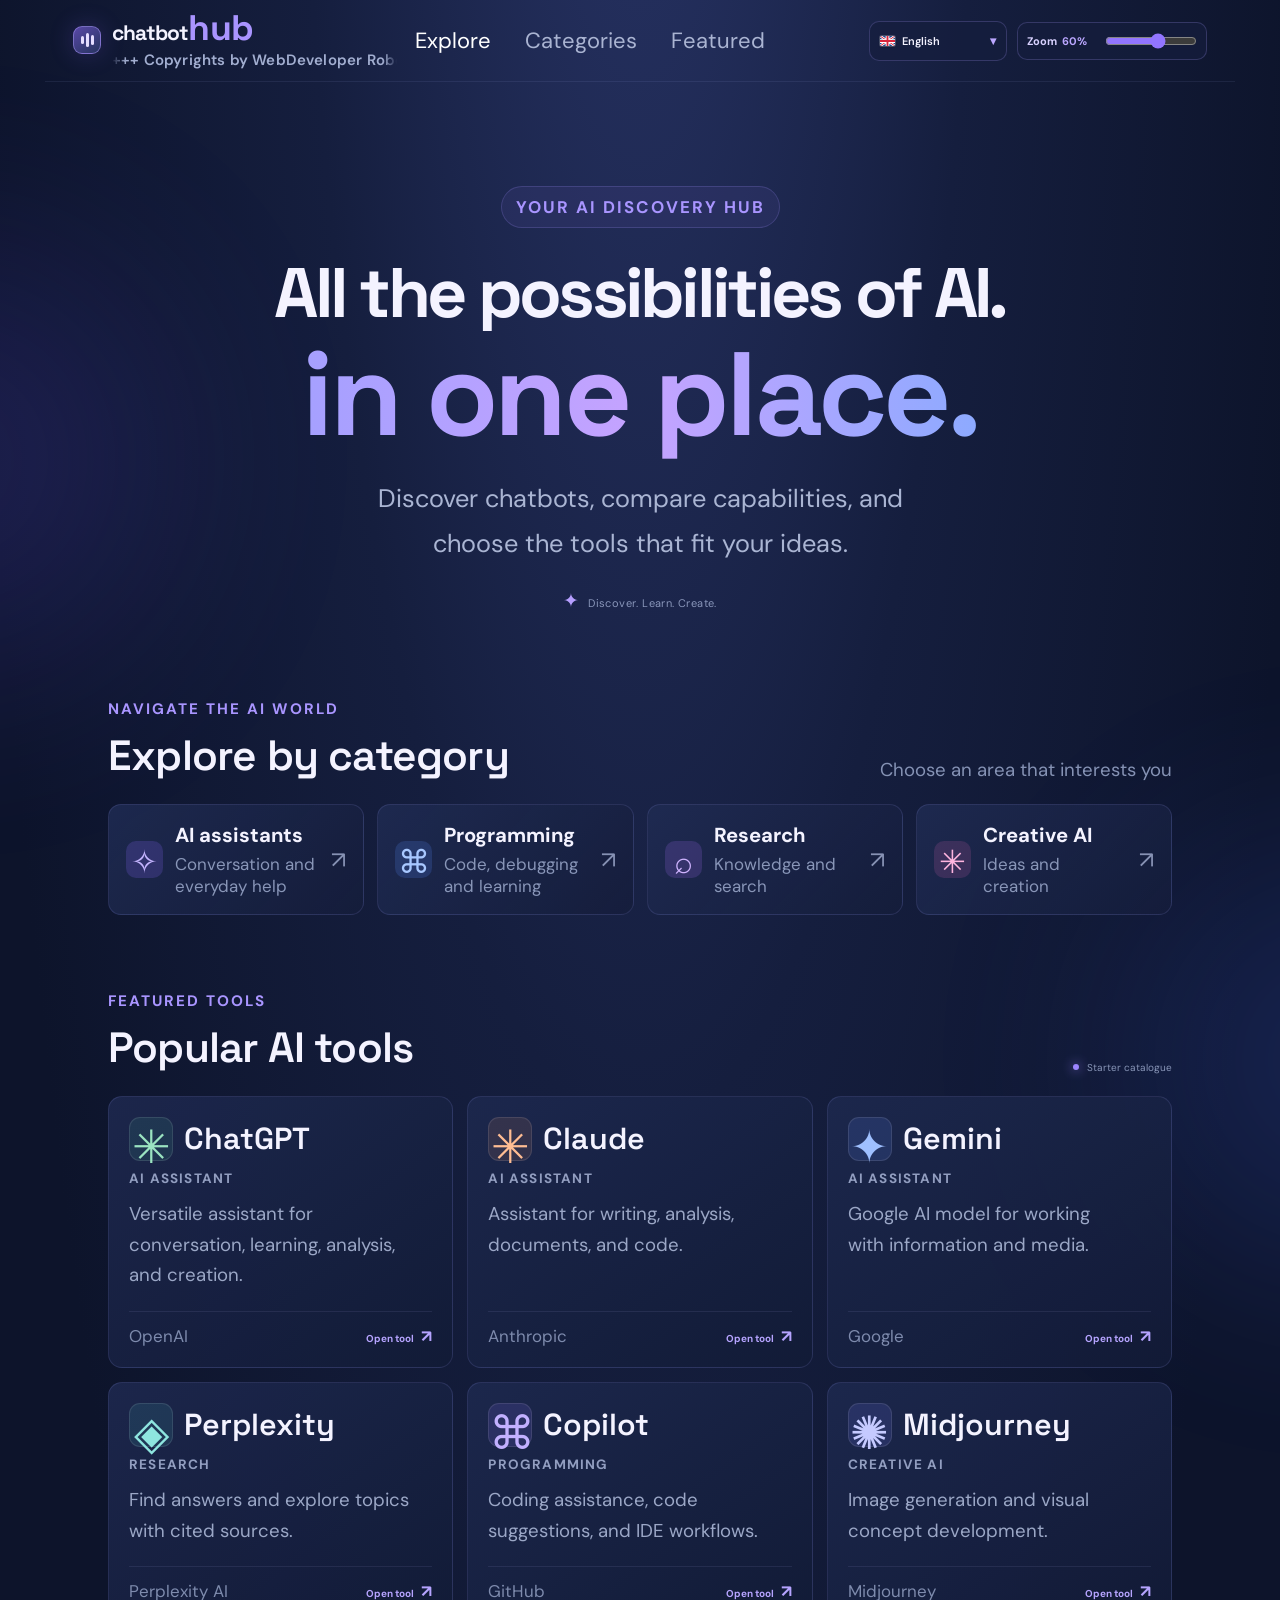
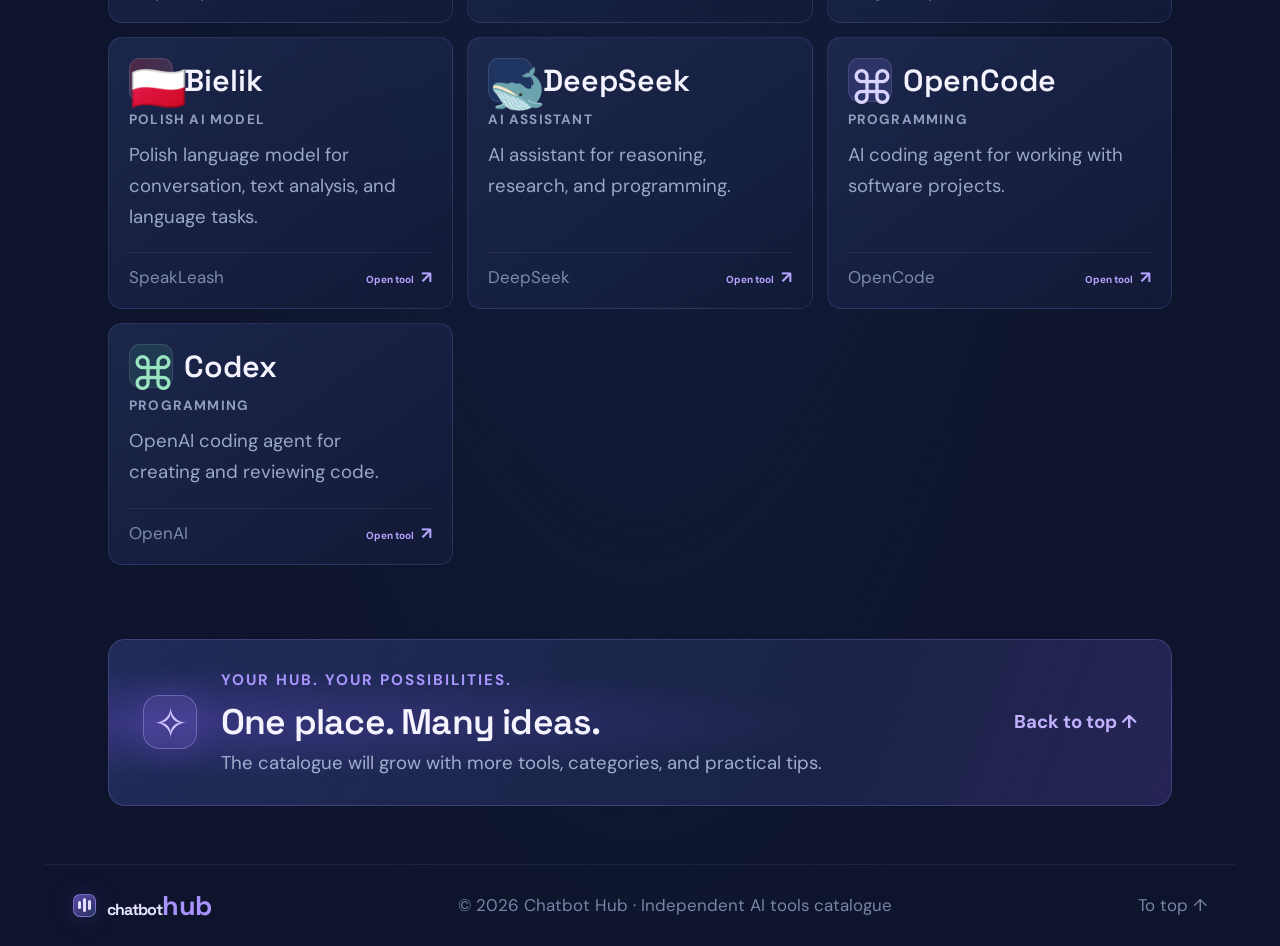
==== commit 74ba67fe: "fixed files + add new functions fixed files hmtl and css and add some new functions" ====
--- a/index.html
+++ b/index.html
@@ -1,5 +1,5 @@
 <!doctype html>
-<html lang="pl">
+<html lang="en">
 <head>
   <meta charset="utf-8">
   <meta name="viewport" content="width=device-width, initial-scale=1">
@@ -16,9 +16,13 @@
   <div class="ambient ambient-two"></div>
 
   <header class="topbar">
-    <a class="brand" href="#" aria-label="Chatbot Hub — strona główna">
+    <a class="brand" href="#" aria-label="+++   Copyrights by WebDeveloper Robert Kroll, 2026 - contact info: E/mail: robert.krol82@interia.pl">
       <span class="brand-mark"><span></span><span></span><span></span></span>
-      <span>chatbot<span class="brand-light">hub</span></span>
+      <span class="brand-copy">
+        <span class="brand-name">chatbot<span class="brand-light">hub</span></span>
+        <span class="brand-copyright-flow" aria-label="+++ Copyrights by WebDeveloper Robert Kroll, 2026 - contact info: robert.krol82@interia.pl"><span class="brand-copyright-track"><span class="brand-copyright-segment">+++   Copyrights by WebDeveloper Robert Kroll, 2026 - contact info: E/mail: robert.krol82@interia.pl&nbsp;&nbsp;&nbsp;</span><span class="brand-copyright-segment" aria-hidden="true">+++   Copyrights by WebDeveloper Robert Kroll, 2026 - contact info: E/mail: robert.krol82@interia.pl&nbsp;&nbsp;&nbsp;</span></span></span>
+        </span>
+      </span>
     </a>
     <nav class="nav-links" aria-label="Główna nawigacja">
       <a class="active" href="#odkrywaj" data-i18n="navExplore">Explore</a>
@@ -28,14 +32,7 @@
     <div class="top-controls">
       <div class="language-control" id="language-control">
         <label class="sr-only" id="language-label">Language</label>
-        <select id="language-select" aria-label="Language" tabindex="-1">
-          <option value="en">English</option>
-          <option value="pl">Polski</option>
-          <option value="es">Español</option>
-          <option value="fr">Français</option>
-          <option value="de">Deutsch</option>
-          <option value="it">Italiano</option>
-        </select>
+        <select id="language-select" aria-label="Language" tabindex="-1"></select>
         <button class="language-trigger" id="language-trigger" type="button"
                 aria-haspopup="listbox" aria-expanded="false" aria-labelledby="language-label language-current">
           <span class="flag flag-gb" aria-hidden="true">
@@ -54,11 +51,10 @@
         </div>
       </div>
       <label class="zoom-control" for="zoom-slider">
-        <span class="zoom-label">Zoom <output id="zoom-value">50%</output></span>
-        <input id="zoom-slider" type="range" min="1" max="100" value="50" step="1" aria-label="Zoom 1–100%">
+        <span class="zoom-label">Zoom <output id="zoom-value">60%</output></span>
+        <input id="zoom-slider" type="range" min="1" max="100" value="60" step="1" aria-label="Zoom 1–100%">
       </label>
     </div>
-    <a class="top-cta" href="#odkrywaj" data-i18n="cta">Explore tools <span>↗</span></a>
   </header>
 
   <main>
@@ -66,11 +62,6 @@
       <div class="eyebrow"><span class="pulse"></span> YOUR AI DISCOVERY HUB</div>
       <h1>All the possibilities of AI.<br><span>in one place.</span></h1>
       <p class="hero-copy">Discover chatbots, compare capabilities, and choose the tools that fit your ideas.</p>
-      <div class="search-wrap">
-        <span class="search-icon">⌕</span>
-        <input id="search" type="search" placeholder="Search chatbots or categories..." aria-label="Search chatbots or categories" data-i18n-placeholder="searchPlaceholder">
-        <kbd>⌘ K</kbd>
-      </div>
       <div class="hero-meta"><span>✦</span> Discover. Learn. Create.</div>
     </section>
 
@@ -138,7 +129,6 @@
           <div class="tool-bottom"><span class="tool-note">OpenAI</span><a href="https://openai.com/codex/" target="_blank" rel="noopener noreferrer" data-i18n="openTool">Open tool <b>↗</b></a></div>
         </article>
       </div>
-      <p class="empty-state" id="empty-state" hidden>No tools found. Try another search.</p>
     </section>
 
     <section class="feature-banner" id="polecane">
@@ -151,16 +141,13 @@
   <footer><a class="brand footer-brand" href="#"><span class="brand-mark"><span></span><span></span><span></span></span><span>chatbot<span class="brand-light">hub</span></span></a><span>© 2026 Chatbot Hub · Independent AI tools catalogue</span><a href="#odkrywaj">To top ↑</a></footer>
 
   <script>
-    const search = document.querySelector('#search');
-    const cards = [...document.querySelectorAll('.tool-card')];
-    const empty = document.querySelector('#empty-state');
     const languageSelect = document.querySelector('#language-select');
     const zoomSlider = document.querySelector('#zoom-slider');
     const zoomValue = document.querySelector('#zoom-value');
 
     const translations = {
       en: {
-        nav:['Explore','Categories','Featured'], cta:'Explore tools',
+        nav:['Explore','Categories','Featured'],
         eyebrow:'YOUR AI DISCOVERY HUB', h1a:'All the possibilities of AI.', h1b:'in one place.',
         hero:'Discover chatbots, compare capabilities, and choose the tools that fit your ideas.',
         search:'Search chatbots or categories...', meta:'Discover. Learn. Create.',
@@ -173,7 +160,7 @@
         back:'Back to top ↑', footer:'© 2026 Chatbot Hub · Independent AI tools catalogue'
       },
       pl: {
-        nav:['Odkrywaj','Kategorie','Polecane'], cta:'Poznaj narzędzia',
+        nav:['Odkrywaj','Kategorie','Polecane'],
         eyebrow:'TWOJE CENTRUM SZTUCZNEJ INTELIGENCJI', h1a:'Wszystkie możliwości AI.', h1b:'w jednym miejscu.',
         hero:'Odkrywaj chatboty, porównuj możliwości i wybieraj narzędzia, które najlepiej pasują do Twoich pomysłów.',
         search:'Wyszukaj chatbot lub kategorię...', meta:'Odkrywaj. Ucz się. Twórz.',
@@ -186,7 +173,7 @@
         back:'Wróć na górę ↑', footer:'© 2026 Chatbot Hub · Niezależny katalog narzędzi AI'
       },
       es: {
-        nav:['Explorar','Categorías','Destacados'], cta:'Ver herramientas',
+        nav:['Explorar','Categorías','Destacados'],
         eyebrow:'TU CENTRO DE DESCUBRIMIENTO DE IA', h1a:'Todas las posibilidades de la IA.', h1b:'en un solo lugar.',
         hero:'Descubre chatbots, compara sus capacidades y elige las herramientas adecuadas para tus ideas.',
         search:'Buscar chatbots o categorías...', meta:'Descubre. Aprende. Crea.',
@@ -199,7 +186,7 @@
         back:'Volver arriba ↑', footer:'© 2026 Chatbot Hub · Catálogo independiente de herramientas de IA'
       },
       fr: {
-        nav:['Découvrir','Catégories','À la une'], cta:'Voir les outils',
+        nav:['Découvrir','Catégories','À la une'],
         eyebrow:'VOTRE CENTRE DE DÉCOUVERTE DE L’IA', h1a:'Toutes les possibilités de l’IA.', h1b:'au même endroit.',
         hero:'Découvrez des chatbots, comparez leurs capacités et choisissez les outils adaptés à vos idées.',
         search:'Rechercher des chatbots ou catégories...', meta:'Découvrez. Apprenez. Créez.',
@@ -212,7 +199,7 @@
         back:'Retour en haut ↑', footer:'© 2026 Chatbot Hub · Catalogue indépendant d’outils IA'
       },
       de: {
-        nav:['Entdecken','Kategorien','Empfohlen'], cta:'Tools entdecken',
+        nav:['Entdecken','Kategorien','Empfohlen'],
         eyebrow:'DEIN ZENTRUM FÜR KI-ENTDECKUNGEN', h1a:'Alle Möglichkeiten der KI.', h1b:'an einem Ort.',
         hero:'Entdecke Chatbots, vergleiche ihre Fähigkeiten und wähle passende Tools für deine Ideen.',
         search:'Chatbots oder Kategorien suchen...', meta:'Entdecken. Lernen. Erstellen.',
@@ -225,7 +212,7 @@
         back:'Nach oben ↑', footer:'© 2026 Chatbot Hub · Unabhängiger Katalog für KI-Tools'
       },
       it: {
-        nav:['Esplora','Categorie','In evidenza'], cta:'Scopri gli strumenti',
+        nav:['Esplora','Categorie','In evidenza'],
         eyebrow:'IL TUO HUB PER SCOPRIRE L’INTELLIGENZA ARTIFICIALE', h1a:'Tutte le possibilità dell’IA.', h1b:'in un unico posto.',
         hero:'Scopri i chatbot, confronta le funzionalità e scegli gli strumenti più adatti alle tue idee.',
         search:'Cerca chatbot o categorie...', meta:'Scopri. Impara. Crea.',
@@ -314,6 +301,16 @@
       ]
     };
 
+
+    const toolTypes = {
+      en: ['AI ASSISTANT','AI ASSISTANT','AI ASSISTANT','RESEARCH','PROGRAMMING','CREATIVE AI','POLISH AI MODEL','AI ASSISTANT','PROGRAMMING','PROGRAMMING'],
+      pl: ['ASYSTENT AI','ASYSTENT AI','ASYSTENT AI','RESEARCH','PROGRAMOWANIE','KREATYWNE AI','POLSKI MODEL AI','ASYSTENT AI','PROGRAMOWANIE','PROGRAMOWANIE'],
+      es: ['ASISTENTE DE IA','ASISTENTE DE IA','ASISTENTE DE IA','INVESTIGACIÓN','PROGRAMACIÓN','IA CREATIVA','MODELO DE IA POLACO','ASISTENTE DE IA','PROGRAMACIÓN','PROGRAMACIÓN'],
+      fr: ['ASSISTANT IA','ASSISTANT IA','ASSISTANT IA','RECHERCHE','PROGRAMMATION','IA CRÉATIVE','MODÈLE IA POLONAIS','ASSISTANT IA','PROGRAMMATION','PROGRAMMATION'],
+      de: ['KI-ASSISTENT','KI-ASSISTENT','KI-ASSISTENT','RECHERCHE','PROGRAMMIERUNG','KREATIVE KI','POLNISCHES KI-MODELL','KI-ASSISTENT','PROGRAMMIERUNG','PROGRAMMIERUNG'],
+      it: ['ASSISTENTE IA','ASSISTENTE IA','ASSISTENTE IA','RICERCA','PROGRAMMAZIONE','IA CREATIVA','MODELLO IA POLACCO','ASSISTENTE IA','PROGRAMMAZIONE','PROGRAMMAZIONE']
+    };
+
     function setText(selector, value) {
       const element = document.querySelector(selector);
       if (element) element.textContent = value;
@@ -322,14 +319,17 @@
       const t = translations[lang] || translations.en;
       document.documentElement.lang = lang;
       document.querySelectorAll('.nav-links a').forEach((el, i) => el.textContent = t.nav[i]);
-      setText('.top-cta', t.cta + ' ↗');
       setText('.eyebrow', t.eyebrow);
       const h1 = document.querySelector('h1');
       h1.innerHTML = `${t.h1a}<br><span>${t.h1b}</span>`;
       setText('.hero-copy', t.hero);
-      search.placeholder = t.search;
-      search.setAttribute('aria-label', t.search);
-      setText('.hero-meta', t.meta);
+      const heroMeta = document.querySelector('.hero-meta');
+      if (heroMeta) {
+        const metaIcon = heroMeta.querySelector('span');
+        heroMeta.textContent = '';
+        if (metaIcon) heroMeta.appendChild(metaIcon);
+        heroMeta.append(document.createTextNode(` ${t.meta}`));
+      }
       setText('#kategorie .section-kicker', t.kicker1);
       setText('#kategorie h2', t.categoryTitle);
       setText('#kategorie .subtle', t.categorySub);
@@ -340,9 +340,18 @@
       document.querySelectorAll('.tool-card p').forEach((el, i) => {
         el.textContent = (toolDescriptions[lang] || toolDescriptions.en)[i];
       });
+      document.querySelectorAll('.tool-card .tool-type').forEach((el, i) => {
+        el.textContent = (toolTypes[lang] || toolTypes.en)[i];
+      });
       setText('#narzedzia .section-kicker', t.toolsKicker);
       setText('#narzedzia h2', t.toolsTitle);
-      setText('.live-label', t.live);
+      const liveLabel = document.querySelector('.live-label');
+      if (liveLabel) {
+        const liveDot = liveLabel.querySelector('span');
+        liveLabel.textContent = '';
+        if (liveDot) liveLabel.appendChild(liveDot);
+        liveLabel.append(document.createTextNode(` ${t.live}`));
+      }
       document.querySelectorAll('.tool-bottom a').forEach(a => {
         const b = a.querySelector('b');
         a.textContent = t.open + ' ';
@@ -368,26 +377,7 @@
         });
       }
     }
-
-    function filterTools(term) {
-      const q = term.trim().toLocaleLowerCase();
-      let visible = 0;
-      cards.forEach(card => {
-        const match = (card.innerText + ' ' + card.dataset.tags).toLocaleLowerCase().includes(q);
-        card.hidden = !match;
-        if (match) visible++;
-      });
-      empty.hidden = visible !== 0;
-    }
-    search.addEventListener('input', event => filterTools(event.target.value));
-    document.querySelectorAll('.category-card').forEach(link => {
-      link.addEventListener('click', () => {
-        const category = link.dataset.category;
-        search.value = category;
-        filterTools(category);
-      });
-    });
-    const languageTrigger = document.querySelector('#language-trigger');
+        const languageTrigger = document.querySelector('#language-trigger');
     const languageMenu = document.querySelector('#language-menu');
 
     function closeLanguageMenu() {
@@ -414,17 +404,51 @@
       if (event.key === 'Escape') closeLanguageMenu();
     });
 
-    // Zoom: 1% = 8px, 100% = 40px. Apply font changes only after release.
-    const fontElements = [...document.querySelectorAll('body *')].filter(el =>
-      el.children.length === 0 && el.textContent.trim() && !el.closest('.zoom-control, .language-control')
-    );
-    const baseFontSizes = new Map(fontElements.map(el => [el, parseFloat(getComputedStyle(el).fontSize) || 16]));
+    // Zoom: 70% = 8px, 100% = 40px. Apply font changes only after release.
     function applyZoom(percent) {
       const targetSize = 8 + ((Number(percent) - 1) / 99) * 32;
       const factor = targetSize / 16;
-      baseFontSizes.forEach((baseSize, element) => {
-        if (element.isConnected) element.style.fontSize = `${(baseSize * factor).toFixed(2)}px`;
-      });
+
+      // Collect text elements each time: language changes can create new nodes
+      // (for example, the highlighted second line in the main heading).
+      // Save each element's original CSS size once, so repeated zoom changes
+      // never compound the previous scaling.
+      const fontElements = [...document.querySelectorAll('body *')].filter(el =>
+        el.children.length === 0 &&
+        el.textContent.trim() &&
+        !el.closest('.zoom-control, .language-control')
+      );
+
+      fontElements.forEach(element => {
+        if (!element.dataset.baseZoomFontSize) {
+          const originalSize = parseFloat(getComputedStyle(element).fontSize) || 16;
+          element.dataset.baseZoomFontSize = String(originalSize);
+        }
+        const baseSize = Number(element.dataset.baseZoomFontSize) || 16;
+        element.style.fontSize = `${(baseSize * factor).toFixed(2)}px`;
+      });
+
+      // The ticker is a special case: its wrapper previously had a fixed
+      // 16px height, which clipped the enlarged text and made it look unscaled.
+      const ticker = document.querySelector('.topbar .brand-copyright-flow');
+      const tickerSegments = document.querySelectorAll('.topbar .brand-copyright-segment');
+      if (ticker) {
+        if (!ticker.dataset.baseZoomFontSize) {
+          ticker.dataset.baseZoomFontSize = String(parseFloat(getComputedStyle(ticker).fontSize) || 9.5);
+        }
+        // Calibrate ticker independently: at the default 70% setting it must
+        // render at 18px (not remain at its 9.5px CSS base size).
+        const tickerFontSize = 17.5 * (Number(percent) / 70);
+        const tickerLineHeight = Math.ceil(tickerFontSize * 1.55);
+        ticker.style.fontSize = `${tickerFontSize.toFixed(2)}px`;
+        ticker.style.lineHeight = `${tickerLineHeight}px`;
+        ticker.style.height = `${tickerLineHeight}px`;
+        tickerSegments.forEach(segment => {
+          segment.style.fontSize = `${tickerFontSize.toFixed(2)}px`;
+          segment.style.lineHeight = `${tickerLineHeight}px`;
+        });
+      }
+
       zoomValue.textContent = `${percent}%`;
       try { localStorage.setItem('chatbotHubZoom', String(percent)); } catch (_) {}
     }
@@ -433,19 +457,32 @@
     });
     zoomSlider.addEventListener('change', event => applyZoom(event.target.value));
 
-    // Start in English on every fresh page load.
+    // Start in English. Apply zoom after the page styles and web fonts are ready,
+    // so the initial sizing matches a manual change of the Zoom slider.
     applyLanguage('en');
-    let savedZoom = 50;
-    try { savedZoom = Number(localStorage.getItem('chatbotHubZoom')) || 50; } catch (_) {}
-    zoomSlider.value = String(Math.min(100, Math.max(1, savedZoom)));
-    applyZoom(zoomSlider.value);
-
-    document.addEventListener('keydown', event => {
-      if ((event.metaKey || event.ctrlKey) && event.key.toLowerCase() === 'k') {
-        event.preventDefault(); search.focus();
-      }
-      if (event.key === 'Escape') { search.value = ''; filterTools(''); search.blur(); }
-    });
-  </script>
+    zoomSlider.value = '60';
+    zoomValue.textContent = '60%';
+
+    const applyInitialZoom = () => {
+      zoomSlider.value = '60';
+      applyZoom(60);
+    };
+
+    if (document.readyState === 'complete') {
+      if (document.fonts && document.fonts.ready) {
+        document.fonts.ready.then(applyInitialZoom);
+      } else {
+        requestAnimationFrame(applyInitialZoom);
+      }
+    } else {
+      window.addEventListener('load', () => {
+        if (document.fonts && document.fonts.ready) {
+          document.fonts.ready.then(applyInitialZoom);
+        } else {
+          requestAnimationFrame(applyInitialZoom);
+        }
+      }, { once: true });
+    }
+      </script>
 </body>
 </html>
--- a/styles.css
+++ b/styles.css
@@ -30,10 +30,7 @@
 .brand-mark span { width: 3px; border-radius: 5px; background: #e5ddff; }
 .brand-mark span:nth-child(1) { height: 8px; }.brand-mark span:nth-child(2) { height: 14px; }.brand-mark span:nth-child(3) { height: 10px; }
 .nav-links { display: flex; gap: 34px; color: #aab4d2; font-size: 13px; }
-.nav-links a { transition: color .2s; }.nav-links a:hover,.nav-links .active { color: #fff; }
-.top-cta { padding: 11px 16px; border: 1px solid rgba(169,151,255,.32); border-radius: 10px; background: rgba(105,83,193,.13); font-size: 12px; font-weight: 700; }
-.top-cta span { color: #b8a5ff; margin-left: 8px; }
-main { max-width: 1120px; padding: 0 28px; margin: auto; }
+.nav-links a { transition: color .2s; }.nav-links a:hover,.nav-links .active { color: #fff; }main { max-width: 1120px; padding: 0 28px; margin: auto; }
 .hero { text-align: center; padding: 104px 0 86px; }
 .eyebrow,.section-kicker { color: #a995ff; font-size: 10px; font-weight: 700; letter-spacing: 2px; }
 .eyebrow { display: inline-flex; align-items: center; gap: 9px; padding: 9px 14px; border: 1px solid rgba(167,147,255,.2); border-radius: 30px; background: rgba(111,91,190,.12); }
@@ -42,11 +39,6 @@
 h1 { margin: 27px 0 17px; font: 700 clamp(42px, 6.5vw, 70px)/1.08 'Space Grotesk', sans-serif; letter-spacing: -3.7px; }
 h1 span { color: #a995ff; background: linear-gradient(90deg,#a5a0ff,#c5a3ff,#8daaff); -webkit-background-clip: text; background-clip: text; -webkit-text-fill-color: transparent; }
 .hero-copy { max-width: 570px; margin: 0 auto; color: #aab5d3; font-size: 15px; line-height: 1.8; }
-.search-wrap { max-width: 570px; height: 58px; margin: 34px auto 0; padding: 0 16px; display: flex; align-items: center; gap: 12px; border: 1px solid rgba(169,157,255,.27); border-radius: 13px; background: rgba(21,30,61,.85); box-shadow: 0 14px 50px rgba(4,8,25,.25), inset 0 1px rgba(255,255,255,.04); }
-.search-icon { color: #b8a6ff; font-size: 29px; transform: rotate(-20deg); }
-.search-wrap input { min-width: 0; flex: 1; border: 0; outline: 0; color: white; background: transparent; font: 13px 'DM Sans',sans-serif; }
-.search-wrap input::placeholder { color: #7784a9; }
-kbd { padding: 5px 7px; border: 1px solid rgba(177,180,226,.2); border-radius: 5px; color: #8995b7; font-size: 10px; }
 .hero-meta { margin-top: 22px; color: #8996ba; font-size: 11px; letter-spacing: .4px; }.hero-meta span { color: #b69fff; margin-right: 5px; }
 .section { margin: 0 0 76px; }
 .section-heading { display: flex; justify-content: space-between; align-items: end; margin-bottom: 22px; }
@@ -79,11 +71,9 @@
   .feature-banner { align-items: flex-start; flex-wrap: wrap; padding: 24px; }.feature-link { margin-left: 78px; }
   footer { padding: 20px; flex-wrap: wrap; gap: 13px; }
 }
-@media (max-width: 480px) {
-  .top-cta { padding: 9px 10px; font-size: 10px; }.brand { font-size: 18px; }
+@media (max-width: 480px) {.brand { font-size: 18px; }
   .hero { padding-top: 68px; }.eyebrow { font-size: 8px; letter-spacing: 1.2px; } h1 { font-size: 43px; }
-  .hero-copy { font-size: 13px; }.search-wrap { height: 54px; }.search-wrap kbd { display: none; }
-  .category-grid,.tools-grid { grid-template-columns: 1fr; }.category-card { min-height: 78px; }
+  .hero-copy { font-size: 13px; }.search-wrap .category-grid,.tools-grid { grid-template-columns: 1fr; }.category-card { min-height: 78px; }
   .subtle { line-height: 1.5; }.live-label { margin-top: 3px; }
   .feature-banner { gap: 15px; }.feature-banner > div:nth-child(2) { flex: 1; min-width: 190px; }.feature-link { margin-left: 69px; }
   footer > span { order: 3; width: 100%; }
@@ -193,3 +183,144 @@
 .language-trigger {
   gap: 7px;
 }
+
+
+/* Copyright line directly below the Chatbot Hub wordmark */
+.brand-copy {
+  display: flex;
+  flex-direction: column;
+  align-items: flex-start;
+  justify-content: center;
+  gap: 2px;
+  min-width: 0;
+}
+.brand-name {
+  display: block;
+  line-height: 1.05;
+}
+.brand-copyright {
+  display: block;
+  color: #8996ba;
+  font: 500 8px/1.25 'DM Sans', sans-serif;
+  letter-spacing: .15px;
+  white-space: nowrap;
+}
+@media (max-width: 480px) {
+  .brand-copyright {
+    font-size: 7px;
+    letter-spacing: 0;
+  }
+}
+
+
+/* Final wordmark layout: copyright is one continuous second line under "chatbot hub". */
+.topbar .brand {
+  flex: 0 0 auto;
+  align-items: center;
+}
+.topbar .brand-copy {
+  display: flex;
+  flex-direction: column;
+  align-items: flex-start;
+  justify-content: center;
+  flex: 0 0 auto;
+  min-width: max-content;
+  gap: 2px;
+}
+.topbar .brand-name {
+  display: block;
+  white-space: nowrap;
+  line-height: 1.05;
+}
+.topbar .brand-copyright {
+  display: block;
+  width: max-content;
+  max-width: none;
+  white-space: nowrap;
+  overflow: visible;
+  font-size: 8px;
+  line-height: 1.2;
+}
+@media (max-width: 480px) {
+  .topbar .brand-copyright {
+    font-size: 7px;
+  }
+}
+
+
+/* News-style scrolling copyright ticker under the Chatbot Hub wordmark */
+.topbar .brand-copyright-flow {
+  display: block;
+  position: relative;
+  width: 235px;
+  max-width: 32vw;
+  height: 16px;
+  overflow: hidden;
+  white-space: nowrap;
+  line-height: 16px;
+  color: #a2aed0;
+  font: 600 9.5px/16px 'DM Sans', sans-serif;
+  letter-spacing: .18px;
+  -webkit-mask-image: linear-gradient(90deg, transparent 0, #000 5%, #000 95%, transparent 100%);
+  mask-image: linear-gradient(90deg, transparent 0, #000 5%, #000 95%, transparent 100%);
+}
+.topbar .brand-copyright-track {
+  display: flex;
+  width: max-content;
+  white-space: nowrap;
+  animation: brand-copyright-marquee 18s linear infinite;
+  will-change: transform;
+}
+.topbar .brand-copyright-segment {
+  display: inline-block;
+  flex: 0 0 auto;
+}
+@keyframes brand-copyright-marquee {
+  from { transform: translateX(0); }
+  to { transform: translateX(-50%); }
+}
+.topbar .brand-copy {
+  gap: 1px;
+}
+@media (max-width: 760px) {
+  .topbar .brand-copyright-flow {
+    width: 205px;
+    max-width: 38vw;
+    font-size: 9px;
+  }
+}
+@media (max-width: 480px) {
+  .topbar .brand-copyright-flow {
+    width: 170px;
+    max-width: 40vw;
+    font-size: 8.5px;
+  }
+}
+@media (prefers-reduced-motion: reduce) {
+  .topbar .brand-copyright-track {
+    padding-left: 0;
+    animation: none;
+  }
+}
+
+
+/* Extra room for the expanded copyright and contact ticker */
+.topbar .brand-copyright-flow {
+  width: 285px;
+  max-width: 38vw;
+}
+@media (max-width: 760px) {
+  .topbar .brand-copyright-flow {
+    width: 245px;
+    max-width: 40vw;
+  }
+}
+@media (max-width: 480px) {
+  .topbar .brand-copyright-flow {
+    width: 195px;
+    max-width: 42vw;
+  }
+}
+
+/* Duplicate header CTA intentionally removed; Explore navigation remains. */
+.topbar .top-cta { display: none !important; }
